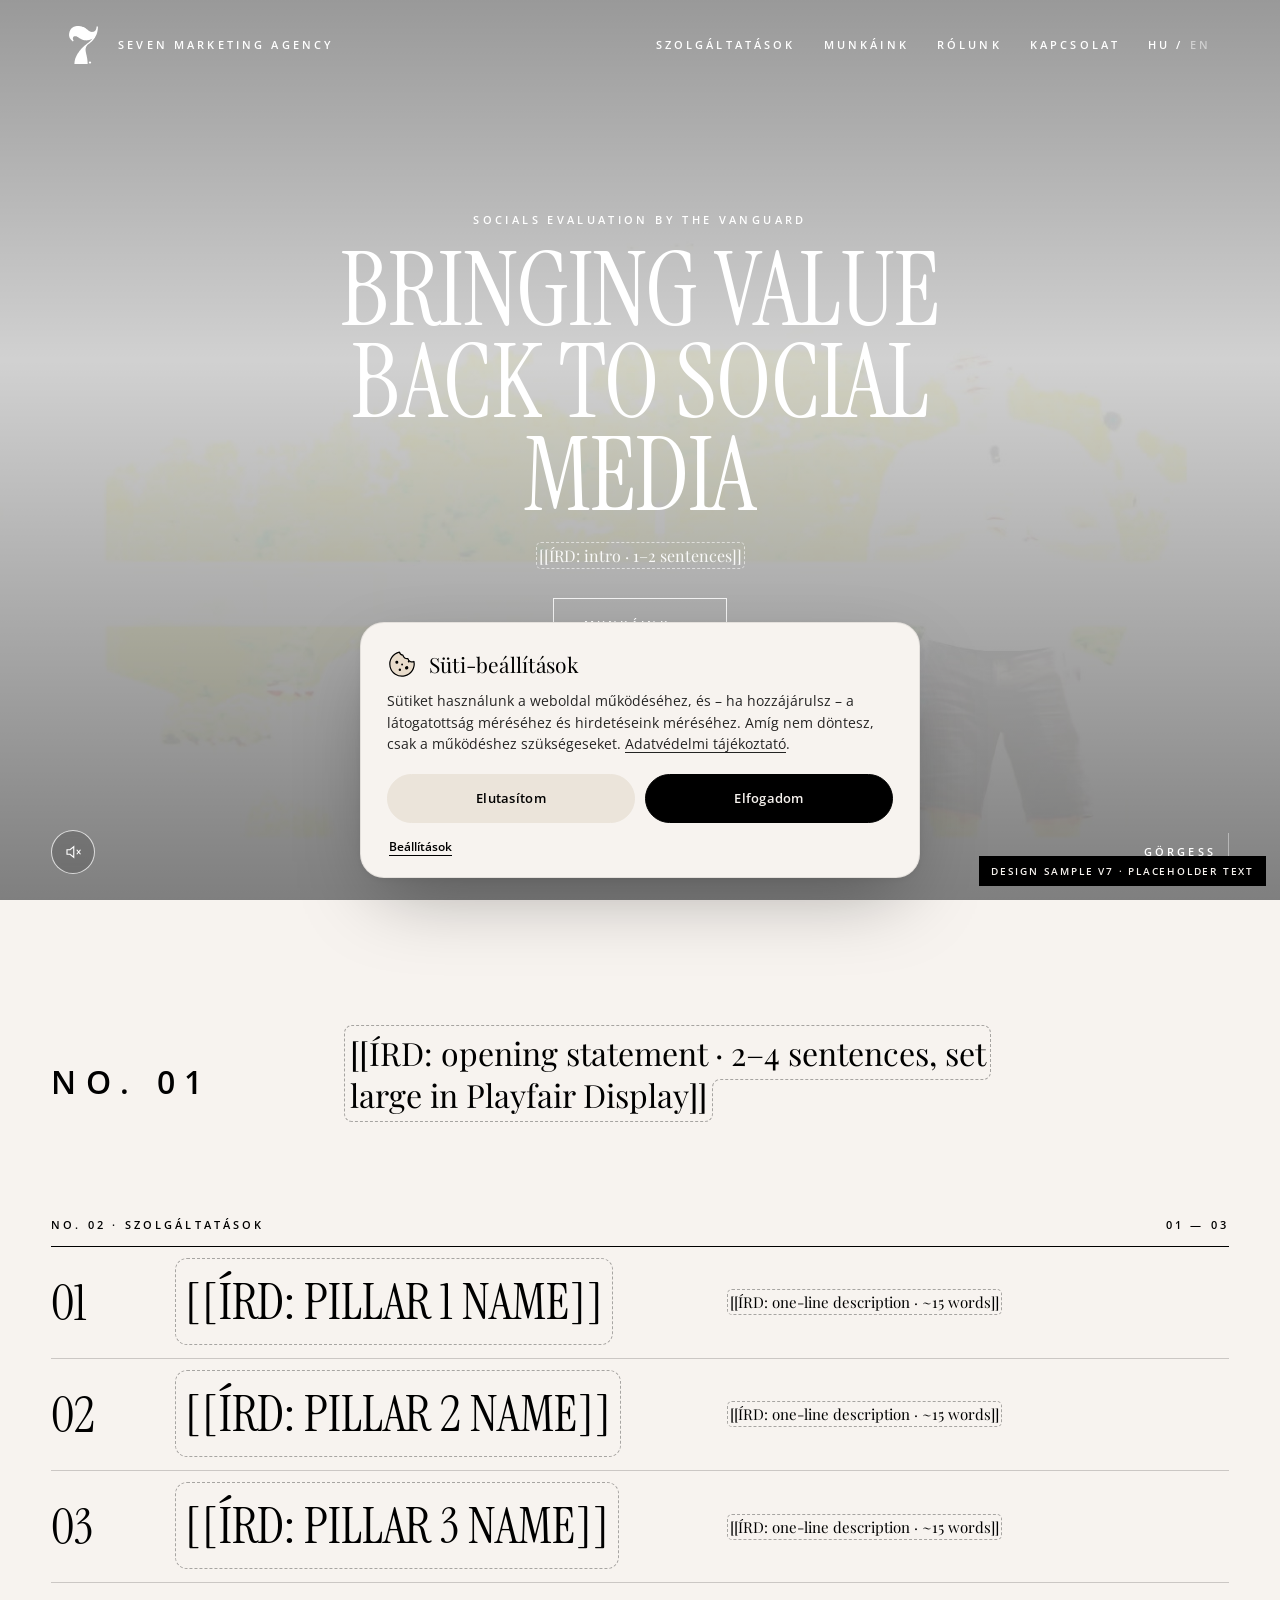
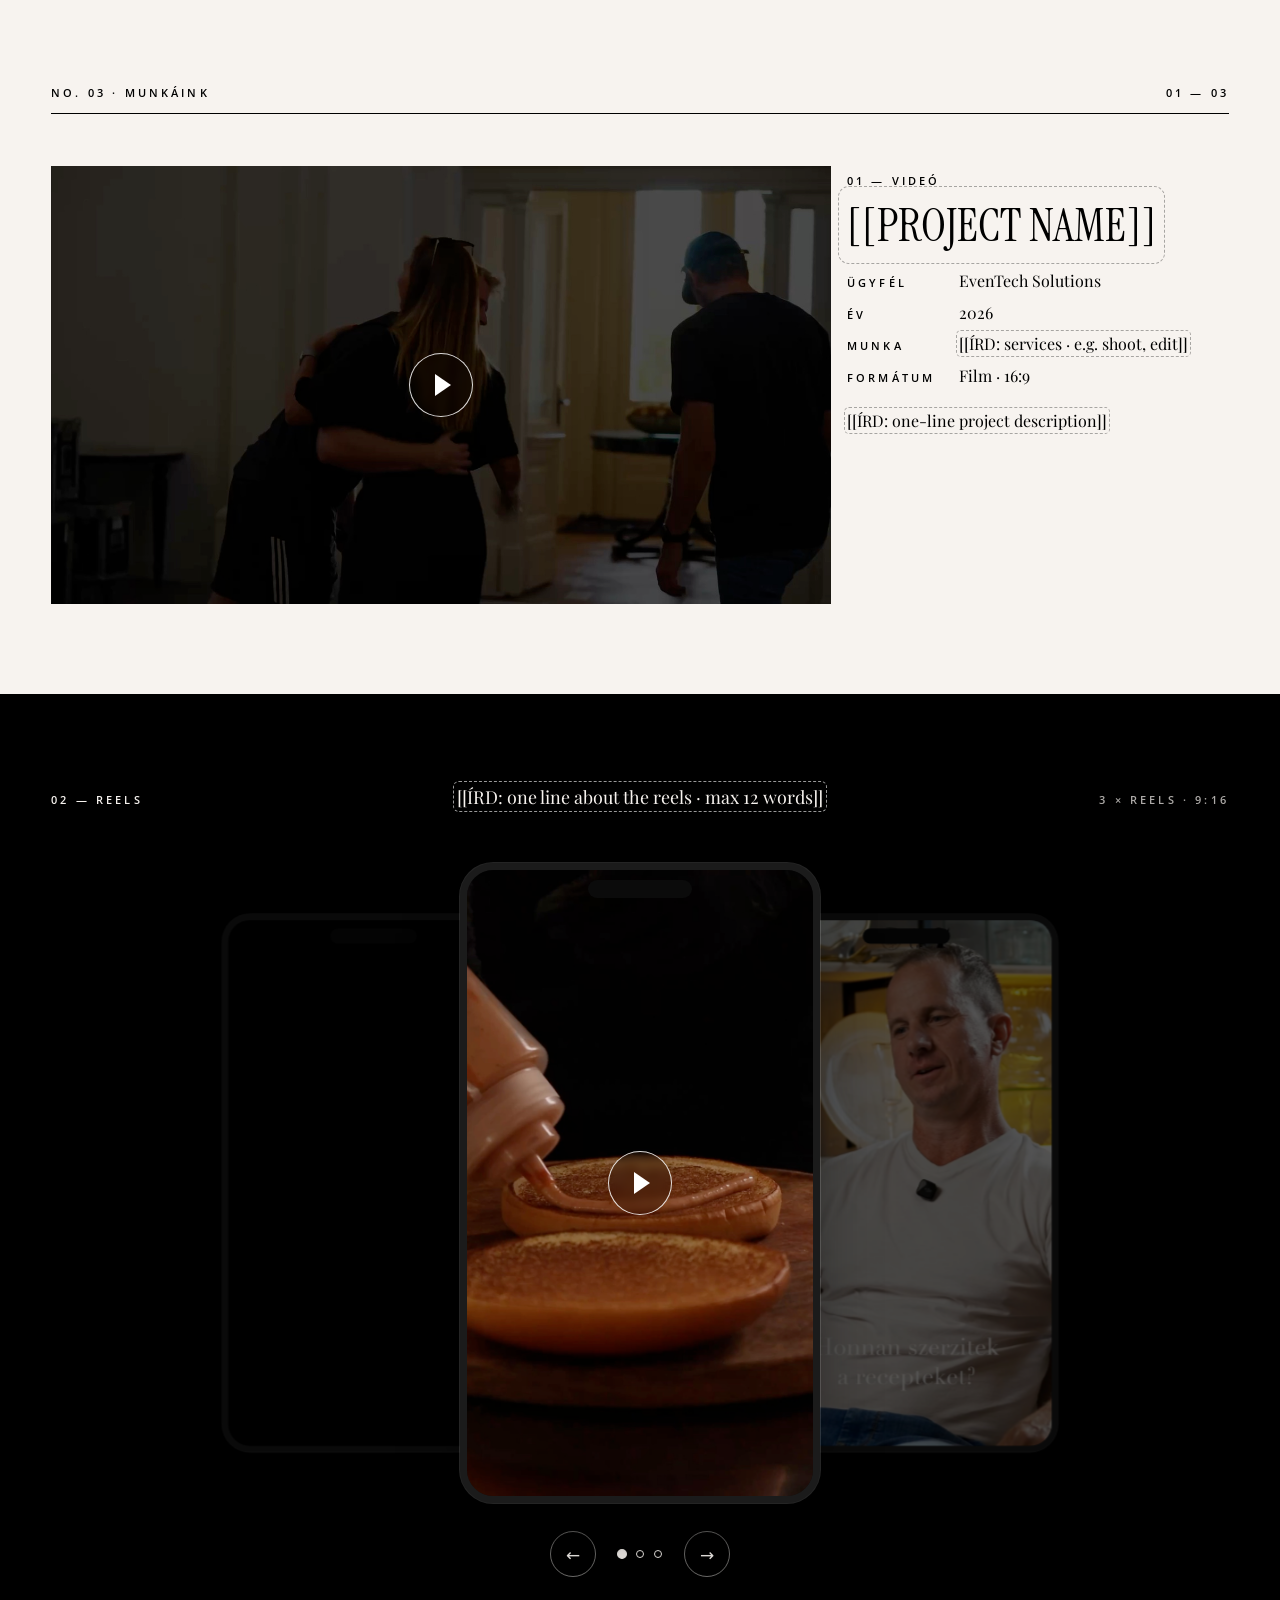
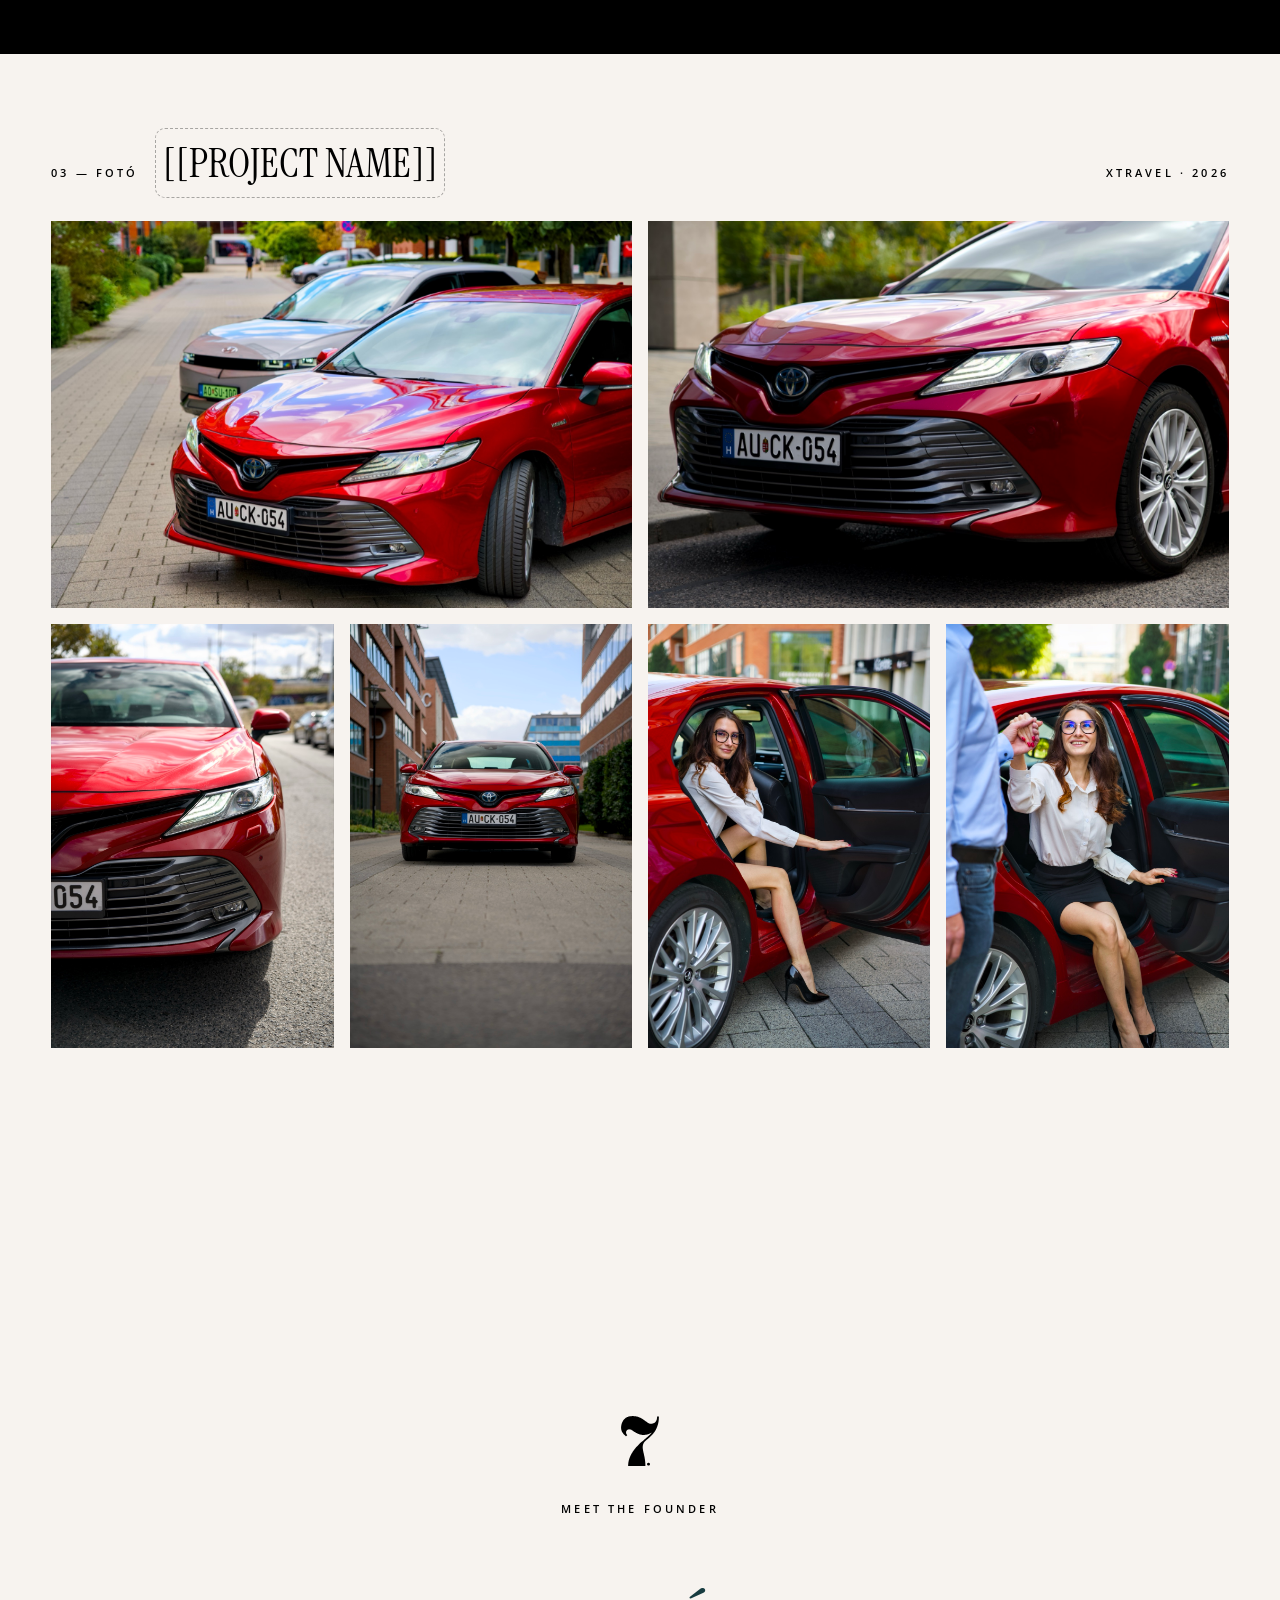
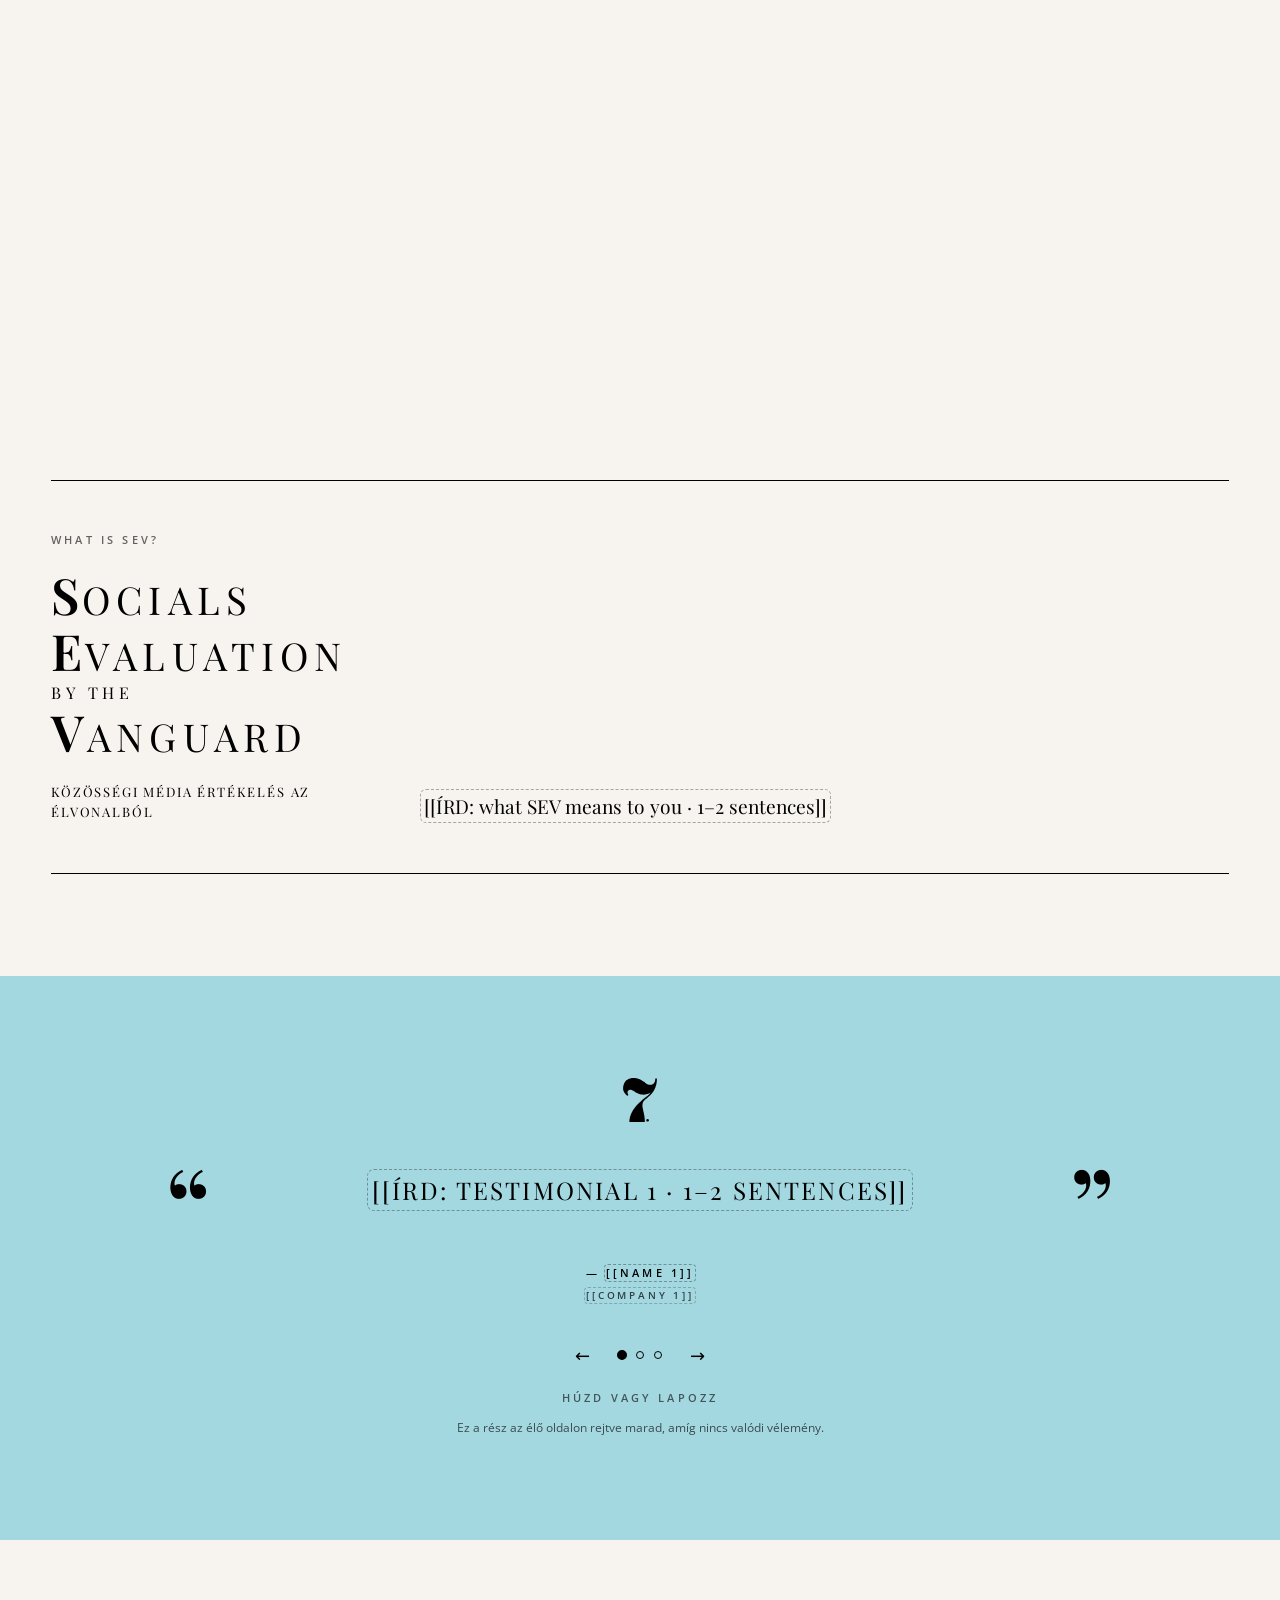
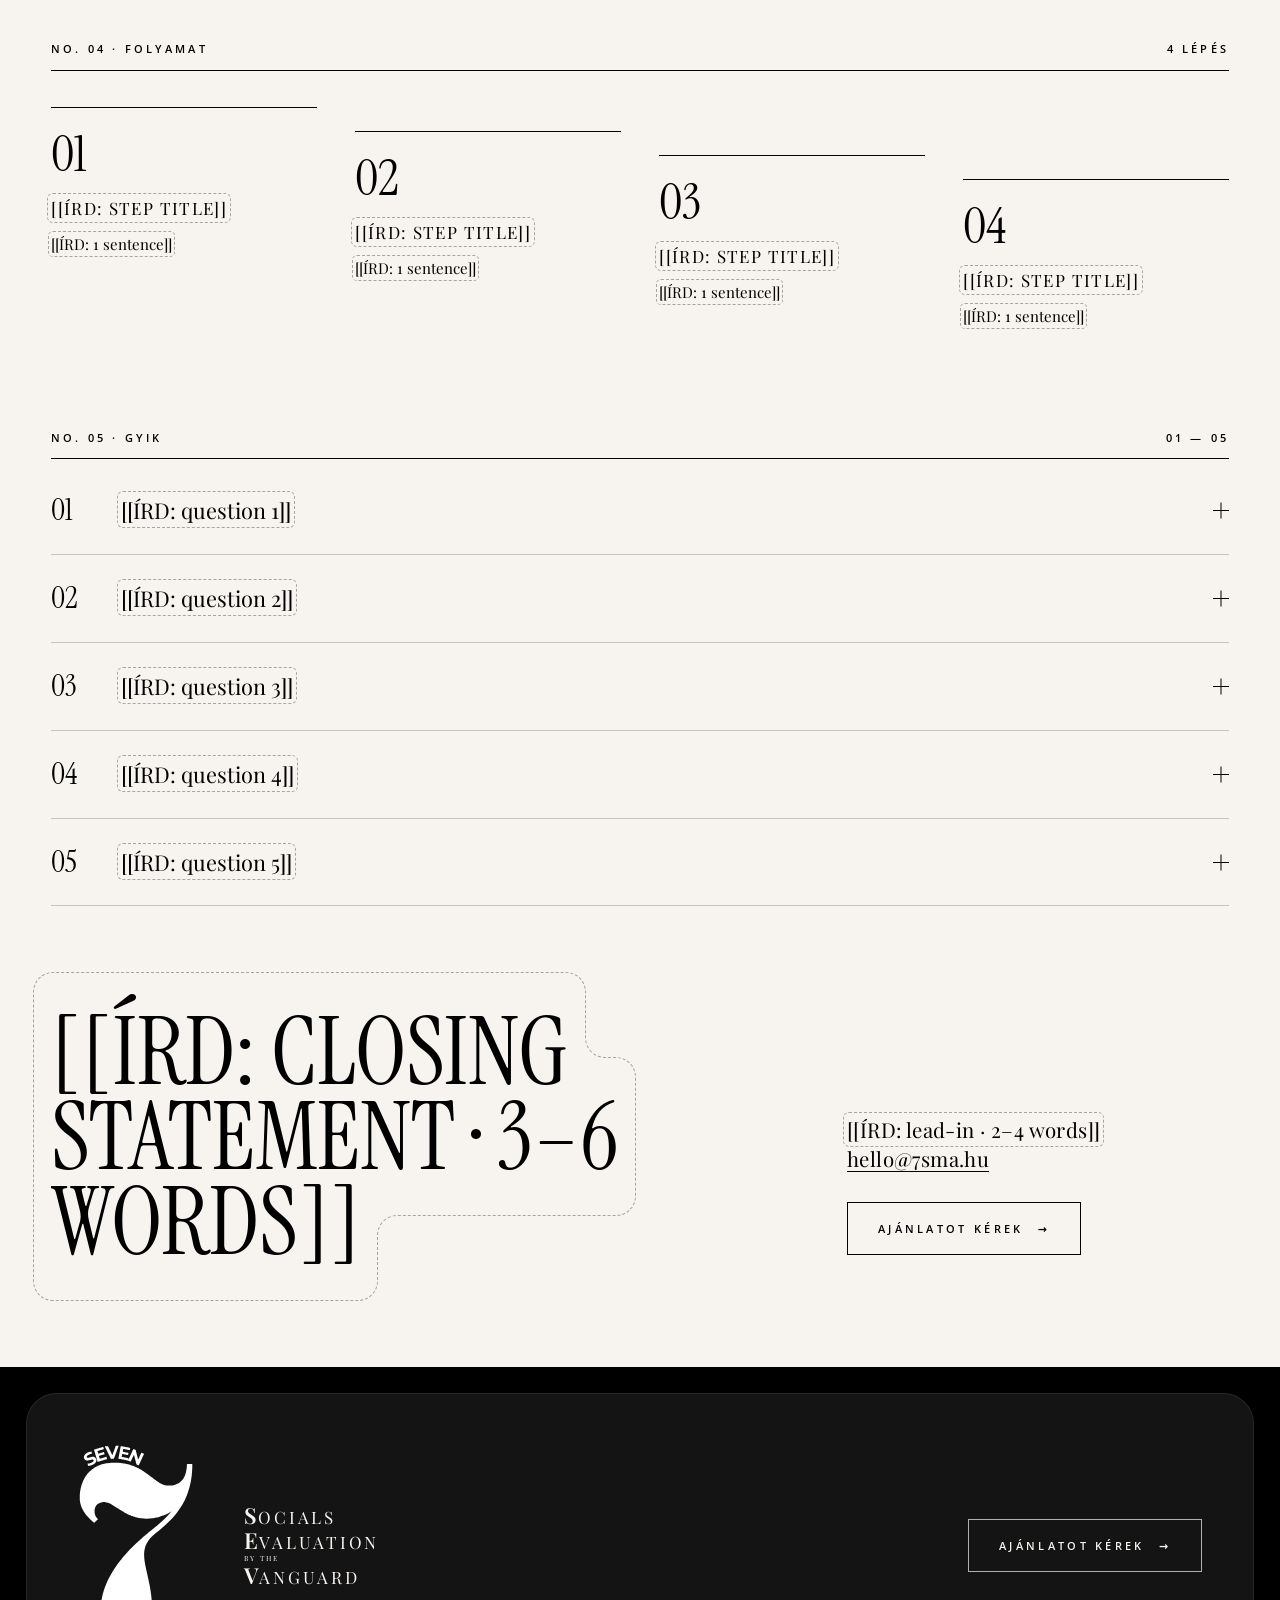
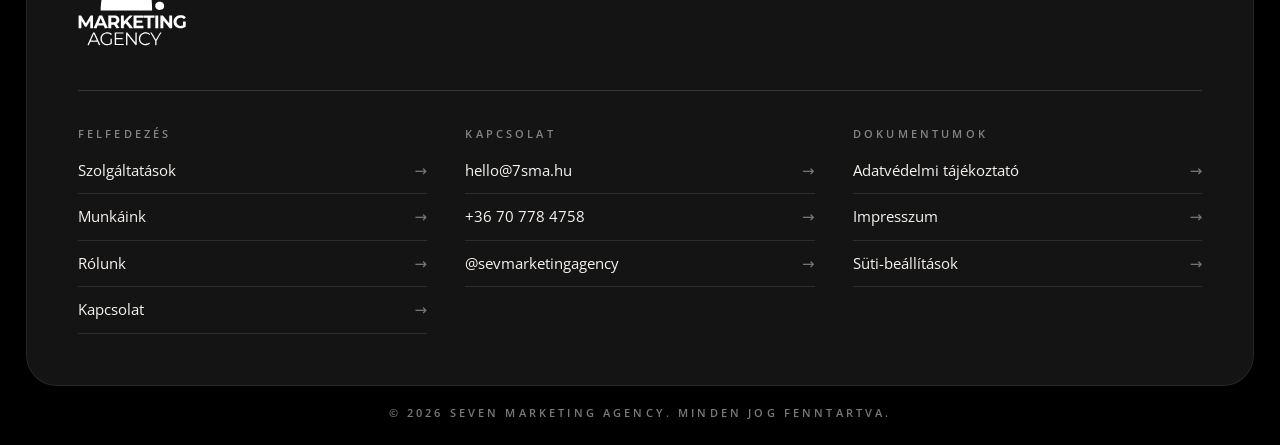
==== index.html @ ccbf9ece "Design sample v7: mobile rework New hero film and supplied headline copy, edge-to-edge hero, reels c" ====
<!doctype html>
<html lang="hu">
<head>
<meta charset="utf-8">
<meta name="viewport" content="width=device-width, initial-scale=1">
<title>Seven Marketing Agency</title>
<meta name="robots" content="noindex">
<link rel="icon" href="logo/seven-monogram.svg">
<!-- Sample only: Google Fonts CDN. Production self-hosts the fonts. -->
<link rel="preconnect" href="https://fonts.googleapis.com">
<link rel="preconnect" href="https://fonts.gstatic.com" crossorigin>
<link href="https://fonts.googleapis.com/css2?family=Instrument+Serif:ital@0;1&family=Open+Sans:wght@400;600&family=Playfair+Display:ital,wght@0,400;0,600;1,400&display=swap" rel="stylesheet">
<link rel="stylesheet" href="assets/site.css?v=7e">
<link rel="alternate" hreflang="hu" href="index.html"><link rel="alternate" hreflang="en" href="en/index.html">
</head>
<body>
<div class="sample-badge" id="badge">Design sample v7 · placeholder text</div>
<div class="cursor" id="cursor" aria-hidden="true"><svg class="play-i" viewBox="0 0 24 24" fill="currentColor"><path d="M7 4.5v15l13-7.5z"/></svg><svg class="pause" viewBox="0 0 24 24" fill="currentColor"><rect x="6" y="4.5" width="4" height="15"/><rect x="14" y="4.5" width="4" height="15"/></svg></div>

<header class="frame" id="frame">
  <a class="brand" href="index.html" aria-label="Seven Marketing Agency – kezdőlap"><img src="logo/seven-monogram.svg" alt=""><span class="label">Seven Marketing Agency</span></a>
  <nav class="label" aria-label="Menü">
    <a class="links" href="#szolg">Szolgáltatások</a>
    <a class="links" href="#munkaink">Munkáink</a>
    <a class="links" href="#rolunk">Rólunk</a>
    <a class="links" href="kapcsolat/index.html">Kapcsolat</a>
    <span class="lang"><b>HU</b><span>/</span><a href="en/index.html" hreflang="en" lang="en">EN</a></span>
    <button class="menu" id="menuBtn" type="button" aria-expanded="false" aria-controls="mnav">Menü<i aria-hidden="true"></i></button>
  </nav>
</header>
<div class="mnav" id="mnav" role="dialog" aria-modal="true" aria-label="Menü">
  <div class="mtop">
    <a class="brand" href="index.html" aria-label="Seven Marketing Agency – kezdőlap"><img src="logo/seven-monogram.svg" alt=""></a>
    <button class="close label" id="menuClose" type="button">Bezárás <i aria-hidden="true"></i></button>
  </div>
  <p class="label mhead">Oldalak</p>
  <nav class="mlist"><a href="#szolg" style="--k:0"><span class="n">01</span><span class="t">Szolgáltatások</span><span class="ar" aria-hidden="true">→</span></a><a href="#munkaink" style="--k:1"><span class="n">02</span><span class="t">Munkáink</span><span class="ar" aria-hidden="true">→</span></a><a href="#rolunk" style="--k:2"><span class="n">03</span><span class="t">Rólunk</span><span class="ar" aria-hidden="true">→</span></a><a href="kapcsolat/index.html" style="--k:3"><span class="n">04</span><span class="t">Kapcsolat</span><span class="ar" aria-hidden="true">→</span></a></nav>
  <div class="mfoot">
    <p class="acro acro-sm" aria-label="Socials Evaluation by the Vanguard"><span><b>S</b>ocials</span><span><b>E</b>valuation</span><span class="by">by the</span><span><b>V</b>anguard</span></p>
    <div class="mcols label">
      <div><span>Elérhetőség</span><a href="mailto:hello@7sma.hu">hello@7sma.hu</a><a href="tel:+36707784758">+36 70 778 4758</a></div>
      <div><span>Követés</span><a href="https://www.instagram.com/sevmarketingagency/" target="_blank" rel="noopener">Instagram</a></div>
      <div><span>Nyelv</span><span class="lang"><b>HU</b><span>/</span><a href="en/index.html" hreflang="en" lang="en">EN</a></span></div>
    </div>
  </div>
</div>

<main>
<section class="hero" id="hero">
  <div class="media"><video src="video/hero.mp4" poster="img/hero-poster.jpg" autoplay muted loop playsinline></video></div>
  <div class="content">
    <p class="label kicker rv">Socials Evaluation by the Vanguard</p>
    <h1 class="display" data-split>Bringing Value Back to Social Media</h1>
    <p class="intro rv"><span class="ph ph-light">[[ÍRD: intro · 1–2 sentences]]</span></p>
    <a class="btn rv" href="#munkaink">Munkáink <span>→</span></a>
  </div>
  <div class="foot label">
    <button type="button" class="icon-btn" id="heroSound" aria-pressed="false" aria-label="Hang bekapcsolása"><svg class="off" viewBox="0 0 24 24" fill="none" stroke="currentColor" stroke-width="1.5"><path d="M4 9h4l5-4v14l-5-4H4z"/><path d="M17 9l5 6M22 9l-5 6"/></svg><svg class="on" viewBox="0 0 24 24" fill="none" stroke="currentColor" stroke-width="1.5"><path d="M4 9h4l5-4v14l-5-4H4z"/><path d="M16.5 8.5a5 5 0 010 7M19 6a8.5 8.5 0 010 12"/></svg></button>
    <span class="cue">Görgess <i></i></span>
  </div>
</section>

<section class="statement">
  <p class="label rv">No. 01</p>
  <p class="rv"><span class="ph">[[ÍRD: opening statement · 2–4 sentences, set large in Playfair Display]]</span></p>
</section>

<section class="services" id="szolg">
  <div class="sec-head rv"><span class="label">No. 02 · Szolgáltatások</span><span class="label">01 — 03</span></div>
  <div class="svc rv"><span class="num">01</span><h3><span class="ph">[[ÍRD: pillar 1 name]]</span></h3><p><span class="ph">[[ÍRD: one-line description · ~15 words]]</span></p>
    <div class="polaroid"><img src="img/ets-still.jpg" alt=""></div></div>
  <div class="svc rv"><span class="num">02</span><h3><span class="ph">[[ÍRD: pillar 2 name]]</span></h3><p><span class="ph">[[ÍRD: one-line description · ~15 words]]</span></p>
    <div class="polaroid"><img src="img/food-1-poster.jpg" alt=""></div></div>
  <div class="svc rv"><span class="num">03</span><h3><span class="ph">[[ÍRD: pillar 3 name]]</span></h3><p><span class="ph">[[ÍRD: one-line description · ~15 words]]</span></p>
    <div class="polaroid"><img src="img/camry-detail.jpg" alt=""></div></div>
</section>

<section class="work" id="munkaink">
  <div class="sec-head rv"><span class="label">No. 03 · Munkáink</span><span class="label">01 — 03</span></div>

  <article class="project p-a">
    <div class="vid reveal" data-cursor tabindex="0"><video src="video/ets.mp4" poster="img/ets-poster.jpg" playsinline preload="metadata" data-work></video><span class="play" aria-hidden="true"></span></div>
    <div class="meta rv">
      <span class="label idx">01 — Videó</span>
      <h3 class="pn"><span class="ph">[[PROJECT NAME]]</span></h3>
      <span class="label">Ügyfél</span><span>EvenTech Solutions</span><span class="label">Év</span><span>2026</span><span class="label">Munka</span><span><span class="ph">[[ÍRD: services · e.g. shoot, edit]]</span></span><span class="label">Formátum</span><span>Film · 16:9</span>
      <p class="desc"><span class="ph">[[ÍRD: one-line project description]]</span></p>
    </div>
  </article>
</section>

<section class="reels-band" aria-label="Reels">
  <div class="rb-head rv">
    <span class="label">02 — Reels</span>
    <p><span class="ph ph-light">[[ÍRD: one line about the reels · max 12 words]]</span></p>
    <span class="label">3 × Reels · 9:16</span>
  </div>
  <div class="rc" id="reels" tabindex="0" aria-roledescription="carousel">
    <div class="rc-stage"><div class="rc-card" data-k="0"><div class="vid" data-cursor tabindex="0" aria-label="Reel 1"><video src="video/food-1.mp4" poster="img/food-1-poster.jpg" playsinline preload="metadata" data-work></video><span class="play" aria-hidden="true"></span></div></div><div class="rc-card" data-k="1"><div class="vid" data-cursor tabindex="0" aria-label="Reel 2"><video src="video/food-2.mp4" poster="img/food-2-poster.jpg" playsinline preload="metadata" data-work></video><span class="play" aria-hidden="true"></span></div></div><div class="rc-card" data-k="2"><div class="vid" data-cursor tabindex="0" aria-label="Reel 3"><video src="video/food-3.mp4" poster="img/food-3-poster.jpg" playsinline preload="metadata" data-work></video><span class="play" aria-hidden="true"></span></div></div></div>
    <div class="rc-ctrl">
      <button class="arr" type="button" data-r="-1" aria-label="Előző">←</button>
      <div class="dots" id="rDots"><button class="on" aria-label="1"></button><button aria-label="2"></button><button aria-label="3"></button></div>
      <button class="arr" type="button" data-r="1" aria-label="Következő">→</button>
    </div>
  </div>
</section>

<section class="photos">
  <div class="ph-head rv">
    <span class="label idx">03 — Fotó</span>
    <h3 class="pn"><span class="ph">[[PROJECT NAME]]</span></h3>
    <p class="label">Xtravel · 2026</p>
  </div>
  <div class="gal" id="gal"><figure class="g1"><img src="img/photo-1.jpg" alt="" loading="lazy" draggable="false"></figure><figure class="g2"><img src="img/photo-2.jpg" alt="" loading="lazy" draggable="false"></figure><figure class="g3"><img src="img/photo-3.jpg" alt="" loading="lazy" draggable="false"></figure><figure class="g4"><img src="img/photo-4.jpg" alt="" loading="lazy" draggable="false"></figure><figure class="g5"><img src="img/photo-5.jpg" alt="" loading="lazy" draggable="false"></figure><figure class="g6"><img src="img/photo-6.jpg" alt="" loading="lazy" draggable="false"></figure></div>
  <p class="label gal-hint">Húzd oldalra →</p>
</section>

<section class="spread" id="rolunk">
  <div class="side reveal"><img class="bw" src="img/founder-portrait.jpg" alt=""></div>
  <div class="center">
    <img class="m7" src="logo/seven-monogram.svg" alt="">
    <p class="label">Meet the founder</p>
    <p class="name" data-split>Horváth Áron</p>
    <blockquote class="fq rv"><span class="qm o" aria-hidden="true">&ldquo;</span>Nagy feladat egy kis cégnek, de kis céllal nem éri meg elindulni.<span class="qm c" aria-hidden="true">&rdquo;</span></blockquote>
    <div class="polaroid drop"><img class="bw" src="img/bts-camry.jpg" alt=""></div>
  </div>
  <div class="side reveal"><img class="bw" src="img/founder-studio.jpg" alt=""></div>
</section>

<section class="sev">
  <div class="rv">
    <p class="label">What is SEV?</p>
    <p class="acro" aria-label="Socials Evaluation by the Vanguard"><span><b>S</b>ocials</span><span><b>E</b>valuation</span><span class="by">by the</span><span><b>V</b>anguard</span></p>
    <p class="local">Közösségi média értékelés az élvonalból</p>
  </div>
  <p class="txt rv"><span class="ph">[[ÍRD: what SEV means to you · 1–2 sentences]]</span></p>
</section>

<section class="testi" id="testi" tabindex="0" aria-roledescription="carousel" aria-label="Vélemények">
  <img class="m7 rv" src="logo/seven-monogram.svg" alt="" draggable="false">
  <div class="track" id="tTrack">
      <div class="slide on" aria-roledescription="slide" aria-label="1 / 3">
        <div class="q"><span class="mk" aria-hidden="true">&ldquo;</span><blockquote><span class="ph">[[ÍRD: testimonial 1 · 1–2 sentences]]</span></blockquote><span class="mk" aria-hidden="true">&rdquo;</span></div>
        <p class="who"><span class="label">— <span class="ph">[[NAME 1]]</span></span><span class="company"><span class="ph">[[COMPANY 1]]</span></span></p>
      </div>
      <div class="slide" aria-roledescription="slide" aria-label="2 / 3">
        <div class="q"><span class="mk" aria-hidden="true">&ldquo;</span><blockquote><span class="ph">[[ÍRD: testimonial 2 · 1–2 sentences]]</span></blockquote><span class="mk" aria-hidden="true">&rdquo;</span></div>
        <p class="who"><span class="label">— <span class="ph">[[NAME 2]]</span></span><span class="company"><span class="ph">[[COMPANY 2]]</span></span></p>
      </div>
      <div class="slide" aria-roledescription="slide" aria-label="3 / 3">
        <div class="q"><span class="mk" aria-hidden="true">&ldquo;</span><blockquote><span class="ph">[[ÍRD: testimonial 3 · 1–2 sentences]]</span></blockquote><span class="mk" aria-hidden="true">&rdquo;</span></div>
        <p class="who"><span class="label">— <span class="ph">[[NAME 3]]</span></span><span class="company"><span class="ph">[[COMPANY 3]]</span></span></p>
      </div>
  </div>
  <div class="ctrl">
    <button class="arr" style="--dx:-5px" data-t="-1" aria-label="Előző">←</button>
    <div class="dots" id="tDots"><button class="on" aria-label="1"></button><button aria-label="2"></button><button aria-label="3"></button></div>
    <button class="arr" style="--dx:5px" data-t="1" aria-label="Következő">→</button>
  </div>
  <p class="label hint">Húzd vagy lapozz</p>
  <p class="note">Ez a rész az élő oldalon rejtve marad, amíg nincs valódi vélemény.</p>
</section>

<section class="process">
  <div class="sec-head rv"><span class="label">No. 04 · Folyamat</span><span class="label">4 lépés</span></div>
  <div class="steps"><div class="step rv"><span class="num">01</span><h3><span class="ph">[[ÍRD: step title]]</span></h3><p><span class="ph">[[ÍRD: 1 sentence]]</span></p></div><div class="step rv"><span class="num">02</span><h3><span class="ph">[[ÍRD: step title]]</span></h3><p><span class="ph">[[ÍRD: 1 sentence]]</span></p></div><div class="step rv"><span class="num">03</span><h3><span class="ph">[[ÍRD: step title]]</span></h3><p><span class="ph">[[ÍRD: 1 sentence]]</span></p></div><div class="step rv"><span class="num">04</span><h3><span class="ph">[[ÍRD: step title]]</span></h3><p><span class="ph">[[ÍRD: 1 sentence]]</span></p></div></div>
</section>

<section class="faq" id="gyik">
  <div class="sec-head rv"><span class="label">No. 05 · GYIK</span><span class="label">01 — 05</span></div>
    <details><summary><span class="num">01</span><span><span class="ph">[[ÍRD: question 1]]</span></span><i></i></summary><div class="ans"><span class="ph">[[ÍRD: answer 1 · 2–4 sentences]]</span></div></details>
    <details><summary><span class="num">02</span><span><span class="ph">[[ÍRD: question 2]]</span></span><i></i></summary><div class="ans"><span class="ph">[[ÍRD: answer 2 · 2–4 sentences]]</span></div></details>
    <details><summary><span class="num">03</span><span><span class="ph">[[ÍRD: question 3]]</span></span><i></i></summary><div class="ans"><span class="ph">[[ÍRD: answer 3 · 2–4 sentences]]</span></div></details>
    <details><summary><span class="num">04</span><span><span class="ph">[[ÍRD: question 4]]</span></span><i></i></summary><div class="ans"><span class="ph">[[ÍRD: answer 4 · 2–4 sentences]]</span></div></details>
    <details><summary><span class="num">05</span><span><span class="ph">[[ÍRD: question 5]]</span></span><i></i></summary><div class="ans"><span class="ph">[[ÍRD: answer 5 · 2–4 sentences]]</span></div></details>
</section>

<section class="cta">
  <h2 data-split><span class="ph">[[ÍRD: closing statement · 3–6 words]]</span></h2>
  <div class="side rv">
    <p class="mail"><span class="ph">[[ÍRD: lead-in · 2–4 words]]</span><br><a href="mailto:hello@7sma.hu">hello@7sma.hu</a></p>
    <a class="btn" href="kapcsolat/index.html#ajanlat">Ajánlatot kérek <span>→</span></a>
  </div>
</section>
</main>

<footer id="footer">
  <div class="fcard">
    <div class="ftop">
      <a class="flogo" href="index.html"><img src="logo/seven-logo-lockup.svg" alt="Seven Marketing Agency"></a>
      <p class="acro acro-sm" aria-label="Socials Evaluation by the Vanguard"><span><b>S</b>ocials</span><span><b>E</b>valuation</span><span class="by">by the</span><span><b>V</b>anguard</span></p>
      <a class="btn btn-light" href="kapcsolat/index.html#ajanlat">Ajánlatot kérek <span>→</span></a>
    </div>
    <div class="fcols">
      <div><h3 class="label">Felfedezés</h3><a href="#szolg">Szolgáltatások</a><a href="#munkaink">Munkáink</a><a href="#rolunk">Rólunk</a><a href="kapcsolat/index.html">Kapcsolat</a></div>
      <div><h3 class="label">Kapcsolat</h3><a href="mailto:hello@7sma.hu">hello@7sma.hu</a><a href="tel:+36707784758">+36 70 778 4758</a><a href="https://www.instagram.com/sevmarketingagency/" target="_blank" rel="noopener">@sevmarketingagency</a></div>
      <div><h3 class="label">Dokumentumok</h3><a href="adatvedelem/index.html">Adatvédelmi tájékoztató</a><a href="impresszum/index.html">Impresszum</a><button type="button" id="cookieOpen">Süti-beállítások</button></div>
    </div>
  </div>
  <p class="fbottom label">© 2026 Seven Marketing Agency. Minden jog fenntartva.</p>
</footer>

<div class="cookie" id="cookie" role="dialog" aria-modal="false" aria-labelledby="ckTitle">
  <div class="ck-head">
    <svg class="ck-icon" viewBox="0 0 32 32" aria-hidden="true"><path d="M16 3a13 13 0 1013 13 4.5 4.5 0 01-5.6-4.4A4.5 4.5 0 0118.9 7 4.3 4.3 0 0116 3z" fill="#e9dccb" stroke="currentColor" stroke-width="1.3" stroke-linejoin="round"/><circle cx="11" cy="13" r="1.6"/><circle cx="20" cy="21" r="1.8"/><circle cx="12.5" cy="21.5" r="1.3"/><circle cx="16" cy="16.5" r="1"/><circle cx="23.5" cy="15" r="1"/></svg>
    <h2 id="ckTitle">Süti-beállítások</h2>
  </div>
  <p>Sütiket használunk a weboldal működéséhez, és – ha hozzájárulsz – a látogatottság méréséhez és hirdetéseink méréséhez. Amíg nem döntesz, csak a működéshez szükségeseket. <a href="adatvedelem/index.html">Adatvédelmi tájékoztató</a>.</p>
  <div class="prefs" id="ckPrefs"><div>
    <label><span>Szükséges</span><input type="checkbox" checked disabled><i></i></label>
    <label><span>Statisztika (Google Analytics)</span><input type="checkbox" id="ckStat"><i></i></label>
    <label><span>Marketing (Meta Pixel)</span><input type="checkbox" id="ckMkt"><i></i></label>
  </div></div>
  <div class="row">
    <button type="button" class="ghost" data-c="reject">Elutasítom</button>
    <button type="button" data-c="accept">Elfogadom</button>
  </div>
  <div class="ck-foot">
    <button type="button" class="more" id="cookieMore" aria-expanded="false" aria-controls="ckPrefs">Beállítások</button>
    <button type="button" class="more save" data-c="save">Kiválasztottak mentése</button>
  </div>
</div>

<script src="assets/site.js?v=7e"></script>
</body>
</html>
---- assets/site.css ----
:root{
  --ivory:#f7f3ef; --paper:#fff; --ink:#000; --sky:#a4d8e1;
  --teal:#183c40; /* approximation sampled from the founder post – replace with official hex */
  --display:"Instrument Serif",serif; /* free stand-in for New Icon */
  --serif:"Playfair Display",Georgia,serif;
  --sans:"Open Sans",system-ui,sans-serif;
  --pad:clamp(20px,4vw,64px);
  --gap:clamp(64px,8vw,128px);
  --ease:cubic-bezier(.16,.84,.24,1);
}
*{box-sizing:border-box;margin:0}
html{background:var(--ink);color:var(--ink);-webkit-font-smoothing:antialiased}
body{background:var(--ivory)}
body{font-family:var(--serif);font-size:clamp(16px,1.1vw,18px);line-height:1.6;overflow-x:hidden}
img,video{display:block;max-width:100%}
a{color:inherit}
button{font:inherit;color:inherit}

/* ---------- placeholders ---------- */
.ph{overflow-wrap:anywhere;outline:1px dashed rgba(0,0,0,.32);outline-offset:.18em;border-radius:2px}
.ph-light{outline-color:rgba(255,255,255,.55)}
.sample-badge{position:fixed;right:14px;bottom:14px;z-index:60;font:600 10px/1 var(--sans);letter-spacing:.18em;text-transform:uppercase;background:var(--ink);color:var(--ivory);padding:10px 12px;transition:opacity .4s,transform .4s}
.sample-badge.hide{opacity:0;transform:translateY(10px);pointer-events:none}

/* ---------- shared type ---------- */
.label{font:600 10.5px/1.4 var(--sans);letter-spacing:.3em;text-transform:uppercase}
.display{font-family:var(--display);font-weight:400;text-transform:uppercase;line-height:.9;letter-spacing:-.005em}
.num{font-family:var(--display);font-size:clamp(36px,4vw,60px);line-height:1}
.sec-head{display:flex;justify-content:space-between;align-items:baseline;padding-bottom:14px;position:relative}
.sec-head::after{content:"";position:absolute;left:0;right:0;bottom:0;height:1px;background:var(--ink);transform:scaleX(0);transform-origin:left;transition:transform 1.4s var(--ease)}
.sec-head.in::after{transform:none}

/* ---------- header: slides away on scroll down, returns on scroll up ---------- */
.frame{--fr:clamp(10px,1.4vw,20px);position:fixed;inset:0 0 auto 0;z-index:40;display:flex;justify-content:space-between;align-items:center;
  padding:calc(8px + var(--fr)) calc(var(--pad) + var(--fr)) calc(8px + var(--fr));
  transform:translate3d(0,0,0);will-change:transform;
  transition:transform .65s cubic-bezier(.22,1,.36,1),background-color .45s ease,box-shadow .45s ease,color .45s ease}
.frame.solid{background:rgba(247,243,239,.94);backdrop-filter:saturate(1.2) blur(12px);-webkit-backdrop-filter:saturate(1.2) blur(12px);box-shadow:0 1px 0 rgba(0,0,0,.07)}
.frame.away{transform:translate3d(0,-100%,0);box-shadow:none}
.frame.on-hero{color:#fff}.frame.on-hero .brand img{filter:invert(1)}
.frame .brand img{transition:filter .45s ease}
.frame .brand{display:flex;align-items:center;gap:20px;text-decoration:none}
.frame .brand img{height:38px}
.frame nav{display:flex;gap:28px;align-items:center}
.frame nav a{text-decoration:none;position:relative}
.frame nav a.links::after{content:"";position:absolute;left:0;right:0;bottom:-4px;height:1px;background:currentColor;transform:scaleX(0);transform-origin:right;transition:transform .5s var(--ease)}
.frame nav a.links:hover::after,.frame nav a.links.cur::after{transform:scaleX(1);transform-origin:left}
.lang{display:inline-flex;gap:6px;align-items:center}
.lang a,.lang b{text-decoration:none}.lang b{font-weight:600}.lang a{opacity:.5;transition:opacity .3s}.lang a:hover{opacity:1}
.frame .menu{display:none;align-items:center;gap:10px;background:none;border:0;padding:6px 0;cursor:pointer;font:inherit;letter-spacing:inherit;text-transform:inherit;color:inherit}
.frame .menu i{position:relative;width:20px;height:9px;display:block}
.frame .menu i::before,.frame .menu i::after{content:"";position:absolute;left:0;right:0;height:1px;background:currentColor;transition:transform .4s var(--ease)}
.frame .menu i::before{top:0}.frame .menu i::after{bottom:0;left:6px}
.frame .menu:hover i::after{transform:translateX(-6px)}
@media (max-width:1100px){.frame .brand .label{display:none}}
@media (max-width:820px){.frame .links{display:none}.frame .menu{display:inline-flex}.frame nav{gap:22px}.frame .brand img{height:32px}}

/* ---------- mobile menu: logo, numbered rows, SEV motto, contact ---------- */
.mnav{position:fixed;inset:0;z-index:55;background:var(--ivory);display:flex;flex-direction:column;padding:0 var(--pad) max(28px,env(safe-area-inset-bottom));overflow-y:auto;
  clip-path:inset(0 0 100% 0);visibility:hidden;transition:clip-path .7s cubic-bezier(.65,0,.35,1),visibility 0s linear .7s}
.mnav.open{clip-path:inset(0);visibility:visible;transition:clip-path .7s cubic-bezier(.65,0,.35,1),visibility 0s}
.mnav .mtop{display:flex;justify-content:space-between;align-items:center;padding:calc(8px + clamp(10px,1.4vw,20px)) clamp(10px,1.4vw,20px);margin:0 calc(clamp(10px,1.4vw,20px) * -1)}
.mnav .mtop img{height:32px}
.mnav .close{display:inline-flex;align-items:center;gap:10px;background:none;border:0;padding:6px 0;cursor:pointer}
.mnav .close i{position:relative;width:14px;height:14px}
.mnav .close i::before,.mnav .close i::after{content:"";position:absolute;left:-2px;right:-2px;top:50%;height:1px;background:currentColor;transform:rotate(45deg)}
.mnav .close i::after{transform:rotate(-45deg)}
.mnav .mhead{margin:clamp(18px,5vh,48px) 0 10px;opacity:.55}
.mlist{border-top:1px solid var(--ink)}
.mlist a{display:grid;grid-template-columns:44px 1fr auto;align-items:center;gap:8px;padding:16px 0 14px;border-bottom:1px solid rgba(0,0,0,.16);text-decoration:none;
  opacity:0;transform:translateY(14px);transition:opacity .5s ease,transform .7s var(--ease),background-color .3s}
.mnav.open .mlist a{opacity:1;transform:none;transition-delay:calc(.18s + var(--k) * .06s)}
.mlist .n{font:600 10.5px/1 var(--sans);letter-spacing:.2em;opacity:.55}
.mlist .t{font-family:var(--display);text-transform:uppercase;font-size:clamp(34px,9.5vw,64px);line-height:1}
.mlist .ar{font:20px/1 var(--sans);transition:transform .4s var(--ease)}
.mlist a:active .ar,.mlist a:hover .ar{transform:translateX(6px)}
.mnav .mfoot{margin-top:auto;padding-top:32px;display:grid;gap:26px;opacity:0;transition:opacity .6s ease}
.mnav.open .mfoot{opacity:1;transition-delay:.45s}
.mcols{display:grid;grid-template-columns:1fr 1fr;gap:18px 20px}
.mcols>div{display:grid;gap:8px;align-content:start}
.mcols>div>span:first-child{opacity:.5}
.mcols a{text-decoration:none}
.mcols>div:first-child{grid-column:1/-1}
body.menu-open{overflow:hidden}

/* ---------- SEV motto, set as in the Instagram post ---------- */
.acro{font-family:var(--serif);text-transform:uppercase;letter-spacing:.16em;line-height:1.12;display:grid;justify-items:start;font-size:clamp(26px,3vw,46px)}
.acro b{font-weight:600;font-size:1.3em;letter-spacing:.06em}
.acro .by{font-size:.42em;letter-spacing:.28em;margin:.3em 0 .15em}
.acro-sm{font-size:17px}

/* ---------- motion primitives ---------- */
.rv{opacity:0;transform:translate3d(0,22px,0);transition:opacity .9s cubic-bezier(.22,1,.36,1),transform 1s cubic-bezier(.22,1,.36,1)}
.rv.in{opacity:1;transform:none}
/* word-by-word mask rise (headlines) */
.w{display:inline-block;overflow:hidden;vertical-align:top;padding:.16em 0 .08em;margin:-.16em 0 -.08em}
.w>span{display:inline-block;transform:translate3d(0,108%,0);transition:transform 1s cubic-bezier(.22,1,.36,1);transition-delay:calc(var(--i)*60ms)}
.in .w>span{transform:none}
/* image curtain reveal */
.reveal{overflow:hidden}
.reveal>img,.reveal>video{clip-path:inset(100% 0 0 0);transform:scale(1.12);transition:clip-path 1.3s cubic-bezier(.22,1,.36,1),transform 1.6s cubic-bezier(.22,1,.36,1)}
.reveal.in>img,.reveal.in>video{clip-path:inset(0 0 0 0);transform:scale(1)}
/* polaroid drop */
.drop{opacity:0;transform:translateY(-24px) rotate(calc(var(--r,0deg) - 6deg));transition:opacity .8s ease .3s,transform 1.2s cubic-bezier(.22,1,.36,1) .3s}
.drop.in{opacity:1;transform:rotate(var(--r,0deg))}
@media (prefers-reduced-motion:reduce){
  .rv,.drop,.w>span,.reveal,.reveal>img,.reveal>video,.mlist a,.mnav .mfoot{opacity:1!important;transform:none!important;clip-path:none!important;transition:none!important}
  .frame,.mnav{transition:none!important}
}

/* ---------- polaroid ---------- */
.polaroid{background:var(--paper);padding:10px 10px 34px;box-shadow:0 18px 40px -18px rgba(0,0,0,.4),0 2px 6px rgba(0,0,0,.06);width:clamp(140px,15vw,230px)}
.polaroid img{aspect-ratio:4/5;object-fit:cover;width:100%}
.bw{filter:grayscale(1) contrast(1.06)}

/* ---------- custom cursor over videos ---------- */
.cursor{position:fixed;left:0;top:0;z-index:70;width:92px;height:92px;margin:-46px 0 0 -46px;border-radius:50%;background:var(--ivory);color:var(--ink);display:flex;align-items:center;justify-content:center;text-align:center;pointer-events:none;transform:scale(0);transition:transform .35s var(--ease)}
.cursor.on{transform:scale(1)}
.cursor svg{width:22px;height:22px}.cursor .pause{display:none}.cursor.playing .pause{display:block}.cursor.playing .play-i{display:none}
@media (hover:none){.cursor{display:none}}

/* ---------- 1 hero: full-bleed film, edge to edge ---------- */
.hero{position:relative;height:100vh;height:100lvh;min-height:560px;background:#111}
.hero .media{position:absolute;inset:0;overflow:hidden;background:#111}
.hero .media video{width:100%;height:100%;object-fit:cover;transform:scale(calc(1 + var(--hp,0)*.08));transform-origin:50% 40%}
.hero .media::after{content:"";position:absolute;inset:0;background:linear-gradient(180deg,rgba(0,0,0,.4) 0%,rgba(0,0,0,.18) 40%,rgba(0,0,0,.5) 100%)}
.hero .content{position:absolute;inset:0 0 14vh;display:flex;flex-direction:column;align-items:center;justify-content:center;text-align:center;color:#fff;padding:90px calc(var(--pad) + 4px) 0;z-index:2;opacity:calc(1 - var(--hp,0)*1.6);transform:translateY(calc(var(--hp,0)*-60px))}
.hero .kicker{letter-spacing:.32em}
.hero h1{font-size:clamp(46px,8vw,148px);max-width:13ch;margin:18px 0 22px}
.hero .intro{max-width:52ch;font-size:clamp(16px,1.25vw,19px);line-height:1.55;opacity:.92}
.hero .btn{margin-top:30px;color:#fff;border-color:rgba(255,255,255,.85)}
.hero .btn::before{background:var(--ivory)}.hero .btn:hover{color:var(--ink)}
.hero .foot{position:absolute;left:var(--pad);right:var(--pad);bottom:max(26px,env(safe-area-inset-bottom));display:flex;justify-content:space-between;align-items:center;color:#fff;z-index:3}
.icon-btn{width:44px;height:44px;border-radius:50%;border:1px solid rgba(255,255,255,.75);background:rgba(0,0,0,.15);backdrop-filter:blur(4px);-webkit-backdrop-filter:blur(4px);display:inline-flex;align-items:center;justify-content:center;cursor:pointer;color:#fff;padding:0;transition:background .3s,transform .4s var(--ease)}
.icon-btn:hover{background:rgba(255,255,255,.2);transform:scale(1.06)}
.icon-btn svg{width:18px;height:18px}
.icon-btn .on{display:none}.icon-btn[aria-pressed=true] .on{display:block}.icon-btn[aria-pressed=true] .off{display:none}
.hero .cue{display:flex;align-items:center;gap:12px}
.hero .cue i{display:block;width:1px;height:38px;background:rgba(255,255,255,.4);position:relative;overflow:hidden}
.hero .cue i::after{content:"";position:absolute;left:0;top:-40%;width:1px;height:40%;background:#fff;animation:cue 2s var(--ease) infinite}
@keyframes cue{to{top:100%}}
.ph-light{outline-color:rgba(255,255,255,.6)}
@media (max-width:820px){.hero .content{inset:0 0 10vh}.hero .kicker{font-size:9px;letter-spacing:.2em;white-space:nowrap}}

/* ---------- 2 statement ---------- */
.statement{padding:calc(var(--gap) + 30px) var(--pad) var(--gap);display:grid;grid-template-columns:repeat(12,1fr);column-gap:16px}
.statement p{grid-column:4/11;font-size:clamp(24px,2.5vw,40px);line-height:1.3}
.statement .label{grid-column:1/4;padding-top:.9em}
@media (max-width:820px){.statement .label,.statement p{grid-column:1/-1}.statement .label{margin-bottom:20px}}

/* ---------- 3 services index ---------- */
.services{padding:0 var(--pad)}
.svc{display:grid;grid-template-columns:110px 1.2fr 1fr 40px;align-items:center;gap:24px;padding:30px 0;border-bottom:1px solid rgba(0,0,0,.18);position:relative;text-decoration:none;cursor:default}
.svc h3{font-family:var(--display);font-weight:400;text-transform:uppercase;font-size:clamp(32px,4vw,64px);line-height:.95;transition:transform .6s var(--ease)}
.svc p{max-width:40ch;font-size:15px}
.svc .arrow{font-family:var(--sans);font-size:20px;transition:transform .5s var(--ease)}
.svc .polaroid{position:absolute;right:20%;top:50%;width:170px;opacity:0;transform:translateY(-50%) rotate(6deg) scale(.9);transition:.55s var(--ease);pointer-events:none;z-index:3}
.svc:hover h3{transform:translateX(14px)}
.svc:hover .polaroid{opacity:1;transform:translateY(-55%) rotate(2deg) scale(1)}
.svc:hover .arrow{transform:translateX(8px)}
@media (max-width:820px){.svc{grid-template-columns:48px 1fr;gap:8px 14px}.svc p{grid-column:2}.svc .arrow,.svc .polaroid{display:none}}

/* ---------- 4 selected work ---------- */
.work{padding:var(--gap) var(--pad) clamp(56px,7vw,110px)}
.work .sec-head{margin-bottom:clamp(36px,4vw,64px)}
.project{display:grid;grid-template-columns:repeat(12,1fr);column-gap:16px;row-gap:20px;margin-bottom:clamp(64px,8vw,120px)}
.meta{display:grid;grid-template-columns:auto minmax(0,1fr);gap:6px 24px;align-items:baseline;align-content:start}
.meta .pn{grid-column:1/-1;font-family:var(--display);font-weight:400;text-transform:uppercase;font-size:clamp(34px,3.6vw,58px);line-height:.95;margin-bottom:14px}
.meta .idx{grid-column:1/-1;margin-bottom:10px}
.meta .desc{grid-column:1/-1;margin-top:14px;max-width:38ch}
.vid{position:relative;cursor:none;background:#111}
.vid video{width:100%;height:100%;object-fit:cover}
.vid .play{position:absolute;left:50%;top:50%;width:64px;height:64px;margin:-32px 0 0 -32px;border-radius:50%;border:1px solid rgba(255,255,255,.85);background:rgba(0,0,0,.18);backdrop-filter:blur(4px);transition:opacity .4s,transform .5s var(--ease);pointer-events:none;z-index:2}
.vid .play::after{content:"";position:absolute;left:25px;top:20px;border-left:16px solid #fff;border-top:11px solid transparent;border-bottom:11px solid transparent}
.vid.playing .play{opacity:0;transform:scale(.7)}
.vid::after{content:"";position:absolute;inset:0;background:rgba(0,0,0,.12);transition:opacity .4s;pointer-events:none}.vid.playing::after{opacity:0}
@media (hover:hover){.vid:hover .play{opacity:0}}
.p-a .vid{grid-column:1/9;aspect-ratio:16/9}
.p-a .meta{grid-column:9/13;padding-top:8px}
/* reels: carousel on a black band (after esdcontent.com) — active reel in a phone frame, neighbours peek */
.reels-band{background:var(--ink);color:var(--ivory);padding:clamp(56px,7vw,100px) 0 clamp(48px,6vw,80px);overflow:hidden}
.rb-head{display:grid;grid-template-columns:1fr auto 1fr;gap:20px;align-items:baseline;padding:0 var(--pad) clamp(30px,4vw,56px)}
.rb-head p{text-align:center;font-size:clamp(17px,1.4vw,21px)}
.rb-head .label:last-child{justify-self:end;opacity:.7}
.rc{outline:none;touch-action:pan-y;user-select:none;-webkit-user-select:none}
.rc-stage{position:relative;height:min(74vh,640px);max-height:calc((100vw - 2*var(--pad)) * 1.6)}
.rc-card{position:absolute;top:0;left:50%;height:100%;aspect-ratio:9/16;transform:translateX(calc(-50% + var(--d) * 74%)) scale(var(--s));opacity:var(--o);z-index:var(--z);
  transition:transform .75s cubic-bezier(.22,1,.36,1),opacity .6s ease;cursor:pointer}
.rc.dragging .rc-card{transition:none}
.rc-card .vid{height:100%;border-radius:clamp(22px,2.6vw,34px);overflow:hidden;border:clamp(5px,.6vw,8px) solid #1b1b1b;box-shadow:0 0 0 1px rgba(255,255,255,.14),0 40px 80px -30px rgba(0,0,0,.8);cursor:none}
.rc-card .vid::before{content:"";position:absolute;top:10px;left:50%;width:30%;height:18px;margin-left:-15%;border-radius:20px;background:#0b0b0b;z-index:3;opacity:var(--notch,1)}
.rc-card:not(.on) .vid{pointer-events:none}
.rc-card:not(.on) .play{opacity:0}
.rc-ctrl{display:flex;justify-content:center;align-items:center;gap:22px;margin-top:28px}
.rc-ctrl .arr{width:46px;height:46px;border-radius:50%;border:1px solid rgba(247,243,239,.45);background:none;color:var(--ivory);cursor:pointer;font:17px var(--sans);transition:background .3s,color .3s}
.rc-ctrl .arr:hover{background:var(--ivory);color:var(--ink)}
.rc-ctrl .dots{display:flex;gap:10px}
.rc-ctrl .dots button{width:8px;height:8px;border-radius:50%;border:1px solid var(--ivory);background:none;padding:0;cursor:pointer;transition:background .3s,transform .3s}
.rc-ctrl .dots button.on{background:var(--ivory);transform:scale(1.25)}
@media (max-width:820px){.rb-head{grid-template-columns:1fr auto}.rb-head p{grid-column:1/-1;grid-row:2;text-align:left}
  .rc-stage{height:auto;aspect-ratio:auto;height:calc((100vw - 120px) * 16 / 9);max-height:none}
  .rc-card{transform:translateX(calc(-50% + var(--d) * 84%)) scale(var(--s))}}

/* photos: all frames — grid on desktop, swipe strip on mobile */
.photos{padding:clamp(56px,7vw,110px) var(--pad) 0}
.ph-head{display:grid;grid-template-columns:auto 1fr auto;gap:12px 24px;align-items:baseline;margin-bottom:clamp(24px,3vw,40px)}
.ph-head .pn{font-family:var(--display);font-weight:400;text-transform:uppercase;font-size:clamp(30px,3.2vw,52px);line-height:.95}
.gal{display:grid;grid-template-columns:repeat(4,1fr);gap:16px}
.gal figure{overflow:hidden;background:#ddd}
.gal img{width:100%;height:100%;object-fit:cover;transition:transform 1.2s cubic-bezier(.22,1,.36,1)}
.gal figure:hover img{transform:scale(1.04)}
.gal .g1,.gal .g2{grid-column:span 2;aspect-ratio:3/2}
.gal .g3,.gal .g4,.gal .g5,.gal .g6{aspect-ratio:2/3}
.gal-hint{display:none}
@media (max-width:820px){
  .ph-head{grid-template-columns:1fr auto}.ph-head .pn{grid-column:1/-1;grid-row:2}
  .gal{display:flex;gap:10px;overflow-x:auto;scroll-snap-type:x mandatory;margin:0 calc(var(--pad) * -1);padding:0 var(--pad);scroll-padding:0 var(--pad);scrollbar-width:none;-webkit-overflow-scrolling:touch}
  .gal::-webkit-scrollbar{display:none}
  .gal figure,.gal .g1,.gal .g2,.gal .g3,.gal .g4,.gal .g5,.gal .g6{flex:0 0 78vw;aspect-ratio:4/5;scroll-snap-align:start}
  .gal-hint{display:block;margin-top:14px;opacity:.55}
}
.all-work{display:flex;justify-content:center;margin-top:-20px}
.btn{display:inline-flex;gap:14px;align-items:center;font:600 11px/1 var(--sans);letter-spacing:.3em;text-transform:uppercase;text-decoration:none;padding:20px 30px;border:1px solid var(--ink);position:relative;overflow:hidden;isolation:isolate;transition:color .5s var(--ease)}
.btn::before{content:"";position:absolute;inset:0;background:var(--ink);transform:translateY(101%);transition:transform .5s var(--ease);z-index:-1}
.btn:hover{color:var(--ivory)}.btn:hover::before{transform:none}
@media (max-width:980px){.project>*{grid-column:1/-1!important}}
.work .project:last-child{margin-bottom:0}

/* ---------- 5 founder split spread ---------- */
.spread{display:grid;grid-template-columns:1fr 1.15fr 1fr;min-height:92svh;margin-top:var(--gap)}
.spread .side{overflow:hidden}
.spread .side img{width:100%;height:100%;object-fit:cover}
.spread .center{background:var(--ivory);display:flex;flex-direction:column;justify-content:center;align-items:center;text-align:center;padding:64px clamp(24px,4vw,72px);position:relative}
.spread .m7{height:50px;margin-bottom:36px}
.spread .center>.label{margin-bottom:18px}
.spread .name{font-family:var(--display);color:var(--teal);font-size:clamp(48px,5.2vw,92px);line-height:.9}
/* founder quote with heavy quotation marks, as in the post */
.fq{position:relative;font-family:var(--serif);text-transform:uppercase;letter-spacing:.12em;font-size:clamp(15px,1.25vw,19px);line-height:1.6;margin:40px 0 0;padding:0 clamp(28px,3vw,48px);max-width:34em}
.fq .qm{position:absolute;font:600 clamp(64px,6vw,96px)/1 var(--serif);letter-spacing:0;color:var(--ink)}
.fq .o{left:-.08em;top:-.32em}.fq .c{right:-.08em;bottom:-.72em}
.spread .center .polaroid{position:absolute;right:-56px;bottom:8%;--r:5deg;width:clamp(130px,12vw,180px);z-index:2}
@media (max-width:820px){
  .spread{grid-template-columns:1fr;min-height:0}
  .spread .side{display:none}
  .spread .center{padding:20px var(--pad) 0}
  .fq{margin-top:34px;padding:0 30px}
  .spread .center .polaroid{position:relative;right:auto;bottom:auto;margin:56px auto 0;--r:-3deg;width:200px}
}

/* ---------- 6 SEV, stacked as in the post ---------- */
.sev{margin:var(--gap) var(--pad) 0;padding:clamp(36px,4vw,56px) 0;border-top:1px solid var(--ink);border-bottom:1px solid var(--ink);display:grid;grid-template-columns:auto 1fr;gap:clamp(28px,6vw,110px);align-items:end}
.sev .label{margin-bottom:20px;opacity:.6}
.sev .local{margin-top:22px;font-family:var(--serif);text-transform:uppercase;letter-spacing:.14em;font-size:clamp(13px,1vw,15px);line-height:1.5;max-width:22em}
.sev p.txt{max-width:52ch;font-size:clamp(18px,1.5vw,22px)}
@media (max-width:820px){.sev{grid-template-columns:1fr;margin-top:64px}.sev .acro{font-size:clamp(30px,9vw,44px)}}

/* ---------- 7 testimonials: swipeable (trackpad, touch, drag, arrow keys, dots) ---------- */
.testi{background:var(--sky);margin-top:var(--gap);padding:clamp(64px,8vw,110px) 0;text-align:center;overflow:hidden;overscroll-behavior-x:contain;touch-action:pan-y;user-select:none;cursor:grab}
.testi.dragging{cursor:grabbing}
.testi .m7{height:44px;margin:0 auto 40px}
.testi .track{display:flex;transition:transform .8s var(--ease)}
.testi.dragging .track{transition:none}
.testi .slide{flex:0 0 100%;padding:0 var(--pad);opacity:.25;transition:opacity .8s var(--ease)}
.testi .slide.on{opacity:1}
.testi .q{display:grid;grid-template-columns:auto minmax(0,780px) auto;justify-content:center;align-items:center;gap:clamp(12px,3vw,44px)}
.testi .mk{font-family:var(--serif);font-size:clamp(80px,9vw,140px);line-height:1;height:.5em;transform:translateY(-.12em)}
.testi blockquote{font-family:var(--serif);text-transform:uppercase;letter-spacing:.09em;font-size:clamp(18px,1.9vw,28px);line-height:1.45}
.testi .who{margin-top:38px}
.testi .who .company{display:block;margin-top:6px;font:600 9.5px/1.4 var(--sans);letter-spacing:.3em;text-transform:uppercase;opacity:.7}
.testi .ctrl{display:flex;gap:22px;justify-content:center;align-items:center;margin-top:34px}
.testi .dots{display:flex;gap:10px}
.testi .dots button{width:8px;height:8px;border-radius:50%;border:1px solid var(--ink);background:none;padding:0;cursor:pointer;transition:background .3s,transform .3s}
.testi .dots button.on{background:var(--ink);transform:scale(1.25)}
.testi .arr{background:none;border:0;cursor:pointer;font:18px var(--sans);padding:6px;transition:transform .3s var(--ease)}
.testi .arr:hover{transform:translateX(var(--dx))}
.testi .hint{margin-top:18px;opacity:.6}
.testi .note{margin-top:14px;font:12px/1.5 var(--sans);opacity:.65}
@media (max-width:820px){.testi .q{grid-template-columns:1fr}.testi .mk{display:none}}

/* ---------- 8 process ---------- */
.process{padding:var(--gap) var(--pad) 0}
.steps{display:grid;grid-template-columns:repeat(4,1fr);gap:clamp(20px,3vw,44px);margin-top:36px}
.step{border-top:1px solid var(--ink);padding-top:20px}
.step:nth-child(2){margin-top:24px}.step:nth-child(3){margin-top:48px}.step:nth-child(4){margin-top:72px}
.step h3{font-family:var(--serif);font-weight:400;text-transform:uppercase;letter-spacing:.08em;font-size:17px;margin:16px 0 10px}
.step p{font-size:15px}
@media (max-width:820px){.steps{grid-template-columns:1fr 1fr}.step{margin-top:0!important}}

/* ---------- 9 CTA ---------- */
.cta{padding:var(--gap) var(--pad);display:grid;grid-template-columns:repeat(12,1fr);column-gap:16px;align-items:end}
.cta h2{grid-column:1/9;font-family:var(--display);font-weight:400;text-transform:uppercase;font-size:clamp(52px,7.4vw,132px);line-height:.9}
.cta .side{grid-column:9/13;padding-bottom:.6em}
.cta .mail{font-size:clamp(19px,1.6vw,24px);letter-spacing:.02em;line-height:1.45;margin-bottom:28px}
.cta .mail a{text-decoration:none;background:linear-gradient(currentColor,currentColor) 0 100%/100% 1px no-repeat;transition:background-size .5s var(--ease)}
.cta .mail a:hover{background-size:0 1px;background-position:100% 100%}
@media (max-width:820px){.cta h2,.cta .side{grid-column:1/-1}.cta .side{margin-top:36px}}

/* ---------- footer: one card on black with grouped, clearly clickable lists (after capmarketing.hu) ---------- */
footer{background:var(--ink);color:var(--ivory);padding:clamp(14px,2vw,28px) clamp(14px,2vw,28px) max(18px,env(safe-area-inset-bottom))}
.fcard{background:#141414;border:1px solid rgba(255,255,255,.08);border-radius:clamp(20px,2.4vw,32px);padding:clamp(28px,4vw,56px)}
.ftop{display:grid;grid-template-columns:auto 1fr auto;gap:28px clamp(24px,4vw,64px);align-items:center;padding-bottom:clamp(28px,3.5vw,44px);border-bottom:1px solid rgba(255,255,255,.14)}
.flogo img{width:clamp(96px,9vw,130px);filter:invert(1)}
.ftop .acro{color:var(--ivory)}
.btn-light{color:var(--ivory);border-color:rgba(247,243,239,.7)}
.btn-light::before{background:var(--ivory)}.btn-light:hover{color:var(--ink)}
.fcols{display:grid;grid-template-columns:repeat(3,1fr);gap:28px clamp(20px,3vw,48px);padding-top:clamp(24px,3vw,36px)}
.fcols h3{font-weight:600;opacity:.5;margin-bottom:6px}
.fcols a,.fcols button{display:flex;justify-content:space-between;align-items:center;width:100%;padding:13px 0;border:0;border-bottom:1px solid rgba(255,255,255,.1);background:none;color:inherit;font:15px/1.3 var(--sans);text-align:left;text-decoration:none;cursor:pointer;transition:padding .4s var(--ease),opacity .3s}
.fcols a::after,.fcols button::after{content:"→";opacity:.45;transition:transform .4s var(--ease),opacity .3s}
.fcols a:hover,.fcols button:hover{padding-left:6px}
.fcols a:hover::after,.fcols button:hover::after{opacity:1;transform:translateX(4px)}
.fbottom{text-align:center;opacity:.5;padding:18px 0 4px;line-height:1.8}
@media (max-width:820px){
  .ftop{grid-template-columns:auto 1fr;align-items:center;gap:24px 28px}
  .flogo img{width:84px}
  .ftop .btn{grid-column:1/-1;justify-content:center}
  .fcols{grid-template-columns:1fr}
}

/* ---------- cookie banner: rounded card with cookie icon (after esdcontent.com), ivory palette ---------- */
.cookie{position:fixed;left:50%;bottom:22px;z-index:65;width:min(560px,calc(100vw - 28px));background:var(--ivory);color:var(--ink);border:1px solid rgba(0,0,0,.08);border-radius:24px;padding:26px 26px 18px;
  box-shadow:0 30px 80px -20px rgba(0,0,0,.35),0 2px 8px rgba(0,0,0,.06);transform:translate(-50%,calc(100% + 40px));opacity:0;transition:transform .9s var(--ease),opacity .6s var(--ease);font-family:var(--sans)}
.cookie.show{transform:translate(-50%,0);opacity:1}
.cookie .ck-head{display:flex;align-items:center;gap:12px}
.cookie .ck-icon{width:30px;height:30px;flex:none;transform:rotate(-12deg)}
.cookie h2{font:400 21px/1.2 var(--serif);letter-spacing:.01em}
.cookie p{font-size:13.5px;line-height:1.6;margin:12px 0 18px;opacity:.85}
.cookie p a{color:inherit;text-underline-offset:3px}
.cookie .row{display:grid;grid-template-columns:1fr 1fr;gap:10px}
.cookie .row button{font:600 13px/1 var(--sans);letter-spacing:.02em;padding:17px 14px;border-radius:999px;border:1px solid var(--ink);background:var(--ink);color:var(--ivory);cursor:pointer;transition:transform .3s var(--ease),background .3s,color .3s}
.cookie .row button:hover{transform:translateY(-1px)}
.cookie .row button.ghost{background:#ebe4da;border-color:#ebe4da;color:var(--ink)}
.cookie .row button.ghost:hover{background:#e2d9cc;border-color:#e2d9cc}
.cookie .prefs{display:grid;grid-template-rows:0fr;transition:grid-template-rows .5s var(--ease)}
.cookie .prefs>div{overflow:hidden;min-height:0}
.cookie.open .prefs{grid-template-rows:1fr;margin-bottom:16px}
.cookie .prefs label{display:flex;justify-content:space-between;align-items:center;padding:11px 2px;font-size:13.5px;border-bottom:1px solid rgba(0,0,0,.08);cursor:pointer;position:relative}
.cookie .prefs input{position:absolute;opacity:0;pointer-events:none}
.cookie .prefs i{flex:none;width:38px;height:22px;border-radius:22px;background:#ddd3c6;position:relative;transition:background .3s}
.cookie .prefs i::after{content:"";position:absolute;left:3px;top:3px;width:16px;height:16px;border-radius:50%;background:#fff;box-shadow:0 1px 3px rgba(0,0,0,.2);transition:transform .35s var(--ease)}
.cookie .prefs input:checked+i{background:var(--ink)}
.cookie .prefs input:checked+i::after{transform:translateX(16px)}
.cookie .prefs input:disabled+i{opacity:.45}
.cookie .prefs input:focus-visible+i{outline:2px solid var(--ink);outline-offset:2px}
.cookie .ck-foot{display:flex;justify-content:space-between;margin-top:12px}
.cookie .more{background:none;border:0;padding:6px 2px;cursor:pointer;font:600 12px/1 var(--sans);text-decoration:underline;text-underline-offset:4px;color:var(--ink)}
.cookie .save{display:none}.cookie.open .save{display:block}
@media (max-width:520px){.cookie{bottom:12px;padding:22px 18px 14px;border-radius:20px}.cookie .row button{padding:15px 10px}}

/* ---------- inner pages ---------- */
.page{padding:calc(var(--gap) + 60px) var(--pad) var(--gap)}
.page-head{display:grid;grid-template-columns:repeat(12,1fr);column-gap:16px;margin-bottom:clamp(40px,5vw,72px)}
.page-head .label{grid-column:1/-1;margin-bottom:18px}
.page-head h1{grid-column:1/10;font-size:clamp(52px,7vw,120px)}
@media (max-width:820px){.page-head h1{grid-column:1/-1}}

/* contact */
.contact{display:grid;grid-template-columns:repeat(12,1fr);column-gap:16px;row-gap:48px}
.contact .info{grid-column:1/5;display:grid;gap:26px;align-content:start}
.contact .info a{text-decoration:none;font-size:clamp(19px,1.6vw,24px);background:linear-gradient(currentColor,currentColor) 0 100%/100% 1px no-repeat}
.contact .info .label{display:block;margin-bottom:6px}
.contact form{grid-column:6/13;display:grid;grid-template-columns:1fr 1fr;gap:26px 22px;scroll-margin-top:120px}
.contact form .full{grid-column:1/-1}
.field label{display:block;font:600 10px/1.4 var(--sans);letter-spacing:.26em;text-transform:uppercase;margin-bottom:8px}
.field input,.field select,.field textarea{display:block;box-sizing:border-box;width:100%;font:16px/1.5 var(--serif);color:var(--ink);background:transparent;border:0;border-bottom:1px solid var(--ink);padding:8px 0 10px;border-radius:0;outline:none;transition:border-color .3s}
.field textarea{display:block;min-height:0;height:auto;resize:none;overflow:hidden;line-height:1.5}
.field select{appearance:none;background:url("data:image/svg+xml,%3Csvg xmlns='http://www.w3.org/2000/svg' width='12' height='8'%3E%3Cpath d='M1 1l5 5 5-5' fill='none' stroke='%23000'/%3E%3C/svg%3E") right 4px center no-repeat}
.field input:focus,.field select:focus,.field textarea:focus{box-shadow:0 1px 0 0 var(--ink)}
.consent{display:flex;gap:12px;align-items:flex-start;font-size:14px}
.consent input{margin-top:4px;accent-color:#000;width:16px;height:16px}
.hp{position:absolute;left:-9999px}
.form-msg{grid-column:1/-1;font-size:15px;min-height:1.5em}
.contact form button.btn{background:none;cursor:pointer;justify-self:start}
.contact form.sent>*:not(.form-msg){display:none}
.contact form.sent .form-msg{font-size:clamp(22px,2.2vw,32px)}
@media (max-width:900px){.contact .info,.contact form{grid-column:1/-1}.contact form{grid-template-columns:1fr}}

/* faq */
.faq{padding:var(--gap) var(--pad) 0;scroll-margin-top:70px}
.faq .sec-head{margin-bottom:8px}
.faq details{border-bottom:1px solid rgba(0,0,0,.2)}
.faq summary{list-style:none;cursor:pointer;display:grid;grid-template-columns:70px 1fr 30px;align-items:center;padding:26px 0;font-size:clamp(19px,1.7vw,26px)}
.faq summary::-webkit-details-marker{display:none}
.faq summary .num{font-size:clamp(26px,2.4vw,38px)}
.faq summary i{width:16px;height:16px;position:relative;justify-self:end}
.faq summary i::before,.faq summary i::after{content:"";position:absolute;left:0;top:7.5px;width:16px;height:1px;background:var(--ink);transition:transform .45s var(--ease)}
.faq summary i::after{transform:rotate(90deg)}
.faq details[open] summary i::after{transform:rotate(0)}
.faq .ans{padding:0 30px 28px 70px;max-width:75ch}
@media (max-width:820px){.faq summary{grid-template-columns:44px 1fr 24px}.faq .ans{padding-left:44px}}

/* legal */
.legal-doc{max-width:760px}
.legal-doc h2{font-family:var(--serif);font-weight:400;text-transform:uppercase;letter-spacing:.08em;font-size:17px;margin:44px 0 12px}
.legal-doc p,.legal-doc li{font-size:16px;line-height:1.7}
.legal-doc ul{padding-left:1.2em;margin:8px 0}
.legal-doc .meta-line{font:13px/1.5 var(--sans);opacity:.65}
.legal-doc a{text-underline-offset:3px}
.kv{display:grid;grid-template-columns:minmax(160px,auto) 1fr;gap:14px 32px;border-top:1px solid var(--ink);padding-top:28px}
.kv dt{font:600 10px/1.8 var(--sans);letter-spacing:.26em;text-transform:uppercase}
.kv dd{margin:0}
@media (max-width:640px){.kv{grid-template-columns:1fr;gap:4px}.kv dd{margin-bottom:14px}}
.review{background:#fff6c9;border-left:3px solid #c9a400;padding:10px 14px;font:13px/1.5 var(--sans);margin:10px 0}

/* smooth in-page jumps, stopping below the header */
html{scroll-behavior:smooth}
@media (prefers-reduced-motion:reduce){html{scroll-behavior:auto}}
section[id]{scroll-margin-top:70px}

/* privacy: plain-language summary + readable tables */
.legal-doc .tldr{background:#fff;border:1px solid rgba(0,0,0,.1);border-radius:14px;padding:18px 20px;margin:18px 0 8px}
.legal-doc .kv{margin:12px 0}
.ptable{width:100%;border-collapse:collapse;font:13.5px/1.5 var(--sans);margin:14px 0 8px}
.ptable th{font:600 9.5px/1.4 var(--sans);letter-spacing:.2em;text-transform:uppercase;text-align:left;padding:10px 10px 10px 0;border-bottom:1px solid var(--ink);vertical-align:bottom}
.ptable td{padding:12px 10px 12px 0;border-bottom:1px solid rgba(0,0,0,.12);vertical-align:top}
.legal-doc{max-width:980px}
.legal-doc>p,.legal-doc>ul,.legal-doc>h2{max-width:760px}
@media (max-width:820px){.ptable thead{display:none}.ptable tr{display:block;border-bottom:1px solid var(--ink);padding:10px 0}.ptable td{display:block;border:0;padding:3px 0}.ptable td:first-child{font-weight:600}}
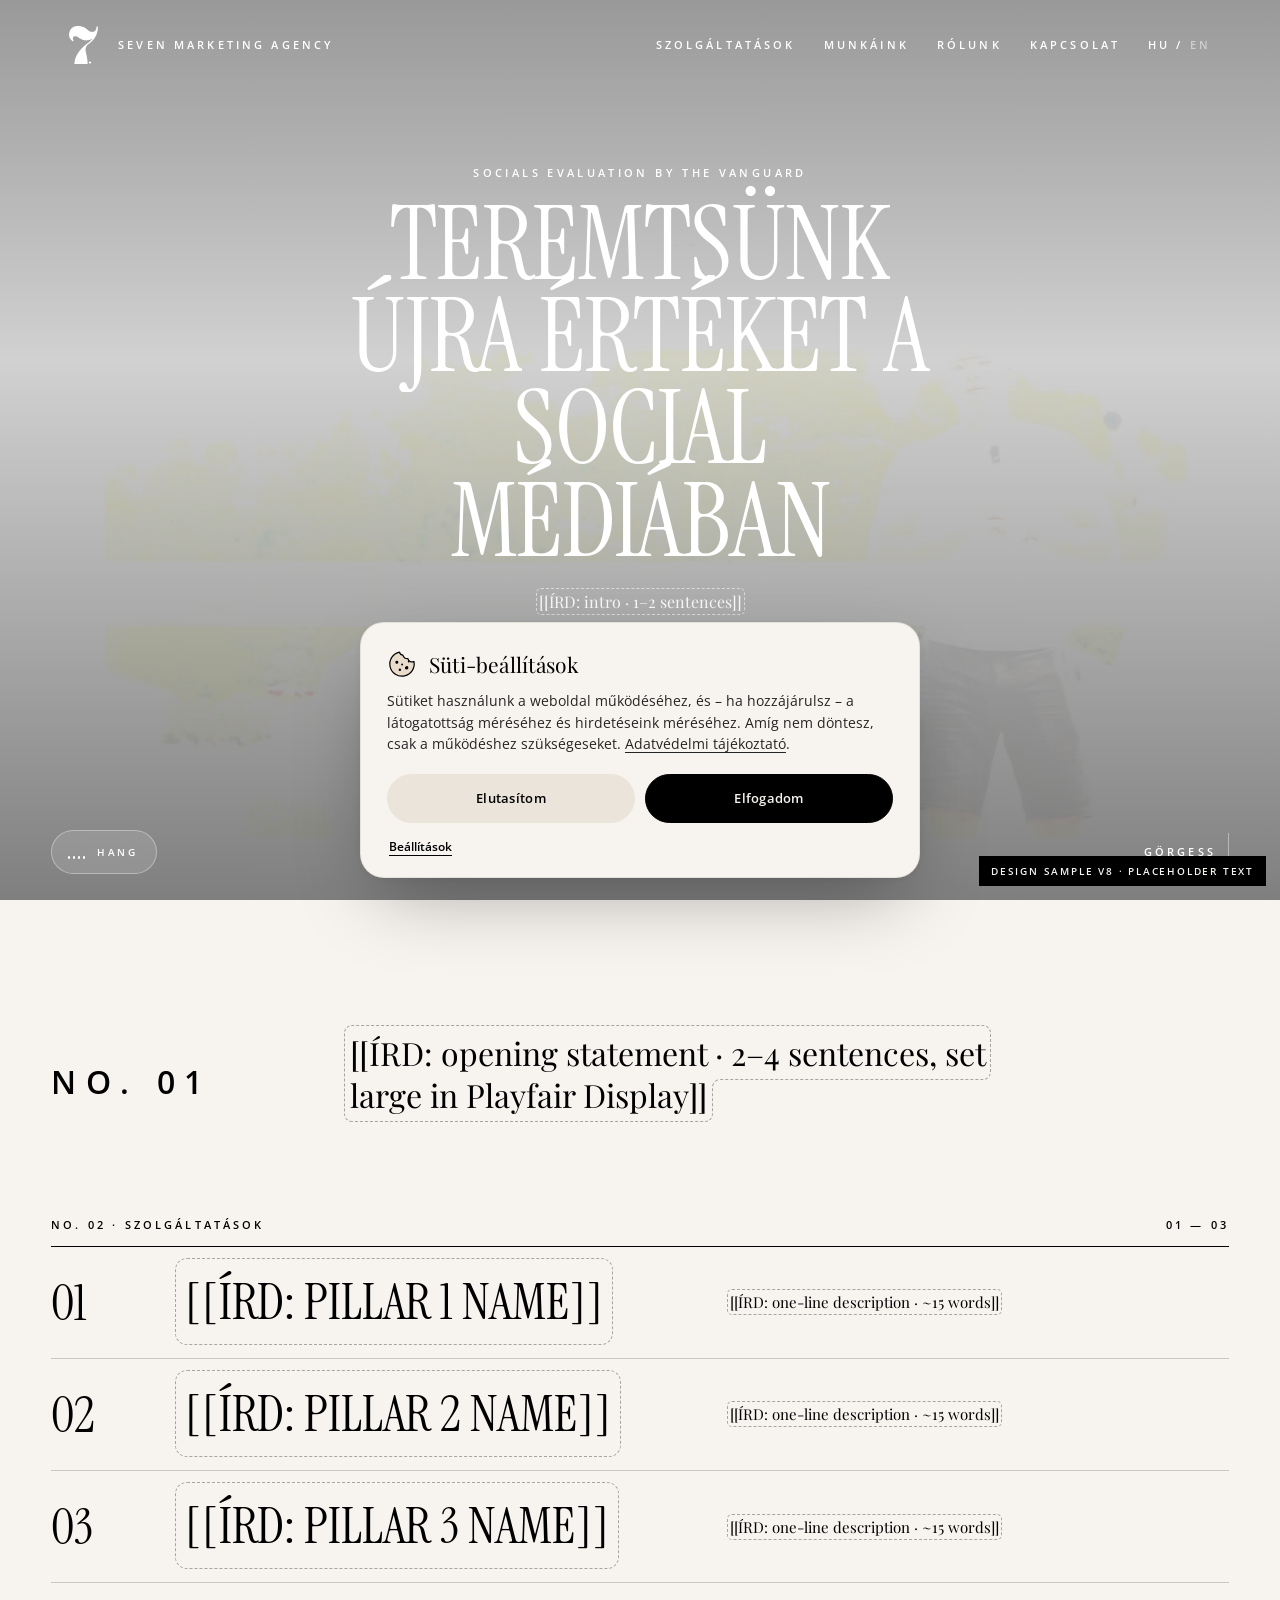
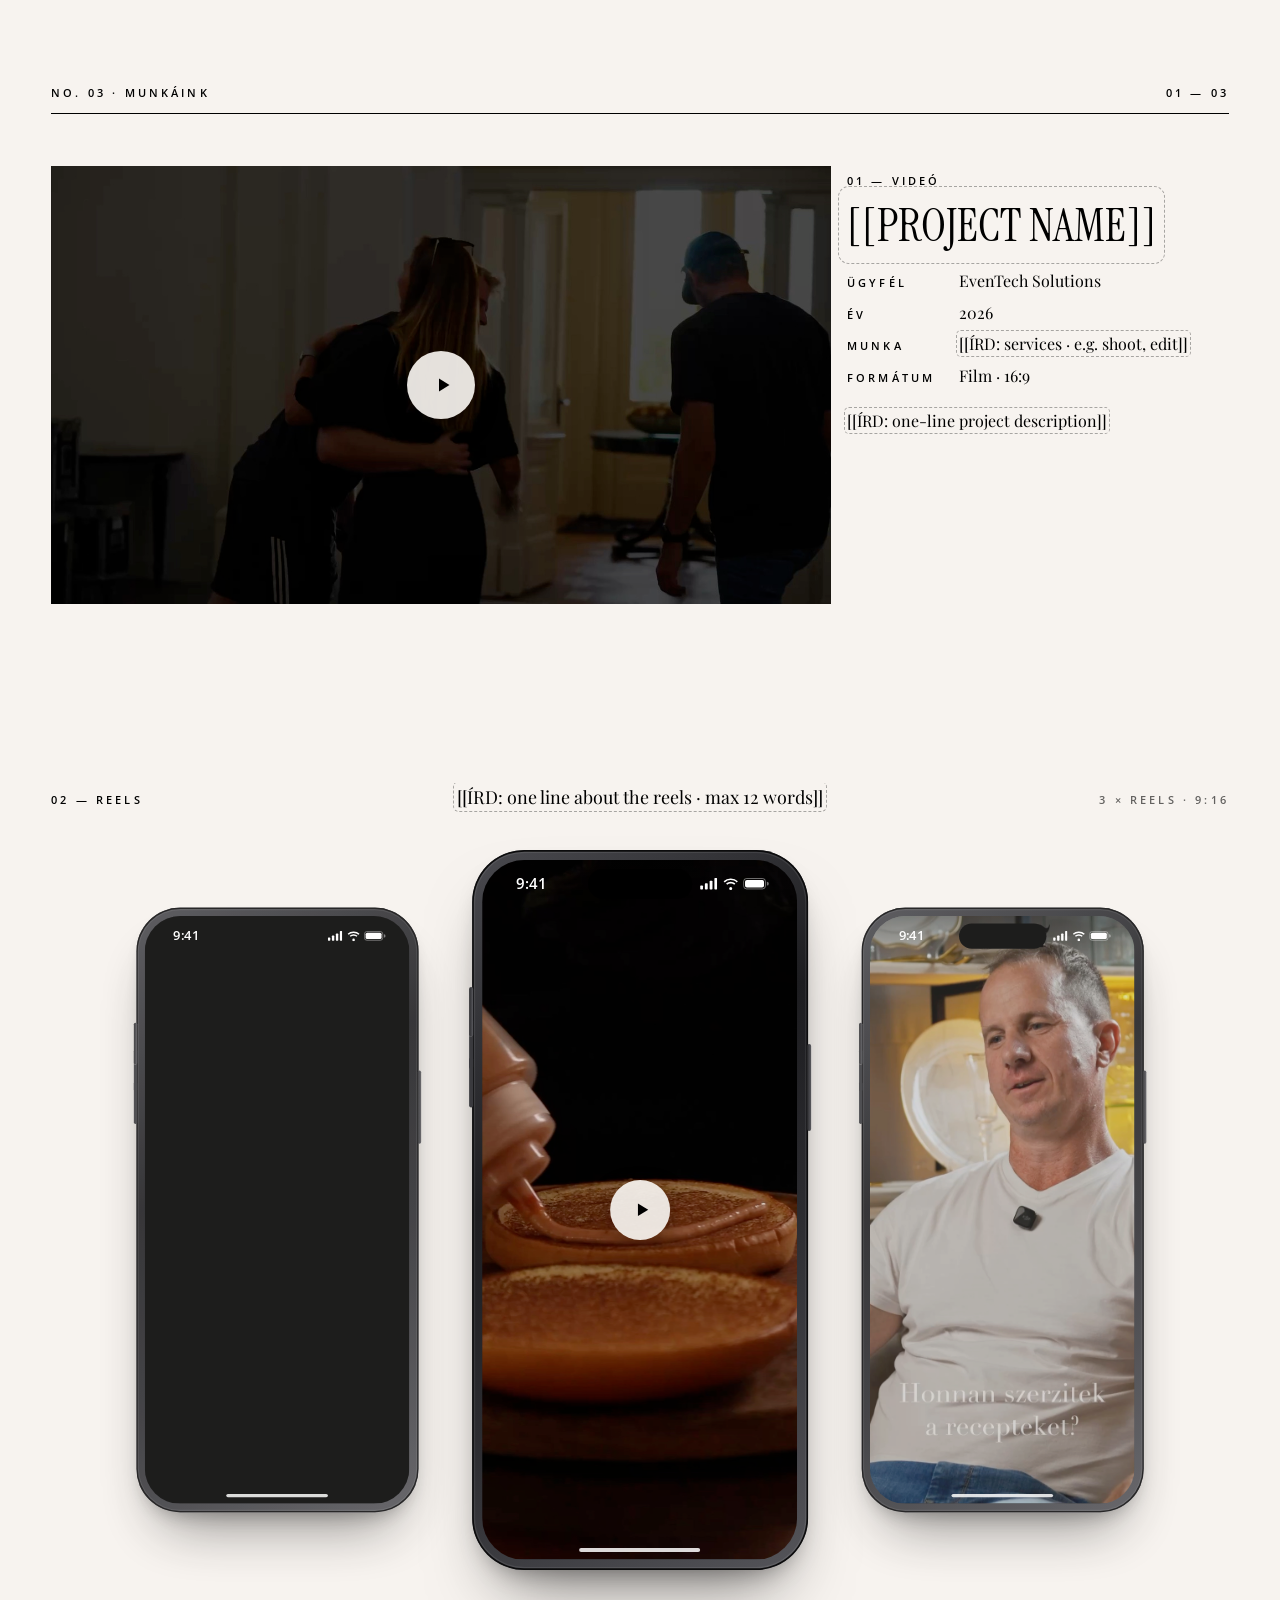
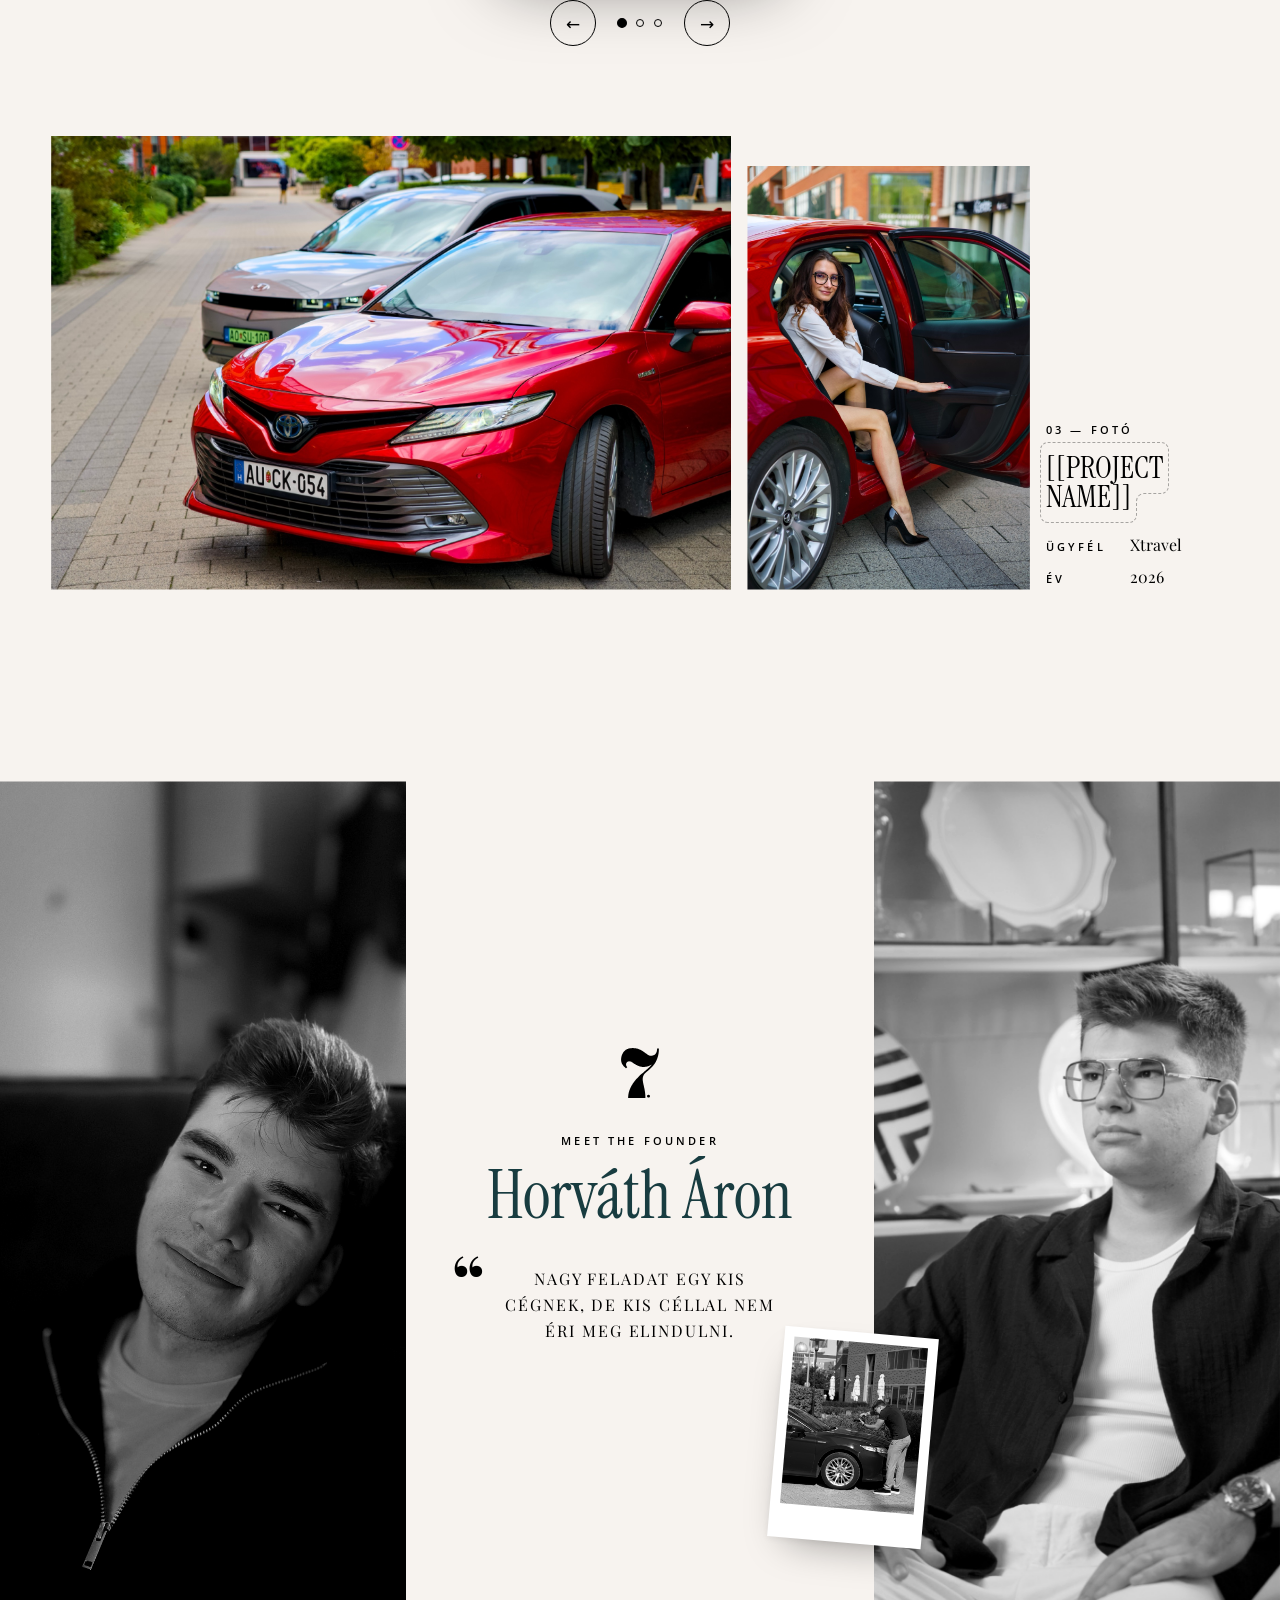
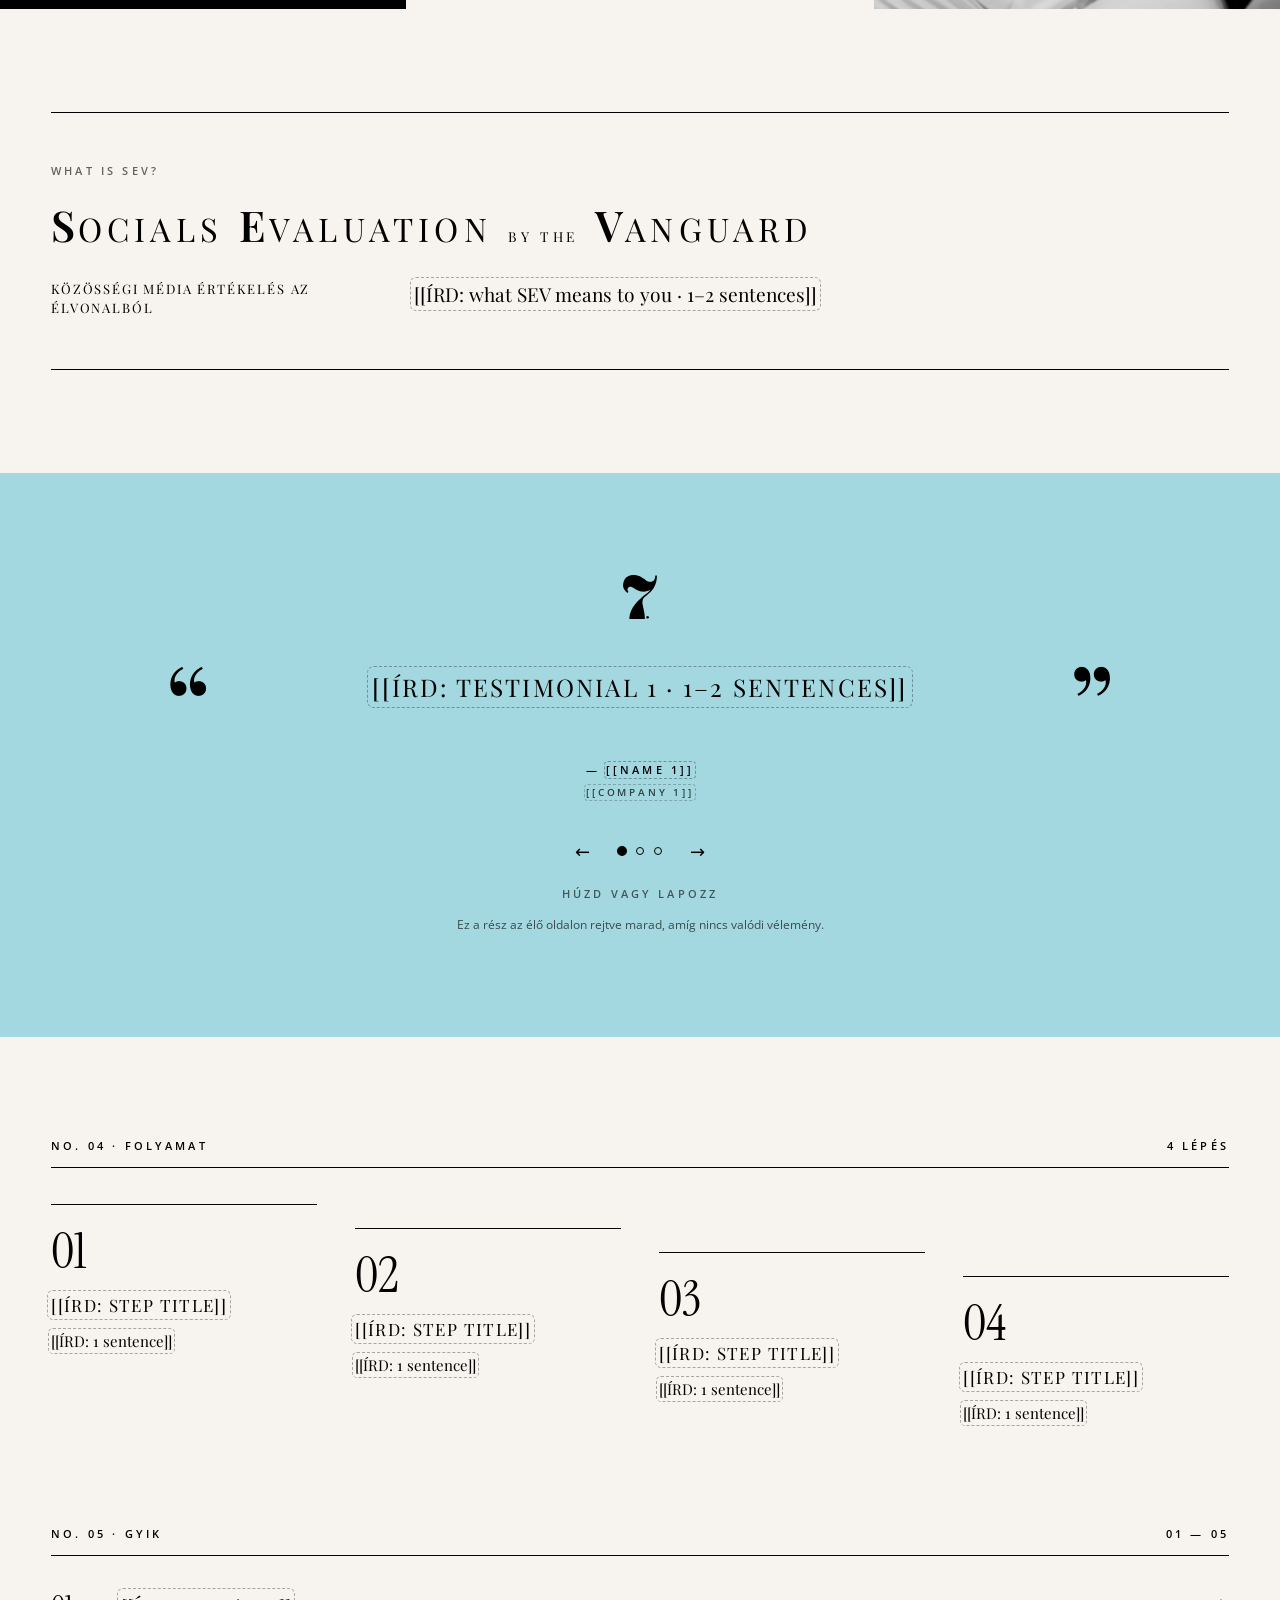
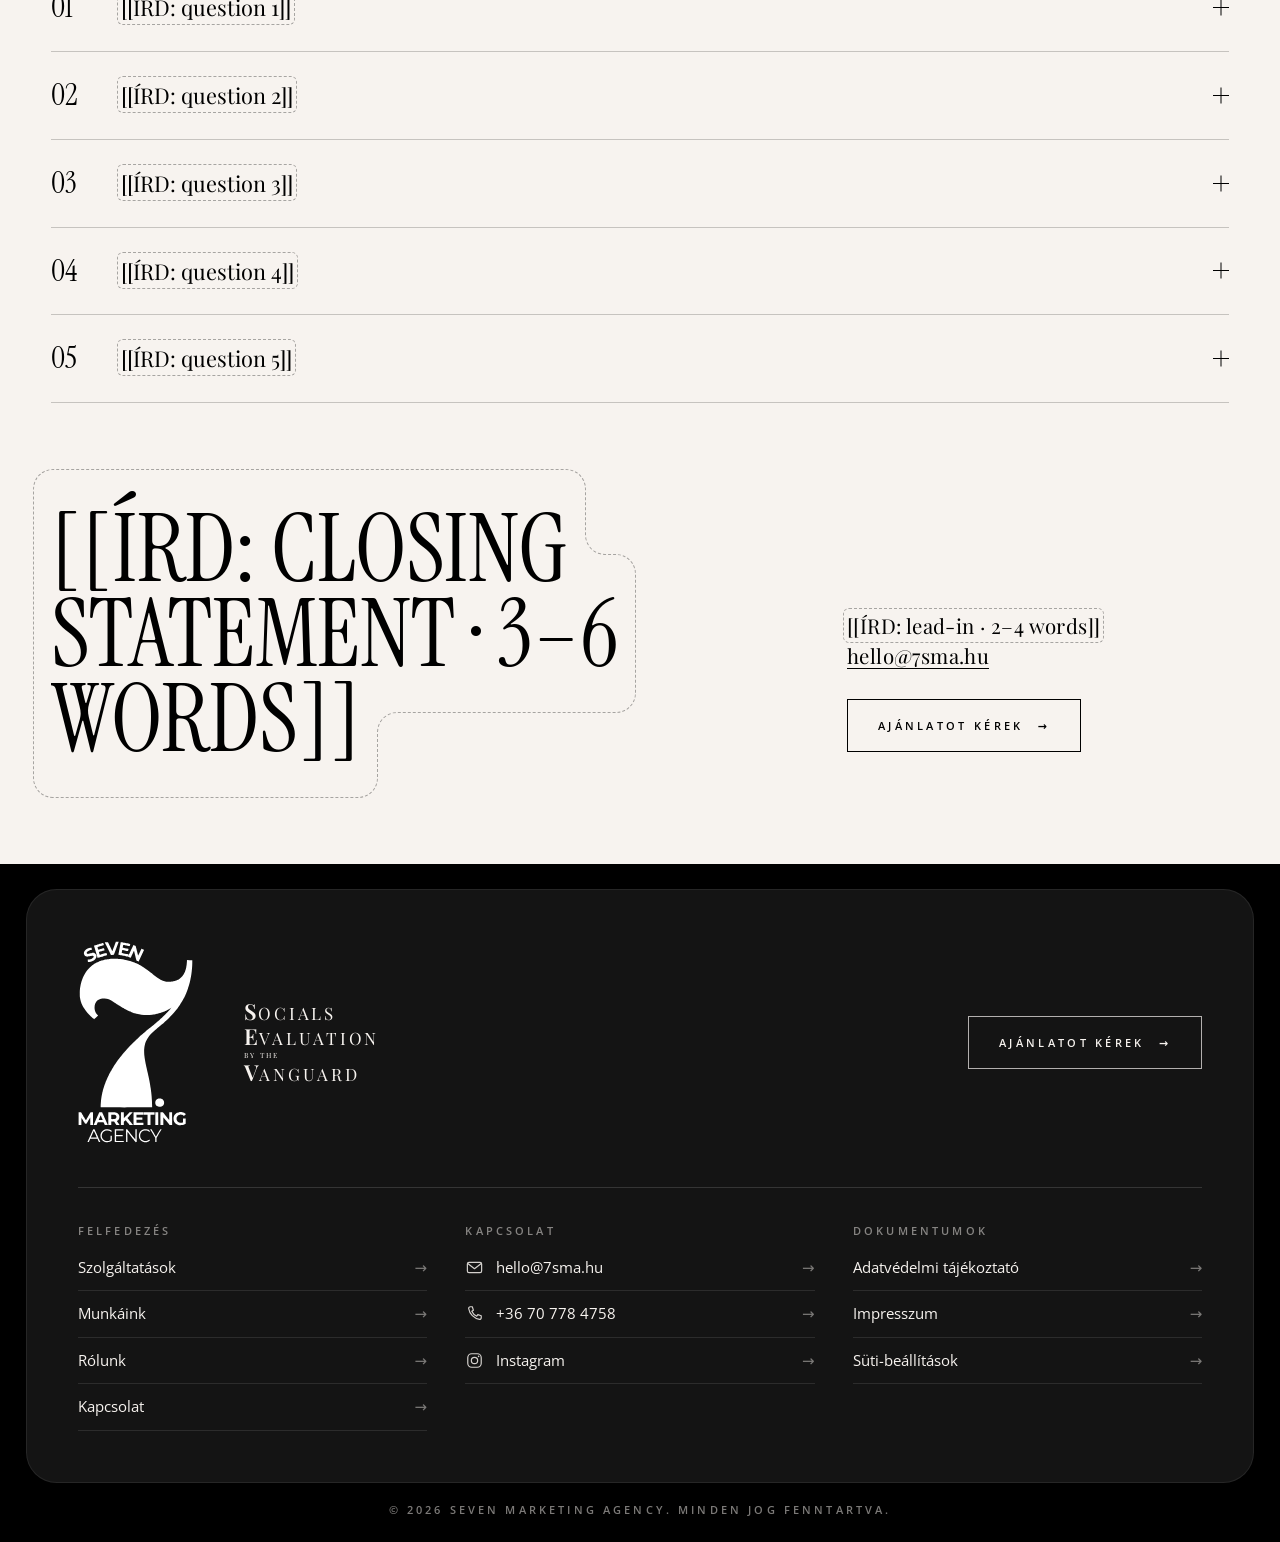
==== commit c4ee4f2a: "Design sample v8: video player, phone mockups, mobile fixes HU hero headline, equaliser sound button" ====
--- a/index.html
+++ b/index.html
@@ -10,12 +10,11 @@
 <link rel="preconnect" href="https://fonts.googleapis.com">
 <link rel="preconnect" href="https://fonts.gstatic.com" crossorigin>
 <link href="https://fonts.googleapis.com/css2?family=Instrument+Serif:ital@0;1&family=Open+Sans:wght@400;600&family=Playfair+Display:ital,wght@0,400;0,600;1,400&display=swap" rel="stylesheet">
-<link rel="stylesheet" href="assets/site.css?v=7e">
+<link rel="stylesheet" href="assets/site.css?v=8d">
 <link rel="alternate" hreflang="hu" href="index.html"><link rel="alternate" hreflang="en" href="en/index.html">
 </head>
 <body>
-<div class="sample-badge" id="badge">Design sample v7 · placeholder text</div>
-<div class="cursor" id="cursor" aria-hidden="true"><svg class="play-i" viewBox="0 0 24 24" fill="currentColor"><path d="M7 4.5v15l13-7.5z"/></svg><svg class="pause" viewBox="0 0 24 24" fill="currentColor"><rect x="6" y="4.5" width="4" height="15"/><rect x="14" y="4.5" width="4" height="15"/></svg></div>
+<div class="sample-badge" id="badge">Design sample v8 · placeholder text</div>
 
 <header class="frame" id="frame">
   <a class="brand" href="index.html" aria-label="Seven Marketing Agency – kezdőlap"><img src="logo/seven-monogram.svg" alt=""><span class="label">Seven Marketing Agency</span></a>
@@ -36,7 +35,7 @@
   <p class="label mhead">Oldalak</p>
   <nav class="mlist"><a href="#szolg" style="--k:0"><span class="n">01</span><span class="t">Szolgáltatások</span><span class="ar" aria-hidden="true">→</span></a><a href="#munkaink" style="--k:1"><span class="n">02</span><span class="t">Munkáink</span><span class="ar" aria-hidden="true">→</span></a><a href="#rolunk" style="--k:2"><span class="n">03</span><span class="t">Rólunk</span><span class="ar" aria-hidden="true">→</span></a><a href="kapcsolat/index.html" style="--k:3"><span class="n">04</span><span class="t">Kapcsolat</span><span class="ar" aria-hidden="true">→</span></a></nav>
   <div class="mfoot">
-    <p class="acro acro-sm" aria-label="Socials Evaluation by the Vanguard"><span><b>S</b>ocials</span><span><b>E</b>valuation</span><span class="by">by the</span><span><b>V</b>anguard</span></p>
+    <p class="acro acro-sm acro-line" aria-label="Socials Evaluation by the Vanguard"><span><b>S</b>ocials</span><span><b>E</b>valuation</span><span class="by">by the</span><span><b>V</b>anguard</span></p>
     <div class="mcols label">
       <div><span>Elérhetőség</span><a href="mailto:hello@7sma.hu">hello@7sma.hu</a><a href="tel:+36707784758">+36 70 778 4758</a></div>
       <div><span>Követés</span><a href="https://www.instagram.com/sevmarketingagency/" target="_blank" rel="noopener">Instagram</a></div>
@@ -50,12 +49,12 @@
   <div class="media"><video src="video/hero.mp4" poster="img/hero-poster.jpg" autoplay muted loop playsinline></video></div>
   <div class="content">
     <p class="label kicker rv">Socials Evaluation by the Vanguard</p>
-    <h1 class="display" data-split>Bringing Value Back to Social Media</h1>
+    <h1 class="display" data-split>Teremtsünk újra értéket a social médiában</h1>
     <p class="intro rv"><span class="ph ph-light">[[ÍRD: intro · 1–2 sentences]]</span></p>
     <a class="btn rv" href="#munkaink">Munkáink <span>→</span></a>
   </div>
   <div class="foot label">
-    <button type="button" class="icon-btn" id="heroSound" aria-pressed="false" aria-label="Hang bekapcsolása"><svg class="off" viewBox="0 0 24 24" fill="none" stroke="currentColor" stroke-width="1.5"><path d="M4 9h4l5-4v14l-5-4H4z"/><path d="M17 9l5 6M22 9l-5 6"/></svg><svg class="on" viewBox="0 0 24 24" fill="none" stroke="currentColor" stroke-width="1.5"><path d="M4 9h4l5-4v14l-5-4H4z"/><path d="M16.5 8.5a5 5 0 010 7M19 6a8.5 8.5 0 010 12"/></svg></button>
+    <button type="button" class="snd" id="heroSound" aria-pressed="false" aria-label="Hang bekapcsolása"><span class="eq" aria-hidden="true"><i></i><i></i><i></i><i></i></span><span class="snd-t">Hang</span></button>
     <span class="cue">Görgess <i></i></span>
   </div>
 </section>
@@ -79,7 +78,7 @@
   <div class="sec-head rv"><span class="label">No. 03 · Munkáink</span><span class="label">01 — 03</span></div>
 
   <article class="project p-a">
-    <div class="vid reveal" data-cursor tabindex="0"><video src="video/ets.mp4" poster="img/ets-poster.jpg" playsinline preload="metadata" data-work></video><span class="play" aria-hidden="true"></span></div>
+    <div class="vid player reveal"><video src="video/ets.mp4" poster="img/ets-poster.jpg" playsinline preload="metadata" data-work></video><button type="button" class="play" aria-label="Lejátszás / szünet"><svg class="i-play" viewBox="0 0 24 24" fill="currentColor"><path d="M8 5.5v13l10.5-6.5z"/></svg></button><div class="ctl"><button type="button" class="c-play" aria-label="Lejátszás / szünet"><svg class="i-play" viewBox="0 0 24 24" fill="currentColor"><path d="M8 5.5v13l10.5-6.5z"/></svg><svg class="i-pause" viewBox="0 0 24 24" fill="currentColor"><rect x="7" y="5.5" width="3.4" height="13" rx="1"/><rect x="13.6" y="5.5" width="3.4" height="13" rx="1"/></svg></button><span class="c-time">0:00</span><input class="c-seek" type="range" min="0" max="1000" step="1" value="0" aria-label="Videó pozíció"><button type="button" class="c-mute" aria-label="Hang be/ki"><svg class="i-vol" viewBox="0 0 24 24" fill="none" stroke="currentColor" stroke-width="1.7" stroke-linecap="round" stroke-linejoin="round"><path d="M4 9.5h3.5L12 6v12l-4.5-3.5H4z"/><path d="M15.5 9a4 4 0 010 6M18 6.5a7.5 7.5 0 010 11"/></svg><svg class="i-muted" viewBox="0 0 24 24" fill="none" stroke="currentColor" stroke-width="1.7" stroke-linecap="round" stroke-linejoin="round"><path d="M4 9.5h3.5L12 6v12l-4.5-3.5H4z"/><path d="M16 10l4 4M20 10l-4 4"/></svg></button><button type="button" class="c-fs" aria-label="Teljes képernyő"><svg viewBox="0 0 24 24" fill="none" stroke="currentColor" stroke-width="1.7" stroke-linecap="round" stroke-linejoin="round"><path d="M4 9V4h5M20 9V4h-5M4 15v5h5M20 15v5h-5"/></svg></button></div></div>
     <div class="meta rv">
       <span class="label idx">01 — Videó</span>
       <h3 class="pn"><span class="ph">[[PROJECT NAME]]</span></h3>
@@ -92,11 +91,11 @@
 <section class="reels-band" aria-label="Reels">
   <div class="rb-head rv">
     <span class="label">02 — Reels</span>
-    <p><span class="ph ph-light">[[ÍRD: one line about the reels · max 12 words]]</span></p>
+    <p><span class="ph">[[ÍRD: one line about the reels · max 12 words]]</span></p>
     <span class="label">3 × Reels · 9:16</span>
   </div>
   <div class="rc" id="reels" tabindex="0" aria-roledescription="carousel">
-    <div class="rc-stage"><div class="rc-card" data-k="0"><div class="vid" data-cursor tabindex="0" aria-label="Reel 1"><video src="video/food-1.mp4" poster="img/food-1-poster.jpg" playsinline preload="metadata" data-work></video><span class="play" aria-hidden="true"></span></div></div><div class="rc-card" data-k="1"><div class="vid" data-cursor tabindex="0" aria-label="Reel 2"><video src="video/food-2.mp4" poster="img/food-2-poster.jpg" playsinline preload="metadata" data-work></video><span class="play" aria-hidden="true"></span></div></div><div class="rc-card" data-k="2"><div class="vid" data-cursor tabindex="0" aria-label="Reel 3"><video src="video/food-3.mp4" poster="img/food-3-poster.jpg" playsinline preload="metadata" data-work></video><span class="play" aria-hidden="true"></span></div></div></div>
+    <div class="rc-stage"><div class="rc-card" data-k="0"><div class="phone"><div class="screen vid player"><video src="video/food-1.mp4" poster="img/food-1-poster.jpg" playsinline preload="metadata" data-work></video><div class="sbar" aria-hidden="true"><span>9:41</span><span class="si"><svg viewBox="0 0 18 12" fill="currentColor"><rect x="0" y="8" width="3" height="4" rx=".8"/><rect x="5" y="5.5" width="3" height="6.5" rx=".8"/><rect x="10" y="3" width="3" height="9" rx=".8"/><rect x="15" y="0" width="3" height="12" rx=".8"/></svg><svg viewBox="0 0 16 12" fill="currentColor"><path d="M8 2.2c2.4 0 4.6.9 6.3 2.5l1.2-1.3A10.6 10.6 0 008 .4 10.6 10.6 0 00.5 3.4l1.2 1.3A8.8 8.8 0 018 2.2zm0 3.6c1.4 0 2.7.5 3.7 1.4l1.2-1.3A7.2 7.2 0 008 4a7.2 7.2 0 00-4.9 1.9l1.2 1.3c1-.9 2.3-1.4 3.7-1.4zM8 9.4a1.6 1.6 0 100 3.2 1.6 1.6 0 000-3.2z"/></svg><svg viewBox="0 0 27 12"><rect x=".5" y=".5" width="23" height="11" rx="3.2" fill="none" stroke="currentColor" opacity=".45"/><rect x="2" y="2" width="20" height="8" rx="2" fill="currentColor"/><path d="M25 4v4a2 2 0 000-4z" fill="currentColor" opacity=".45"/></svg></span></div><i class="island" aria-hidden="true"></i><button type="button" class="play" aria-label="Lejátszás / szünet"><svg class="i-play" viewBox="0 0 24 24" fill="currentColor"><path d="M8 5.5v13l10.5-6.5z"/></svg></button><div class="ctl"><button type="button" class="c-play" aria-label="Lejátszás / szünet"><svg class="i-play" viewBox="0 0 24 24" fill="currentColor"><path d="M8 5.5v13l10.5-6.5z"/></svg><svg class="i-pause" viewBox="0 0 24 24" fill="currentColor"><rect x="7" y="5.5" width="3.4" height="13" rx="1"/><rect x="13.6" y="5.5" width="3.4" height="13" rx="1"/></svg></button><span class="c-time">0:00</span><input class="c-seek" type="range" min="0" max="1000" step="1" value="0" aria-label="Videó pozíció"><button type="button" class="c-mute" aria-label="Hang be/ki"><svg class="i-vol" viewBox="0 0 24 24" fill="none" stroke="currentColor" stroke-width="1.7" stroke-linecap="round" stroke-linejoin="round"><path d="M4 9.5h3.5L12 6v12l-4.5-3.5H4z"/><path d="M15.5 9a4 4 0 010 6M18 6.5a7.5 7.5 0 010 11"/></svg><svg class="i-muted" viewBox="0 0 24 24" fill="none" stroke="currentColor" stroke-width="1.7" stroke-linecap="round" stroke-linejoin="round"><path d="M4 9.5h3.5L12 6v12l-4.5-3.5H4z"/><path d="M16 10l4 4M20 10l-4 4"/></svg></button><button type="button" class="c-fs" aria-label="Teljes képernyő"><svg viewBox="0 0 24 24" fill="none" stroke="currentColor" stroke-width="1.7" stroke-linecap="round" stroke-linejoin="round"><path d="M4 9V4h5M20 9V4h-5M4 15v5h5M20 15v5h-5"/></svg></button></div><i class="homebar" aria-hidden="true"></i></div></div></div><div class="rc-card" data-k="1"><div class="phone"><div class="screen vid player"><video src="video/food-2.mp4" poster="img/food-2-poster.jpg" playsinline preload="metadata" data-work></video><div class="sbar" aria-hidden="true"><span>9:41</span><span class="si"><svg viewBox="0 0 18 12" fill="currentColor"><rect x="0" y="8" width="3" height="4" rx=".8"/><rect x="5" y="5.5" width="3" height="6.5" rx=".8"/><rect x="10" y="3" width="3" height="9" rx=".8"/><rect x="15" y="0" width="3" height="12" rx=".8"/></svg><svg viewBox="0 0 16 12" fill="currentColor"><path d="M8 2.2c2.4 0 4.6.9 6.3 2.5l1.2-1.3A10.6 10.6 0 008 .4 10.6 10.6 0 00.5 3.4l1.2 1.3A8.8 8.8 0 018 2.2zm0 3.6c1.4 0 2.7.5 3.7 1.4l1.2-1.3A7.2 7.2 0 008 4a7.2 7.2 0 00-4.9 1.9l1.2 1.3c1-.9 2.3-1.4 3.7-1.4zM8 9.4a1.6 1.6 0 100 3.2 1.6 1.6 0 000-3.2z"/></svg><svg viewBox="0 0 27 12"><rect x=".5" y=".5" width="23" height="11" rx="3.2" fill="none" stroke="currentColor" opacity=".45"/><rect x="2" y="2" width="20" height="8" rx="2" fill="currentColor"/><path d="M25 4v4a2 2 0 000-4z" fill="currentColor" opacity=".45"/></svg></span></div><i class="island" aria-hidden="true"></i><button type="button" class="play" aria-label="Lejátszás / szünet"><svg class="i-play" viewBox="0 0 24 24" fill="currentColor"><path d="M8 5.5v13l10.5-6.5z"/></svg></button><div class="ctl"><button type="button" class="c-play" aria-label="Lejátszás / szünet"><svg class="i-play" viewBox="0 0 24 24" fill="currentColor"><path d="M8 5.5v13l10.5-6.5z"/></svg><svg class="i-pause" viewBox="0 0 24 24" fill="currentColor"><rect x="7" y="5.5" width="3.4" height="13" rx="1"/><rect x="13.6" y="5.5" width="3.4" height="13" rx="1"/></svg></button><span class="c-time">0:00</span><input class="c-seek" type="range" min="0" max="1000" step="1" value="0" aria-label="Videó pozíció"><button type="button" class="c-mute" aria-label="Hang be/ki"><svg class="i-vol" viewBox="0 0 24 24" fill="none" stroke="currentColor" stroke-width="1.7" stroke-linecap="round" stroke-linejoin="round"><path d="M4 9.5h3.5L12 6v12l-4.5-3.5H4z"/><path d="M15.5 9a4 4 0 010 6M18 6.5a7.5 7.5 0 010 11"/></svg><svg class="i-muted" viewBox="0 0 24 24" fill="none" stroke="currentColor" stroke-width="1.7" stroke-linecap="round" stroke-linejoin="round"><path d="M4 9.5h3.5L12 6v12l-4.5-3.5H4z"/><path d="M16 10l4 4M20 10l-4 4"/></svg></button><button type="button" class="c-fs" aria-label="Teljes képernyő"><svg viewBox="0 0 24 24" fill="none" stroke="currentColor" stroke-width="1.7" stroke-linecap="round" stroke-linejoin="round"><path d="M4 9V4h5M20 9V4h-5M4 15v5h5M20 15v5h-5"/></svg></button></div><i class="homebar" aria-hidden="true"></i></div></div></div><div class="rc-card" data-k="2"><div class="phone"><div class="screen vid player"><video src="video/food-3.mp4" poster="img/food-3-poster.jpg" playsinline preload="metadata" data-work></video><div class="sbar" aria-hidden="true"><span>9:41</span><span class="si"><svg viewBox="0 0 18 12" fill="currentColor"><rect x="0" y="8" width="3" height="4" rx=".8"/><rect x="5" y="5.5" width="3" height="6.5" rx=".8"/><rect x="10" y="3" width="3" height="9" rx=".8"/><rect x="15" y="0" width="3" height="12" rx=".8"/></svg><svg viewBox="0 0 16 12" fill="currentColor"><path d="M8 2.2c2.4 0 4.6.9 6.3 2.5l1.2-1.3A10.6 10.6 0 008 .4 10.6 10.6 0 00.5 3.4l1.2 1.3A8.8 8.8 0 018 2.2zm0 3.6c1.4 0 2.7.5 3.7 1.4l1.2-1.3A7.2 7.2 0 008 4a7.2 7.2 0 00-4.9 1.9l1.2 1.3c1-.9 2.3-1.4 3.7-1.4zM8 9.4a1.6 1.6 0 100 3.2 1.6 1.6 0 000-3.2z"/></svg><svg viewBox="0 0 27 12"><rect x=".5" y=".5" width="23" height="11" rx="3.2" fill="none" stroke="currentColor" opacity=".45"/><rect x="2" y="2" width="20" height="8" rx="2" fill="currentColor"/><path d="M25 4v4a2 2 0 000-4z" fill="currentColor" opacity=".45"/></svg></span></div><i class="island" aria-hidden="true"></i><button type="button" class="play" aria-label="Lejátszás / szünet"><svg class="i-play" viewBox="0 0 24 24" fill="currentColor"><path d="M8 5.5v13l10.5-6.5z"/></svg></button><div class="ctl"><button type="button" class="c-play" aria-label="Lejátszás / szünet"><svg class="i-play" viewBox="0 0 24 24" fill="currentColor"><path d="M8 5.5v13l10.5-6.5z"/></svg><svg class="i-pause" viewBox="0 0 24 24" fill="currentColor"><rect x="7" y="5.5" width="3.4" height="13" rx="1"/><rect x="13.6" y="5.5" width="3.4" height="13" rx="1"/></svg></button><span class="c-time">0:00</span><input class="c-seek" type="range" min="0" max="1000" step="1" value="0" aria-label="Videó pozíció"><button type="button" class="c-mute" aria-label="Hang be/ki"><svg class="i-vol" viewBox="0 0 24 24" fill="none" stroke="currentColor" stroke-width="1.7" stroke-linecap="round" stroke-linejoin="round"><path d="M4 9.5h3.5L12 6v12l-4.5-3.5H4z"/><path d="M15.5 9a4 4 0 010 6M18 6.5a7.5 7.5 0 010 11"/></svg><svg class="i-muted" viewBox="0 0 24 24" fill="none" stroke="currentColor" stroke-width="1.7" stroke-linecap="round" stroke-linejoin="round"><path d="M4 9.5h3.5L12 6v12l-4.5-3.5H4z"/><path d="M16 10l4 4M20 10l-4 4"/></svg></button><button type="button" class="c-fs" aria-label="Teljes képernyő"><svg viewBox="0 0 24 24" fill="none" stroke="currentColor" stroke-width="1.7" stroke-linecap="round" stroke-linejoin="round"><path d="M4 9V4h5M20 9V4h-5M4 15v5h5M20 15v5h-5"/></svg></button></div><i class="homebar" aria-hidden="true"></i></div></div></div></div>
     <div class="rc-ctrl">
       <button class="arr" type="button" data-r="-1" aria-label="Előző">←</button>
       <div class="dots" id="rDots"><button class="on" aria-label="1"></button><button aria-label="2"></button><button aria-label="3"></button></div>
@@ -106,13 +105,13 @@
 </section>
 
 <section class="photos">
-  <div class="ph-head rv">
+  <figure class="big reveal"><img src="img/camry-wide.jpg" alt=""></figure>
+  <figure class="tall reveal"><img src="img/camry-door.jpg" alt=""></figure>
+  <div class="meta rv">
     <span class="label idx">03 — Fotó</span>
     <h3 class="pn"><span class="ph">[[PROJECT NAME]]</span></h3>
-    <p class="label">Xtravel · 2026</p>
-  </div>
-  <div class="gal" id="gal"><figure class="g1"><img src="img/photo-1.jpg" alt="" loading="lazy" draggable="false"></figure><figure class="g2"><img src="img/photo-2.jpg" alt="" loading="lazy" draggable="false"></figure><figure class="g3"><img src="img/photo-3.jpg" alt="" loading="lazy" draggable="false"></figure><figure class="g4"><img src="img/photo-4.jpg" alt="" loading="lazy" draggable="false"></figure><figure class="g5"><img src="img/photo-5.jpg" alt="" loading="lazy" draggable="false"></figure><figure class="g6"><img src="img/photo-6.jpg" alt="" loading="lazy" draggable="false"></figure></div>
-  <p class="label gal-hint">Húzd oldalra →</p>
+    <span class="label">Ügyfél</span><span>Xtravel</span><span class="label">Év</span><span>2026</span>
+  </div>
 </section>
 
 <section class="spread" id="rolunk">
@@ -128,12 +127,9 @@
 </section>
 
 <section class="sev">
-  <div class="rv">
-    <p class="label">What is SEV?</p>
-    <p class="acro" aria-label="Socials Evaluation by the Vanguard"><span><b>S</b>ocials</span><span><b>E</b>valuation</span><span class="by">by the</span><span><b>V</b>anguard</span></p>
-    <p class="local">Közösségi média értékelés az élvonalból</p>
-  </div>
-  <p class="txt rv"><span class="ph">[[ÍRD: what SEV means to you · 1–2 sentences]]</span></p>
+  <p class="label rv">What is SEV?</p>
+  <div class="rv"><p class="acro acro-flex" aria-label="Socials Evaluation by the Vanguard"><span><b>S</b>ocials</span><span><b>E</b>valuation</span><span class="by">by the</span><span><b>V</b>anguard</span></p></div>
+  <div class="sev-bottom rv"><p class="local">Közösségi média értékelés az élvonalból</p><p class="txt"><span class="ph">[[ÍRD: what SEV means to you · 1–2 sentences]]</span></p></div>
 </section>
 
 <section class="testi" id="testi" tabindex="0" aria-roledescription="carousel" aria-label="Vélemények">
@@ -193,7 +189,7 @@
     </div>
     <div class="fcols">
       <div><h3 class="label">Felfedezés</h3><a href="#szolg">Szolgáltatások</a><a href="#munkaink">Munkáink</a><a href="#rolunk">Rólunk</a><a href="kapcsolat/index.html">Kapcsolat</a></div>
-      <div><h3 class="label">Kapcsolat</h3><a href="mailto:hello@7sma.hu">hello@7sma.hu</a><a href="tel:+36707784758">+36 70 778 4758</a><a href="https://www.instagram.com/sevmarketingagency/" target="_blank" rel="noopener">@sevmarketingagency</a></div>
+      <div><h3 class="label">Kapcsolat</h3><a class="icl" href="mailto:hello@7sma.hu"><svg class="ic" viewBox="0 0 24 24" fill="none" stroke="currentColor" stroke-width="1.5" stroke-linejoin="round"><rect x="3" y="5.5" width="18" height="13" rx="2"/><path d="M3.5 7l8.5 6.5L20.5 7"/></svg><span>hello@7sma.hu</span></a><a class="icl" href="tel:+36707784758"><svg class="ic" viewBox="0 0 24 24" fill="none" stroke="currentColor" stroke-width="1.5" stroke-linejoin="round"><path d="M6.6 3.5h2.6l1.4 4.3-2 1.4a12 12 0 006.2 6.2l1.4-2 4.3 1.4v2.6a2 2 0 01-2.2 2A16.5 16.5 0 014.6 5.7a2 2 0 012-2.2z"/></svg><span>+36 70 778 4758</span></a><a class="icl" href="https://www.instagram.com/sevmarketingagency/" target="_blank" rel="noopener"><svg class="ic" viewBox="0 0 24 24" fill="none" stroke="currentColor" stroke-width="1.5"><rect x="3.5" y="3.5" width="17" height="17" rx="5"/><circle cx="12" cy="12" r="4"/><circle cx="17.2" cy="6.8" r="1" fill="currentColor" stroke="none"/></svg><span>Instagram</span></a></div>
       <div><h3 class="label">Dokumentumok</h3><a href="adatvedelem/index.html">Adatvédelmi tájékoztató</a><a href="impresszum/index.html">Impresszum</a><button type="button" id="cookieOpen">Süti-beállítások</button></div>
     </div>
   </div>
@@ -221,6 +217,6 @@
   </div>
 </div>
 
-<script src="assets/site.js?v=7e"></script>
+<script src="assets/site.js?v=8d"></script>
 </body>
 </html>
--- a/assets/site.css
+++ b/assets/site.css
@@ -11,6 +11,7 @@
 *{box-sizing:border-box;margin:0}
 html{background:var(--ink);color:var(--ink);-webkit-font-smoothing:antialiased}
 body{background:var(--ivory)}
+html,body{overflow-x:hidden}@supports (overflow:clip){html,body{overflow-x:clip}}
 body{font-family:var(--serif);font-size:clamp(16px,1.1vw,18px);line-height:1.6;overflow-x:hidden}
 img,video{display:block;max-width:100%}
 a{color:inherit}
@@ -88,6 +89,15 @@
 .acro b{font-weight:600;font-size:1.3em;letter-spacing:.06em}
 .acro .by{font-size:.42em;letter-spacing:.28em;margin:.3em 0 .15em}
 .acro-sm{font-size:17px}
+/* one line (menu), and vertical-on-mobile / one-line-on-desktop (SEV section) */
+.acro-line{display:block;line-height:1.5;font-size:15px;letter-spacing:.1em}
+.acro-line .by{white-space:nowrap}
+.acro-line>span{display:inline;margin-right:.35em}
+.acro-line .by{font-size:.55em;margin:0 .45em 0 0}
+@media (min-width:821px){
+  .acro-flex{display:flex;flex-wrap:wrap;align-items:baseline;column-gap:.5em}
+  .acro-flex .by{margin:0}
+}
 
 /* ---------- motion primitives ---------- */
 .rv{opacity:0;transform:translate3d(0,22px,0);transition:opacity .9s cubic-bezier(.22,1,.36,1),transform 1s cubic-bezier(.22,1,.36,1)}
@@ -131,6 +141,14 @@
 .hero .btn{margin-top:30px;color:#fff;border-color:rgba(255,255,255,.85)}
 .hero .btn::before{background:var(--ivory)}.hero .btn:hover{color:var(--ink)}
 .hero .foot{position:absolute;left:var(--pad);right:var(--pad);bottom:max(26px,env(safe-area-inset-bottom));display:flex;justify-content:space-between;align-items:center;color:#fff;z-index:3}
+.snd{display:inline-flex;align-items:center;gap:12px;height:44px;padding:0 18px 0 16px;border-radius:999px;border:1px solid rgba(255,255,255,.35);background:rgba(255,255,255,.12);backdrop-filter:blur(14px) saturate(1.3);-webkit-backdrop-filter:blur(14px) saturate(1.3);color:#fff;cursor:pointer;font:600 10px/1 var(--sans);letter-spacing:.26em;text-transform:uppercase;transition:background .3s,border-color .3s}
+.snd:hover{background:rgba(255,255,255,.22);border-color:rgba(255,255,255,.6)}
+.eq{display:flex;align-items:flex-end;gap:3px;height:14px}
+.eq i{width:2px;height:3px;border-radius:2px;background:currentColor;transition:height .3s ease}
+.snd[aria-pressed=true] .eq i{animation:eq 1s ease-in-out infinite alternate}
+.snd[aria-pressed=true] .eq i:nth-child(2){animation-delay:-.4s;animation-duration:.8s}.snd[aria-pressed=true] .eq i:nth-child(3){animation-delay:-.7s;animation-duration:1.1s}.snd[aria-pressed=true] .eq i:nth-child(4){animation-delay:-.2s;animation-duration:.9s}
+@keyframes eq{0%{height:3px}100%{height:14px}}
+@media (prefers-reduced-motion:reduce){.snd[aria-pressed=true] .eq i{animation:none;height:10px}}
 .icon-btn{width:44px;height:44px;border-radius:50%;border:1px solid rgba(255,255,255,.75);background:rgba(0,0,0,.15);backdrop-filter:blur(4px);-webkit-backdrop-filter:blur(4px);display:inline-flex;align-items:center;justify-content:center;cursor:pointer;color:#fff;padding:0;transition:background .3s,transform .4s var(--ease)}
 .icon-btn:hover{background:rgba(255,255,255,.2);transform:scale(1.06)}
 .icon-btn svg{width:18px;height:18px}
@@ -161,70 +179,93 @@
 @media (max-width:820px){.svc{grid-template-columns:48px 1fr;gap:8px 14px}.svc p{grid-column:2}.svc .arrow,.svc .polaroid{display:none}}
 
 /* ---------- 4 selected work ---------- */
-.work{padding:var(--gap) var(--pad) clamp(56px,7vw,110px)}
+.work{padding:var(--gap) var(--pad) clamp(48px,6vw,96px)}
 .work .sec-head{margin-bottom:clamp(36px,4vw,64px)}
 .project{display:grid;grid-template-columns:repeat(12,1fr);column-gap:16px;row-gap:20px;margin-bottom:clamp(64px,8vw,120px)}
 .meta{display:grid;grid-template-columns:auto minmax(0,1fr);gap:6px 24px;align-items:baseline;align-content:start}
 .meta .pn{grid-column:1/-1;font-family:var(--display);font-weight:400;text-transform:uppercase;font-size:clamp(34px,3.6vw,58px);line-height:.95;margin-bottom:14px}
 .meta .idx{grid-column:1/-1;margin-bottom:10px}
 .meta .desc{grid-column:1/-1;margin-top:14px;max-width:38ch}
-.vid{position:relative;cursor:none;background:#111}
+.vid{position:relative;background:#111;overflow:hidden}
 .vid video{width:100%;height:100%;object-fit:cover}
-.vid .play{position:absolute;left:50%;top:50%;width:64px;height:64px;margin:-32px 0 0 -32px;border-radius:50%;border:1px solid rgba(255,255,255,.85);background:rgba(0,0,0,.18);backdrop-filter:blur(4px);transition:opacity .4s,transform .5s var(--ease);pointer-events:none;z-index:2}
-.vid .play::after{content:"";position:absolute;left:25px;top:20px;border-left:16px solid #fff;border-top:11px solid transparent;border-bottom:11px solid transparent}
-.vid.playing .play{opacity:0;transform:scale(.7)}
-.vid::after{content:"";position:absolute;inset:0;background:rgba(0,0,0,.12);transition:opacity .4s;pointer-events:none}.vid.playing::after{opacity:0}
-@media (hover:hover){.vid:hover .play{opacity:0}}
+.vid::after{content:"";position:absolute;inset:0;background:rgba(0,0,0,.14);transition:opacity .4s;pointer-events:none}
+.vid.playing::after{opacity:0}
+.vid .play{position:absolute;left:50%;top:50%;width:68px;height:68px;margin:-34px 0 0 -34px;border-radius:50%;border:0;background:rgba(247,243,239,.92);color:var(--ink);display:flex;align-items:center;justify-content:center;cursor:pointer;z-index:4;
+  box-shadow:0 10px 30px -10px rgba(0,0,0,.5);transition:opacity .35s ease,transform .5s var(--ease)}
+.vid .play svg{width:24px;height:24px;margin-left:3px}
+.vid .play:hover{transform:scale(1.07)}
+.vid.started .play{opacity:0;transform:scale(.8);pointer-events:none}
+/* control bar: play/pause · time · scrub · sound · full screen */
+.ctl{position:absolute;left:0;right:0;bottom:0;z-index:5;display:flex;align-items:center;gap:10px;padding:28px 14px 12px;color:#fff;
+  background:linear-gradient(180deg,transparent,rgba(0,0,0,.55));opacity:0;transform:translateY(6px);transition:opacity .35s ease,transform .45s var(--ease);pointer-events:none}
+.vid.started .ctl{opacity:1;transform:none;pointer-events:auto}
+@media (hover:hover){.vid.started.playing:not(:hover) .ctl{opacity:0;transform:translateY(6px)}}
+.ctl button{flex:none;width:32px;height:32px;border:0;border-radius:50%;background:none;color:inherit;display:flex;align-items:center;justify-content:center;cursor:pointer;padding:0;transition:background .25s}
+.ctl button:hover{background:rgba(255,255,255,.16)}
+.ctl svg{width:19px;height:19px}
+.ctl .i-pause,.vid.playing .ctl .i-play{display:none}.vid.playing .ctl .i-pause{display:block}
+.ctl .i-muted,.vid.muted .ctl .i-vol{display:none}.vid.muted .ctl .i-muted{display:block}
+.c-time{font:600 11px/1 var(--sans);letter-spacing:.06em;min-width:32px;font-variant-numeric:tabular-nums}
+.c-seek{flex:1;min-width:40px;height:20px;margin:0;background:none;-webkit-appearance:none;appearance:none;cursor:pointer;--p:0%}
+.c-seek::-webkit-slider-runnable-track{height:3px;border-radius:3px;background:linear-gradient(#fff,#fff) 0/var(--p) 100% no-repeat,rgba(255,255,255,.3)}
+.c-seek::-moz-range-track{height:3px;border-radius:3px;background:rgba(255,255,255,.3)}
+.c-seek::-moz-range-progress{height:3px;border-radius:3px;background:#fff}
+.c-seek::-webkit-slider-thumb{-webkit-appearance:none;width:13px;height:13px;border-radius:50%;background:#fff;margin-top:-5px;box-shadow:0 1px 4px rgba(0,0,0,.4)}
+.c-seek::-moz-range-thumb{width:13px;height:13px;border:0;border-radius:50%;background:#fff}
 .p-a .vid{grid-column:1/9;aspect-ratio:16/9}
 .p-a .meta{grid-column:9/13;padding-top:8px}
-/* reels: carousel on a black band (after esdcontent.com) — active reel in a phone frame, neighbours peek */
-.reels-band{background:var(--ink);color:var(--ivory);padding:clamp(56px,7vw,100px) 0 clamp(48px,6vw,80px);overflow:hidden}
-.rb-head{display:grid;grid-template-columns:1fr auto 1fr;gap:20px;align-items:baseline;padding:0 var(--pad) clamp(30px,4vw,56px)}
+/* reels: carousel (after esdcontent.com) — reels in realistic phones, neighbours peek */
+.reels-band{padding:0 0 clamp(56px,7vw,110px);overflow:hidden}
+.rb-head{display:grid;grid-template-columns:1fr auto 1fr;gap:20px;align-items:baseline;padding:0 var(--pad) clamp(28px,3vw,44px)}
 .rb-head p{text-align:center;font-size:clamp(17px,1.4vw,21px)}
-.rb-head .label:last-child{justify-self:end;opacity:.7}
+.rb-head .label:last-child{justify-self:end;opacity:.6}
 .rc{outline:none;touch-action:pan-y;user-select:none;-webkit-user-select:none}
-.rc-stage{position:relative;height:min(74vh,640px);max-height:calc((100vw - 2*var(--pad)) * 1.6)}
-.rc-card{position:absolute;top:0;left:50%;height:100%;aspect-ratio:9/16;transform:translateX(calc(-50% + var(--d) * 74%)) scale(var(--s));opacity:var(--o);z-index:var(--z);
-  transition:transform .75s cubic-bezier(.22,1,.36,1),opacity .6s ease;cursor:pointer}
+.rc-stage{position:relative;height:min(80vh,740px)}
+.rc-card{position:absolute;top:0;left:50%;height:100%;aspect-ratio:9/19.3;container-type:inline-size;
+  transform:translateX(calc(-50% + var(--d) * 108%)) scale(var(--s));opacity:var(--o);z-index:var(--z);transition:transform .75s cubic-bezier(.22,1,.36,1),opacity .6s ease;cursor:pointer}
 .rc.dragging .rc-card{transition:none}
-.rc-card .vid{height:100%;border-radius:clamp(22px,2.6vw,34px);overflow:hidden;border:clamp(5px,.6vw,8px) solid #1b1b1b;box-shadow:0 0 0 1px rgba(255,255,255,.14),0 40px 80px -30px rgba(0,0,0,.8);cursor:none}
-.rc-card .vid::before{content:"";position:absolute;top:10px;left:50%;width:30%;height:18px;margin-left:-15%;border-radius:20px;background:#0b0b0b;z-index:3;opacity:var(--notch,1)}
-.rc-card:not(.on) .vid{pointer-events:none}
+/* phone: titanium frame, side buttons, dynamic island, status bar, home indicator */
+.phone{position:relative;height:100%;border-radius:15.5cqw;padding:3.1cqw;background:linear-gradient(145deg,#4a4a4f,#1d1d20 38%,#2c2c30 62%,#55555a);
+  box-shadow:inset 0 0 0 .5cqw #0c0c0d,inset 0 0 0 .9cqw rgba(255,255,255,.08),0 40px 70px -30px rgba(0,0,0,.55),0 12px 24px -12px rgba(0,0,0,.35)}
+.phone::before,.phone::after{content:"";position:absolute;width:1.2cqw;border-radius:1cqw;background:linear-gradient(90deg,#2a2a2d,#5a5a5f)}
+.phone::before{left:-1cqw;top:19%;height:7%;box-shadow:0 9.5cqw 0 #3a3a3e,0 21cqw 0 #3a3a3e}
+.phone::after{right:-1cqw;top:27%;height:12%}
+.phone .screen{position:absolute;inset:3.1cqw;border-radius:12.6cqw;overflow:hidden;background:#000;isolation:isolate}
+.phone .island{position:absolute;top:2.6cqw;left:50%;width:31cqw;height:9cqw;margin-left:-15.5cqw;border-radius:9cqw;background:#000;z-index:6}
+.phone .sbar{position:absolute;top:0;left:0;right:0;height:14cqw;display:flex;justify-content:space-between;align-items:center;padding:0 8.5cqw 0 10cqw;color:#fff;font:600 4.6cqw/1 var(--sans);letter-spacing:0;z-index:5;
+  background:linear-gradient(180deg,rgba(0,0,0,.35),transparent);pointer-events:none}
+.phone .si{display:flex;gap:1.6cqw;align-items:center}
+.phone .si svg{height:3.4cqw;width:auto}
+.phone .homebar{position:absolute;bottom:2.2cqw;left:50%;width:36cqw;height:1.4cqw;margin-left:-18cqw;border-radius:2cqw;background:rgba(255,255,255,.85);z-index:6;pointer-events:none}
+.phone .play{width:18cqw;height:18cqw;margin:-9cqw 0 0 -9cqw}.phone .play svg{width:7cqw;height:7cqw}
+.phone .ctl{padding:10cqw 3.5cqw 7.5cqw;gap:1.5cqw}
+.phone .ctl button{width:9.5cqw;height:9.5cqw}.phone .ctl svg{width:5.6cqw;height:5.6cqw}
+.phone .c-time{font-size:3.6cqw;min-width:0}
+.rc-card:not(.on) .screen{pointer-events:none}
 .rc-card:not(.on) .play{opacity:0}
-.rc-ctrl{display:flex;justify-content:center;align-items:center;gap:22px;margin-top:28px}
-.rc-ctrl .arr{width:46px;height:46px;border-radius:50%;border:1px solid rgba(247,243,239,.45);background:none;color:var(--ivory);cursor:pointer;font:17px var(--sans);transition:background .3s,color .3s}
-.rc-ctrl .arr:hover{background:var(--ivory);color:var(--ink)}
+.rc-ctrl{display:flex;justify-content:center;align-items:center;gap:22px;margin-top:30px}
+.rc-ctrl .arr{width:46px;height:46px;border-radius:50%;border:1px solid var(--ink);background:none;color:var(--ink);cursor:pointer;font:17px var(--sans);transition:background .3s,color .3s}
+.rc-ctrl .arr:hover{background:var(--ink);color:var(--ivory)}
 .rc-ctrl .dots{display:flex;gap:10px}
-.rc-ctrl .dots button{width:8px;height:8px;border-radius:50%;border:1px solid var(--ivory);background:none;padding:0;cursor:pointer;transition:background .3s,transform .3s}
-.rc-ctrl .dots button.on{background:var(--ivory);transform:scale(1.25)}
+.rc-ctrl .dots button{width:8px;height:8px;border-radius:50%;border:1px solid var(--ink);background:none;padding:0;cursor:pointer;transition:background .3s,transform .3s}
+.rc-ctrl .dots button.on{background:var(--ink);transform:scale(1.25)}
 @media (max-width:820px){.rb-head{grid-template-columns:1fr auto}.rb-head p{grid-column:1/-1;grid-row:2;text-align:left}
-  .rc-stage{height:auto;aspect-ratio:auto;height:calc((100vw - 120px) * 16 / 9);max-height:none}
-  .rc-card{transform:translateX(calc(-50% + var(--d) * 84%)) scale(var(--s))}}
-
-/* photos: all frames — grid on desktop, swipe strip on mobile */
-.photos{padding:clamp(56px,7vw,110px) var(--pad) 0}
-.ph-head{display:grid;grid-template-columns:auto 1fr auto;gap:12px 24px;align-items:baseline;margin-bottom:clamp(24px,3vw,40px)}
-.ph-head .pn{font-family:var(--display);font-weight:400;text-transform:uppercase;font-size:clamp(30px,3.2vw,52px);line-height:.95}
-.gal{display:grid;grid-template-columns:repeat(4,1fr);gap:16px}
-.gal figure{overflow:hidden;background:#ddd}
-.gal img{width:100%;height:100%;object-fit:cover;transition:transform 1.2s cubic-bezier(.22,1,.36,1)}
-.gal figure:hover img{transform:scale(1.04)}
-.gal .g1,.gal .g2{grid-column:span 2;aspect-ratio:3/2}
-.gal .g3,.gal .g4,.gal .g5,.gal .g6{aspect-ratio:2/3}
-.gal-hint{display:none}
+  .rc-stage{height:calc(66vw * 19.3 / 9);max-height:none}
+  .rc-card{transform:translateX(calc(-50% + var(--d) * 92%)) scale(var(--s))}}
+
+/* photos: two frames — both visible on mobile too */
+.photos{padding:0 var(--pad) clamp(56px,7vw,110px);display:grid;grid-template-columns:repeat(12,1fr);column-gap:16px;row-gap:16px}
+.photos .big{grid-column:1/8}
+.photos .big img{width:100%;aspect-ratio:3/2;object-fit:cover}
+.photos .tall{grid-column:8/11;align-self:end}
+.photos .tall img{width:100%;aspect-ratio:2/3;object-fit:cover}
+.photos .meta{grid-column:11/13;align-self:end}
+.photos .pn{font-size:clamp(26px,2.4vw,38px)}
 @media (max-width:820px){
-  .ph-head{grid-template-columns:1fr auto}.ph-head .pn{grid-column:1/-1;grid-row:2}
-  .gal{display:flex;gap:10px;overflow-x:auto;scroll-snap-type:x mandatory;margin:0 calc(var(--pad) * -1);padding:0 var(--pad);scroll-padding:0 var(--pad);scrollbar-width:none;-webkit-overflow-scrolling:touch}
-  .gal::-webkit-scrollbar{display:none}
-  .gal figure,.gal .g1,.gal .g2,.gal .g3,.gal .g4,.gal .g5,.gal .g6{flex:0 0 78vw;aspect-ratio:4/5;scroll-snap-align:start}
-  .gal-hint{display:block;margin-top:14px;opacity:.55}
-}
-.all-work{display:flex;justify-content:center;margin-top:-20px}
-.btn{display:inline-flex;gap:14px;align-items:center;font:600 11px/1 var(--sans);letter-spacing:.3em;text-transform:uppercase;text-decoration:none;padding:20px 30px;border:1px solid var(--ink);position:relative;overflow:hidden;isolation:isolate;transition:color .5s var(--ease)}
-.btn::before{content:"";position:absolute;inset:0;background:var(--ink);transform:translateY(101%);transition:transform .5s var(--ease);z-index:-1}
-.btn:hover{color:var(--ivory)}.btn:hover::before{transform:none}
-@media (max-width:980px){.project>*{grid-column:1/-1!important}}
-.work .project:last-child{margin-bottom:0}
+  .photos .big{grid-column:1/-1}
+  .photos .tall{grid-column:1/7;align-self:start}
+  .photos .meta{grid-column:7/-1;align-self:end;padding-left:4px}
+}
 
 /* ---------- 5 founder split spread ---------- */
 .spread{display:grid;grid-template-columns:1fr 1.15fr 1fr;min-height:92svh;margin-top:var(--gap)}
@@ -240,19 +281,25 @@
 .fq .o{left:-.08em;top:-.32em}.fq .c{right:-.08em;bottom:-.72em}
 .spread .center .polaroid{position:absolute;right:-56px;bottom:8%;--r:5deg;width:clamp(130px,12vw,180px);z-index:2}
 @media (max-width:820px){
-  .spread{grid-template-columns:1fr;min-height:0}
-  .spread .side{display:none}
-  .spread .center{padding:20px var(--pad) 0}
-  .fq{margin-top:34px;padding:0 30px}
-  .spread .center .polaroid{position:relative;right:auto;bottom:auto;margin:56px auto 0;--r:-3deg;width:200px}
-}
-
-/* ---------- 6 SEV, stacked as in the post ---------- */
-.sev{margin:var(--gap) var(--pad) 0;padding:clamp(36px,4vw,56px) 0;border-top:1px solid var(--ink);border-bottom:1px solid var(--ink);display:grid;grid-template-columns:auto 1fr;gap:clamp(28px,6vw,110px);align-items:end}
-.sev .label{margin-bottom:20px;opacity:.6}
-.sev .local{margin-top:22px;font-family:var(--serif);text-transform:uppercase;letter-spacing:.14em;font-size:clamp(13px,1vw,15px);line-height:1.5;max-width:22em}
+  .spread{grid-template-columns:1fr;min-height:100svh;position:relative;isolation:isolate}
+  .spread .side:first-child{position:absolute;inset:0;z-index:-1}
+  .spread .side:first-child::after{content:"";position:absolute;inset:0;background:linear-gradient(180deg,rgba(0,0,0,.25) 0%,rgba(0,0,0,.55) 45%,rgba(0,0,0,.82) 100%)}
+  .spread .side:last-child,.spread .center .polaroid{display:none}
+  .spread .center{background:none;color:#fff;justify-content:flex-end;padding:120px var(--pad) 64px}
+  .spread .m7{filter:invert(1);height:42px;margin-bottom:26px}
+  .spread .name{color:#fff}
+  .fq{margin-top:30px;padding:0 30px}
+  .fq .qm{color:#fff}
+}
+
+/* ---------- 6 SEV: vertical on mobile, one line on desktop ---------- */
+.sev{margin:var(--gap) var(--pad) 0;padding:clamp(36px,4vw,56px) 0;border-top:1px solid var(--ink);border-bottom:1px solid var(--ink)}
+.sev>.label{margin-bottom:22px;opacity:.6}
+.sev .acro{font-size:clamp(24px,2.55vw,42px)}
+.sev-bottom{display:grid;grid-template-columns:auto 1fr;gap:clamp(24px,6vw,110px);align-items:start;margin-top:clamp(22px,2.4vw,34px)}
+.sev .local{font-family:var(--serif);text-transform:uppercase;letter-spacing:.14em;font-size:clamp(13px,1vw,15px);line-height:1.5;max-width:22em}
 .sev p.txt{max-width:52ch;font-size:clamp(18px,1.5vw,22px)}
-@media (max-width:820px){.sev{grid-template-columns:1fr;margin-top:64px}.sev .acro{font-size:clamp(30px,9vw,44px)}}
+@media (max-width:820px){.sev{margin-top:64px}.sev .acro{font-size:clamp(30px,9vw,44px)}.sev-bottom{grid-template-columns:1fr}}
 
 /* ---------- 7 testimonials: swipeable (trackpad, touch, drag, arrow keys, dots) ---------- */
 .testi{background:var(--sky);margin-top:var(--gap);padding:clamp(64px,8vw,110px) 0;text-align:center;overflow:hidden;overscroll-behavior-x:contain;touch-action:pan-y;user-select:none;cursor:grab}
@@ -309,6 +356,9 @@
 .fcols a::after,.fcols button::after{content:"→";opacity:.45;transition:transform .4s var(--ease),opacity .3s}
 .fcols a:hover,.fcols button:hover{padding-left:6px}
 .fcols a:hover::after,.fcols button:hover::after{opacity:1;transform:translateX(4px)}
+.fcols a.icl{justify-content:flex-start;gap:12px}
+.fcols a.icl::after{margin-left:auto}
+.fcols .ic{width:19px;height:19px;flex:none;opacity:.85}
 .fbottom{text-align:center;opacity:.5;padding:18px 0 4px;line-height:1.8}
 @media (max-width:820px){
   .ftop{grid-template-columns:auto 1fr;align-items:center;gap:24px 28px}
@@ -416,3 +466,19 @@
 .legal-doc{max-width:980px}
 .legal-doc>p,.legal-doc>ul,.legal-doc>h2{max-width:760px}
 @media (max-width:820px){.ptable thead{display:none}.ptable tr{display:block;border-bottom:1px solid var(--ink);padding:10px 0}.ptable td{display:block;border:0;padding:3px 0}.ptable td:first-child{font-weight:600}}
+
+/* full screen players */
+.vid:fullscreen{background:#000}.vid:fullscreen video{object-fit:contain}
+.vid:-webkit-full-screen{background:#000}.vid:-webkit-full-screen video{object-fit:contain}
+.phone .screen:fullscreen{border-radius:0}
+.phone .screen:fullscreen .sbar,.phone .screen:fullscreen .island,.phone .screen:fullscreen .homebar{display:none}
+.phone .screen:fullscreen .ctl{padding:40px 24px 24px;gap:12px}
+.phone .screen:fullscreen .ctl button{width:40px;height:40px}.phone .screen:fullscreen .ctl svg{width:22px;height:22px}
+.phone .screen:fullscreen .c-time{font-size:12px}
+
+/* ---------- buttons ---------- */
+.btn{display:inline-flex;gap:14px;align-items:center;font:600 11px/1 var(--sans);letter-spacing:.3em;text-transform:uppercase;text-decoration:none;padding:20px 30px;border:1px solid var(--ink);position:relative;overflow:hidden;isolation:isolate;transition:color .5s var(--ease)}
+.btn::before{content:"";position:absolute;inset:0;background:var(--ink);transform:translateY(101%);transition:transform .5s var(--ease);z-index:-1}
+.btn:hover{color:var(--ivory)}.btn:hover::before{transform:none}
+.hero .btn{color:#fff;border-color:rgba(255,255,255,.85)}.hero .btn::before{background:var(--ivory)}.hero .btn:hover{color:var(--ink)}
+.btn-light{color:var(--ivory);border-color:rgba(247,243,239,.7)}.btn-light::before{background:var(--ivory)}.btn-light:hover{color:var(--ink)}
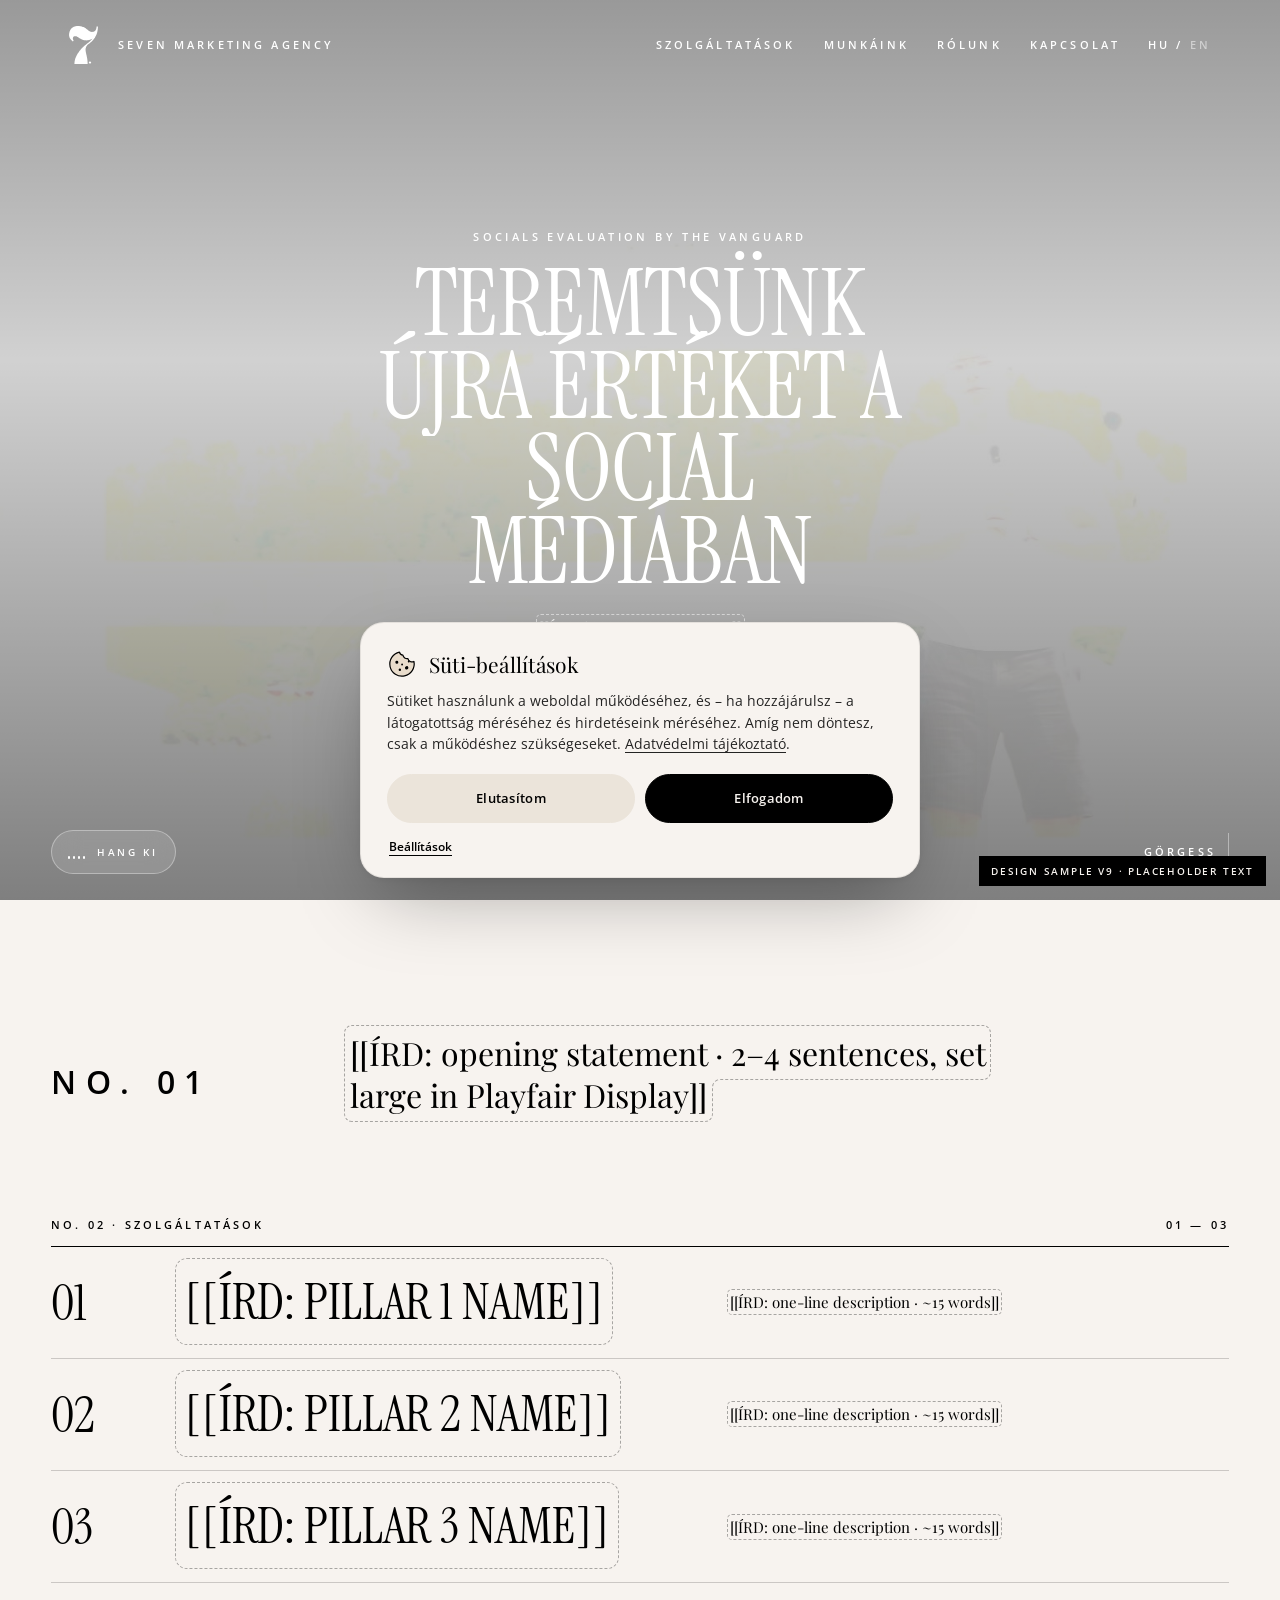
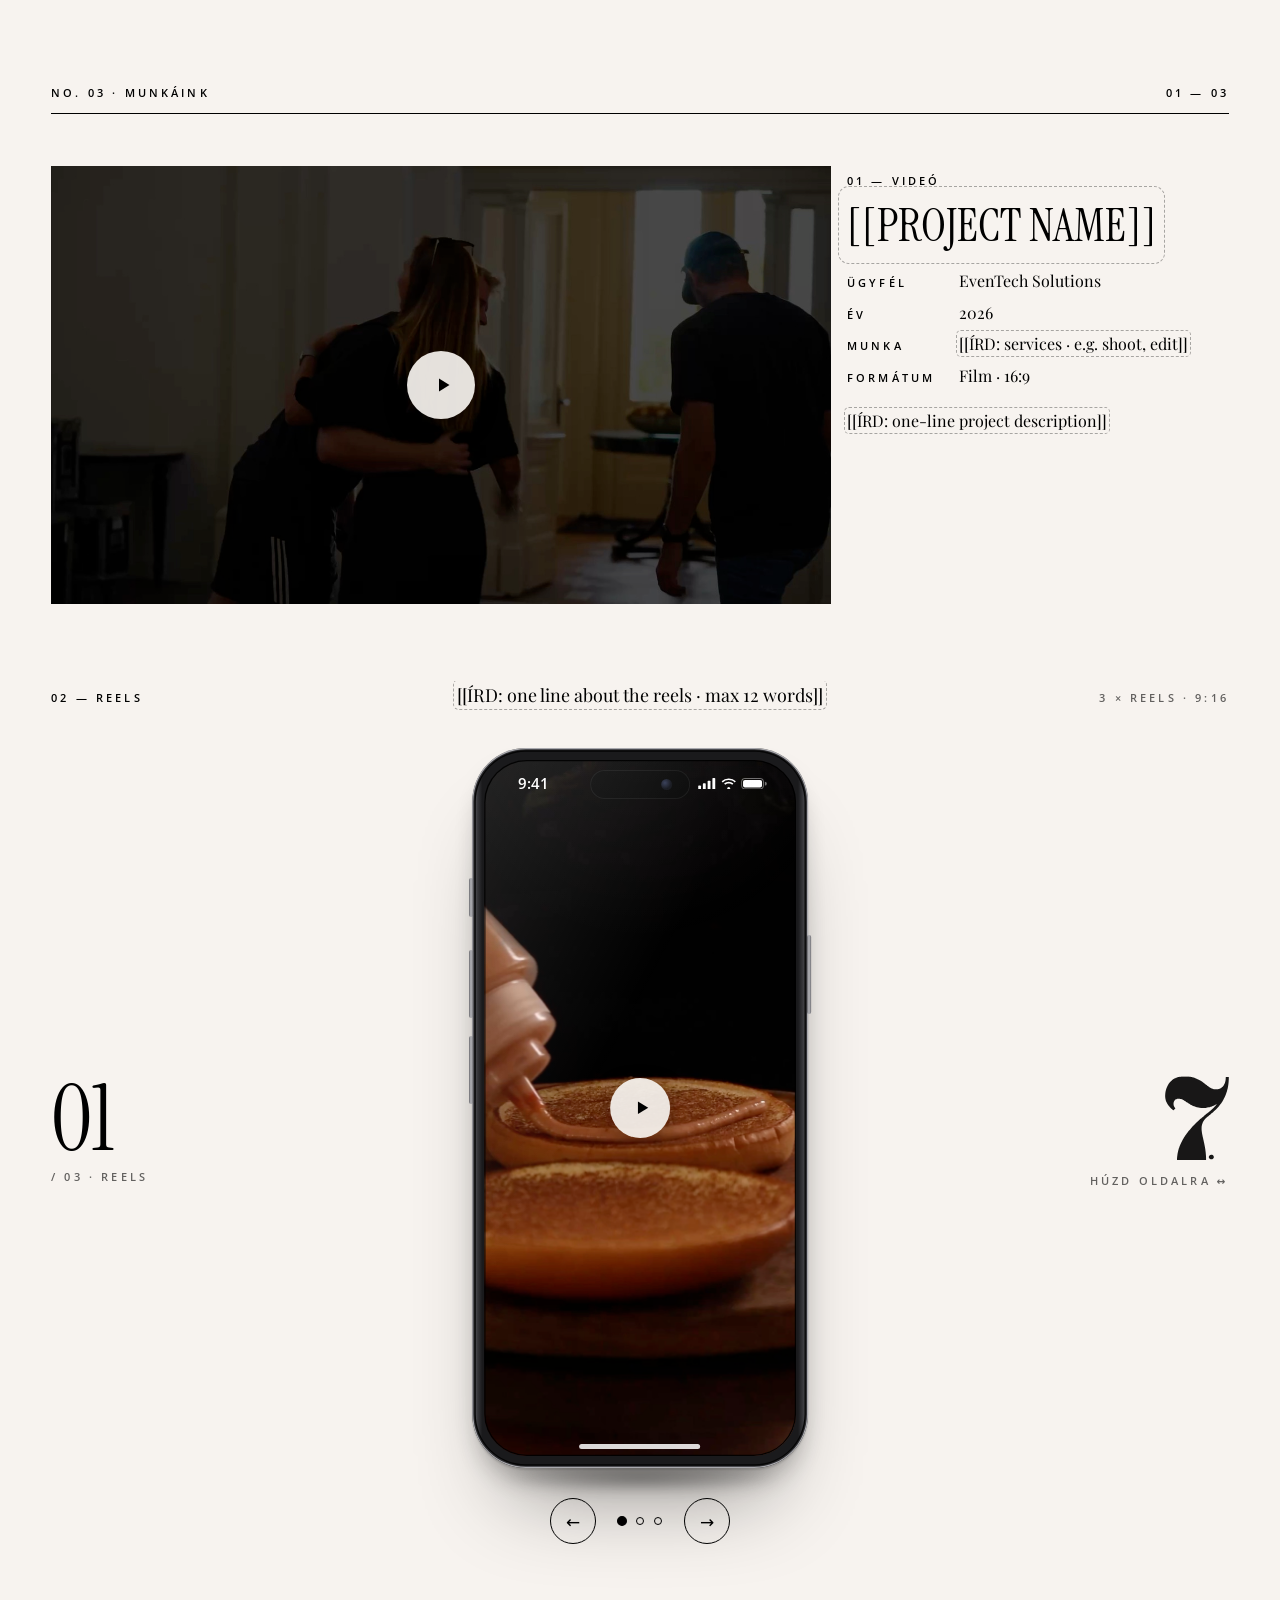
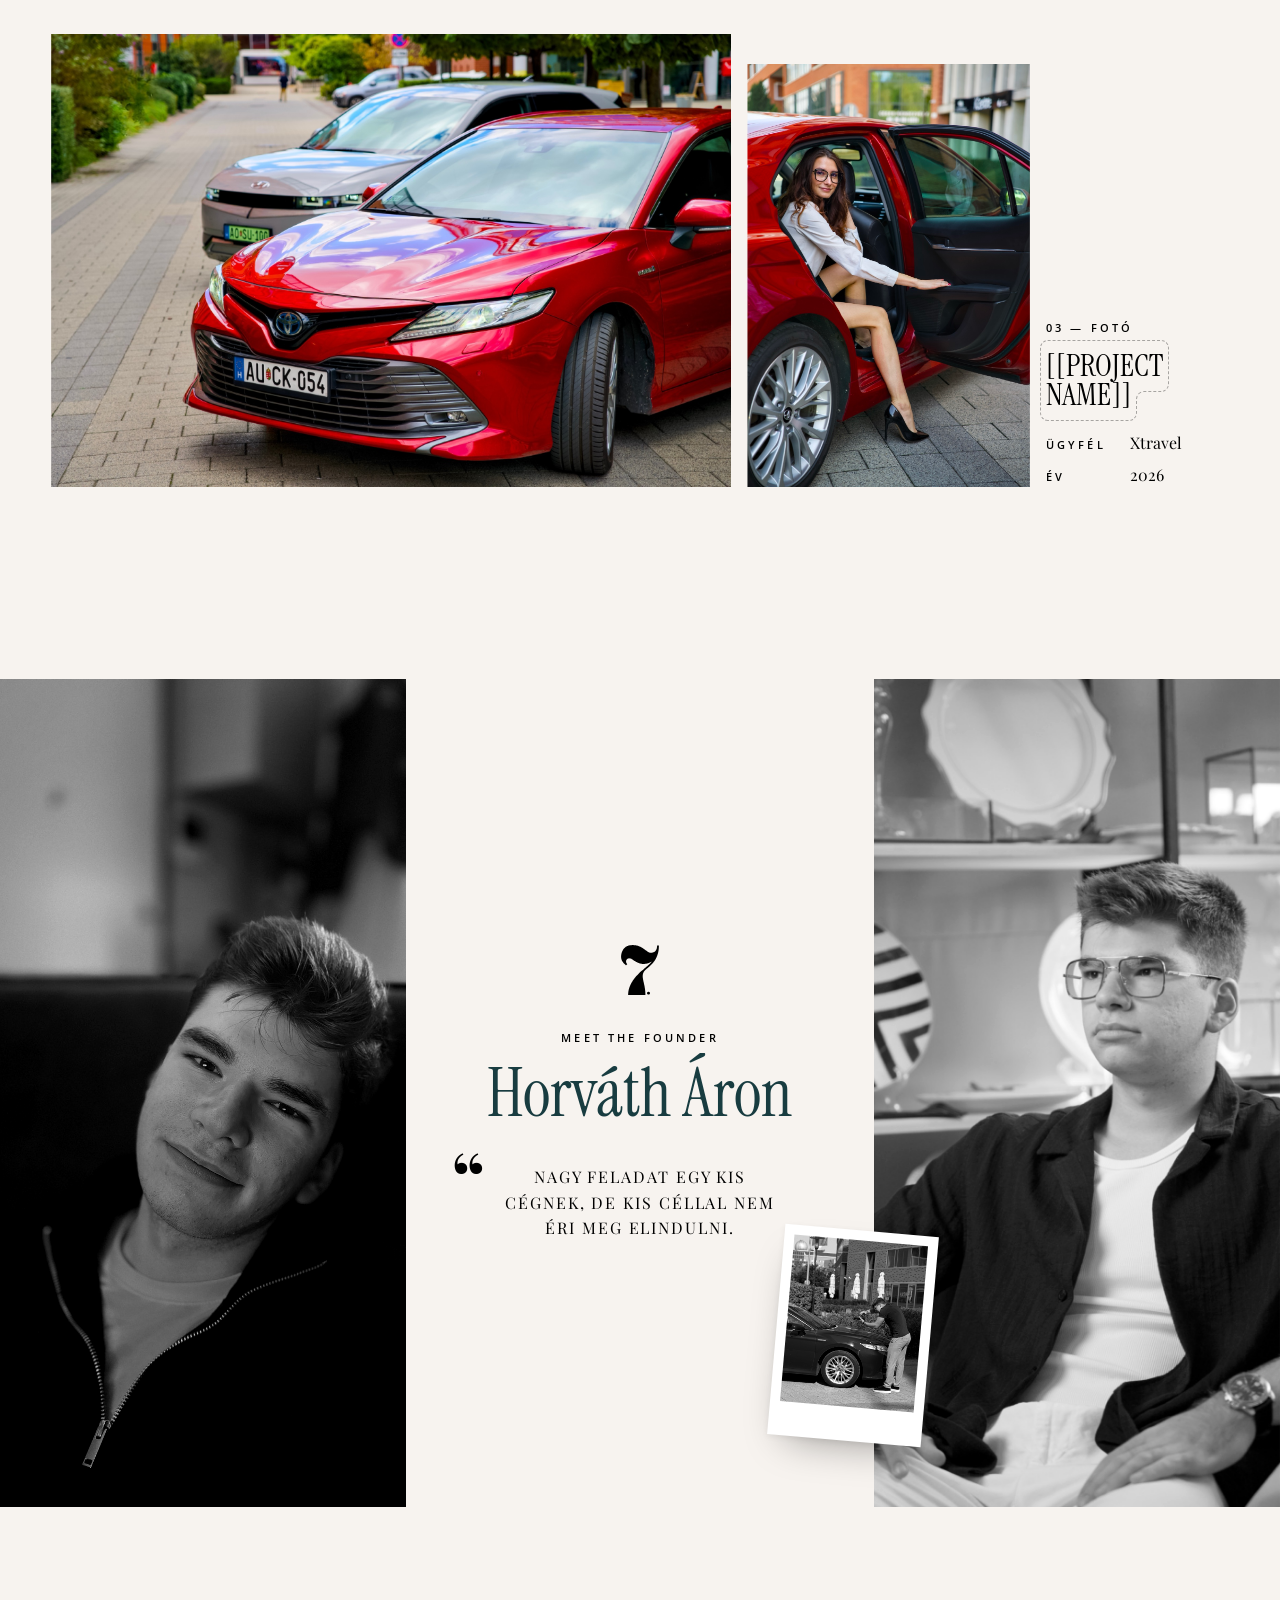
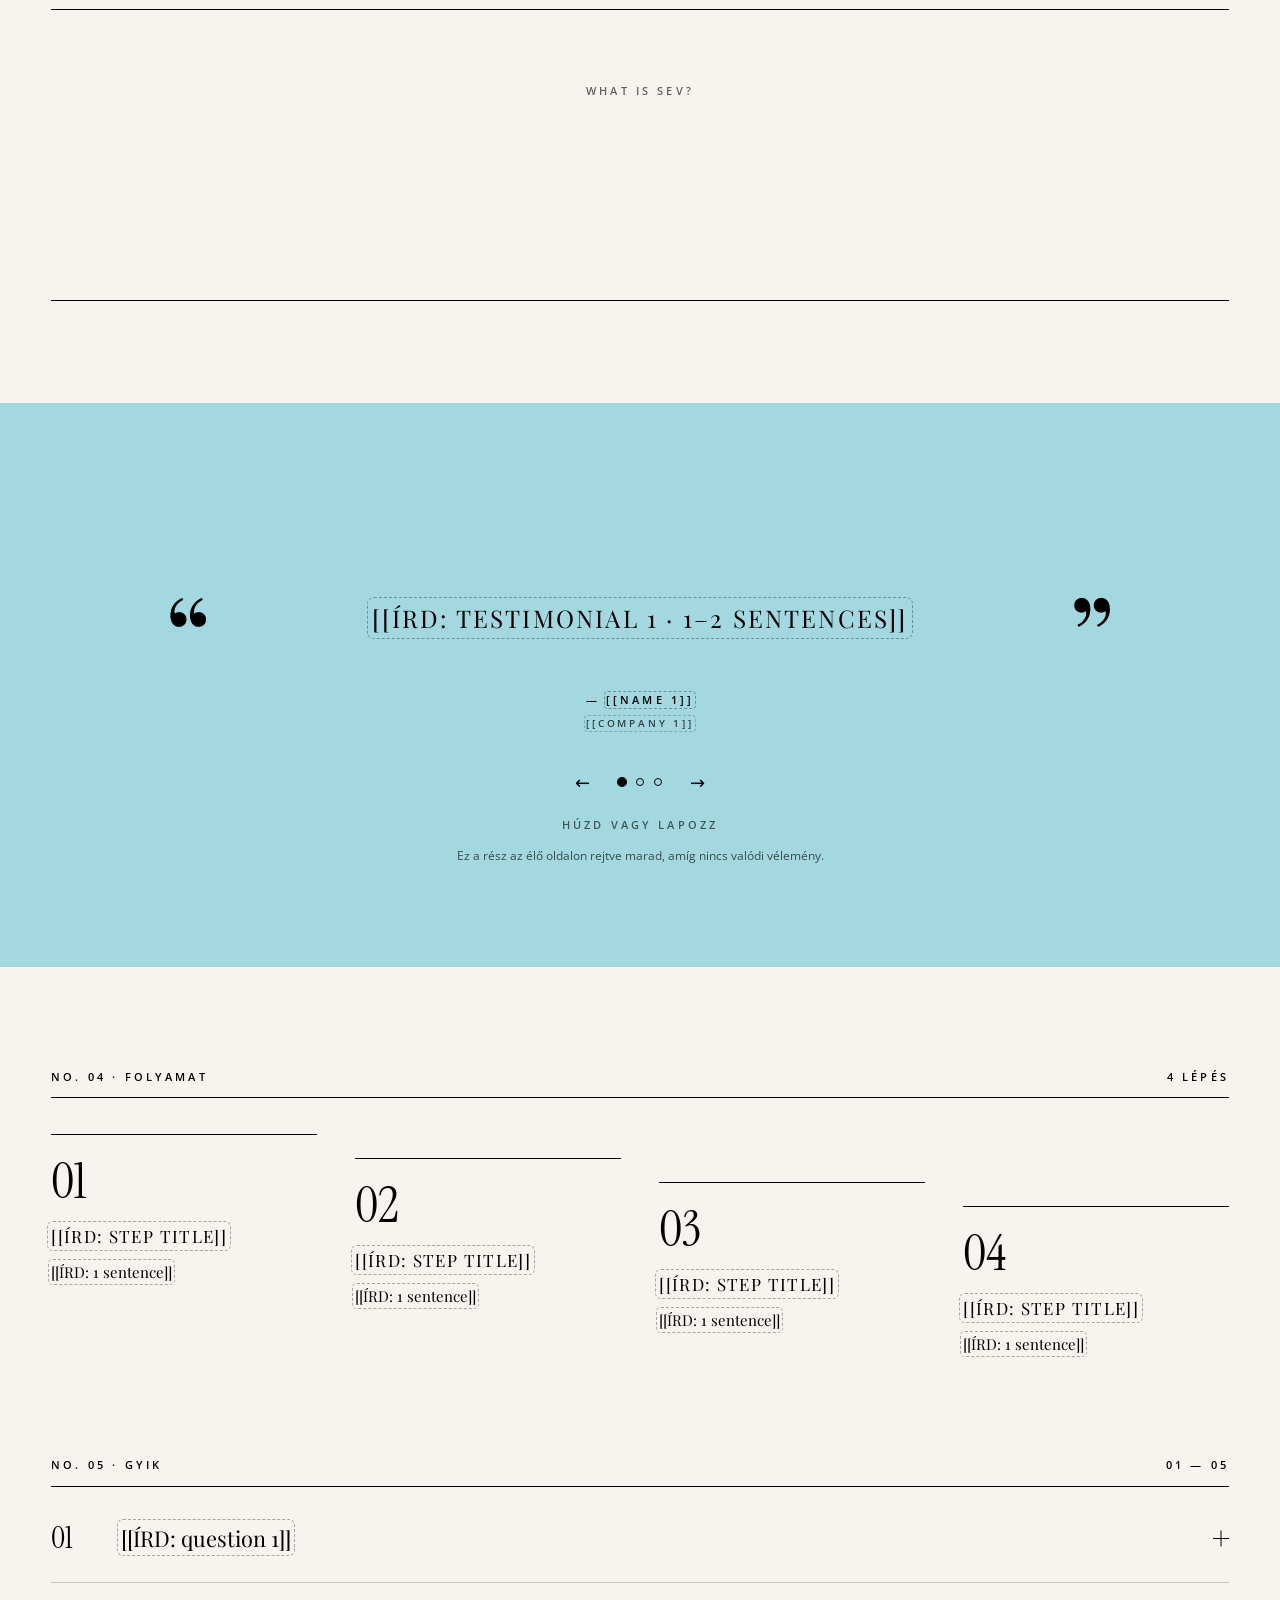
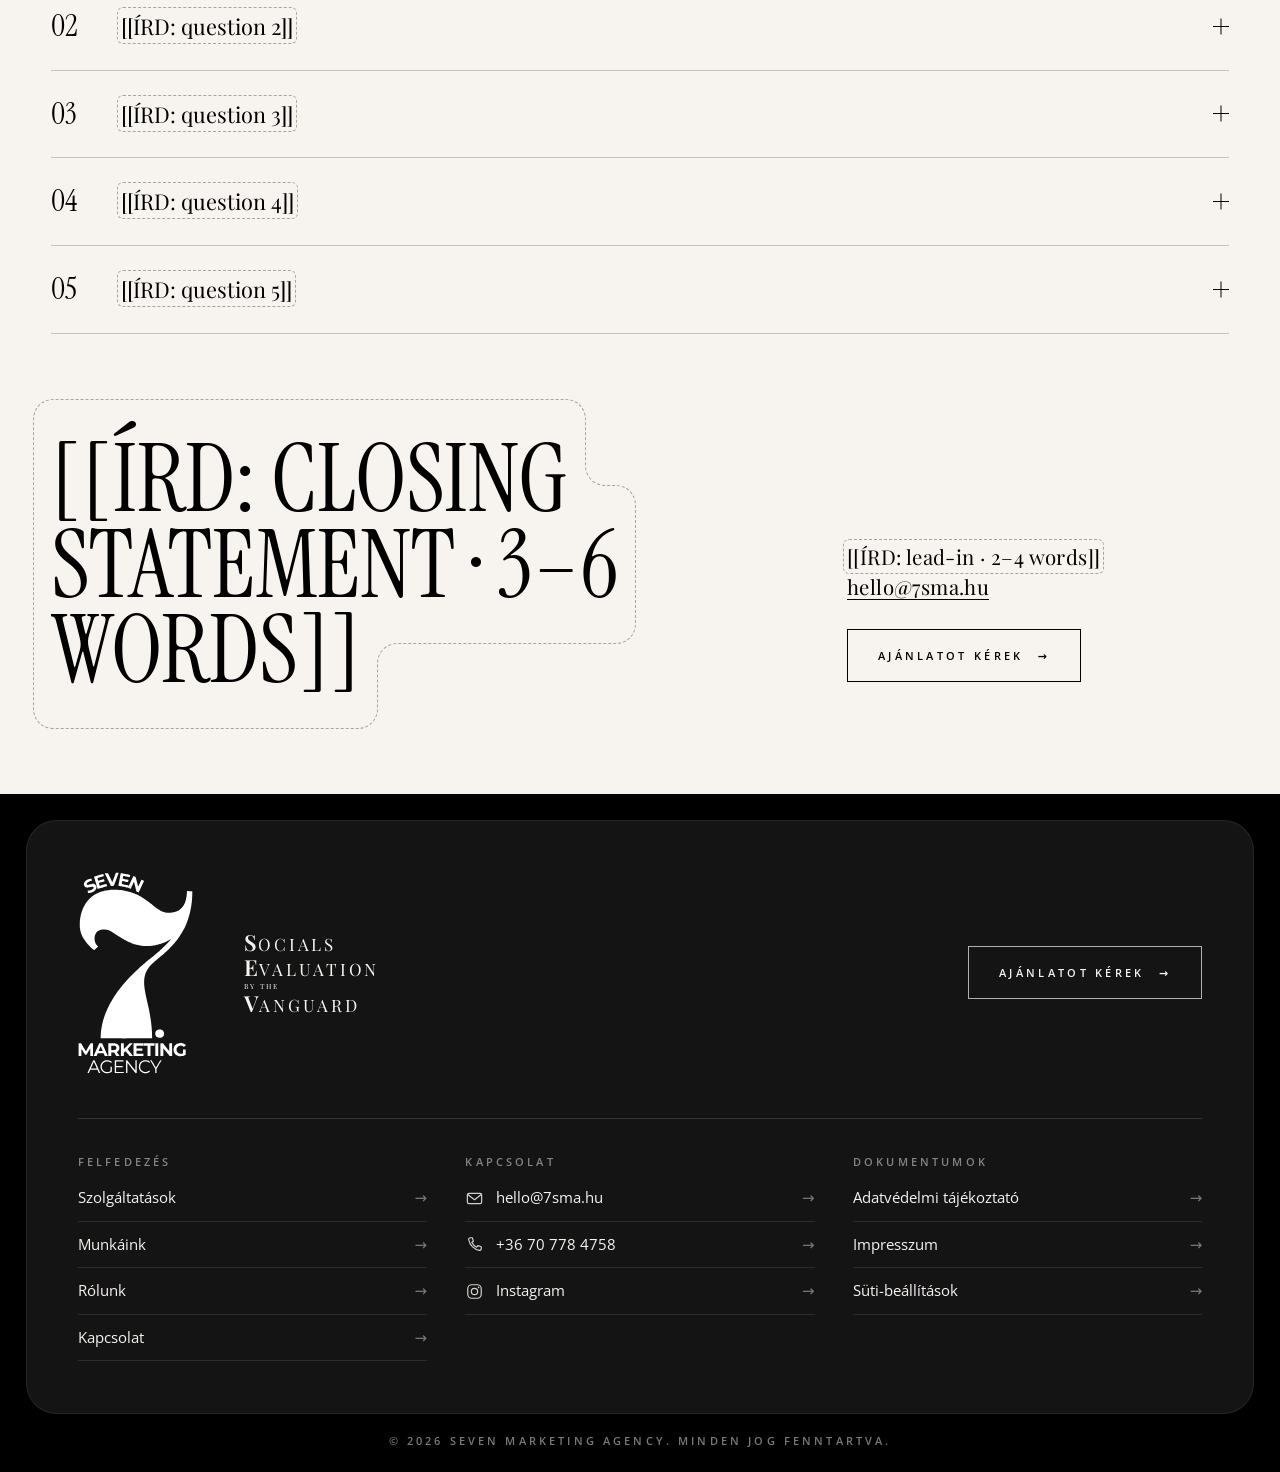
==== commit 5a4e57b9: "Design sample v9: mobile work layout, realistic phones, desktop spacing Fix stacked project details " ====
--- a/index.html
+++ b/index.html
@@ -10,11 +10,11 @@
 <link rel="preconnect" href="https://fonts.googleapis.com">
 <link rel="preconnect" href="https://fonts.gstatic.com" crossorigin>
 <link href="https://fonts.googleapis.com/css2?family=Instrument+Serif:ital@0;1&family=Open+Sans:wght@400;600&family=Playfair+Display:ital,wght@0,400;0,600;1,400&display=swap" rel="stylesheet">
-<link rel="stylesheet" href="assets/site.css?v=8d">
+<link rel="stylesheet" href="assets/site.css?v=9">
 <link rel="alternate" hreflang="hu" href="index.html"><link rel="alternate" hreflang="en" href="en/index.html">
 </head>
 <body>
-<div class="sample-badge" id="badge">Design sample v8 · placeholder text</div>
+<div class="sample-badge" id="badge">Design sample v9 · placeholder text</div>
 
 <header class="frame" id="frame">
   <a class="brand" href="index.html" aria-label="Seven Marketing Agency – kezdőlap"><img src="logo/seven-monogram.svg" alt=""><span class="label">Seven Marketing Agency</span></a>
@@ -54,7 +54,7 @@
     <a class="btn rv" href="#munkaink">Munkáink <span>→</span></a>
   </div>
   <div class="foot label">
-    <button type="button" class="snd" id="heroSound" aria-pressed="false" aria-label="Hang bekapcsolása"><span class="eq" aria-hidden="true"><i></i><i></i><i></i><i></i></span><span class="snd-t">Hang</span></button>
+    <button type="button" class="snd" id="heroSound" aria-pressed="false" aria-label="Hang bekapcsolása"><span class="eq" aria-hidden="true"><i></i><i></i><i></i><i></i></span><span class="snd-t">Hang <b class="st-off">ki</b><b class="st-on">be</b></span></button>
     <span class="cue">Görgess <i></i></span>
   </div>
 </section>
@@ -95,7 +95,9 @@
     <span class="label">3 × Reels · 9:16</span>
   </div>
   <div class="rc" id="reels" tabindex="0" aria-roledescription="carousel">
-    <div class="rc-stage"><div class="rc-card" data-k="0"><div class="phone"><div class="screen vid player"><video src="video/food-1.mp4" poster="img/food-1-poster.jpg" playsinline preload="metadata" data-work></video><div class="sbar" aria-hidden="true"><span>9:41</span><span class="si"><svg viewBox="0 0 18 12" fill="currentColor"><rect x="0" y="8" width="3" height="4" rx=".8"/><rect x="5" y="5.5" width="3" height="6.5" rx=".8"/><rect x="10" y="3" width="3" height="9" rx=".8"/><rect x="15" y="0" width="3" height="12" rx=".8"/></svg><svg viewBox="0 0 16 12" fill="currentColor"><path d="M8 2.2c2.4 0 4.6.9 6.3 2.5l1.2-1.3A10.6 10.6 0 008 .4 10.6 10.6 0 00.5 3.4l1.2 1.3A8.8 8.8 0 018 2.2zm0 3.6c1.4 0 2.7.5 3.7 1.4l1.2-1.3A7.2 7.2 0 008 4a7.2 7.2 0 00-4.9 1.9l1.2 1.3c1-.9 2.3-1.4 3.7-1.4zM8 9.4a1.6 1.6 0 100 3.2 1.6 1.6 0 000-3.2z"/></svg><svg viewBox="0 0 27 12"><rect x=".5" y=".5" width="23" height="11" rx="3.2" fill="none" stroke="currentColor" opacity=".45"/><rect x="2" y="2" width="20" height="8" rx="2" fill="currentColor"/><path d="M25 4v4a2 2 0 000-4z" fill="currentColor" opacity=".45"/></svg></span></div><i class="island" aria-hidden="true"></i><button type="button" class="play" aria-label="Lejátszás / szünet"><svg class="i-play" viewBox="0 0 24 24" fill="currentColor"><path d="M8 5.5v13l10.5-6.5z"/></svg></button><div class="ctl"><button type="button" class="c-play" aria-label="Lejátszás / szünet"><svg class="i-play" viewBox="0 0 24 24" fill="currentColor"><path d="M8 5.5v13l10.5-6.5z"/></svg><svg class="i-pause" viewBox="0 0 24 24" fill="currentColor"><rect x="7" y="5.5" width="3.4" height="13" rx="1"/><rect x="13.6" y="5.5" width="3.4" height="13" rx="1"/></svg></button><span class="c-time">0:00</span><input class="c-seek" type="range" min="0" max="1000" step="1" value="0" aria-label="Videó pozíció"><button type="button" class="c-mute" aria-label="Hang be/ki"><svg class="i-vol" viewBox="0 0 24 24" fill="none" stroke="currentColor" stroke-width="1.7" stroke-linecap="round" stroke-linejoin="round"><path d="M4 9.5h3.5L12 6v12l-4.5-3.5H4z"/><path d="M15.5 9a4 4 0 010 6M18 6.5a7.5 7.5 0 010 11"/></svg><svg class="i-muted" viewBox="0 0 24 24" fill="none" stroke="currentColor" stroke-width="1.7" stroke-linecap="round" stroke-linejoin="round"><path d="M4 9.5h3.5L12 6v12l-4.5-3.5H4z"/><path d="M16 10l4 4M20 10l-4 4"/></svg></button><button type="button" class="c-fs" aria-label="Teljes képernyő"><svg viewBox="0 0 24 24" fill="none" stroke="currentColor" stroke-width="1.7" stroke-linecap="round" stroke-linejoin="round"><path d="M4 9V4h5M20 9V4h-5M4 15v5h5M20 15v5h-5"/></svg></button></div><i class="homebar" aria-hidden="true"></i></div></div></div><div class="rc-card" data-k="1"><div class="phone"><div class="screen vid player"><video src="video/food-2.mp4" poster="img/food-2-poster.jpg" playsinline preload="metadata" data-work></video><div class="sbar" aria-hidden="true"><span>9:41</span><span class="si"><svg viewBox="0 0 18 12" fill="currentColor"><rect x="0" y="8" width="3" height="4" rx=".8"/><rect x="5" y="5.5" width="3" height="6.5" rx=".8"/><rect x="10" y="3" width="3" height="9" rx=".8"/><rect x="15" y="0" width="3" height="12" rx=".8"/></svg><svg viewBox="0 0 16 12" fill="currentColor"><path d="M8 2.2c2.4 0 4.6.9 6.3 2.5l1.2-1.3A10.6 10.6 0 008 .4 10.6 10.6 0 00.5 3.4l1.2 1.3A8.8 8.8 0 018 2.2zm0 3.6c1.4 0 2.7.5 3.7 1.4l1.2-1.3A7.2 7.2 0 008 4a7.2 7.2 0 00-4.9 1.9l1.2 1.3c1-.9 2.3-1.4 3.7-1.4zM8 9.4a1.6 1.6 0 100 3.2 1.6 1.6 0 000-3.2z"/></svg><svg viewBox="0 0 27 12"><rect x=".5" y=".5" width="23" height="11" rx="3.2" fill="none" stroke="currentColor" opacity=".45"/><rect x="2" y="2" width="20" height="8" rx="2" fill="currentColor"/><path d="M25 4v4a2 2 0 000-4z" fill="currentColor" opacity=".45"/></svg></span></div><i class="island" aria-hidden="true"></i><button type="button" class="play" aria-label="Lejátszás / szünet"><svg class="i-play" viewBox="0 0 24 24" fill="currentColor"><path d="M8 5.5v13l10.5-6.5z"/></svg></button><div class="ctl"><button type="button" class="c-play" aria-label="Lejátszás / szünet"><svg class="i-play" viewBox="0 0 24 24" fill="currentColor"><path d="M8 5.5v13l10.5-6.5z"/></svg><svg class="i-pause" viewBox="0 0 24 24" fill="currentColor"><rect x="7" y="5.5" width="3.4" height="13" rx="1"/><rect x="13.6" y="5.5" width="3.4" height="13" rx="1"/></svg></button><span class="c-time">0:00</span><input class="c-seek" type="range" min="0" max="1000" step="1" value="0" aria-label="Videó pozíció"><button type="button" class="c-mute" aria-label="Hang be/ki"><svg class="i-vol" viewBox="0 0 24 24" fill="none" stroke="currentColor" stroke-width="1.7" stroke-linecap="round" stroke-linejoin="round"><path d="M4 9.5h3.5L12 6v12l-4.5-3.5H4z"/><path d="M15.5 9a4 4 0 010 6M18 6.5a7.5 7.5 0 010 11"/></svg><svg class="i-muted" viewBox="0 0 24 24" fill="none" stroke="currentColor" stroke-width="1.7" stroke-linecap="round" stroke-linejoin="round"><path d="M4 9.5h3.5L12 6v12l-4.5-3.5H4z"/><path d="M16 10l4 4M20 10l-4 4"/></svg></button><button type="button" class="c-fs" aria-label="Teljes képernyő"><svg viewBox="0 0 24 24" fill="none" stroke="currentColor" stroke-width="1.7" stroke-linecap="round" stroke-linejoin="round"><path d="M4 9V4h5M20 9V4h-5M4 15v5h5M20 15v5h-5"/></svg></button></div><i class="homebar" aria-hidden="true"></i></div></div></div><div class="rc-card" data-k="2"><div class="phone"><div class="screen vid player"><video src="video/food-3.mp4" poster="img/food-3-poster.jpg" playsinline preload="metadata" data-work></video><div class="sbar" aria-hidden="true"><span>9:41</span><span class="si"><svg viewBox="0 0 18 12" fill="currentColor"><rect x="0" y="8" width="3" height="4" rx=".8"/><rect x="5" y="5.5" width="3" height="6.5" rx=".8"/><rect x="10" y="3" width="3" height="9" rx=".8"/><rect x="15" y="0" width="3" height="12" rx=".8"/></svg><svg viewBox="0 0 16 12" fill="currentColor"><path d="M8 2.2c2.4 0 4.6.9 6.3 2.5l1.2-1.3A10.6 10.6 0 008 .4 10.6 10.6 0 00.5 3.4l1.2 1.3A8.8 8.8 0 018 2.2zm0 3.6c1.4 0 2.7.5 3.7 1.4l1.2-1.3A7.2 7.2 0 008 4a7.2 7.2 0 00-4.9 1.9l1.2 1.3c1-.9 2.3-1.4 3.7-1.4zM8 9.4a1.6 1.6 0 100 3.2 1.6 1.6 0 000-3.2z"/></svg><svg viewBox="0 0 27 12"><rect x=".5" y=".5" width="23" height="11" rx="3.2" fill="none" stroke="currentColor" opacity=".45"/><rect x="2" y="2" width="20" height="8" rx="2" fill="currentColor"/><path d="M25 4v4a2 2 0 000-4z" fill="currentColor" opacity=".45"/></svg></span></div><i class="island" aria-hidden="true"></i><button type="button" class="play" aria-label="Lejátszás / szünet"><svg class="i-play" viewBox="0 0 24 24" fill="currentColor"><path d="M8 5.5v13l10.5-6.5z"/></svg></button><div class="ctl"><button type="button" class="c-play" aria-label="Lejátszás / szünet"><svg class="i-play" viewBox="0 0 24 24" fill="currentColor"><path d="M8 5.5v13l10.5-6.5z"/></svg><svg class="i-pause" viewBox="0 0 24 24" fill="currentColor"><rect x="7" y="5.5" width="3.4" height="13" rx="1"/><rect x="13.6" y="5.5" width="3.4" height="13" rx="1"/></svg></button><span class="c-time">0:00</span><input class="c-seek" type="range" min="0" max="1000" step="1" value="0" aria-label="Videó pozíció"><button type="button" class="c-mute" aria-label="Hang be/ki"><svg class="i-vol" viewBox="0 0 24 24" fill="none" stroke="currentColor" stroke-width="1.7" stroke-linecap="round" stroke-linejoin="round"><path d="M4 9.5h3.5L12 6v12l-4.5-3.5H4z"/><path d="M15.5 9a4 4 0 010 6M18 6.5a7.5 7.5 0 010 11"/></svg><svg class="i-muted" viewBox="0 0 24 24" fill="none" stroke="currentColor" stroke-width="1.7" stroke-linecap="round" stroke-linejoin="round"><path d="M4 9.5h3.5L12 6v12l-4.5-3.5H4z"/><path d="M16 10l4 4M20 10l-4 4"/></svg></button><button type="button" class="c-fs" aria-label="Teljes képernyő"><svg viewBox="0 0 24 24" fill="none" stroke="currentColor" stroke-width="1.7" stroke-linecap="round" stroke-linejoin="round"><path d="M4 9V4h5M20 9V4h-5M4 15v5h5M20 15v5h-5"/></svg></button></div><i class="homebar" aria-hidden="true"></i></div></div></div></div>
+    <div class="rc-side rc-l" aria-hidden="true"><span class="rc-n" id="rNum">01</span><span class="label">/ 03 · Reels</span></div>
+    <div class="rc-side rc-r" aria-hidden="true"><img src="logo/seven-monogram.svg" alt=""><span class="label">Húzd oldalra ↔</span></div>
+    <div class="rc-stage"><div class="rc-card" data-k="0"><div class="phone"><i class="vol" style="top:28%"></i><i class="vol" style="top:40%"></i><div class="screen vid player"><video src="video/food-1.mp4" poster="img/food-1-poster.jpg" playsinline preload="metadata" data-work></video><div class="sbar" aria-hidden="true"><span>9:41</span><span class="si"><svg viewBox="0 0 18 12" fill="currentColor"><rect x="0" y="8" width="3" height="4" rx=".8"/><rect x="5" y="5.5" width="3" height="6.5" rx=".8"/><rect x="10" y="3" width="3" height="9" rx=".8"/><rect x="15" y="0" width="3" height="12" rx=".8"/></svg><svg viewBox="0 0 16 12" fill="currentColor"><path d="M8 2.2c2.4 0 4.6.9 6.3 2.5l1.2-1.3A10.6 10.6 0 008 .4 10.6 10.6 0 00.5 3.4l1.2 1.3A8.8 8.8 0 018 2.2zm0 3.6c1.4 0 2.7.5 3.7 1.4l1.2-1.3A7.2 7.2 0 008 4a7.2 7.2 0 00-4.9 1.9l1.2 1.3c1-.9 2.3-1.4 3.7-1.4zM8 9.4a1.6 1.6 0 100 3.2 1.6 1.6 0 000-3.2z"/></svg><svg viewBox="0 0 27 12"><rect x=".5" y=".5" width="23" height="11" rx="3.2" fill="none" stroke="currentColor" opacity=".45"/><rect x="2" y="2" width="20" height="8" rx="2" fill="currentColor"/><path d="M25 4v4a2 2 0 000-4z" fill="currentColor" opacity=".45"/></svg></span></div><i class="island" aria-hidden="true"></i><button type="button" class="play" aria-label="Lejátszás / szünet"><svg class="i-play" viewBox="0 0 24 24" fill="currentColor"><path d="M8 5.5v13l10.5-6.5z"/></svg></button><div class="ctl"><button type="button" class="c-play" aria-label="Lejátszás / szünet"><svg class="i-play" viewBox="0 0 24 24" fill="currentColor"><path d="M8 5.5v13l10.5-6.5z"/></svg><svg class="i-pause" viewBox="0 0 24 24" fill="currentColor"><rect x="7" y="5.5" width="3.4" height="13" rx="1"/><rect x="13.6" y="5.5" width="3.4" height="13" rx="1"/></svg></button><span class="c-time">0:00</span><input class="c-seek" type="range" min="0" max="1000" step="1" value="0" aria-label="Videó pozíció"><button type="button" class="c-mute" aria-label="Hang be/ki"><svg class="i-vol" viewBox="0 0 24 24" fill="none" stroke="currentColor" stroke-width="1.7" stroke-linecap="round" stroke-linejoin="round"><path d="M4 9.5h3.5L12 6v12l-4.5-3.5H4z"/><path d="M15.5 9a4 4 0 010 6M18 6.5a7.5 7.5 0 010 11"/></svg><svg class="i-muted" viewBox="0 0 24 24" fill="none" stroke="currentColor" stroke-width="1.7" stroke-linecap="round" stroke-linejoin="round"><path d="M4 9.5h3.5L12 6v12l-4.5-3.5H4z"/><path d="M16 10l4 4M20 10l-4 4"/></svg></button><button type="button" class="c-fs" aria-label="Teljes képernyő"><svg viewBox="0 0 24 24" fill="none" stroke="currentColor" stroke-width="1.7" stroke-linecap="round" stroke-linejoin="round"><path d="M4 9V4h5M20 9V4h-5M4 15v5h5M20 15v5h-5"/></svg></button></div><i class="homebar" aria-hidden="true"></i></div></div></div><div class="rc-card" data-k="1"><div class="phone"><i class="vol" style="top:28%"></i><i class="vol" style="top:40%"></i><div class="screen vid player"><video src="video/food-2.mp4" poster="img/food-2-poster.jpg" playsinline preload="metadata" data-work></video><div class="sbar" aria-hidden="true"><span>9:41</span><span class="si"><svg viewBox="0 0 18 12" fill="currentColor"><rect x="0" y="8" width="3" height="4" rx=".8"/><rect x="5" y="5.5" width="3" height="6.5" rx=".8"/><rect x="10" y="3" width="3" height="9" rx=".8"/><rect x="15" y="0" width="3" height="12" rx=".8"/></svg><svg viewBox="0 0 16 12" fill="currentColor"><path d="M8 2.2c2.4 0 4.6.9 6.3 2.5l1.2-1.3A10.6 10.6 0 008 .4 10.6 10.6 0 00.5 3.4l1.2 1.3A8.8 8.8 0 018 2.2zm0 3.6c1.4 0 2.7.5 3.7 1.4l1.2-1.3A7.2 7.2 0 008 4a7.2 7.2 0 00-4.9 1.9l1.2 1.3c1-.9 2.3-1.4 3.7-1.4zM8 9.4a1.6 1.6 0 100 3.2 1.6 1.6 0 000-3.2z"/></svg><svg viewBox="0 0 27 12"><rect x=".5" y=".5" width="23" height="11" rx="3.2" fill="none" stroke="currentColor" opacity=".45"/><rect x="2" y="2" width="20" height="8" rx="2" fill="currentColor"/><path d="M25 4v4a2 2 0 000-4z" fill="currentColor" opacity=".45"/></svg></span></div><i class="island" aria-hidden="true"></i><button type="button" class="play" aria-label="Lejátszás / szünet"><svg class="i-play" viewBox="0 0 24 24" fill="currentColor"><path d="M8 5.5v13l10.5-6.5z"/></svg></button><div class="ctl"><button type="button" class="c-play" aria-label="Lejátszás / szünet"><svg class="i-play" viewBox="0 0 24 24" fill="currentColor"><path d="M8 5.5v13l10.5-6.5z"/></svg><svg class="i-pause" viewBox="0 0 24 24" fill="currentColor"><rect x="7" y="5.5" width="3.4" height="13" rx="1"/><rect x="13.6" y="5.5" width="3.4" height="13" rx="1"/></svg></button><span class="c-time">0:00</span><input class="c-seek" type="range" min="0" max="1000" step="1" value="0" aria-label="Videó pozíció"><button type="button" class="c-mute" aria-label="Hang be/ki"><svg class="i-vol" viewBox="0 0 24 24" fill="none" stroke="currentColor" stroke-width="1.7" stroke-linecap="round" stroke-linejoin="round"><path d="M4 9.5h3.5L12 6v12l-4.5-3.5H4z"/><path d="M15.5 9a4 4 0 010 6M18 6.5a7.5 7.5 0 010 11"/></svg><svg class="i-muted" viewBox="0 0 24 24" fill="none" stroke="currentColor" stroke-width="1.7" stroke-linecap="round" stroke-linejoin="round"><path d="M4 9.5h3.5L12 6v12l-4.5-3.5H4z"/><path d="M16 10l4 4M20 10l-4 4"/></svg></button><button type="button" class="c-fs" aria-label="Teljes képernyő"><svg viewBox="0 0 24 24" fill="none" stroke="currentColor" stroke-width="1.7" stroke-linecap="round" stroke-linejoin="round"><path d="M4 9V4h5M20 9V4h-5M4 15v5h5M20 15v5h-5"/></svg></button></div><i class="homebar" aria-hidden="true"></i></div></div></div><div class="rc-card" data-k="2"><div class="phone"><i class="vol" style="top:28%"></i><i class="vol" style="top:40%"></i><div class="screen vid player"><video src="video/food-3.mp4" poster="img/food-3-poster.jpg" playsinline preload="metadata" data-work></video><div class="sbar" aria-hidden="true"><span>9:41</span><span class="si"><svg viewBox="0 0 18 12" fill="currentColor"><rect x="0" y="8" width="3" height="4" rx=".8"/><rect x="5" y="5.5" width="3" height="6.5" rx=".8"/><rect x="10" y="3" width="3" height="9" rx=".8"/><rect x="15" y="0" width="3" height="12" rx=".8"/></svg><svg viewBox="0 0 16 12" fill="currentColor"><path d="M8 2.2c2.4 0 4.6.9 6.3 2.5l1.2-1.3A10.6 10.6 0 008 .4 10.6 10.6 0 00.5 3.4l1.2 1.3A8.8 8.8 0 018 2.2zm0 3.6c1.4 0 2.7.5 3.7 1.4l1.2-1.3A7.2 7.2 0 008 4a7.2 7.2 0 00-4.9 1.9l1.2 1.3c1-.9 2.3-1.4 3.7-1.4zM8 9.4a1.6 1.6 0 100 3.2 1.6 1.6 0 000-3.2z"/></svg><svg viewBox="0 0 27 12"><rect x=".5" y=".5" width="23" height="11" rx="3.2" fill="none" stroke="currentColor" opacity=".45"/><rect x="2" y="2" width="20" height="8" rx="2" fill="currentColor"/><path d="M25 4v4a2 2 0 000-4z" fill="currentColor" opacity=".45"/></svg></span></div><i class="island" aria-hidden="true"></i><button type="button" class="play" aria-label="Lejátszás / szünet"><svg class="i-play" viewBox="0 0 24 24" fill="currentColor"><path d="M8 5.5v13l10.5-6.5z"/></svg></button><div class="ctl"><button type="button" class="c-play" aria-label="Lejátszás / szünet"><svg class="i-play" viewBox="0 0 24 24" fill="currentColor"><path d="M8 5.5v13l10.5-6.5z"/></svg><svg class="i-pause" viewBox="0 0 24 24" fill="currentColor"><rect x="7" y="5.5" width="3.4" height="13" rx="1"/><rect x="13.6" y="5.5" width="3.4" height="13" rx="1"/></svg></button><span class="c-time">0:00</span><input class="c-seek" type="range" min="0" max="1000" step="1" value="0" aria-label="Videó pozíció"><button type="button" class="c-mute" aria-label="Hang be/ki"><svg class="i-vol" viewBox="0 0 24 24" fill="none" stroke="currentColor" stroke-width="1.7" stroke-linecap="round" stroke-linejoin="round"><path d="M4 9.5h3.5L12 6v12l-4.5-3.5H4z"/><path d="M15.5 9a4 4 0 010 6M18 6.5a7.5 7.5 0 010 11"/></svg><svg class="i-muted" viewBox="0 0 24 24" fill="none" stroke="currentColor" stroke-width="1.7" stroke-linecap="round" stroke-linejoin="round"><path d="M4 9.5h3.5L12 6v12l-4.5-3.5H4z"/><path d="M16 10l4 4M20 10l-4 4"/></svg></button><button type="button" class="c-fs" aria-label="Teljes képernyő"><svg viewBox="0 0 24 24" fill="none" stroke="currentColor" stroke-width="1.7" stroke-linecap="round" stroke-linejoin="round"><path d="M4 9V4h5M20 9V4h-5M4 15v5h5M20 15v5h-5"/></svg></button></div><i class="homebar" aria-hidden="true"></i></div></div></div></div>
     <div class="rc-ctrl">
       <button class="arr" type="button" data-r="-1" aria-label="Előző">←</button>
       <div class="dots" id="rDots"><button class="on" aria-label="1"></button><button aria-label="2"></button><button aria-label="3"></button></div>
@@ -117,8 +119,7 @@
 <section class="spread" id="rolunk">
   <div class="side reveal"><img class="bw" src="img/founder-portrait.jpg" alt=""></div>
   <div class="center">
-    <img class="m7" src="logo/seven-monogram.svg" alt="">
-    <p class="label">Meet the founder</p>
+    <div class="f-top"><img class="m7" src="logo/seven-monogram.svg" alt=""><p class="label">Meet the founder</p></div>
     <p class="name" data-split>Horváth Áron</p>
     <blockquote class="fq rv"><span class="qm o" aria-hidden="true">&ldquo;</span>Nagy feladat egy kis cégnek, de kis céllal nem éri meg elindulni.<span class="qm c" aria-hidden="true">&rdquo;</span></blockquote>
     <div class="polaroid drop"><img class="bw" src="img/bts-camry.jpg" alt=""></div>
@@ -217,6 +218,6 @@
   </div>
 </div>
 
-<script src="assets/site.js?v=8d"></script>
+<script src="assets/site.js?v=9"></script>
 </body>
 </html>
--- a/assets/site.css
+++ b/assets/site.css
@@ -482,3 +482,75 @@
 .btn:hover{color:var(--ivory)}.btn:hover::before{transform:none}
 .hero .btn{color:#fff;border-color:rgba(255,255,255,.85)}.hero .btn::before{background:var(--ivory)}.hero .btn:hover{color:var(--ink)}
 .btn-light{color:var(--ivory);border-color:rgba(247,243,239,.7)}.btn-light::before{background:var(--ivory)}.btn-light:hover{color:var(--ink)}
+
+
+/* ===== v9 ===== */
+/* project rows stack on small screens (film + details) */
+@media (max-width:980px){.project>*{grid-column:1/-1!important}.p-a .meta{padding-top:18px}}
+.work .project:last-child{margin-bottom:0}
+
+/* hero: more air between the header and the kicker on desktop */
+@media (min-width:821px){
+  .hero .content{inset:0 0 96px;padding-top:150px}
+  .hero h1{font-size:clamp(46px,7.2vw,128px)}
+}
+
+/* sound toggle shows its state: "Hang ki" / "Hang be" */
+.snd b{font-weight:600}
+.snd .st-on,.snd[aria-pressed=true] .st-off{display:none}
+.snd[aria-pressed=true] .st-on{display:inline}
+.snd[aria-pressed=true]{background:rgba(247,243,239,.92);color:var(--ink);border-color:transparent}
+
+/* phones: more realistic — thin polished rim, black bezel, glass glare, soft contact shadow */
+.phone{border-radius:16cqw;padding:3.6cqw;
+  background:linear-gradient(90deg,#8d8d92 0%,#3b3b3f 1.4%,#1a1a1c 3%,#1a1a1c 97%,#3b3b3f 98.6%,#8d8d92 100%),#1a1a1c;
+  box-shadow:inset 0 0 0 .35cqw #a9a9ae,inset 0 0 0 .7cqw #2b2b2e,inset 0 0 0 1.1cqw #050505,
+    0 2px 2px rgba(0,0,0,.12),0 18px 30px -12px rgba(0,0,0,.35),0 60px 90px -40px rgba(0,0,0,.45)}
+.phone .screen{inset:3.6cqw;border-radius:12.6cqw}
+.phone .screen::after{content:"";position:absolute;inset:0;z-index:7;pointer-events:none;border-radius:inherit;
+  background:linear-gradient(118deg,rgba(255,255,255,.13) 0%,rgba(255,255,255,.04) 28%,transparent 42%),
+             radial-gradient(120% 60% at 50% -10%,rgba(255,255,255,.06),transparent 60%);
+  box-shadow:inset 0 0 0 .4cqw rgba(0,0,0,.9)}
+.phone::before,.phone::after{width:1.1cqw;background:linear-gradient(90deg,#5d5d62,#b9b9be 45%,#6d6d72);box-shadow:none}
+.phone::before{left:-.9cqw;top:18%;height:5.5%}
+.phone::after{right:-.9cqw;top:26%;height:11%}
+.phone .vol{position:absolute;left:-.9cqw;width:1.1cqw;height:9.5%;border-radius:1cqw;background:linear-gradient(90deg,#5d5d62,#b9b9be 45%,#6d6d72)}
+.phone .island{top:3cqw;width:30cqw;height:8.6cqw;margin-left:-15cqw;box-shadow:inset 0 0 0 .3cqw #111}
+.phone .island::after{content:"";position:absolute;right:5.5cqw;top:50%;width:3.2cqw;height:3.2cqw;margin-top:-1.6cqw;border-radius:50%;
+  background:radial-gradient(circle at 35% 35%,#2d3550,#0b0d14 60%)}
+.rc-card .phone{transform:translateZ(0)}
+/* floor shadow under the active phone */
+.rc-card::after{content:"";position:absolute;left:8%;right:8%;bottom:-3.5%;height:4%;border-radius:50%;background:radial-gradient(closest-side,rgba(0,0,0,.28),transparent);filter:blur(4px);z-index:-1}
+
+/* reels: side elements on wide screens */
+.rc{position:relative}
+.rc-side{display:none}
+@media (min-width:1280px){
+  .rc-side{display:flex;flex-direction:column;gap:14px;position:absolute;top:50%;transform:translateY(-62%);width:calc(50vw - 560px);max-width:240px;z-index:0}
+  .rc-l{left:var(--pad)}
+  .rc-r{right:var(--pad);align-items:flex-end;text-align:right}
+  .rc-n{font-family:var(--display);font-size:clamp(90px,8vw,150px);line-height:.8}
+  .rc-side .label{opacity:.6}
+  .rc-r img{width:clamp(60px,5vw,90px);opacity:.9}
+}
+@media (min-width:1280px) and (max-width:1500px){.rc-side{width:150px}.rc-n{font-size:90px}}
+
+/* founder on mobile: monogram + label at the top of the photo, name + quote at the bottom */
+.f-top{display:flex;flex-direction:column;align-items:center}
+.f-top .label{margin-bottom:18px}
+@media (max-width:820px){
+  .spread .center{justify-content:space-between;padding-top:92px}
+  .spread .f-top .m7{margin-bottom:14px}
+  .spread .f-top .label{margin-bottom:0}
+  .spread .side:first-child::after{background:linear-gradient(180deg,rgba(0,0,0,.55) 0%,rgba(0,0,0,.15) 26%,rgba(0,0,0,.35) 55%,rgba(0,0,0,.85) 100%)}
+  .spread .name{margin-top:auto}
+}
+
+/* What is SEV: centred on desktop */
+@media (min-width:821px){
+  .sev{text-align:center}
+  .sev .acro-flex{justify-content:center}
+  .sev-bottom{grid-template-columns:1fr;justify-items:center;gap:22px}
+  .sev .local{max-width:none}
+  .sev p.txt{margin:0 auto}
+}
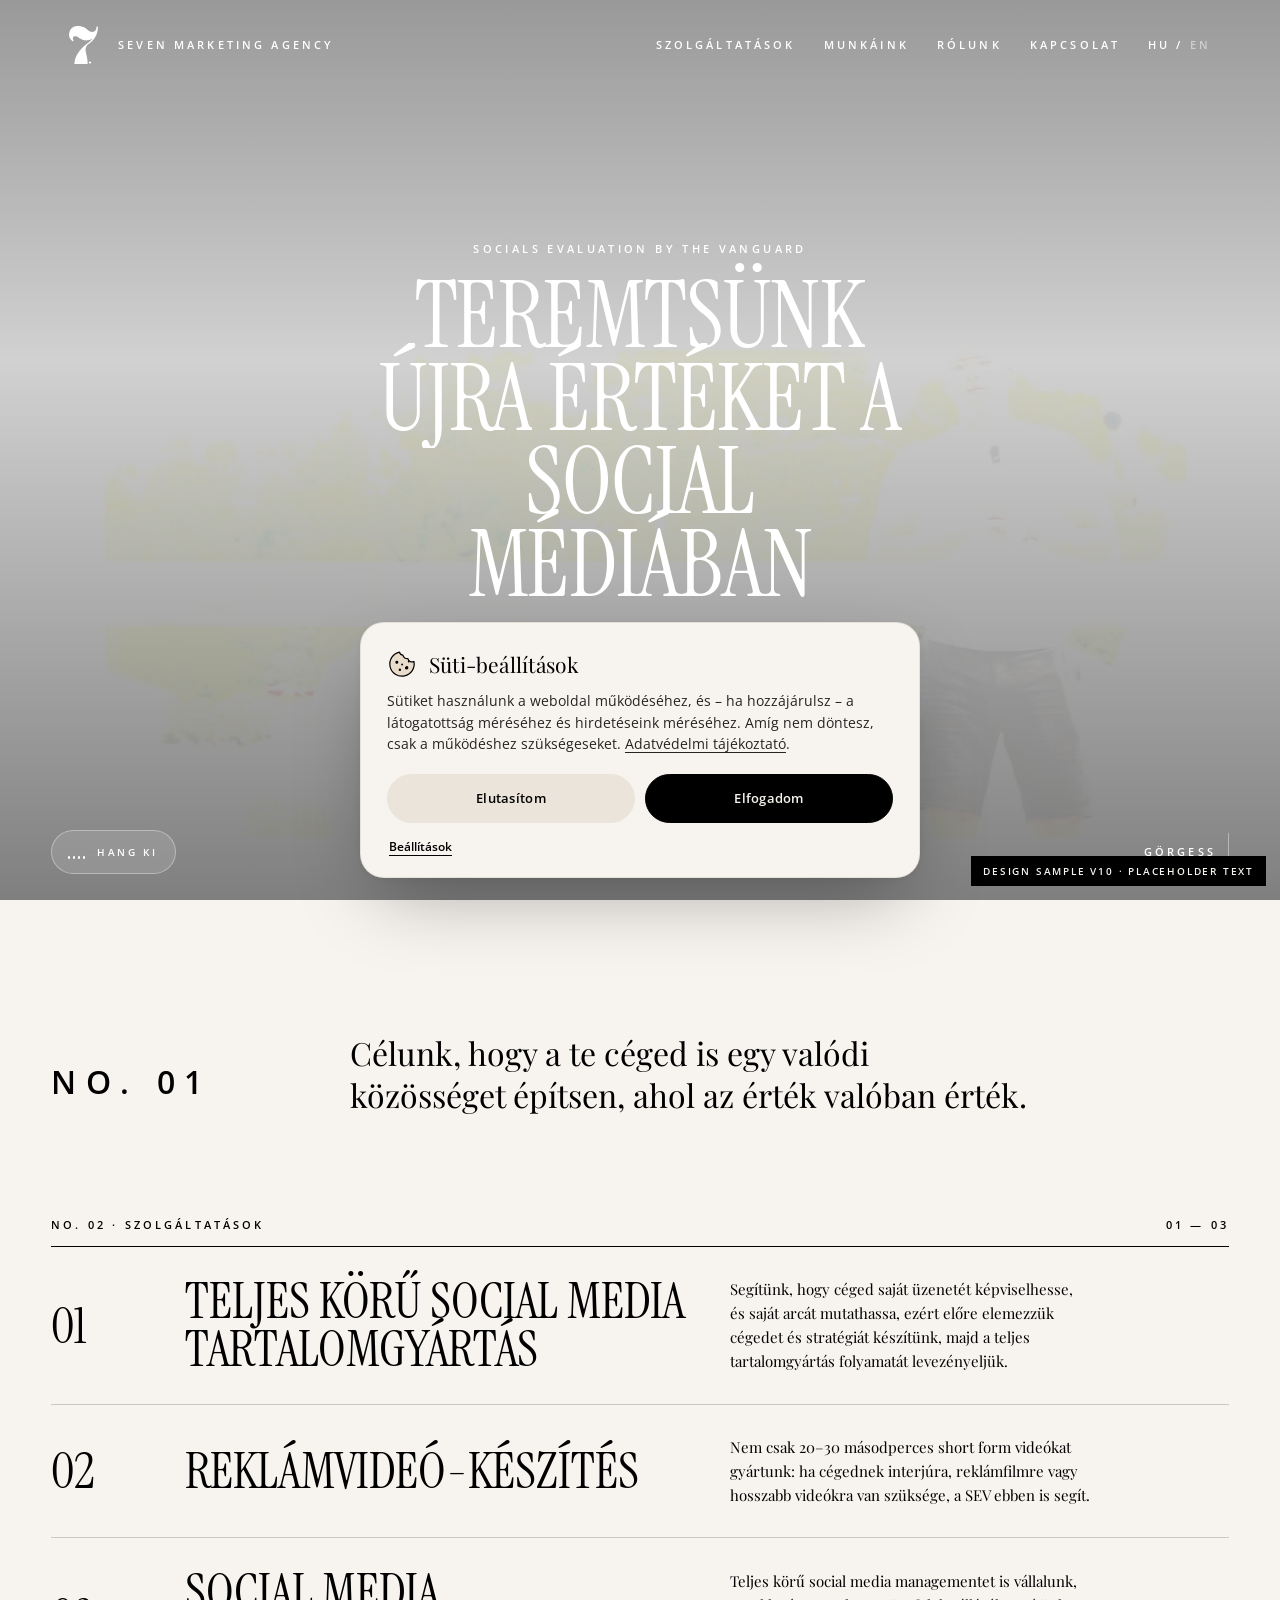
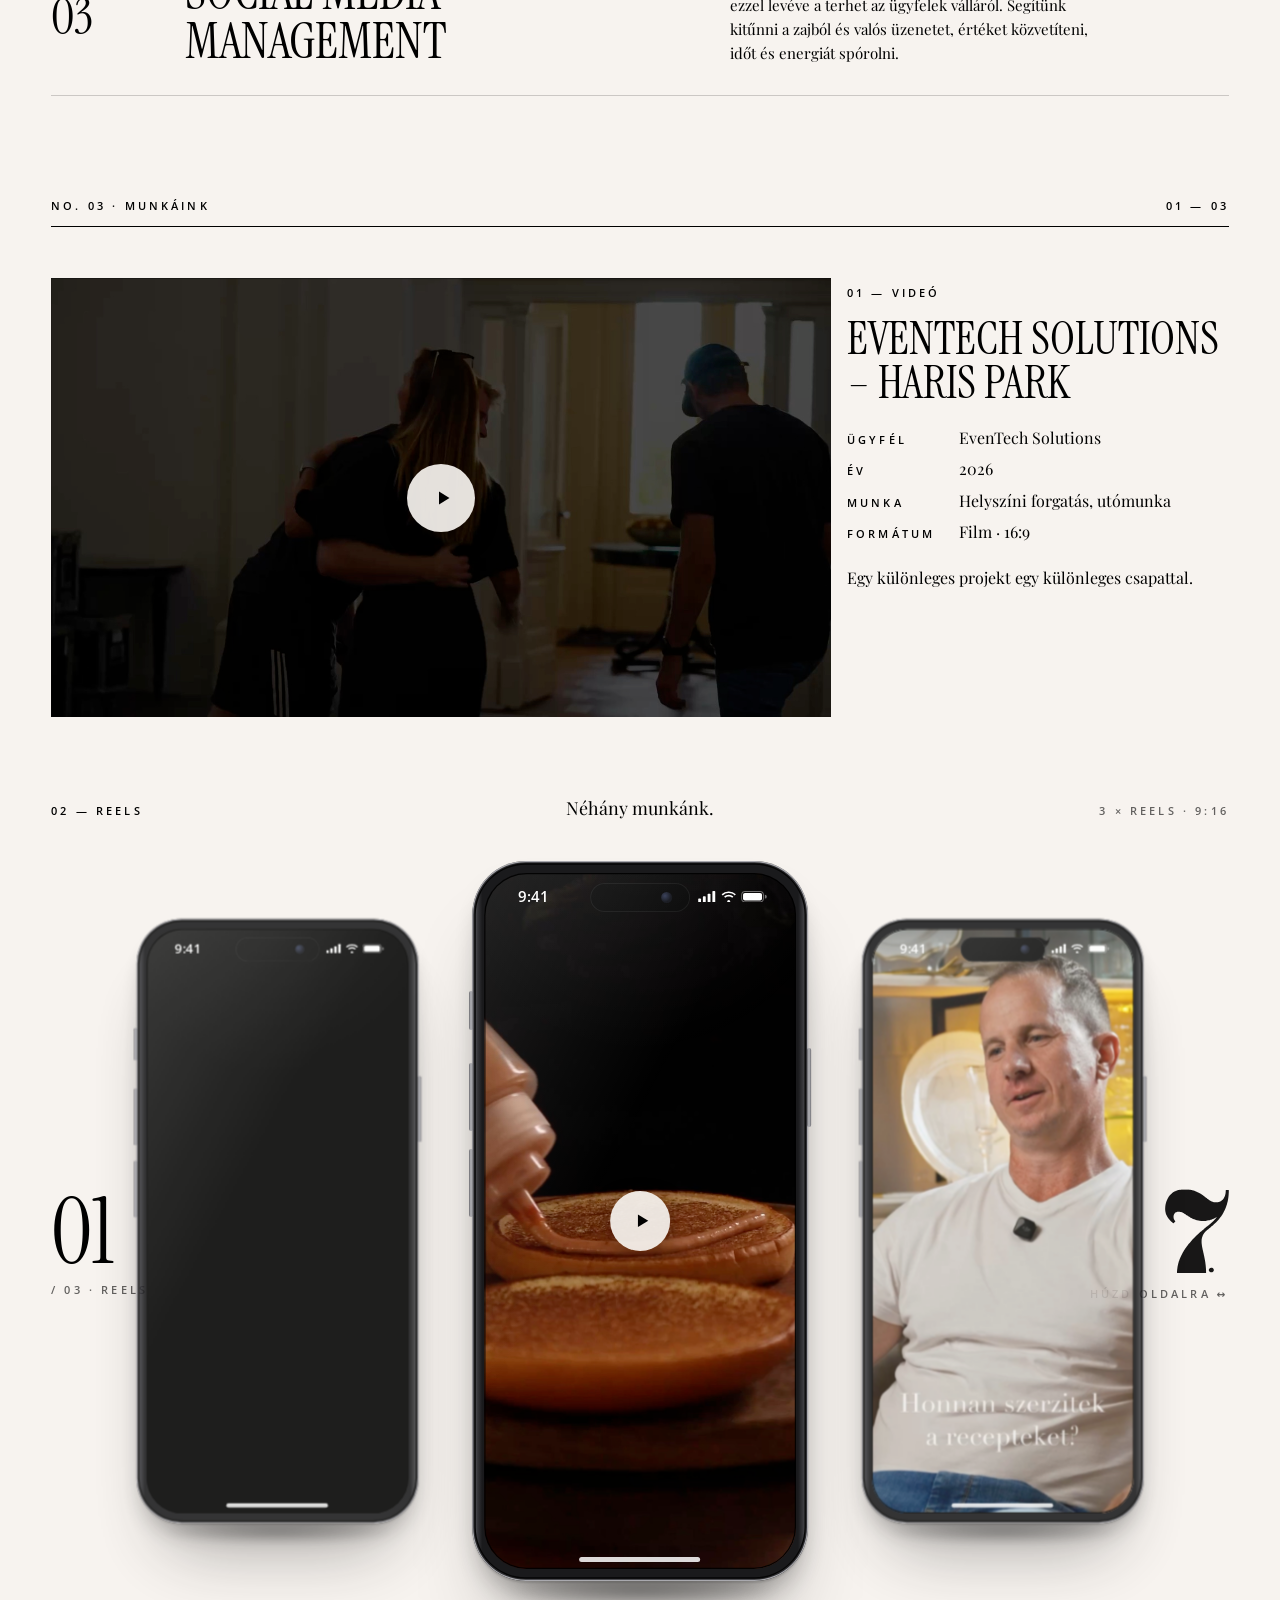
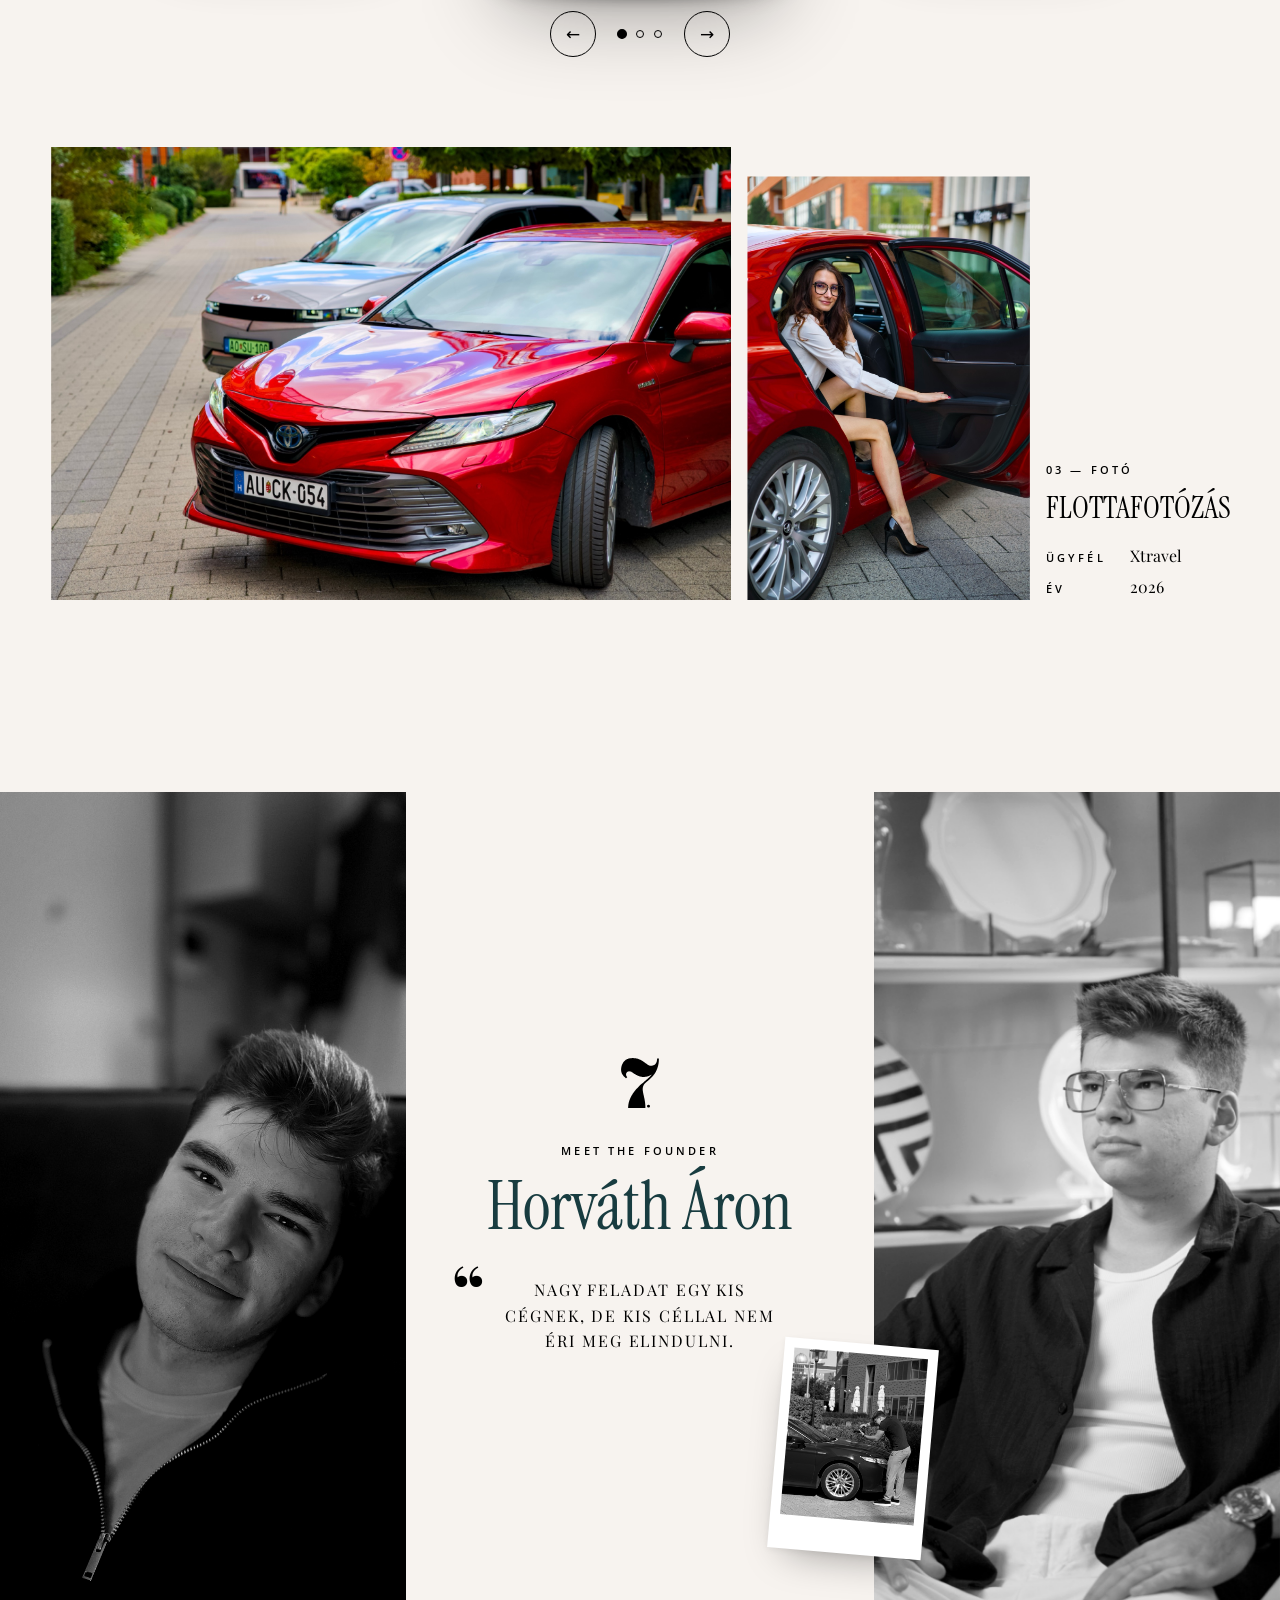
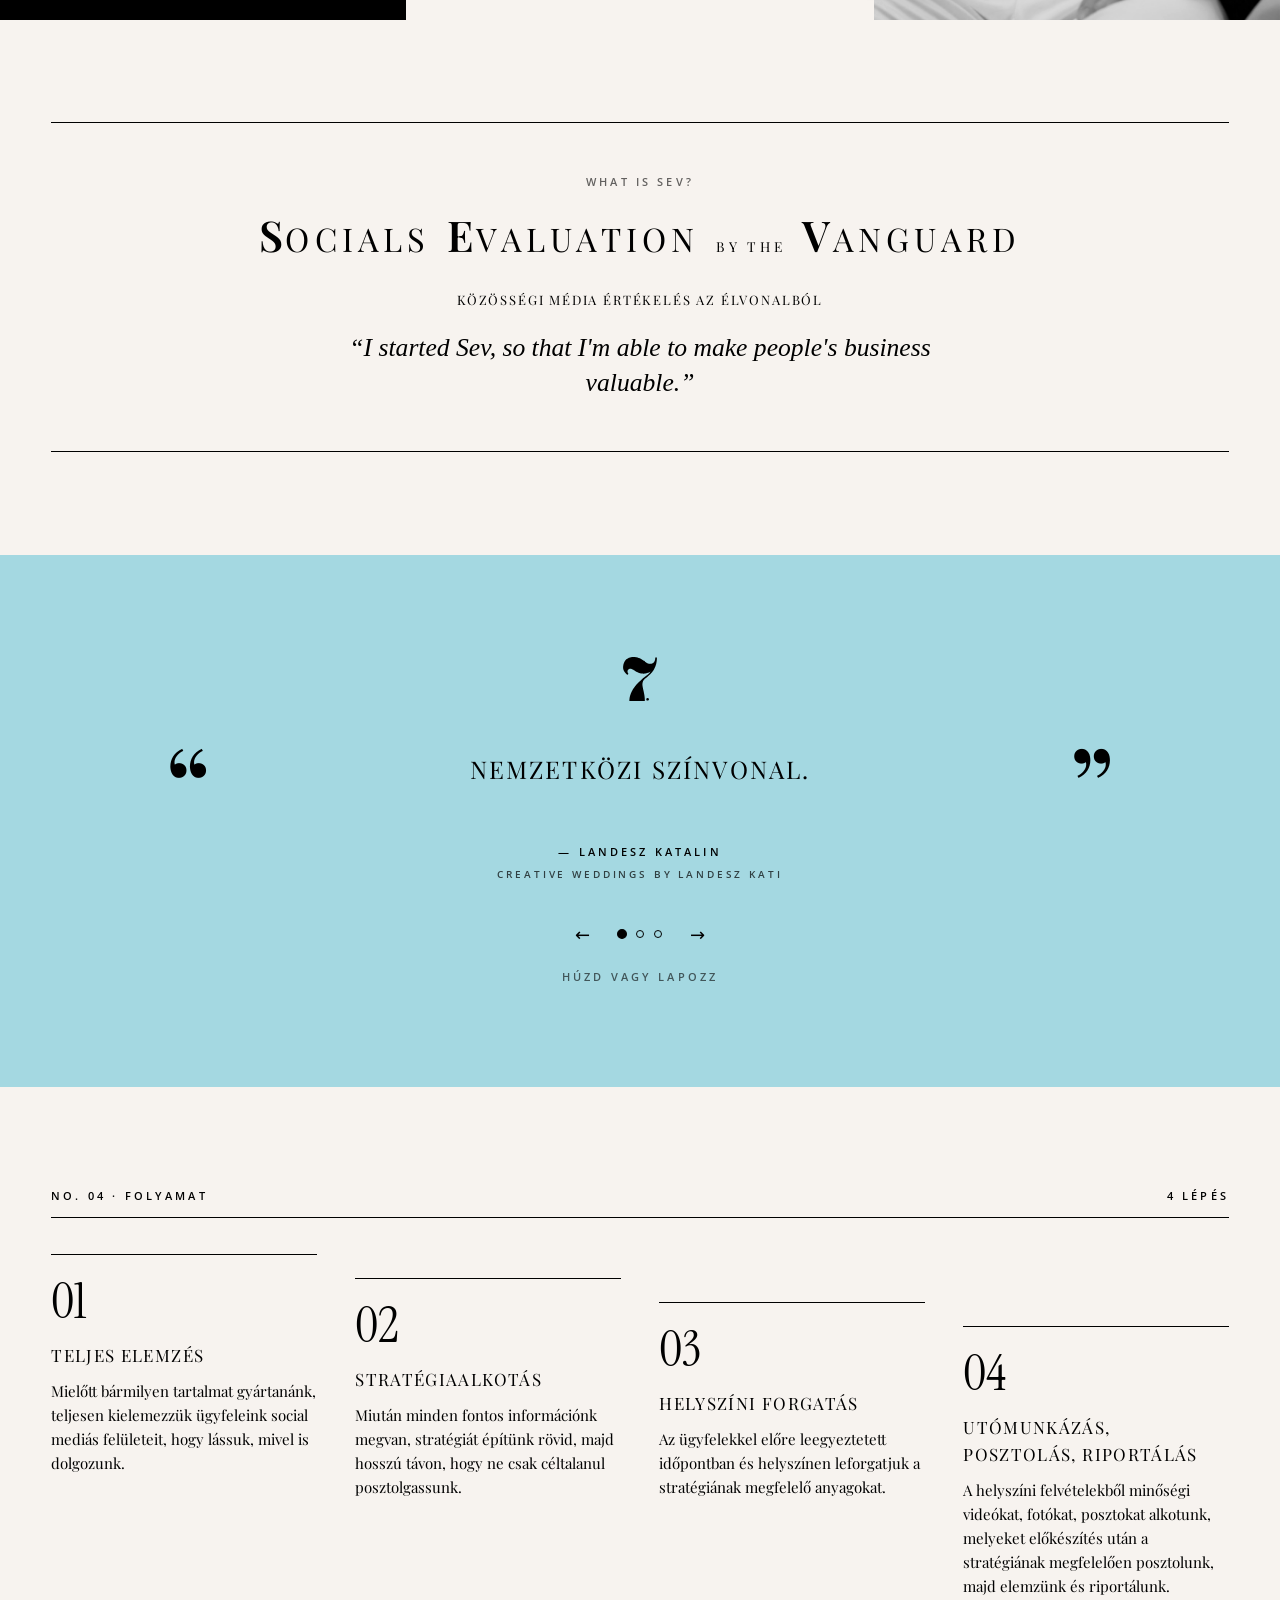
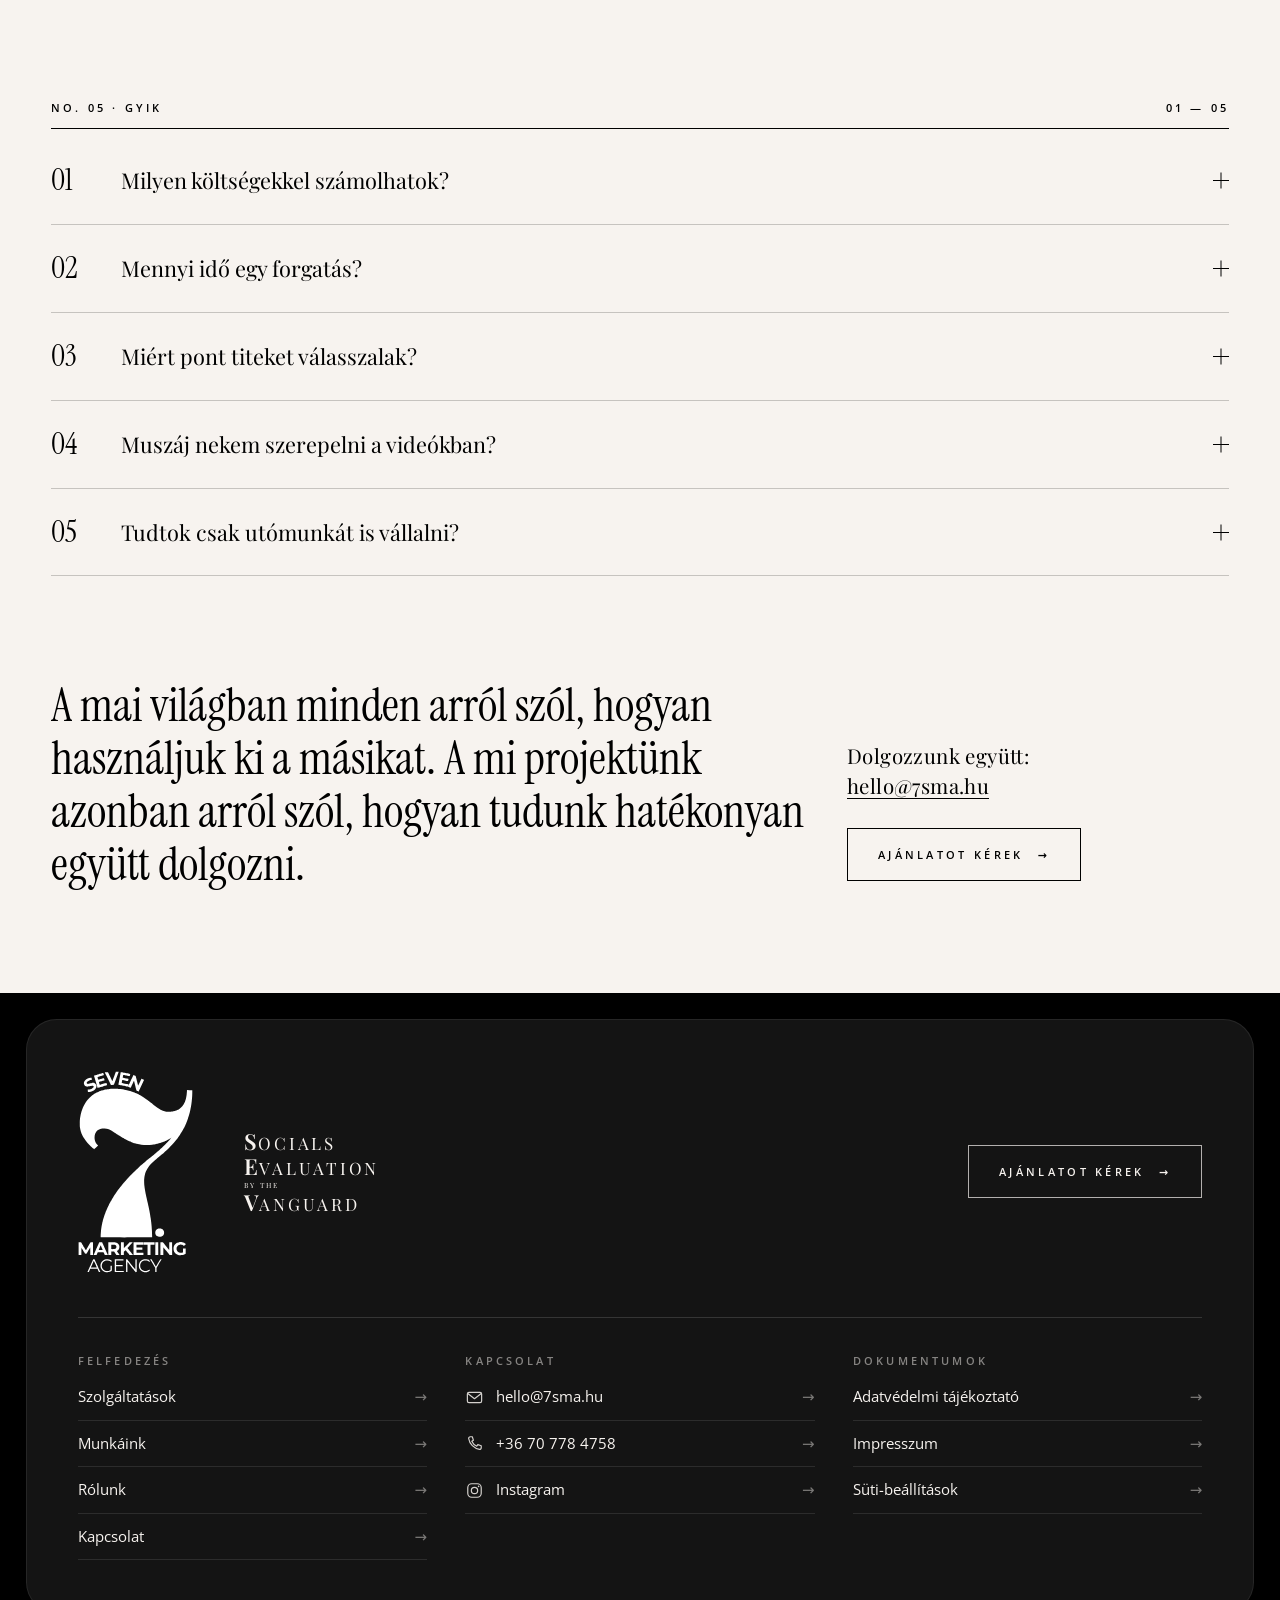
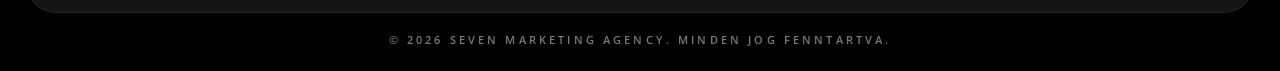
==== commit 08136c0c: "Design sample v10: owner's Hungarian copy, founder label higher on mobile Co-Authored-By: Claude Opu" ====
--- a/index.html
+++ b/index.html
@@ -10,11 +10,11 @@
 <link rel="preconnect" href="https://fonts.googleapis.com">
 <link rel="preconnect" href="https://fonts.gstatic.com" crossorigin>
 <link href="https://fonts.googleapis.com/css2?family=Instrument+Serif:ital@0;1&family=Open+Sans:wght@400;600&family=Playfair+Display:ital,wght@0,400;0,600;1,400&display=swap" rel="stylesheet">
-<link rel="stylesheet" href="assets/site.css?v=9">
+<link rel="stylesheet" href="assets/site.css?v=10">
 <link rel="alternate" hreflang="hu" href="index.html"><link rel="alternate" hreflang="en" href="en/index.html">
 </head>
 <body>
-<div class="sample-badge" id="badge">Design sample v9 · placeholder text</div>
+<div class="sample-badge" id="badge">Design sample v10 · placeholder text</div>
 
 <header class="frame" id="frame">
   <a class="brand" href="index.html" aria-label="Seven Marketing Agency – kezdőlap"><img src="logo/seven-monogram.svg" alt=""><span class="label">Seven Marketing Agency</span></a>
@@ -50,7 +50,6 @@
   <div class="content">
     <p class="label kicker rv">Socials Evaluation by the Vanguard</p>
     <h1 class="display" data-split>Teremtsünk újra értéket a social médiában</h1>
-    <p class="intro rv"><span class="ph ph-light">[[ÍRD: intro · 1–2 sentences]]</span></p>
     <a class="btn rv" href="#munkaink">Munkáink <span>→</span></a>
   </div>
   <div class="foot label">
@@ -61,16 +60,16 @@
 
 <section class="statement">
   <p class="label rv">No. 01</p>
-  <p class="rv"><span class="ph">[[ÍRD: opening statement · 2–4 sentences, set large in Playfair Display]]</span></p>
+  <p class="rv">Célunk, hogy a te céged is egy valódi közösséget építsen, ahol az érték valóban érték.</p>
 </section>
 
 <section class="services" id="szolg">
   <div class="sec-head rv"><span class="label">No. 02 · Szolgáltatások</span><span class="label">01 — 03</span></div>
-  <div class="svc rv"><span class="num">01</span><h3><span class="ph">[[ÍRD: pillar 1 name]]</span></h3><p><span class="ph">[[ÍRD: one-line description · ~15 words]]</span></p>
+  <div class="svc rv"><span class="num">01</span><h3>Teljes körű social media tartalomgyártás</h3><p>Segítünk, hogy céged saját üzenetét képviselhesse, és saját arcát mutathassa, ezért előre elemezzük cégedet és stratégiát készítünk, majd a teljes tartalomgyártás folyamatát levezényeljük.</p>
     <div class="polaroid"><img src="img/ets-still.jpg" alt=""></div></div>
-  <div class="svc rv"><span class="num">02</span><h3><span class="ph">[[ÍRD: pillar 2 name]]</span></h3><p><span class="ph">[[ÍRD: one-line description · ~15 words]]</span></p>
+  <div class="svc rv"><span class="num">02</span><h3>Reklámvideó-készítés</h3><p>Nem csak 20–30 másodperces short form videókat gyártunk: ha cégednek interjúra, reklámfilmre vagy hosszabb videókra van szüksége, a SEV ebben is segít.</p>
     <div class="polaroid"><img src="img/food-1-poster.jpg" alt=""></div></div>
-  <div class="svc rv"><span class="num">03</span><h3><span class="ph">[[ÍRD: pillar 3 name]]</span></h3><p><span class="ph">[[ÍRD: one-line description · ~15 words]]</span></p>
+  <div class="svc rv"><span class="num">03</span><h3>Social media management</h3><p>Teljes körű social media managementet is vállalunk, ezzel levéve a terhet az ügyfelek válláról. Segítünk kitűnni a zajból és valós üzenetet, értéket közvetíteni, időt és energiát spórolni.</p>
     <div class="polaroid"><img src="img/camry-detail.jpg" alt=""></div></div>
 </section>
 
@@ -81,9 +80,9 @@
     <div class="vid player reveal"><video src="video/ets.mp4" poster="img/ets-poster.jpg" playsinline preload="metadata" data-work></video><button type="button" class="play" aria-label="Lejátszás / szünet"><svg class="i-play" viewBox="0 0 24 24" fill="currentColor"><path d="M8 5.5v13l10.5-6.5z"/></svg></button><div class="ctl"><button type="button" class="c-play" aria-label="Lejátszás / szünet"><svg class="i-play" viewBox="0 0 24 24" fill="currentColor"><path d="M8 5.5v13l10.5-6.5z"/></svg><svg class="i-pause" viewBox="0 0 24 24" fill="currentColor"><rect x="7" y="5.5" width="3.4" height="13" rx="1"/><rect x="13.6" y="5.5" width="3.4" height="13" rx="1"/></svg></button><span class="c-time">0:00</span><input class="c-seek" type="range" min="0" max="1000" step="1" value="0" aria-label="Videó pozíció"><button type="button" class="c-mute" aria-label="Hang be/ki"><svg class="i-vol" viewBox="0 0 24 24" fill="none" stroke="currentColor" stroke-width="1.7" stroke-linecap="round" stroke-linejoin="round"><path d="M4 9.5h3.5L12 6v12l-4.5-3.5H4z"/><path d="M15.5 9a4 4 0 010 6M18 6.5a7.5 7.5 0 010 11"/></svg><svg class="i-muted" viewBox="0 0 24 24" fill="none" stroke="currentColor" stroke-width="1.7" stroke-linecap="round" stroke-linejoin="round"><path d="M4 9.5h3.5L12 6v12l-4.5-3.5H4z"/><path d="M16 10l4 4M20 10l-4 4"/></svg></button><button type="button" class="c-fs" aria-label="Teljes képernyő"><svg viewBox="0 0 24 24" fill="none" stroke="currentColor" stroke-width="1.7" stroke-linecap="round" stroke-linejoin="round"><path d="M4 9V4h5M20 9V4h-5M4 15v5h5M20 15v5h-5"/></svg></button></div></div>
     <div class="meta rv">
       <span class="label idx">01 — Videó</span>
-      <h3 class="pn"><span class="ph">[[PROJECT NAME]]</span></h3>
-      <span class="label">Ügyfél</span><span>EvenTech Solutions</span><span class="label">Év</span><span>2026</span><span class="label">Munka</span><span><span class="ph">[[ÍRD: services · e.g. shoot, edit]]</span></span><span class="label">Formátum</span><span>Film · 16:9</span>
-      <p class="desc"><span class="ph">[[ÍRD: one-line project description]]</span></p>
+      <h3 class="pn">EvenTech Solutions – Haris Park</h3>
+      <span class="label">Ügyfél</span><span>EvenTech Solutions</span><span class="label">Év</span><span>2026</span><span class="label">Munka</span><span>Helyszíni forgatás, utómunka</span><span class="label">Formátum</span><span>Film · 16:9</span>
+      <p class="desc">Egy különleges projekt egy különleges csapattal.</p>
     </div>
   </article>
 </section>
@@ -91,7 +90,7 @@
 <section class="reels-band" aria-label="Reels">
   <div class="rb-head rv">
     <span class="label">02 — Reels</span>
-    <p><span class="ph">[[ÍRD: one line about the reels · max 12 words]]</span></p>
+    <p>Néhány munkánk.</p>
     <span class="label">3 × Reels · 9:16</span>
   </div>
   <div class="rc" id="reels" tabindex="0" aria-roledescription="carousel">
@@ -111,7 +110,7 @@
   <figure class="tall reveal"><img src="img/camry-door.jpg" alt=""></figure>
   <div class="meta rv">
     <span class="label idx">03 — Fotó</span>
-    <h3 class="pn"><span class="ph">[[PROJECT NAME]]</span></h3>
+    <h3 class="pn">Flottafotózás</h3>
     <span class="label">Ügyfél</span><span>Xtravel</span><span class="label">Év</span><span>2026</span>
   </div>
 </section>
@@ -130,23 +129,23 @@
 <section class="sev">
   <p class="label rv">What is SEV?</p>
   <div class="rv"><p class="acro acro-flex" aria-label="Socials Evaluation by the Vanguard"><span><b>S</b>ocials</span><span><b>E</b>valuation</span><span class="by">by the</span><span><b>V</b>anguard</span></p></div>
-  <div class="sev-bottom rv"><p class="local">Közösségi média értékelés az élvonalból</p><p class="txt"><span class="ph">[[ÍRD: what SEV means to you · 1–2 sentences]]</span></p></div>
+  <div class="sev-bottom rv"><p class="local">Közösségi média értékelés az élvonalból</p><p class="txt"><q>I started Sev, so that I'm able to make people's business valuable.</q></p></div>
 </section>
 
 <section class="testi" id="testi" tabindex="0" aria-roledescription="carousel" aria-label="Vélemények">
   <img class="m7 rv" src="logo/seven-monogram.svg" alt="" draggable="false">
   <div class="track" id="tTrack">
       <div class="slide on" aria-roledescription="slide" aria-label="1 / 3">
-        <div class="q"><span class="mk" aria-hidden="true">&ldquo;</span><blockquote><span class="ph">[[ÍRD: testimonial 1 · 1–2 sentences]]</span></blockquote><span class="mk" aria-hidden="true">&rdquo;</span></div>
-        <p class="who"><span class="label">— <span class="ph">[[NAME 1]]</span></span><span class="company"><span class="ph">[[COMPANY 1]]</span></span></p>
+        <div class="q"><span class="mk" aria-hidden="true">&ldquo;</span><blockquote>Nemzetközi színvonal.</blockquote><span class="mk" aria-hidden="true">&rdquo;</span></div>
+        <p class="who"><span class="label">— Landesz Katalin</span><span class="company">Creative Weddings by Landesz Kati</span></p>
       </div>
       <div class="slide" aria-roledescription="slide" aria-label="2 / 3">
-        <div class="q"><span class="mk" aria-hidden="true">&ldquo;</span><blockquote><span class="ph">[[ÍRD: testimonial 2 · 1–2 sentences]]</span></blockquote><span class="mk" aria-hidden="true">&rdquo;</span></div>
-        <p class="who"><span class="label">— <span class="ph">[[NAME 2]]</span></span><span class="company"><span class="ph">[[COMPANY 2]]</span></span></p>
+        <div class="q"><span class="mk" aria-hidden="true">&ldquo;</span><blockquote>Szuper, szép munka.</blockquote><span class="mk" aria-hidden="true">&rdquo;</span></div>
+        <p class="who"><span class="label">— Sebestyén Zoltán</span><span class="company">Xtravel</span></p>
       </div>
       <div class="slide" aria-roledescription="slide" aria-label="3 / 3">
-        <div class="q"><span class="mk" aria-hidden="true">&ldquo;</span><blockquote><span class="ph">[[ÍRD: testimonial 3 · 1–2 sentences]]</span></blockquote><span class="mk" aria-hidden="true">&rdquo;</span></div>
-        <p class="who"><span class="label">— <span class="ph">[[NAME 3]]</span></span><span class="company"><span class="ph">[[COMPANY 3]]</span></span></p>
+        <div class="q"><span class="mk" aria-hidden="true">&ldquo;</span><blockquote>Nagyon jók lettek a videók.</blockquote><span class="mk" aria-hidden="true">&rdquo;</span></div>
+        <p class="who"><span class="label">— Németh Norbert</span><span class="company">RepEat Burger</span></p>
       </div>
   </div>
   <div class="ctrl">
@@ -155,27 +154,27 @@
     <button class="arr" style="--dx:5px" data-t="1" aria-label="Következő">→</button>
   </div>
   <p class="label hint">Húzd vagy lapozz</p>
-  <p class="note">Ez a rész az élő oldalon rejtve marad, amíg nincs valódi vélemény.</p>
+  
 </section>
 
 <section class="process">
   <div class="sec-head rv"><span class="label">No. 04 · Folyamat</span><span class="label">4 lépés</span></div>
-  <div class="steps"><div class="step rv"><span class="num">01</span><h3><span class="ph">[[ÍRD: step title]]</span></h3><p><span class="ph">[[ÍRD: 1 sentence]]</span></p></div><div class="step rv"><span class="num">02</span><h3><span class="ph">[[ÍRD: step title]]</span></h3><p><span class="ph">[[ÍRD: 1 sentence]]</span></p></div><div class="step rv"><span class="num">03</span><h3><span class="ph">[[ÍRD: step title]]</span></h3><p><span class="ph">[[ÍRD: 1 sentence]]</span></p></div><div class="step rv"><span class="num">04</span><h3><span class="ph">[[ÍRD: step title]]</span></h3><p><span class="ph">[[ÍRD: 1 sentence]]</span></p></div></div>
+  <div class="steps"><div class="step rv"><span class="num">01</span><h3>Teljes elemzés</h3><p>Mielőtt bármilyen tartalmat gyártanánk, teljesen kielemezzük ügyfeleink social mediás felületeit, hogy lássuk, mivel is dolgozunk.</p></div><div class="step rv"><span class="num">02</span><h3>Stratégiaalkotás</h3><p>Miután minden fontos információnk megvan, stratégiát építünk rövid, majd hosszú távon, hogy ne csak céltalanul posztolgassunk.</p></div><div class="step rv"><span class="num">03</span><h3>Helyszíni forgatás</h3><p>Az ügyfelekkel előre leegyeztetett időpontban és helyszínen leforgatjuk a stratégiának megfelelő anyagokat.</p></div><div class="step rv"><span class="num">04</span><h3>Utómunkázás, posztolás, riportálás</h3><p>A helyszíni felvételekből minőségi videókat, fotókat, posztokat alkotunk, melyeket előkészítés után a stratégiának megfelelően posztolunk, majd elemzünk és riportálunk.</p></div></div>
 </section>
 
 <section class="faq" id="gyik">
   <div class="sec-head rv"><span class="label">No. 05 · GYIK</span><span class="label">01 — 05</span></div>
-    <details><summary><span class="num">01</span><span><span class="ph">[[ÍRD: question 1]]</span></span><i></i></summary><div class="ans"><span class="ph">[[ÍRD: answer 1 · 2–4 sentences]]</span></div></details>
-    <details><summary><span class="num">02</span><span><span class="ph">[[ÍRD: question 2]]</span></span><i></i></summary><div class="ans"><span class="ph">[[ÍRD: answer 2 · 2–4 sentences]]</span></div></details>
-    <details><summary><span class="num">03</span><span><span class="ph">[[ÍRD: question 3]]</span></span><i></i></summary><div class="ans"><span class="ph">[[ÍRD: answer 3 · 2–4 sentences]]</span></div></details>
-    <details><summary><span class="num">04</span><span><span class="ph">[[ÍRD: question 4]]</span></span><i></i></summary><div class="ans"><span class="ph">[[ÍRD: answer 4 · 2–4 sentences]]</span></div></details>
-    <details><summary><span class="num">05</span><span><span class="ph">[[ÍRD: question 5]]</span></span><i></i></summary><div class="ans"><span class="ph">[[ÍRD: answer 5 · 2–4 sentences]]</span></div></details>
+    <details><summary><span class="num">01</span><span>Milyen költségekkel számolhatok?</span><i></i></summary><div class="ans">Teljesen személyre szabott árajánlatot készítünk minden potenciális ügyfél számára.</div></details>
+    <details><summary><span class="num">02</span><span>Mennyi idő egy forgatás?</span><i></i></summary><div class="ans">Projektenként változhat, sok összetevőtől függ, de átlagosan 3–4 óra.</div></details>
+    <details><summary><span class="num">03</span><span>Miért pont titeket válasszalak?</span><i></i></summary><div class="ans">Nem célunk egy lenni a sok közül. Tudjuk, hogy van valami különleges bennünk, amit más cégek nem tudnak nyújtani: egy olyan egyedi érték, amit mások nem fognak tudni lemásolni. Mi vagyunk az az ügynökség, aki nem videókat, posztokat fog készíteni a cégek részére, hanem érzelmeket és hangulatokat fog előhozni.</div></details>
+    <details><summary><span class="num">04</span><span>Muszáj nekem szerepelni a videókban?</span><i></i></summary><div class="ans">Nem! Egy belsős személy cégen belül is tökéletesen el tudja látni a feladatot, azonban tudjuk, hogy az emberek szeretnek egy személyhez kötődni, így általában a cég tulajdonosai szerepelnek a videókban.</div></details>
+    <details><summary><span class="num">05</span><span>Tudtok csak utómunkát is vállalni?</span><i></i></summary><div class="ans">Persze! Sőt, az ilyen projektek általában gyorsabbak, és kedvezőbb áron is vállaljuk.</div></details>
 </section>
 
 <section class="cta">
-  <h2 data-split><span class="ph">[[ÍRD: closing statement · 3–6 words]]</span></h2>
+  <h2 data-split>A mai világban minden arról szól, hogyan használjuk ki a másikat. A mi projektünk azonban arról szól, hogyan tudunk hatékonyan együtt dolgozni.</h2>
   <div class="side rv">
-    <p class="mail"><span class="ph">[[ÍRD: lead-in · 2–4 words]]</span><br><a href="mailto:hello@7sma.hu">hello@7sma.hu</a></p>
+    <p class="mail">Dolgozzunk együtt:<br><a href="mailto:hello@7sma.hu">hello@7sma.hu</a></p>
     <a class="btn" href="kapcsolat/index.html#ajanlat">Ajánlatot kérek <span>→</span></a>
   </div>
 </section>
@@ -218,6 +217,6 @@
   </div>
 </div>
 
-<script src="assets/site.js?v=9"></script>
+<script src="assets/site.js?v=10"></script>
 </body>
 </html>
--- a/assets/site.css
+++ b/assets/site.css
@@ -554,3 +554,13 @@
   .sev .local{max-width:none}
   .sev p.txt{margin:0 auto}
 }
+
+
+/* ===== v10 ===== */
+/* founder on mobile: 7 + label sit a little higher */
+@media (max-width:820px){.spread .center{padding-top:58px}}
+/* real copy: long service names and closing statement */
+.svc h3{overflow-wrap:break-word;hyphens:auto}
+.cta h2{text-transform:none;font-size:clamp(30px,3.7vw,62px);line-height:1.12}
+.sev p.txt q{font-family:var(--display);font-style:italic;font-size:clamp(20px,2vw,30px);line-height:1.35;quotes:"\201C" "\201D"}
+.faq .ans{line-height:1.6}
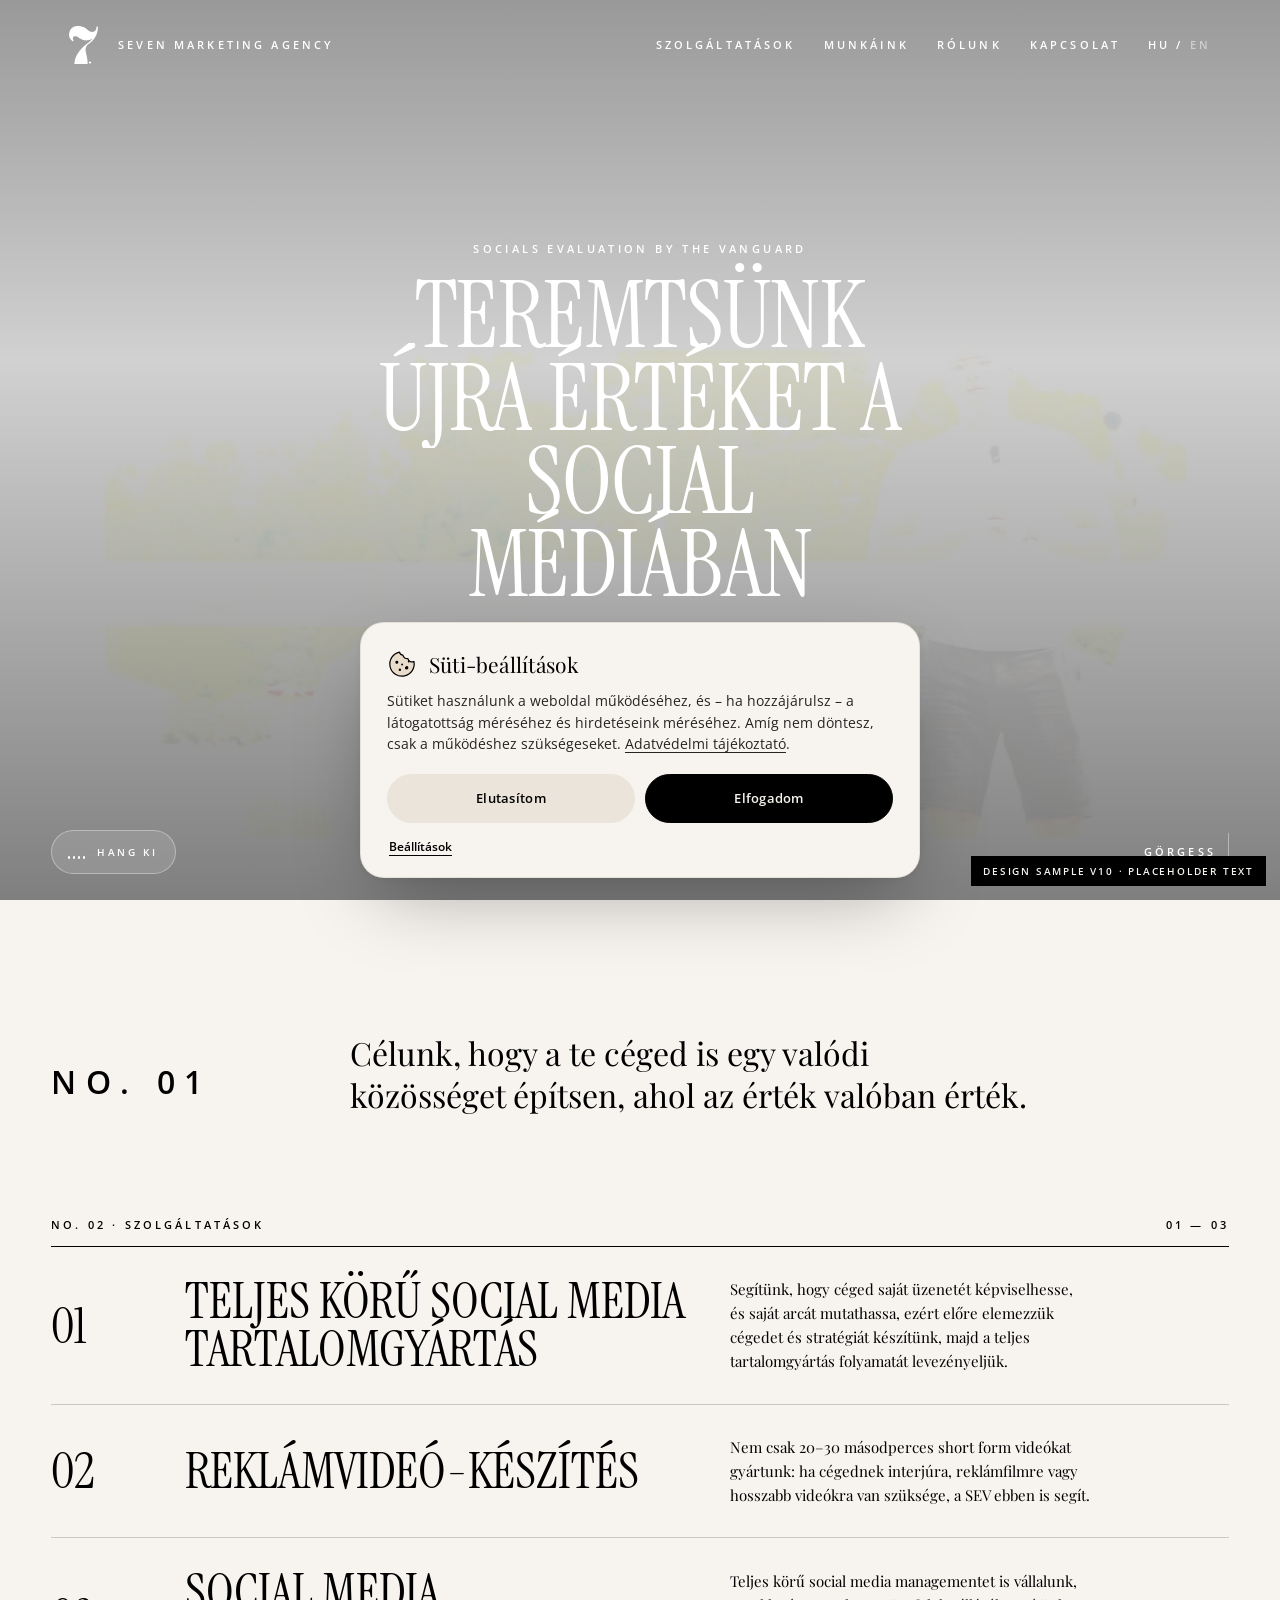
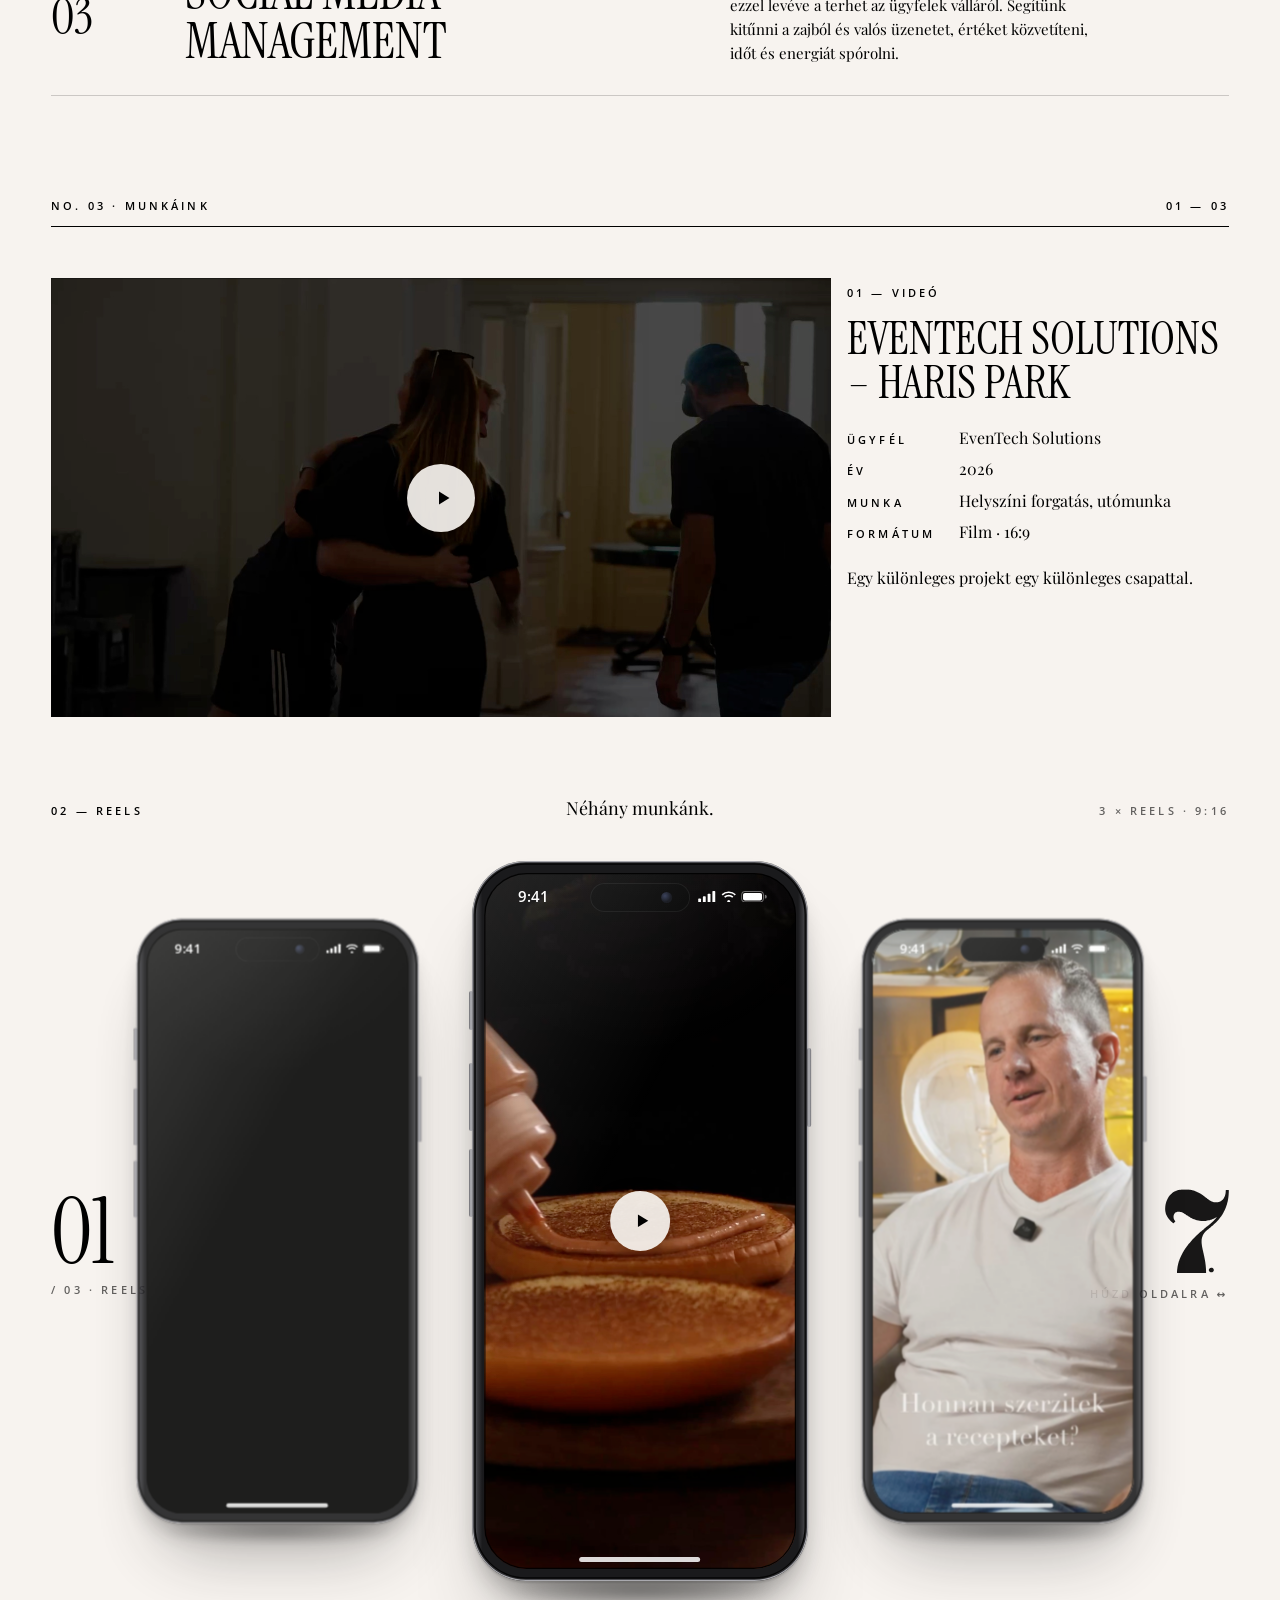
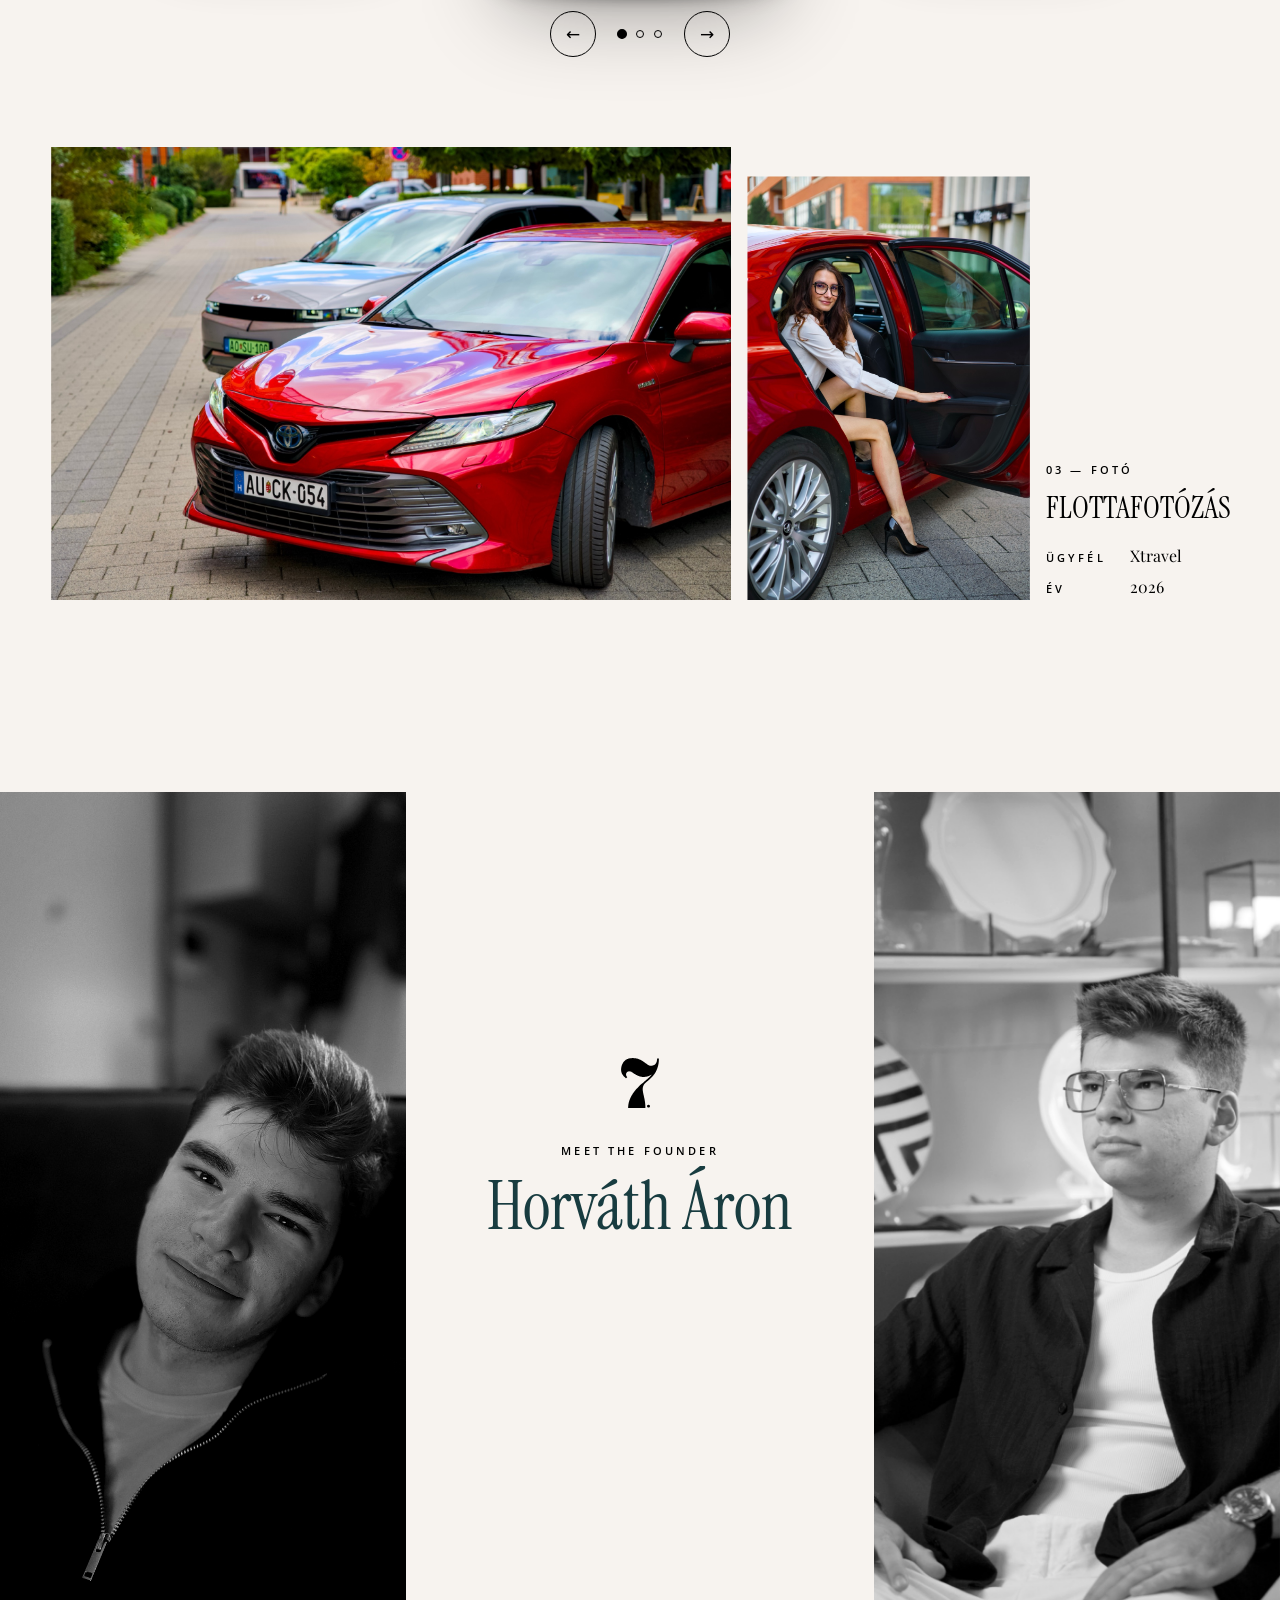
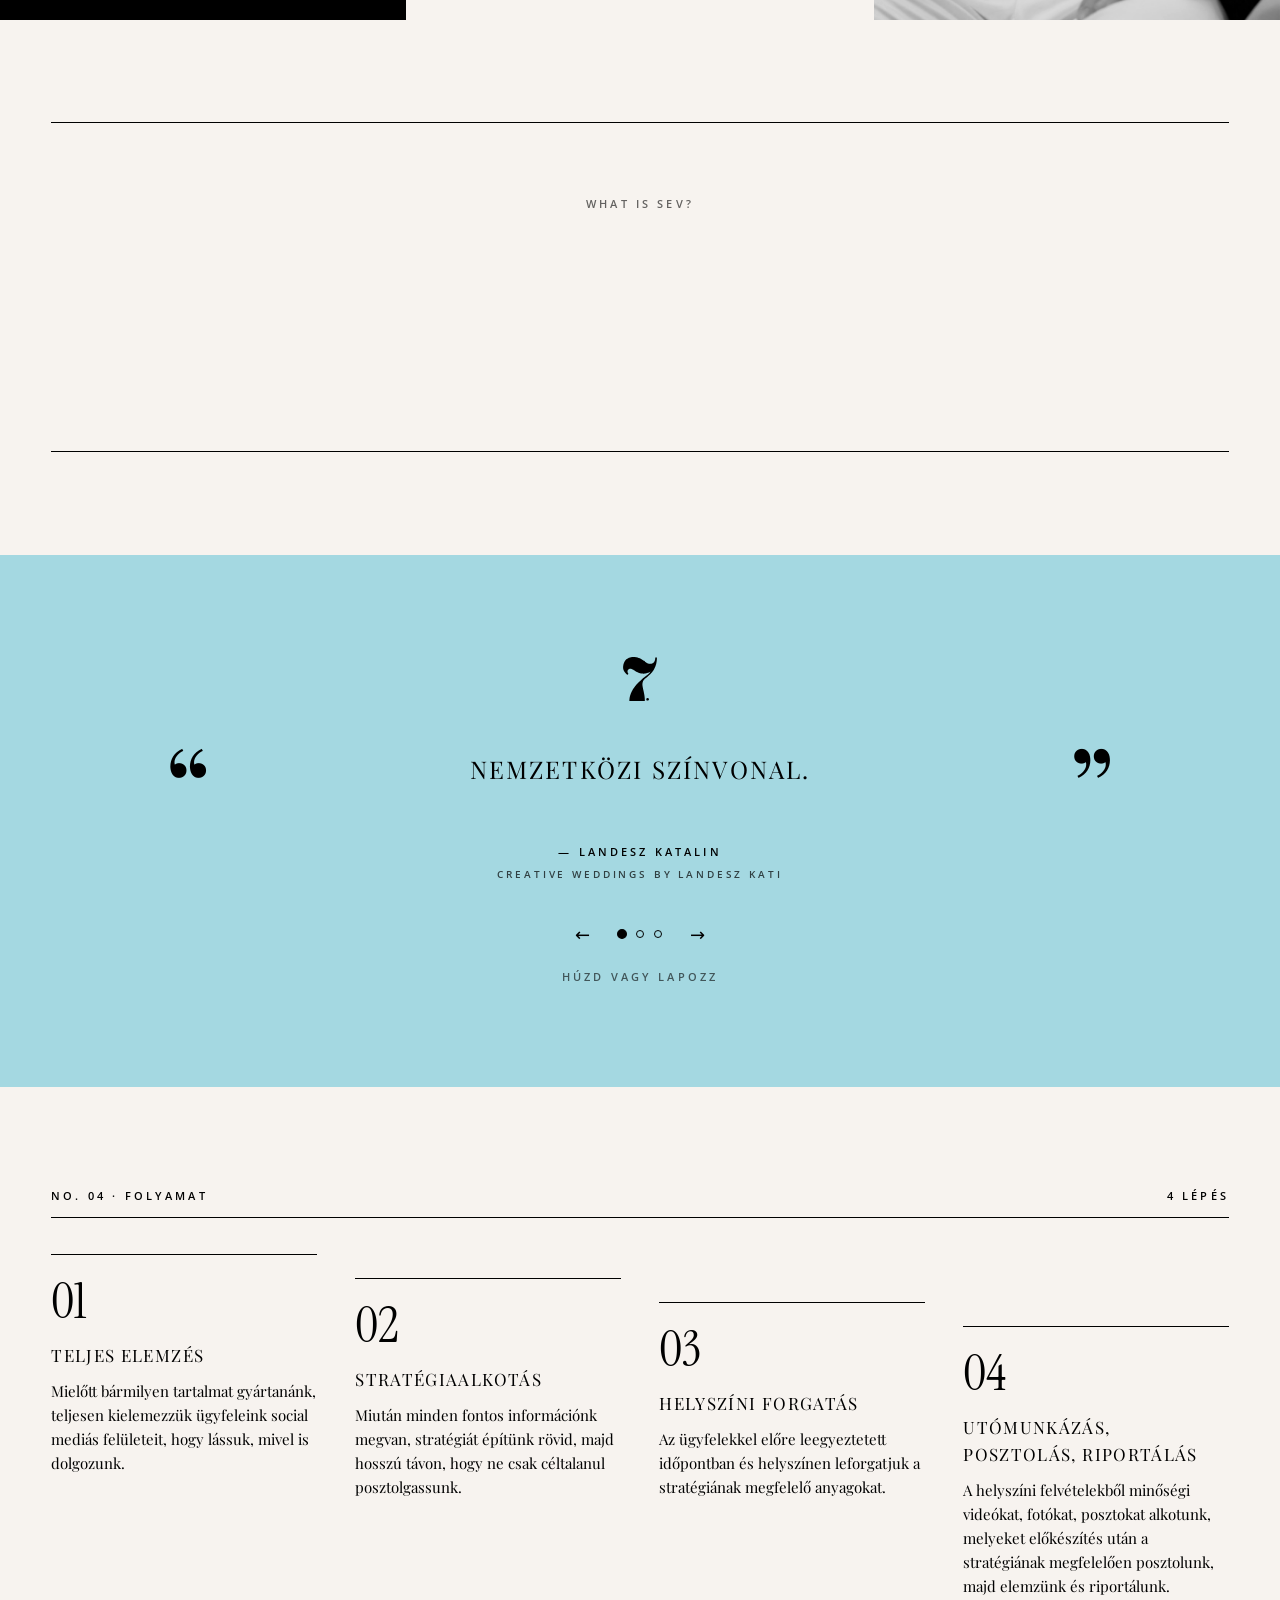
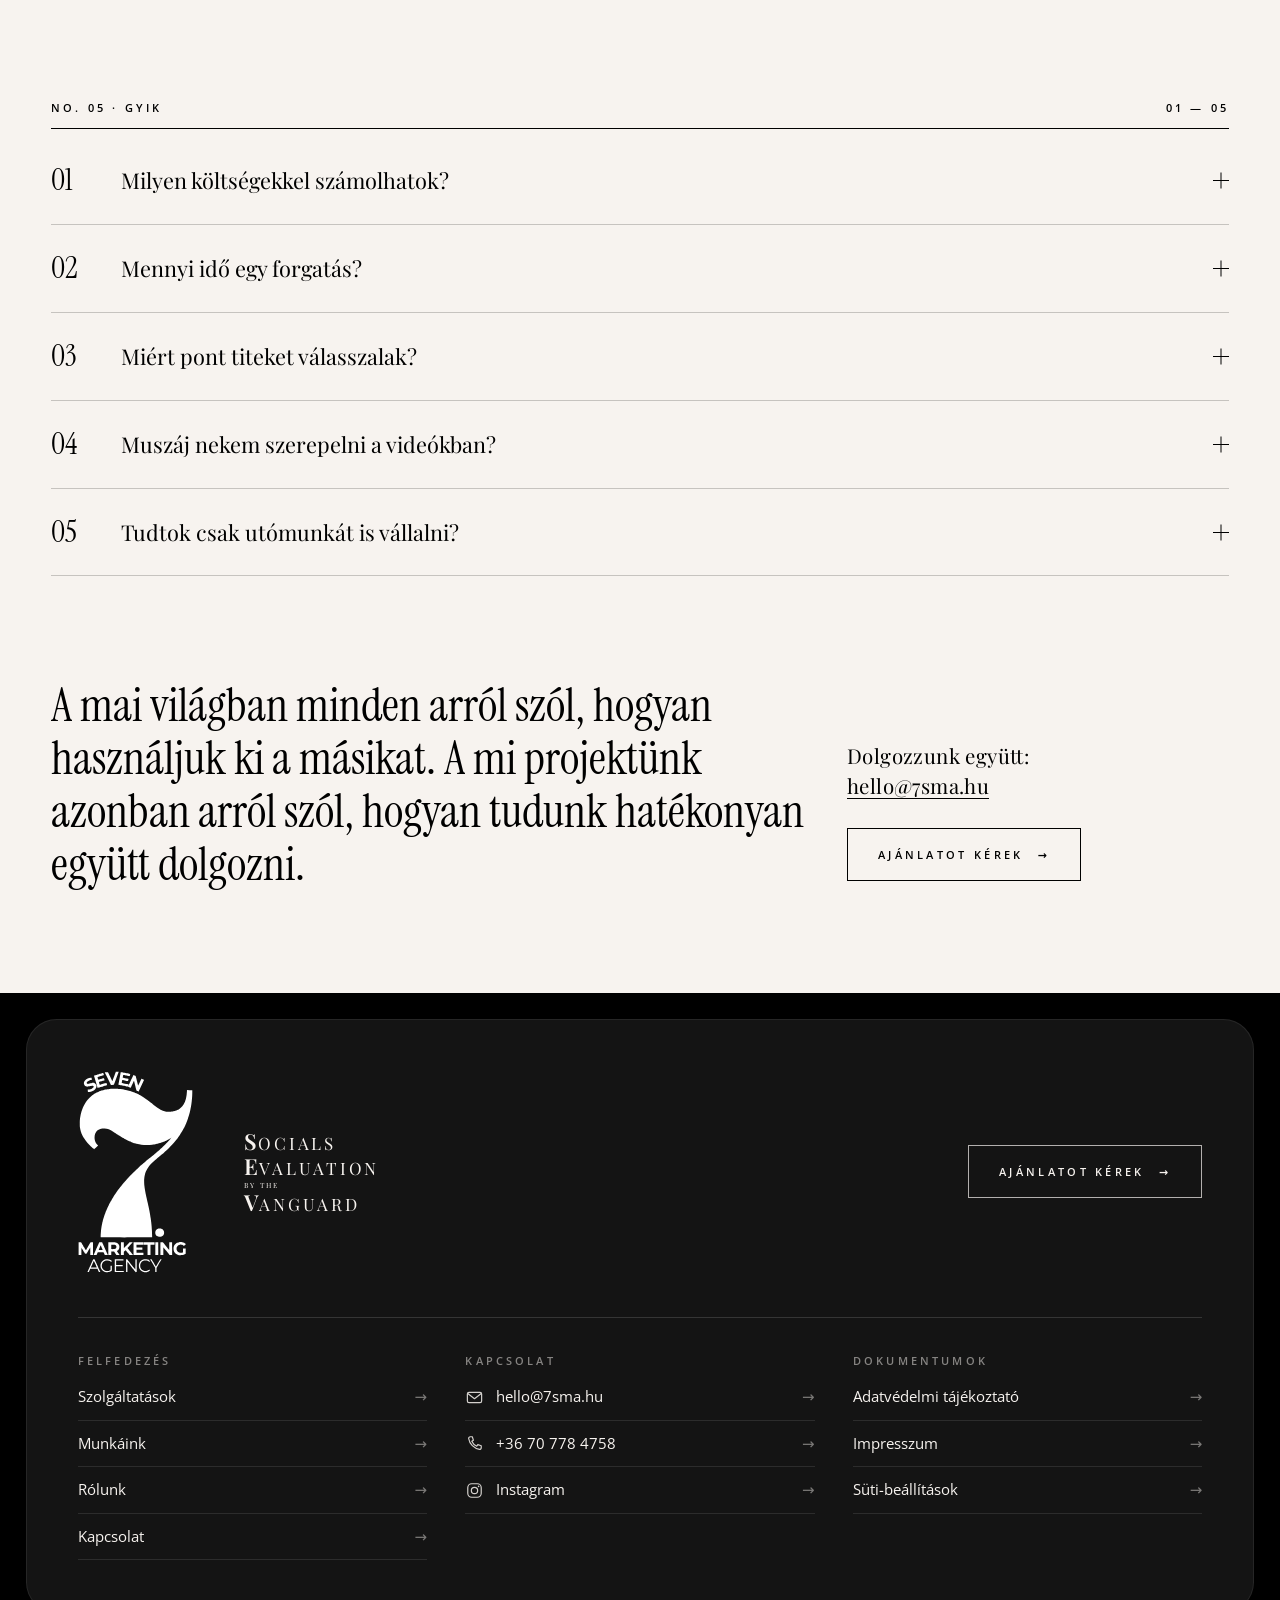
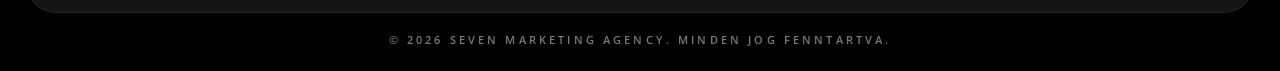
==== commit 2ad5e41f: "Design sample v10: English drafts of the home page copy Co-Authored-By: Claude Opus 5.5 <noreply@ant" ====
--- a/index.html
+++ b/index.html
@@ -10,7 +10,7 @@
 <link rel="preconnect" href="https://fonts.googleapis.com">
 <link rel="preconnect" href="https://fonts.gstatic.com" crossorigin>
 <link href="https://fonts.googleapis.com/css2?family=Instrument+Serif:ital@0;1&family=Open+Sans:wght@400;600&family=Playfair+Display:ital,wght@0,400;0,600;1,400&display=swap" rel="stylesheet">
-<link rel="stylesheet" href="assets/site.css?v=10">
+<link rel="stylesheet" href="assets/site.css?v=10b">
 <link rel="alternate" hreflang="hu" href="index.html"><link rel="alternate" hreflang="en" href="en/index.html">
 </head>
 <body>
@@ -217,6 +217,6 @@
   </div>
 </div>
 
-<script src="assets/site.js?v=10"></script>
+<script src="assets/site.js?v=10b"></script>
 </body>
 </html>
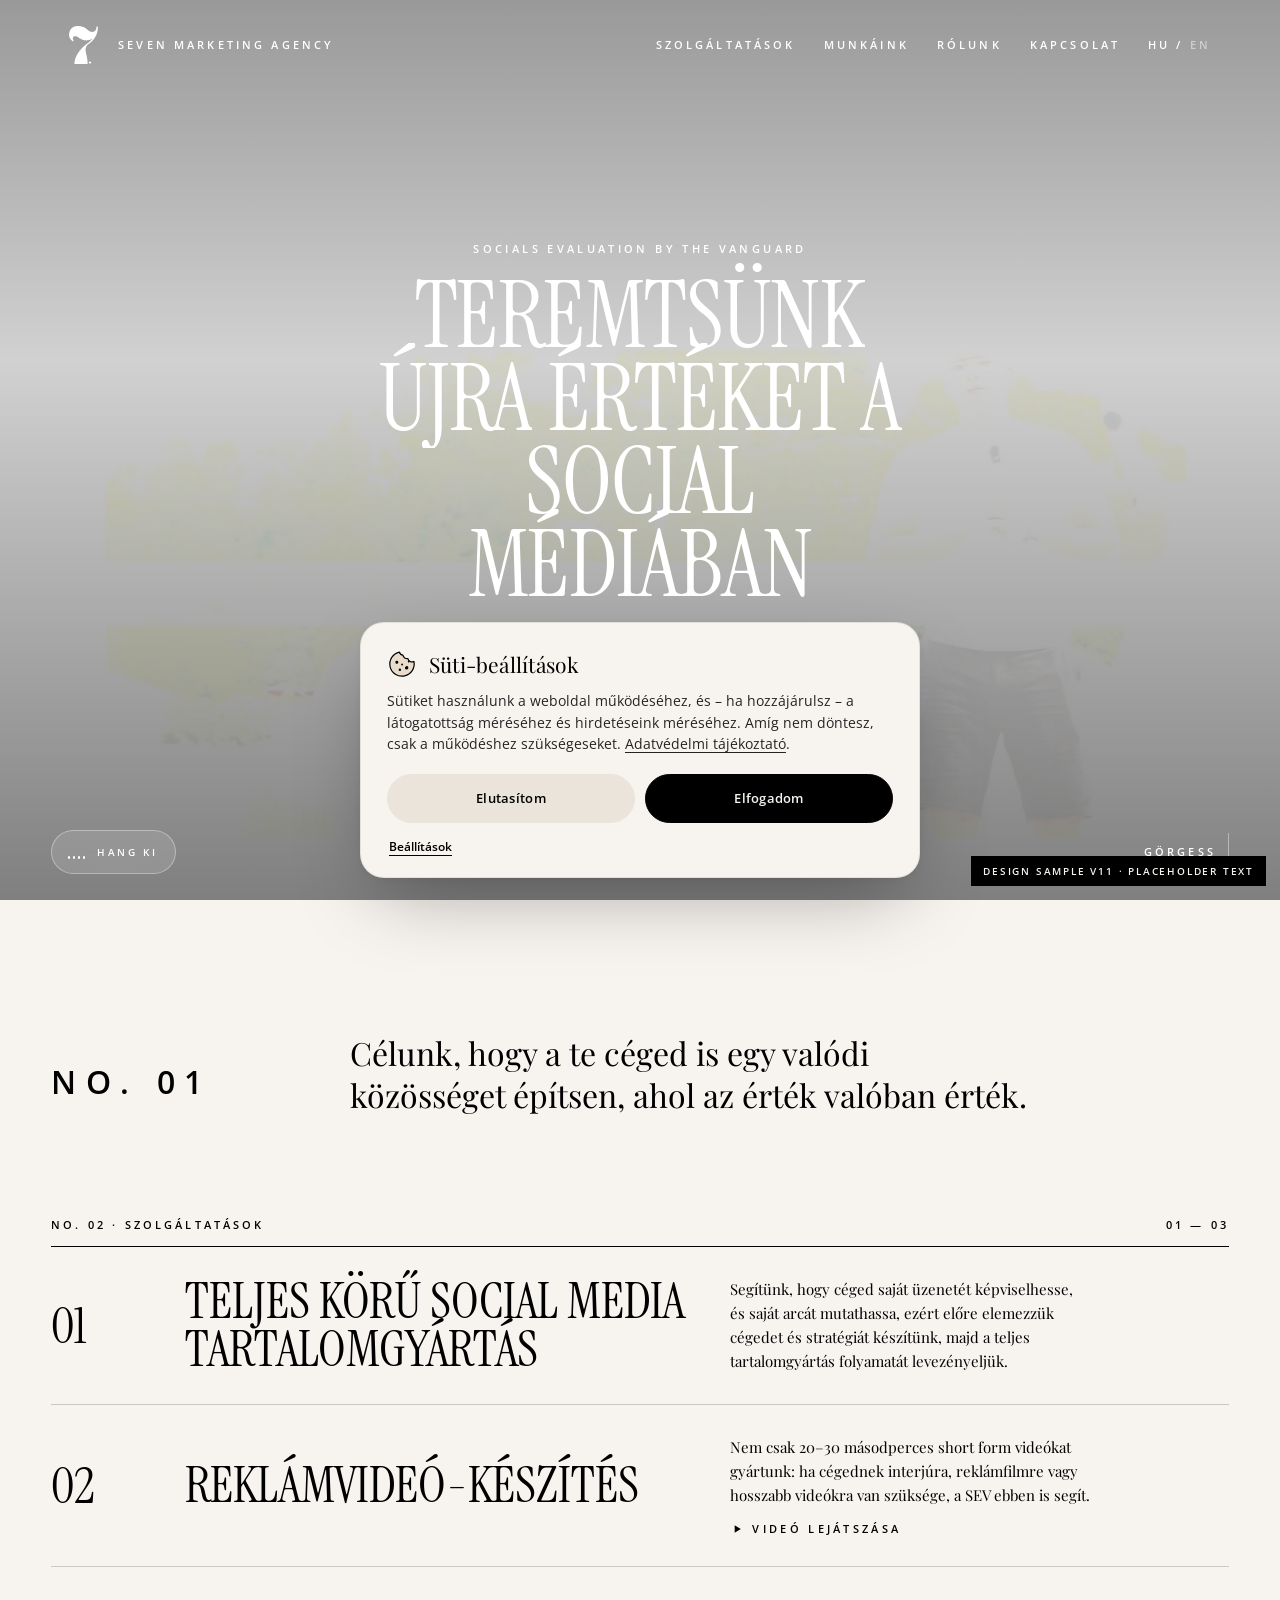
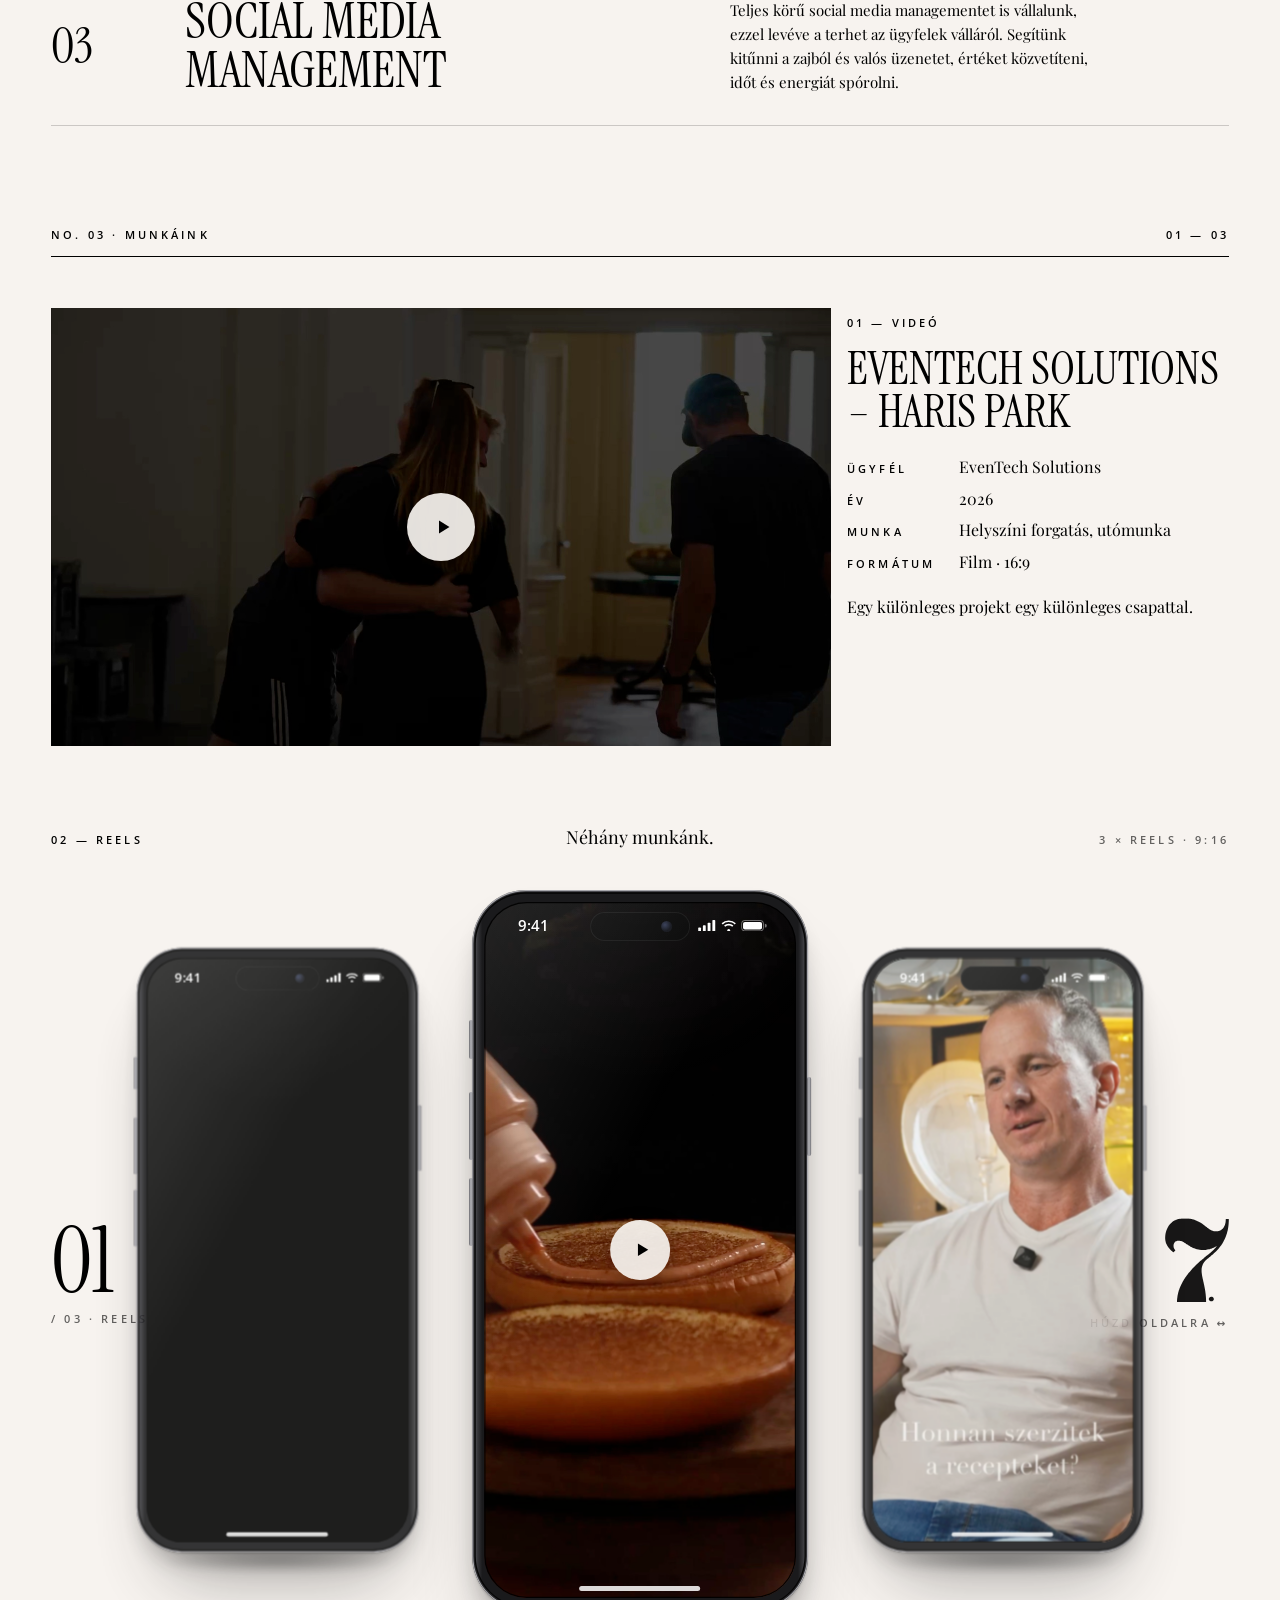
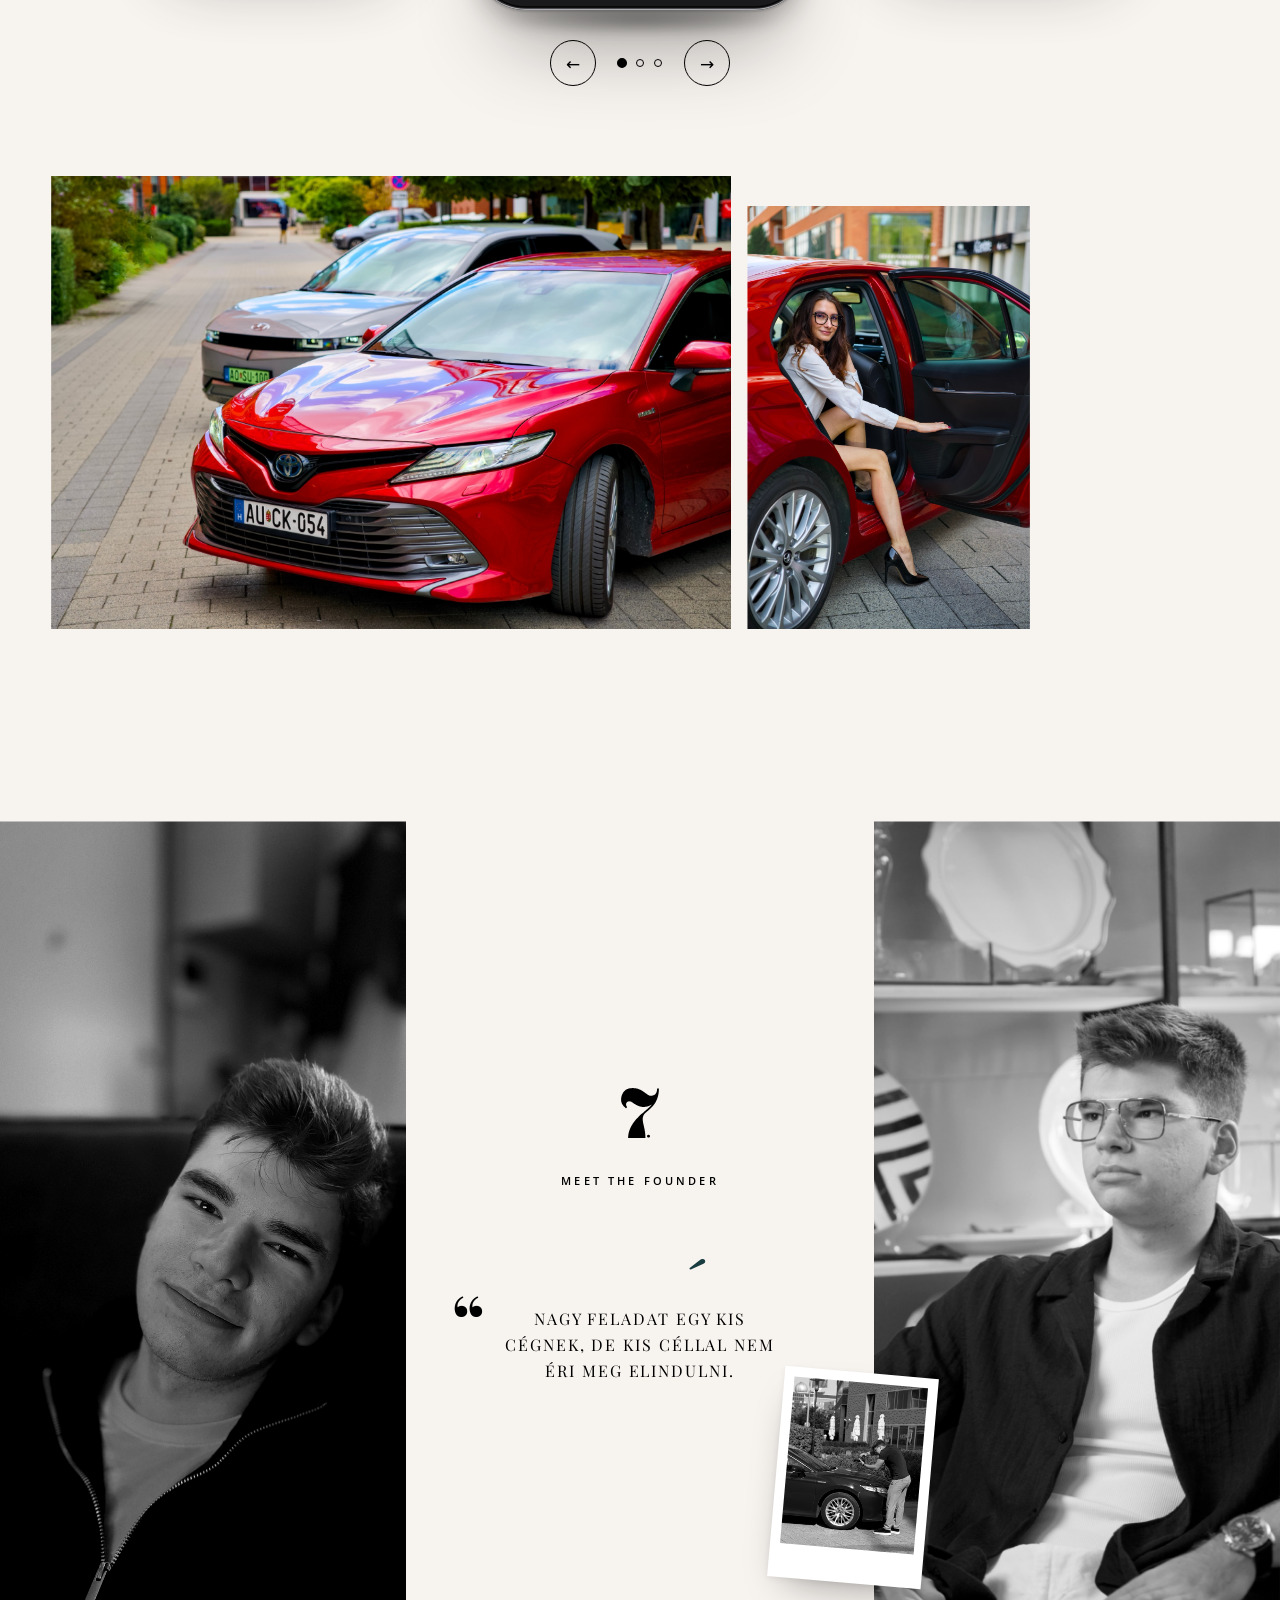
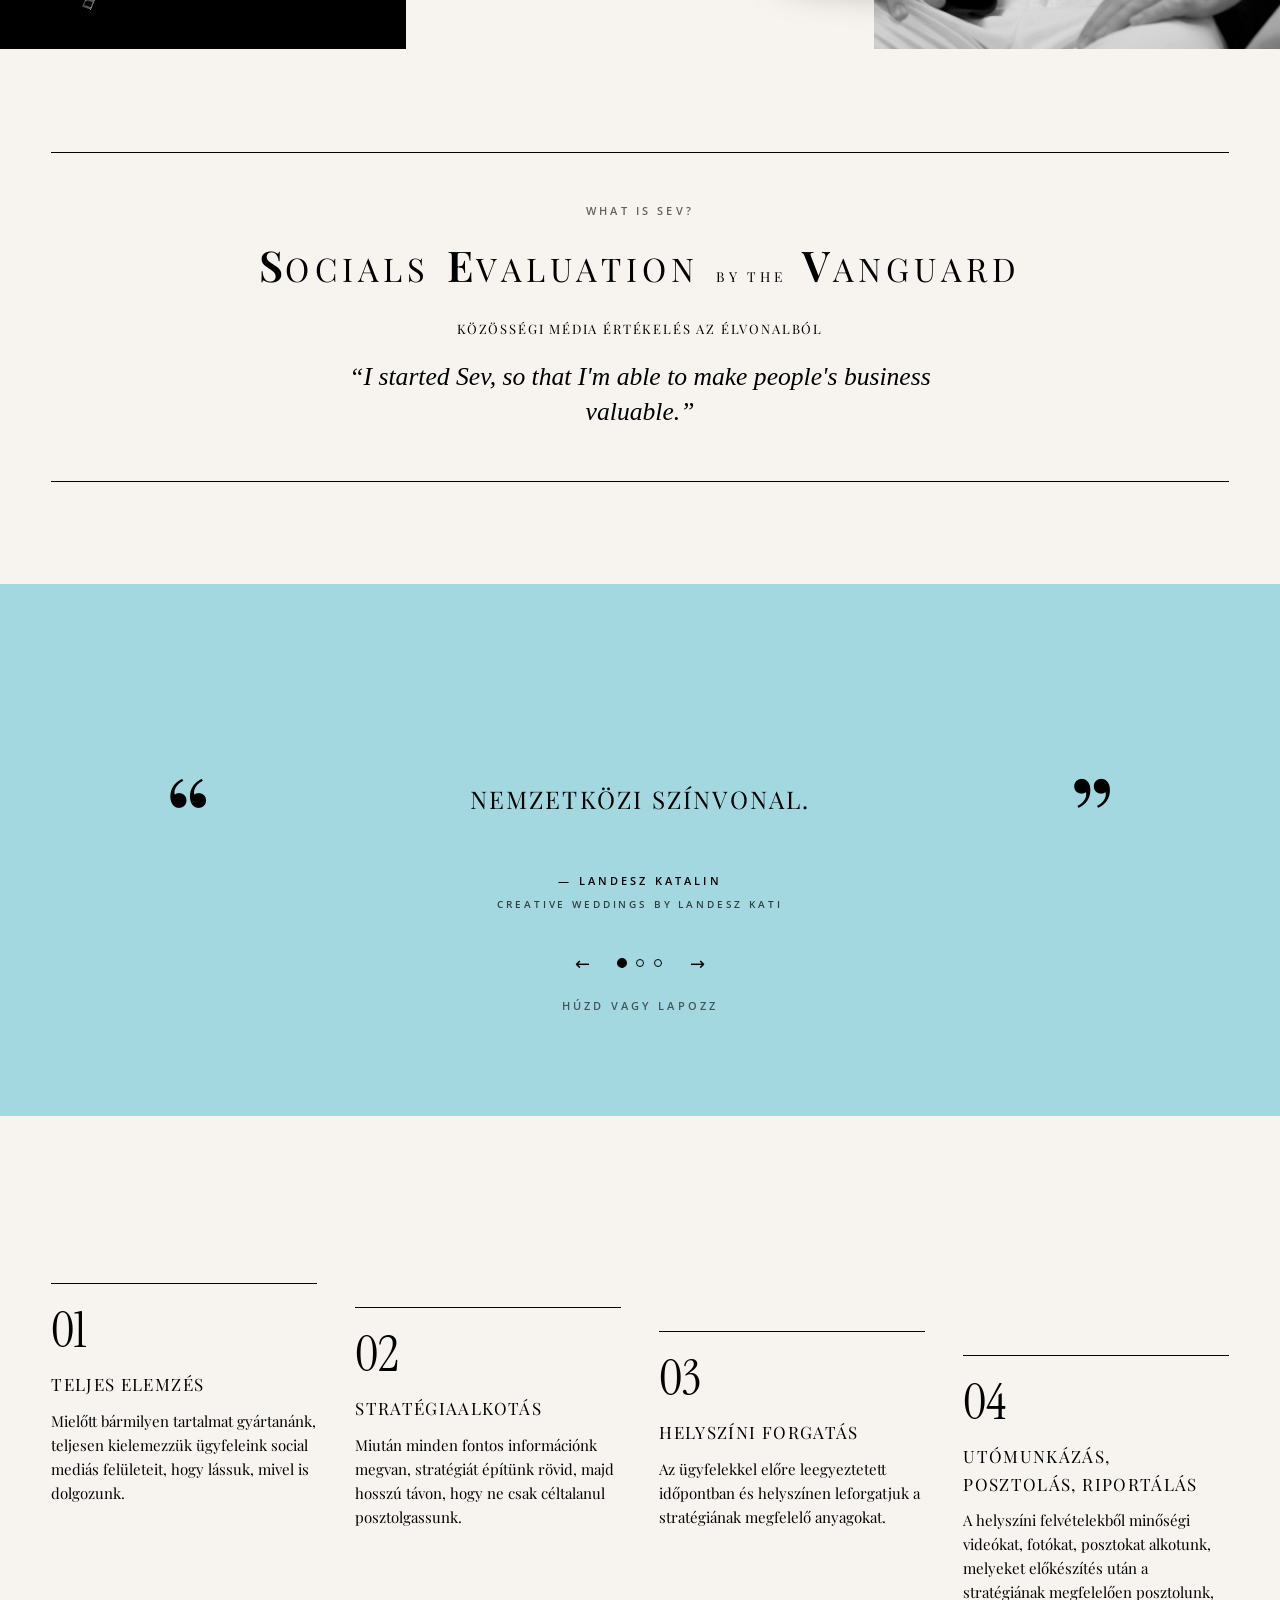
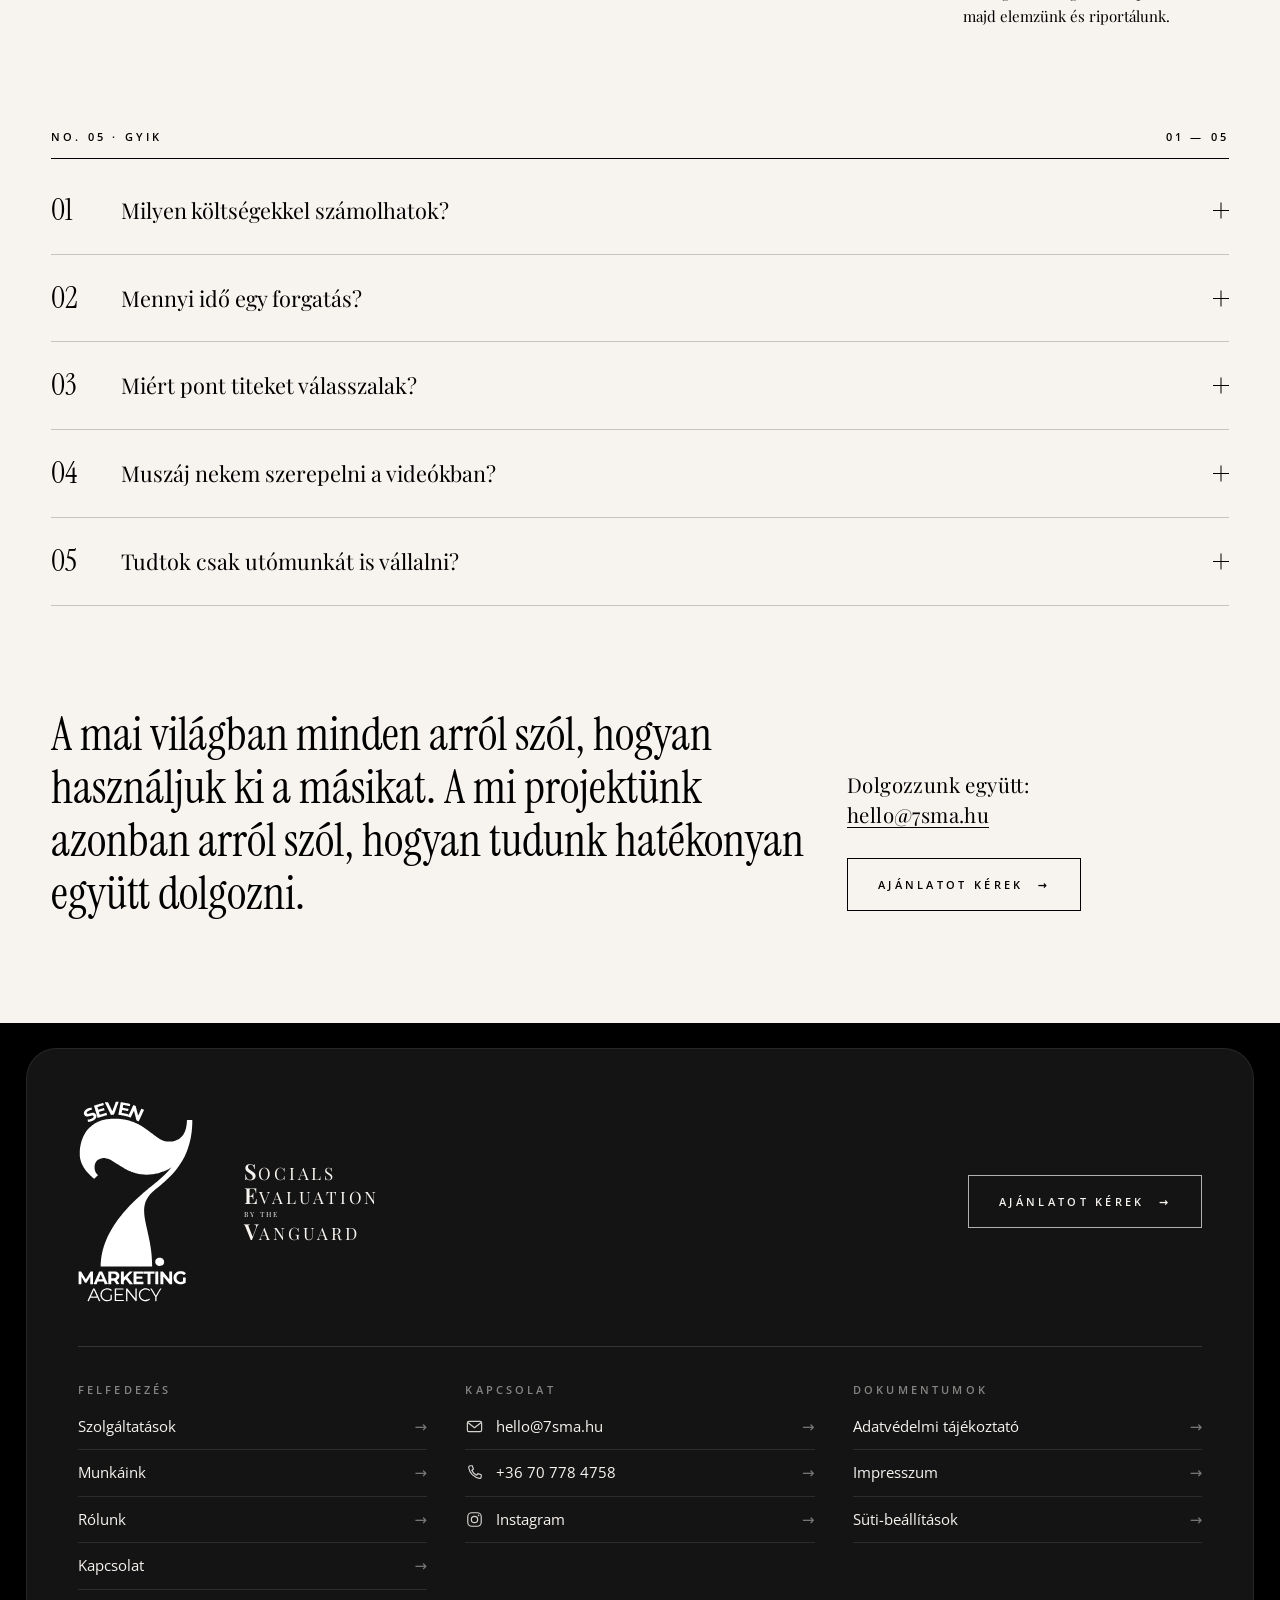
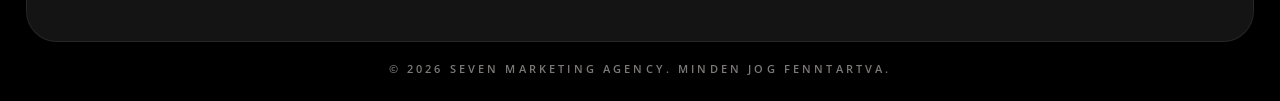
==== commit 0d1d9f22: "Design sample v11: new service photos, reel lightbox, contact copy Co-Authored-By: Claude Opus 5.5 <" ====
--- a/index.html
+++ b/index.html
@@ -10,11 +10,11 @@
 <link rel="preconnect" href="https://fonts.googleapis.com">
 <link rel="preconnect" href="https://fonts.gstatic.com" crossorigin>
 <link href="https://fonts.googleapis.com/css2?family=Instrument+Serif:ital@0;1&family=Open+Sans:wght@400;600&family=Playfair+Display:ital,wght@0,400;0,600;1,400&display=swap" rel="stylesheet">
-<link rel="stylesheet" href="assets/site.css?v=10b">
+<link rel="stylesheet" href="assets/site.css?v=11">
 <link rel="alternate" hreflang="hu" href="index.html"><link rel="alternate" hreflang="en" href="en/index.html">
 </head>
 <body>
-<div class="sample-badge" id="badge">Design sample v10 · placeholder text</div>
+<div class="sample-badge" id="badge">Design sample v11 · placeholder text</div>
 
 <header class="frame" id="frame">
   <a class="brand" href="index.html" aria-label="Seven Marketing Agency – kezdőlap"><img src="logo/seven-monogram.svg" alt=""><span class="label">Seven Marketing Agency</span></a>
@@ -66,11 +66,11 @@
 <section class="services" id="szolg">
   <div class="sec-head rv"><span class="label">No. 02 · Szolgáltatások</span><span class="label">01 — 03</span></div>
   <div class="svc rv"><span class="num">01</span><h3>Teljes körű social media tartalomgyártás</h3><p>Segítünk, hogy céged saját üzenetét képviselhesse, és saját arcát mutathassa, ezért előre elemezzük cégedet és stratégiát készítünk, majd a teljes tartalomgyártás folyamatát levezényeljük.</p>
-    <div class="polaroid"><img src="img/ets-still.jpg" alt=""></div></div>
-  <div class="svc rv"><span class="num">02</span><h3>Reklámvideó-készítés</h3><p>Nem csak 20–30 másodperces short form videókat gyártunk: ha cégednek interjúra, reklámfilmre vagy hosszabb videókra van szüksége, a SEV ebben is segít.</p>
-    <div class="polaroid"><img src="img/food-1-poster.jpg" alt=""></div></div>
+    <div class="polaroid"><img src="img/svc-content.jpg" alt=""></div></div>
+  <div class="svc rv" data-vbox="vbox" role="button" tabindex="0" aria-label="Videó lejátszása"><span class="num">02</span><h3>Reklámvideó-készítés</h3><p>Nem csak 20–30 másodperces short form videókat gyártunk: ha cégednek interjúra, reklámfilmre vagy hosszabb videókra van szüksége, a SEV ebben is segít.<span class="svc-play label"><svg class="i-play" viewBox="0 0 24 24" fill="currentColor"><path d="M8 5.5v13l10.5-6.5z"/></svg>Videó lejátszása</span></p>
+    <div class="polaroid"><img src="img/food-1-poster.jpg" alt=""><span class="pol-play" aria-hidden="true"><svg class="i-play" viewBox="0 0 24 24" fill="currentColor"><path d="M8 5.5v13l10.5-6.5z"/></svg></span></div></div>
   <div class="svc rv"><span class="num">03</span><h3>Social media management</h3><p>Teljes körű social media managementet is vállalunk, ezzel levéve a terhet az ügyfelek válláról. Segítünk kitűnni a zajból és valós üzenetet, értéket közvetíteni, időt és energiát spórolni.</p>
-    <div class="polaroid"><img src="img/camry-detail.jpg" alt=""></div></div>
+    <div class="polaroid"><img src="img/svc-management.jpg" alt=""></div></div>
 </section>
 
 <section class="work" id="munkaink">
@@ -179,6 +179,10 @@
   </div>
 </section>
 </main>
+<div class="vbox" id="vbox" hidden>
+  <button type="button" class="vbox-x label" data-vclose>Bezárás <i aria-hidden="true"></i></button>
+  <div class="vbox-in vid player"><video src="video/food-1.mp4" poster="img/food-1-poster.jpg" playsinline preload="none" data-work></video><button type="button" class="play" aria-label="Lejátszás / szünet"><svg class="i-play" viewBox="0 0 24 24" fill="currentColor"><path d="M8 5.5v13l10.5-6.5z"/></svg></button><div class="ctl"><button type="button" class="c-play" aria-label="Lejátszás / szünet"><svg class="i-play" viewBox="0 0 24 24" fill="currentColor"><path d="M8 5.5v13l10.5-6.5z"/></svg><svg class="i-pause" viewBox="0 0 24 24" fill="currentColor"><rect x="7" y="5.5" width="3.4" height="13" rx="1"/><rect x="13.6" y="5.5" width="3.4" height="13" rx="1"/></svg></button><span class="c-time">0:00</span><input class="c-seek" type="range" min="0" max="1000" step="1" value="0" aria-label="Videó pozíció"><button type="button" class="c-mute" aria-label="Hang be/ki"><svg class="i-vol" viewBox="0 0 24 24" fill="none" stroke="currentColor" stroke-width="1.7" stroke-linecap="round" stroke-linejoin="round"><path d="M4 9.5h3.5L12 6v12l-4.5-3.5H4z"/><path d="M15.5 9a4 4 0 010 6M18 6.5a7.5 7.5 0 010 11"/></svg><svg class="i-muted" viewBox="0 0 24 24" fill="none" stroke="currentColor" stroke-width="1.7" stroke-linecap="round" stroke-linejoin="round"><path d="M4 9.5h3.5L12 6v12l-4.5-3.5H4z"/><path d="M16 10l4 4M20 10l-4 4"/></svg></button><button type="button" class="c-fs" aria-label="Teljes képernyő"><svg viewBox="0 0 24 24" fill="none" stroke="currentColor" stroke-width="1.7" stroke-linecap="round" stroke-linejoin="round"><path d="M4 9V4h5M20 9V4h-5M4 15v5h5M20 15v5h-5"/></svg></button></div></div>
+</div>
 
 <footer id="footer">
   <div class="fcard">
@@ -217,6 +221,6 @@
   </div>
 </div>
 
-<script src="assets/site.js?v=10b"></script>
+<script src="assets/site.js?v=11"></script>
 </body>
 </html>
--- a/assets/site.css
+++ b/assets/site.css
@@ -564,3 +564,23 @@
 .cta h2{text-transform:none;font-size:clamp(30px,3.7vw,62px);line-height:1.12}
 .sev p.txt q{font-family:var(--display);font-style:italic;font-size:clamp(20px,2vw,30px);line-height:1.35;quotes:"\201C" "\201D"}
 .faq .ans{line-height:1.6}
+
+
+/* ===== v11 ===== */
+/* service 2: the row opens the reel */
+.svc[data-vbox]{cursor:pointer}
+.svc[data-vbox]:focus-visible{outline:1px solid currentColor;outline-offset:6px}
+.svc-play{display:inline-flex;align-items:center;gap:8px;margin-top:14px;font-size:11px}
+.svc-play svg{width:14px;height:14px}
+.svc p .svc-play{display:flex}
+.polaroid{position:relative}
+.pol-play{position:absolute;left:50%;top:calc(50% - 12px);width:46px;height:46px;margin:-23px 0 0 -23px;border-radius:50%;background:rgba(247,243,239,.9);color:var(--ink);display:grid;place-items:center}
+.pol-play svg{width:18px;height:18px;margin-left:2px}
+/* lightbox */
+.vbox{position:fixed;inset:0;z-index:200;background:rgba(10,10,10,.92);display:grid;place-items:center;padding:64px 16px 24px;opacity:0;transition:opacity .35s var(--ease)}
+.vbox[hidden]{display:none}
+.vbox.open{opacity:1}
+.vbox-in{position:relative;height:min(82vh,calc((100vw - 32px) * 16 / 9));aspect-ratio:9/16;border-radius:14px;overflow:hidden;background:#000}
+.vbox-in video{width:100%;height:100%;object-fit:cover}
+.vbox-x{position:absolute;top:20px;right:var(--pad);color:var(--paper);background:none;border:0;cursor:pointer;display:flex;align-items:center;gap:10px}
+body.vbox-open{overflow:hidden}
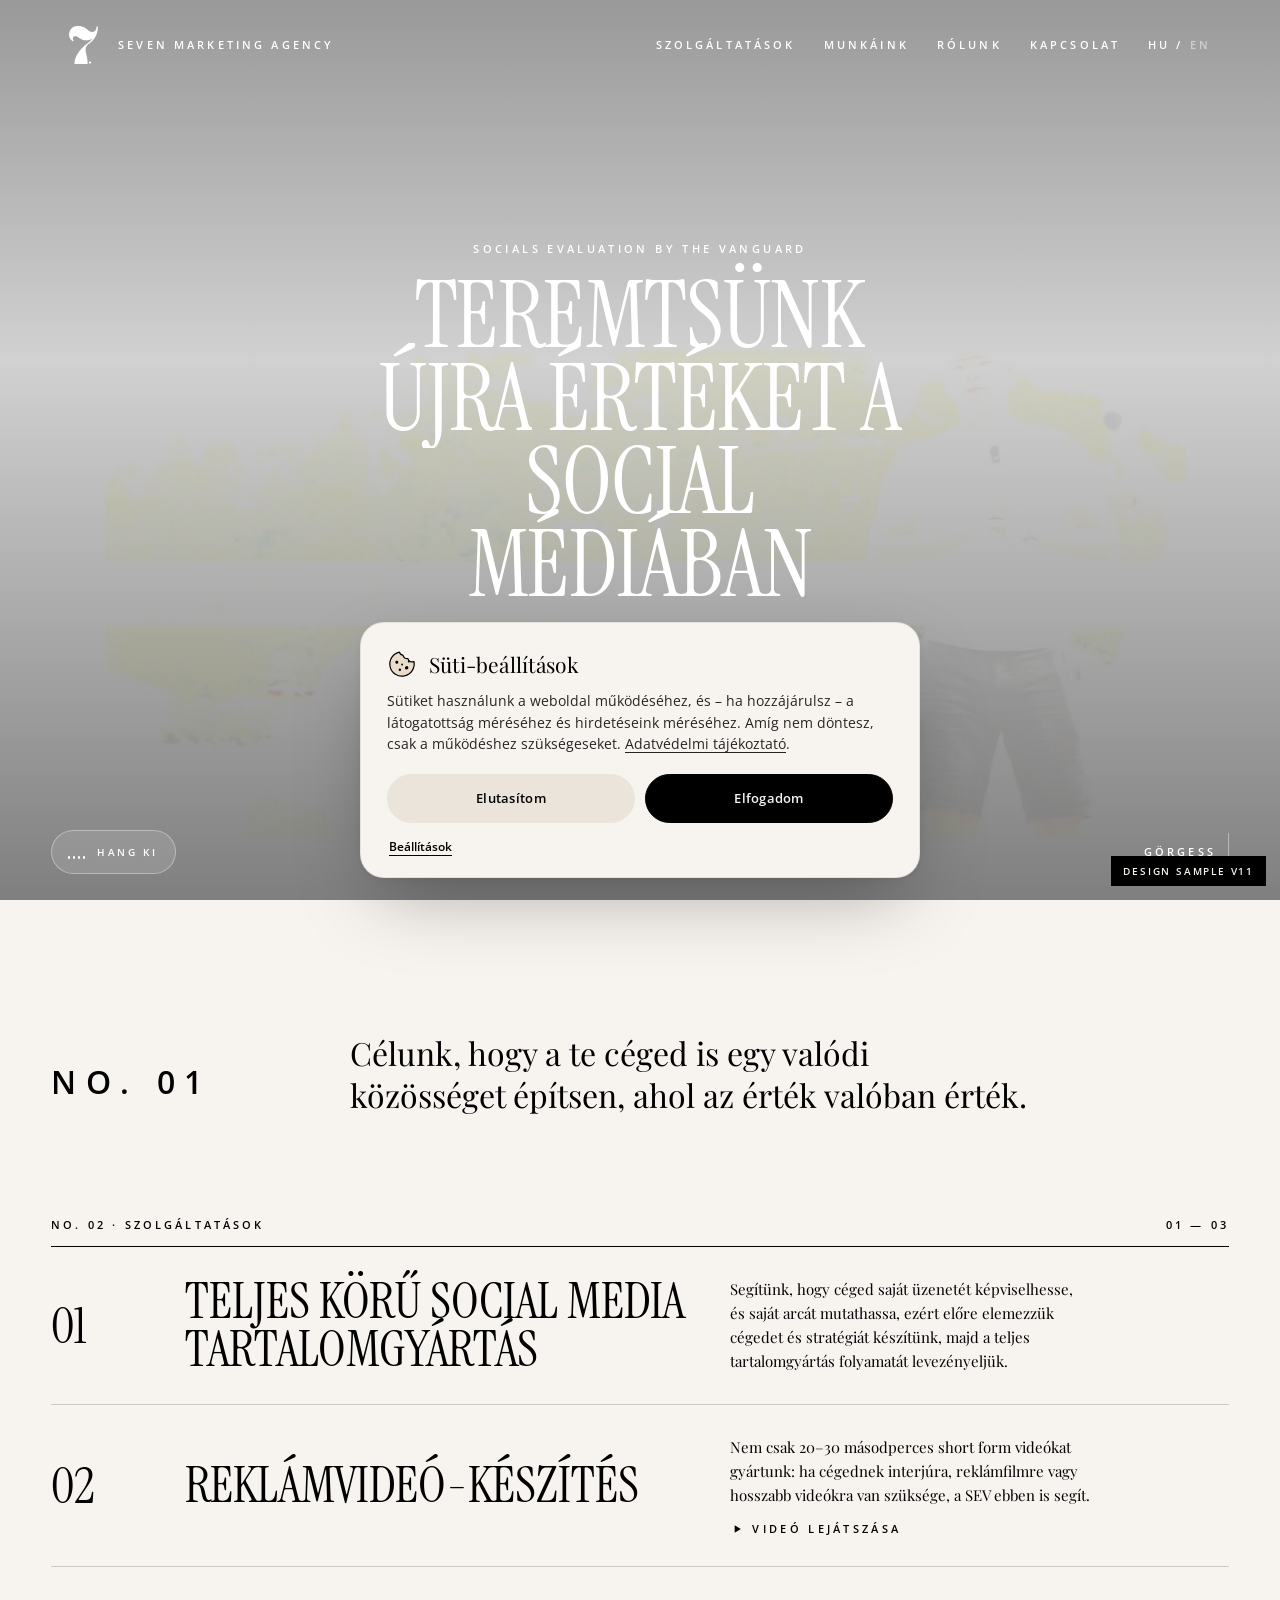
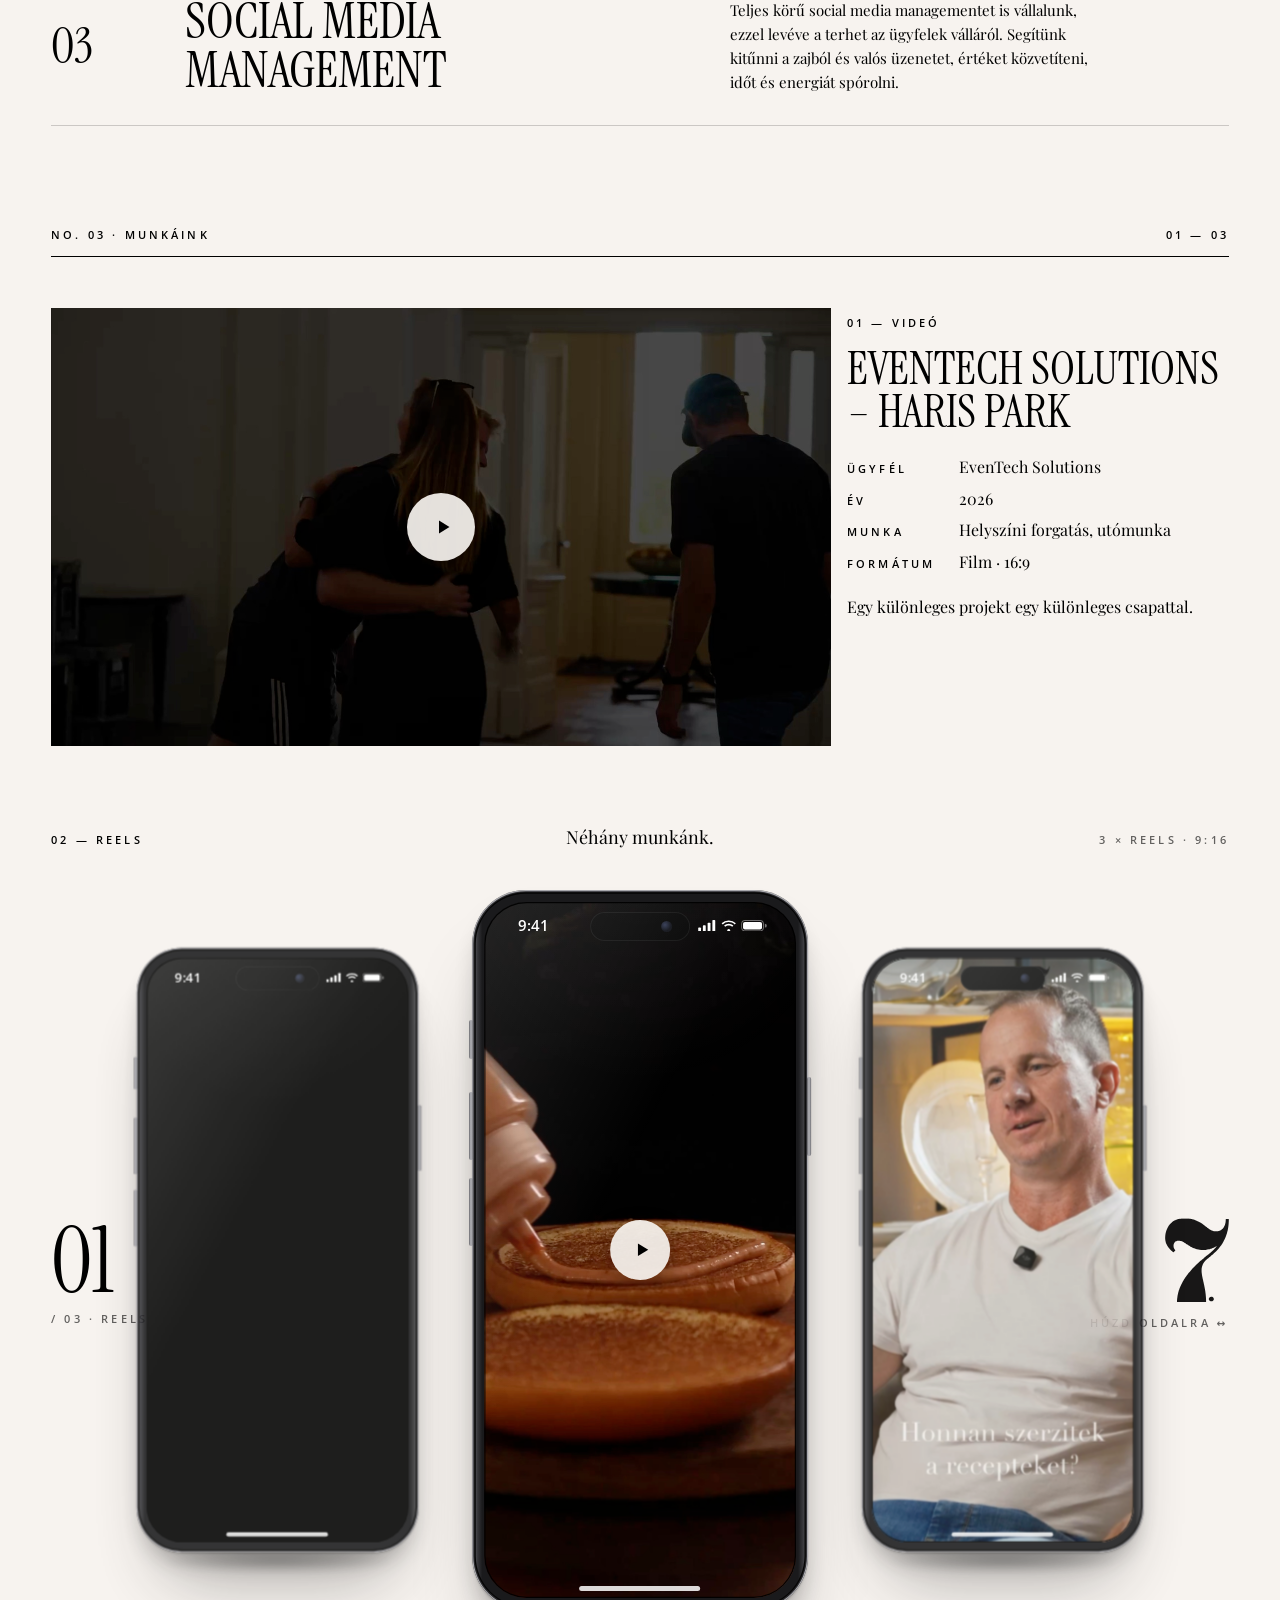
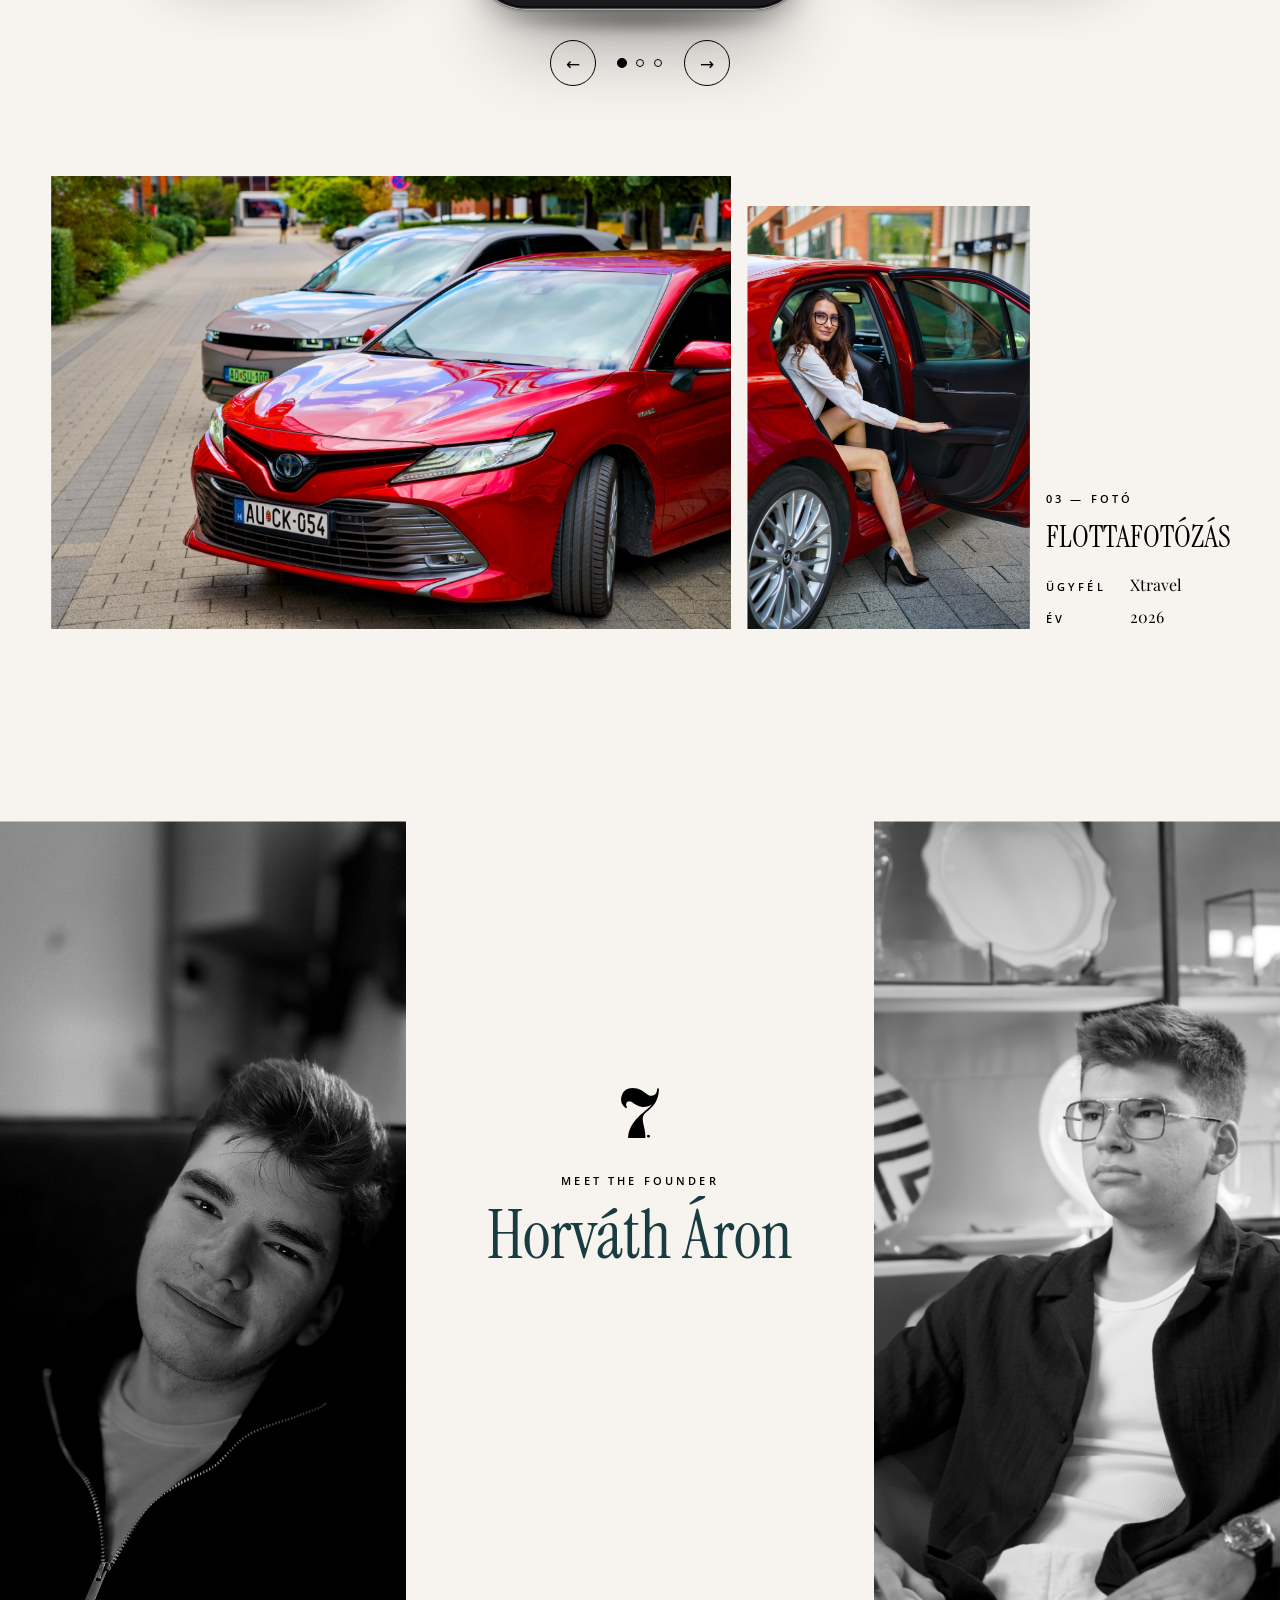
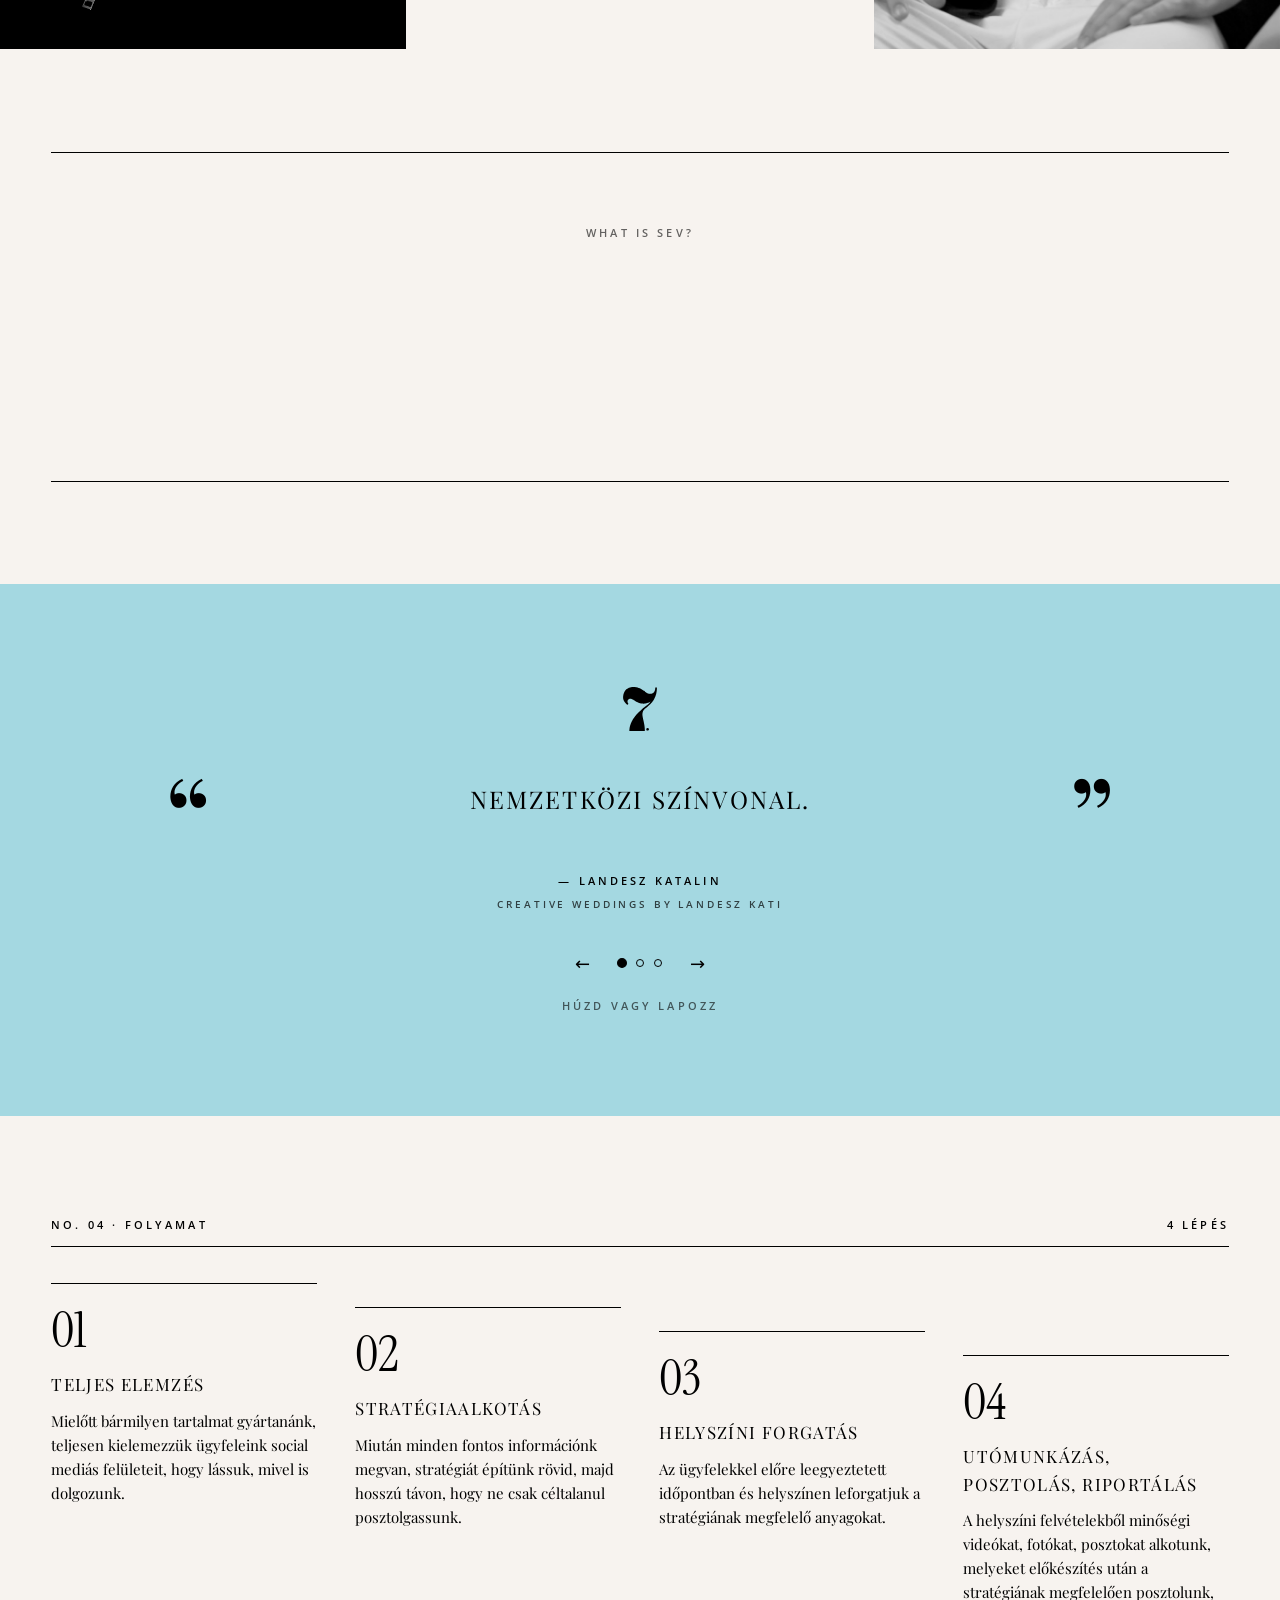
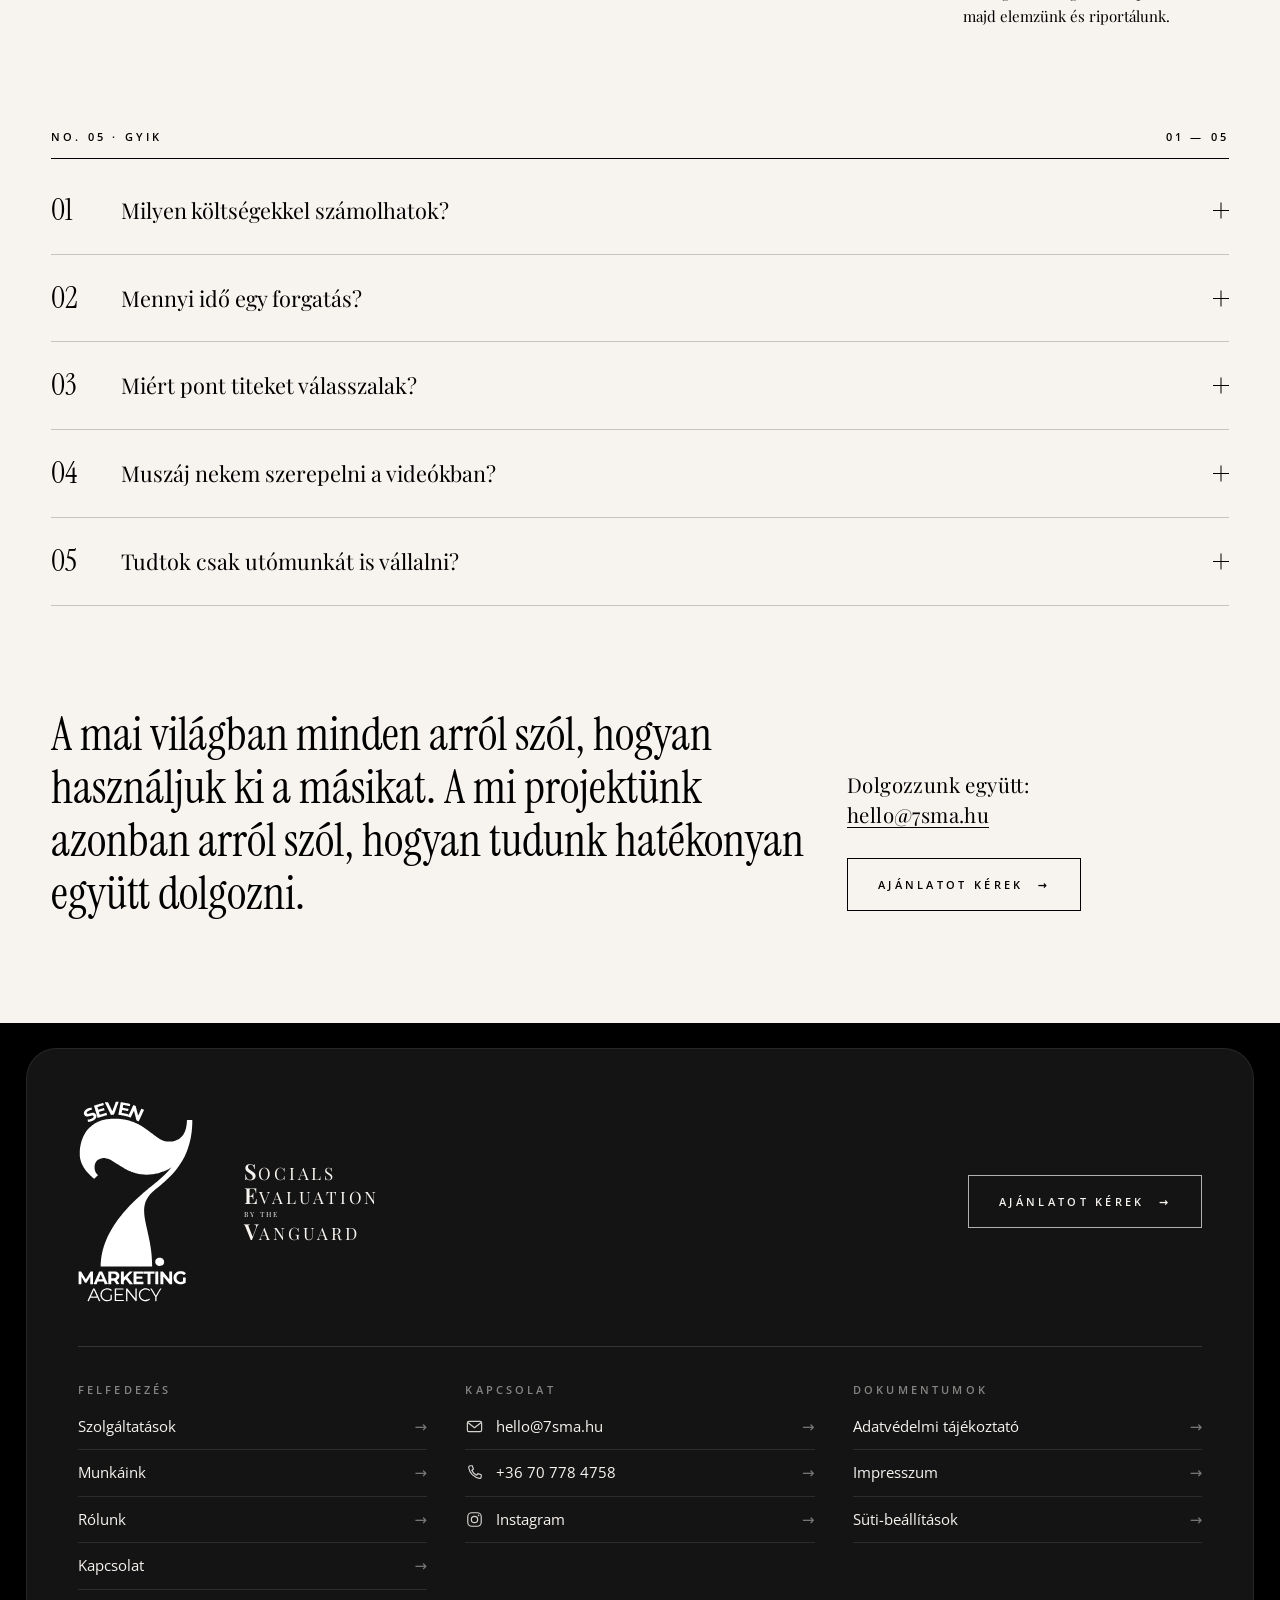
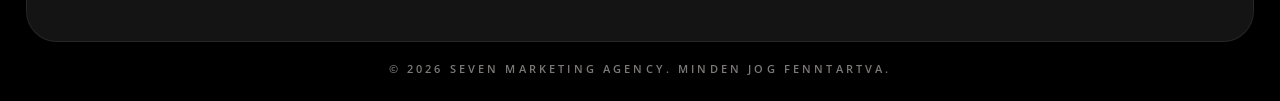
==== commit eeed1213: "Design sample v11: thank-you text, email provider, page descriptions Co-Authored-By: Claude Opus 5.5" ====
--- a/index.html
+++ b/index.html
@@ -4,17 +4,18 @@
 <meta charset="utf-8">
 <meta name="viewport" content="width=device-width, initial-scale=1">
 <title>Seven Marketing Agency</title>
+<meta name="description" content="A mai világban minden arról szól, hogyan használjuk ki a másikat. A mi projektünk azonban arról szól, hogyan tudunk hatékonyan együtt dolgozni.">
 <meta name="robots" content="noindex">
 <link rel="icon" href="logo/seven-monogram.svg">
 <!-- Sample only: Google Fonts CDN. Production self-hosts the fonts. -->
 <link rel="preconnect" href="https://fonts.googleapis.com">
 <link rel="preconnect" href="https://fonts.gstatic.com" crossorigin>
 <link href="https://fonts.googleapis.com/css2?family=Instrument+Serif:ital@0;1&family=Open+Sans:wght@400;600&family=Playfair+Display:ital,wght@0,400;0,600;1,400&display=swap" rel="stylesheet">
-<link rel="stylesheet" href="assets/site.css?v=11">
+<link rel="stylesheet" href="assets/site.css?v=11b">
 <link rel="alternate" hreflang="hu" href="index.html"><link rel="alternate" hreflang="en" href="en/index.html">
 </head>
 <body>
-<div class="sample-badge" id="badge">Design sample v11 · placeholder text</div>
+<div class="sample-badge" id="badge">Design sample v11</div>
 
 <header class="frame" id="frame">
   <a class="brand" href="index.html" aria-label="Seven Marketing Agency – kezdőlap"><img src="logo/seven-monogram.svg" alt=""><span class="label">Seven Marketing Agency</span></a>
@@ -221,6 +222,6 @@
   </div>
 </div>
 
-<script src="assets/site.js?v=11"></script>
+<script src="assets/site.js?v=11b"></script>
 </body>
 </html>
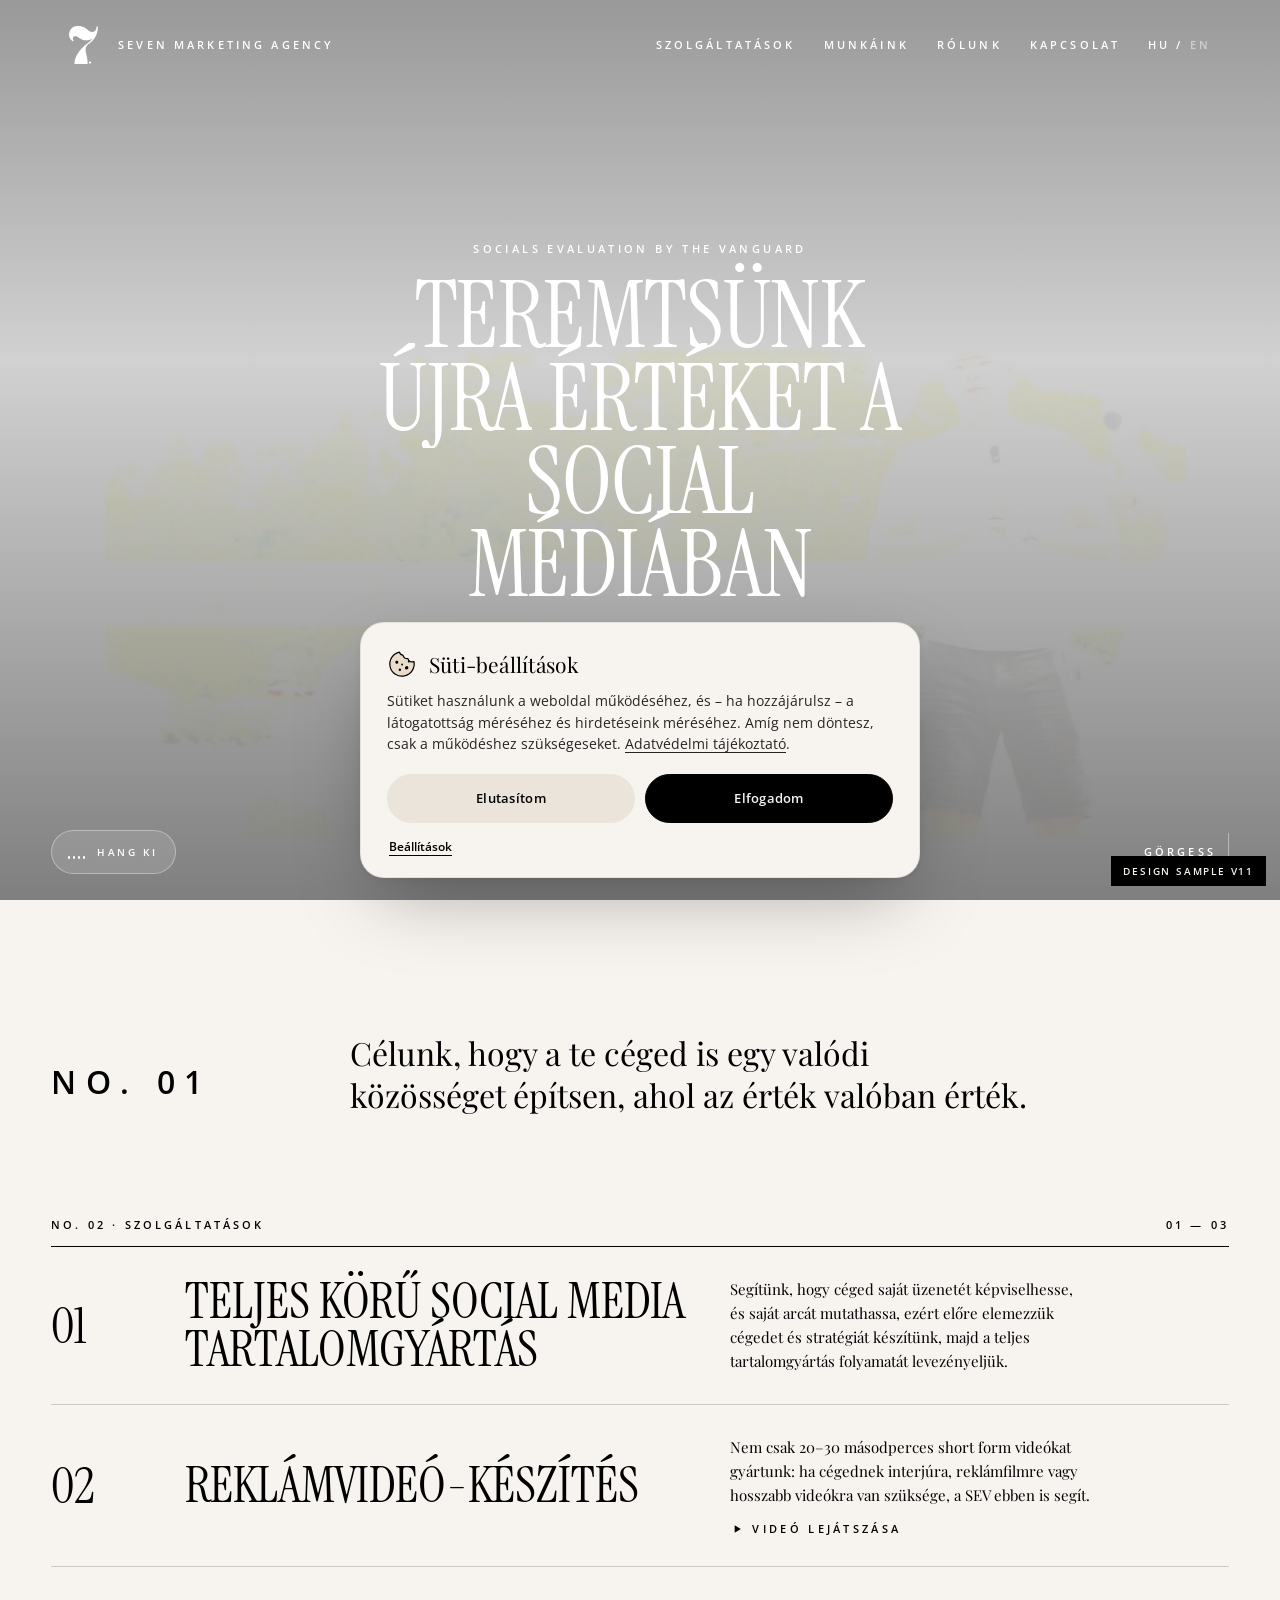
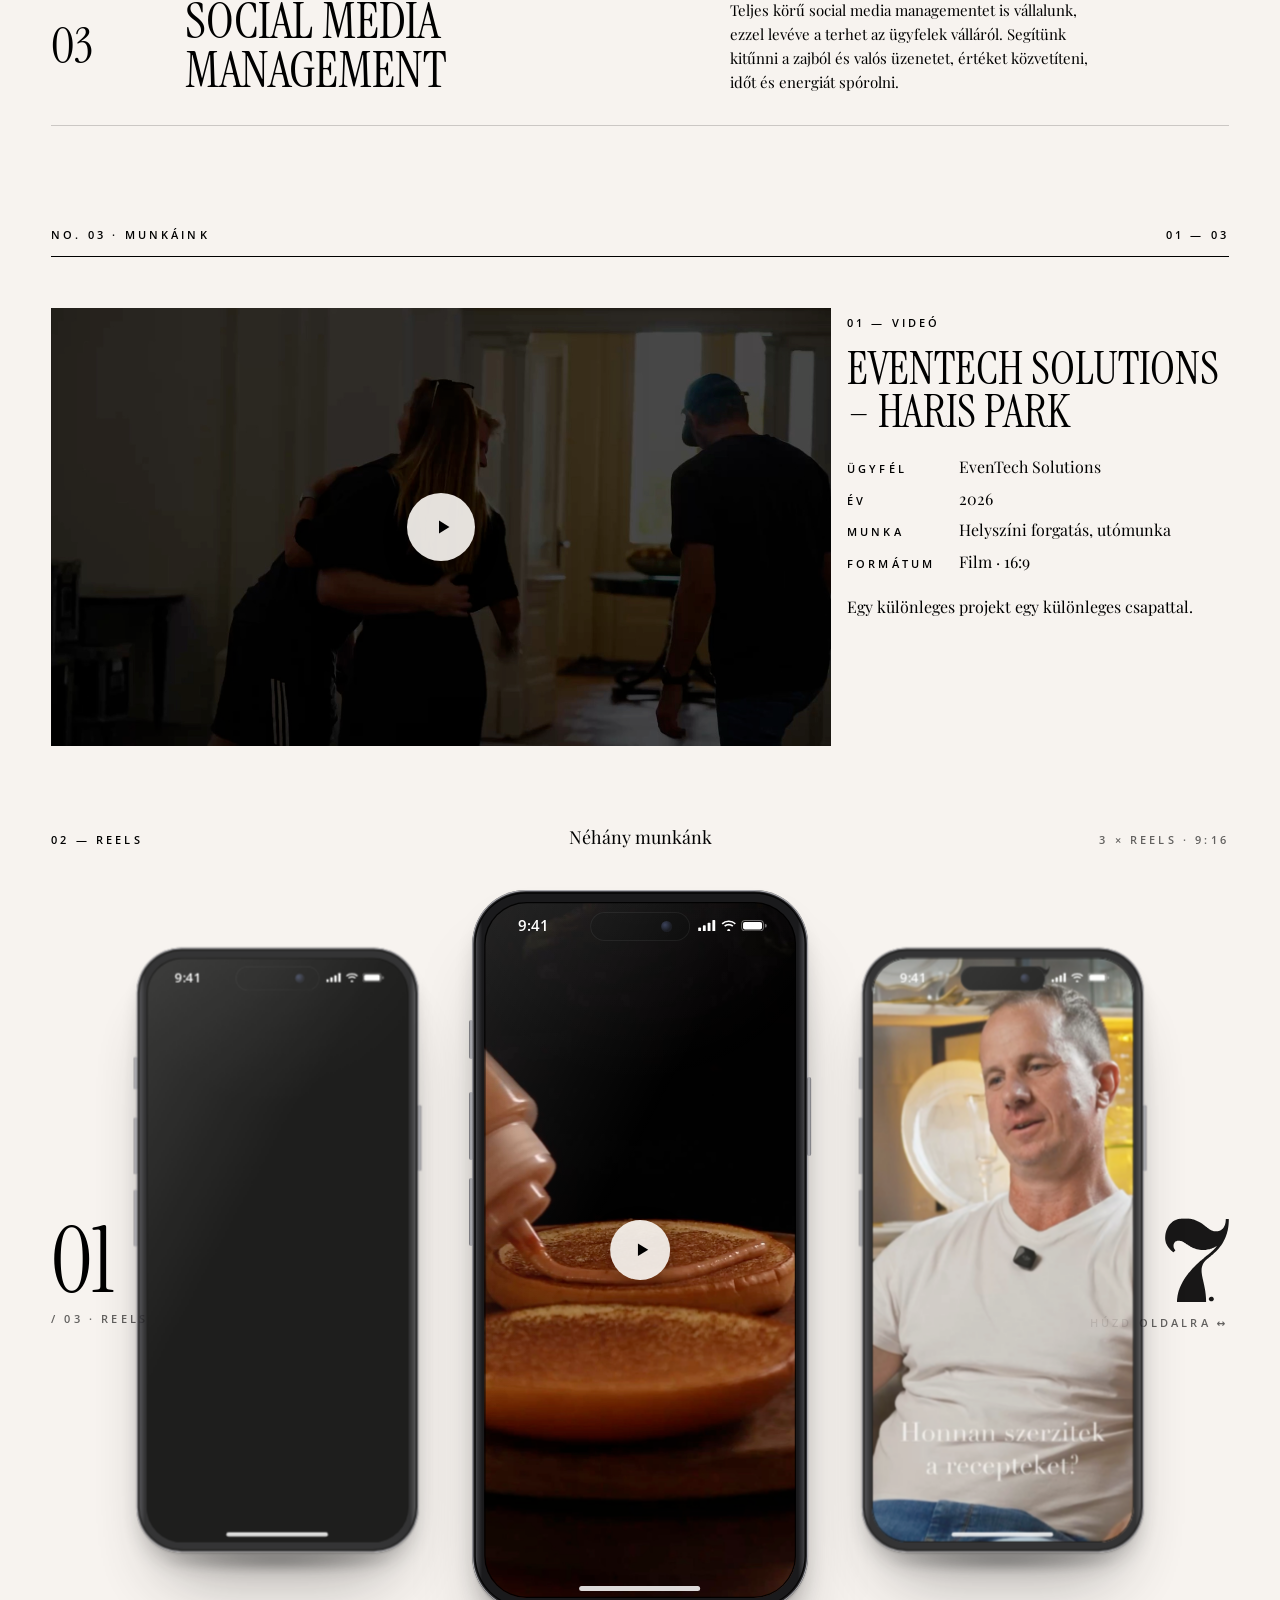
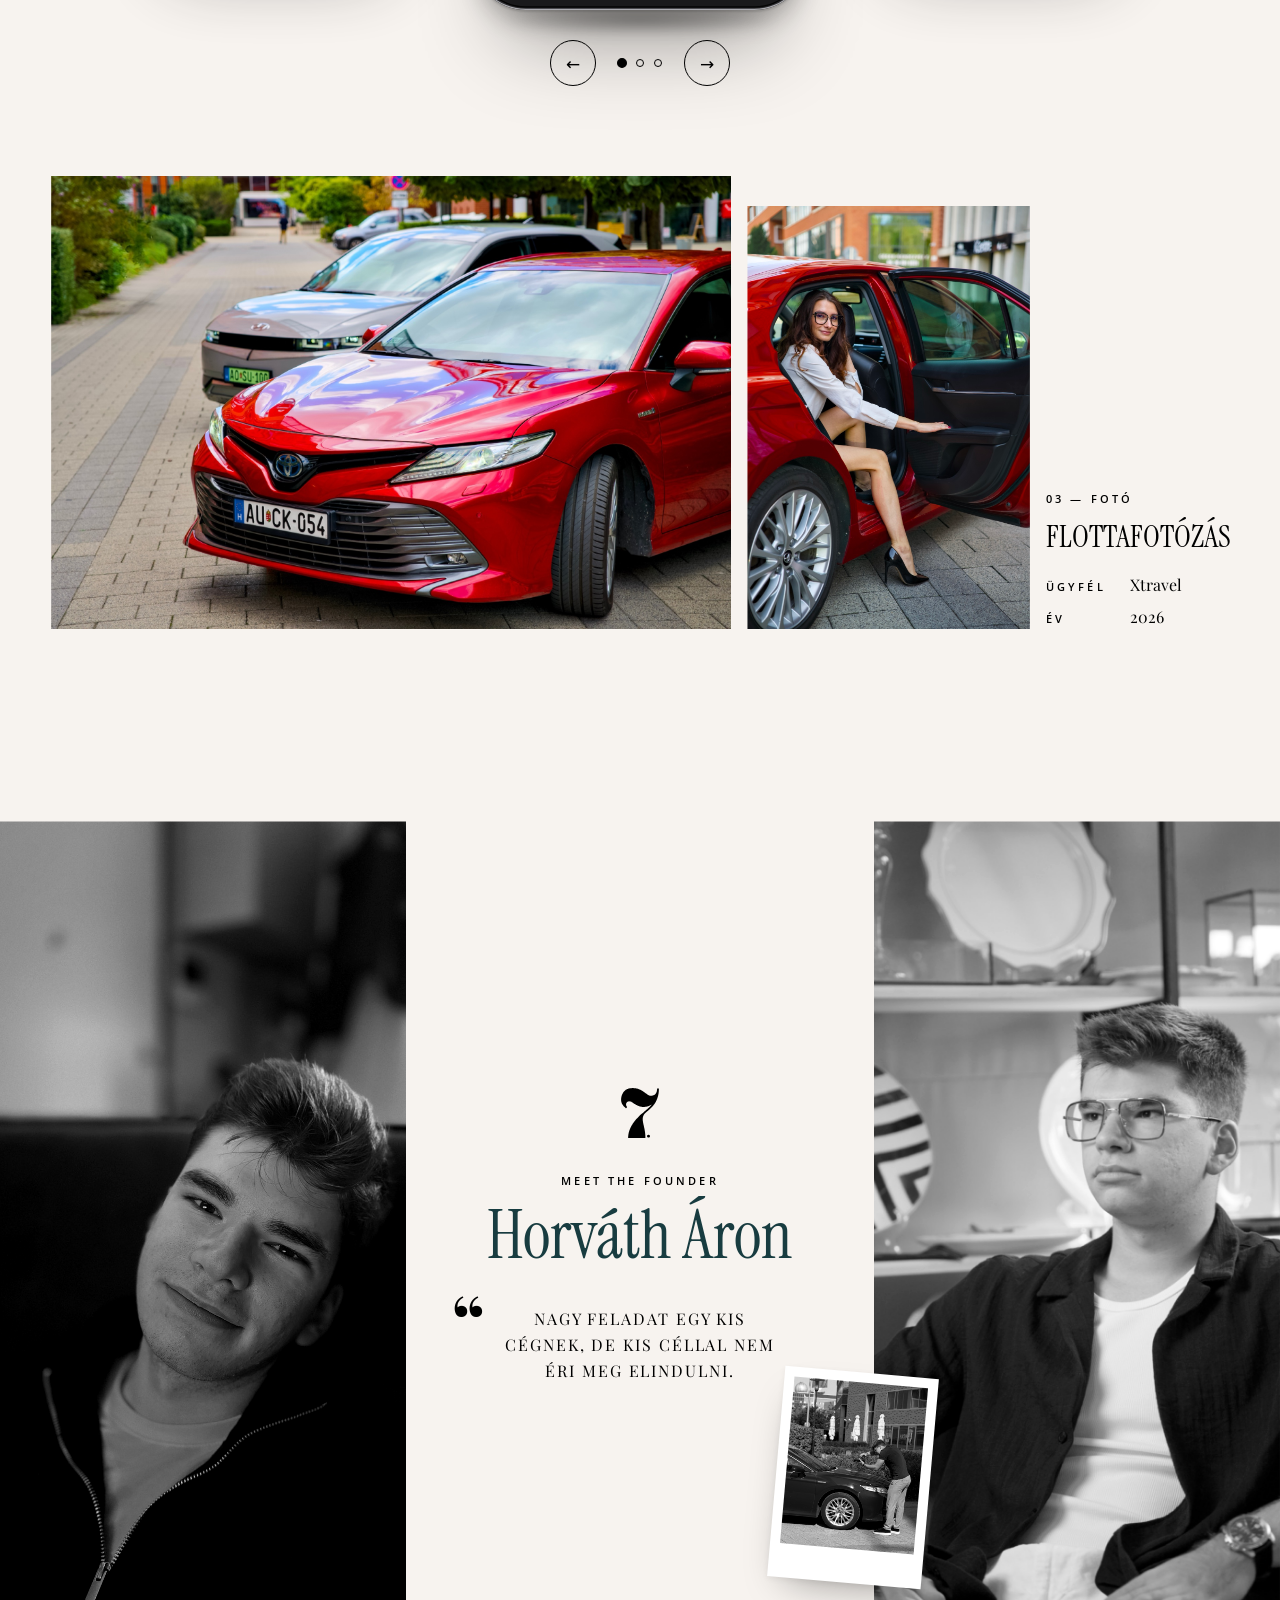
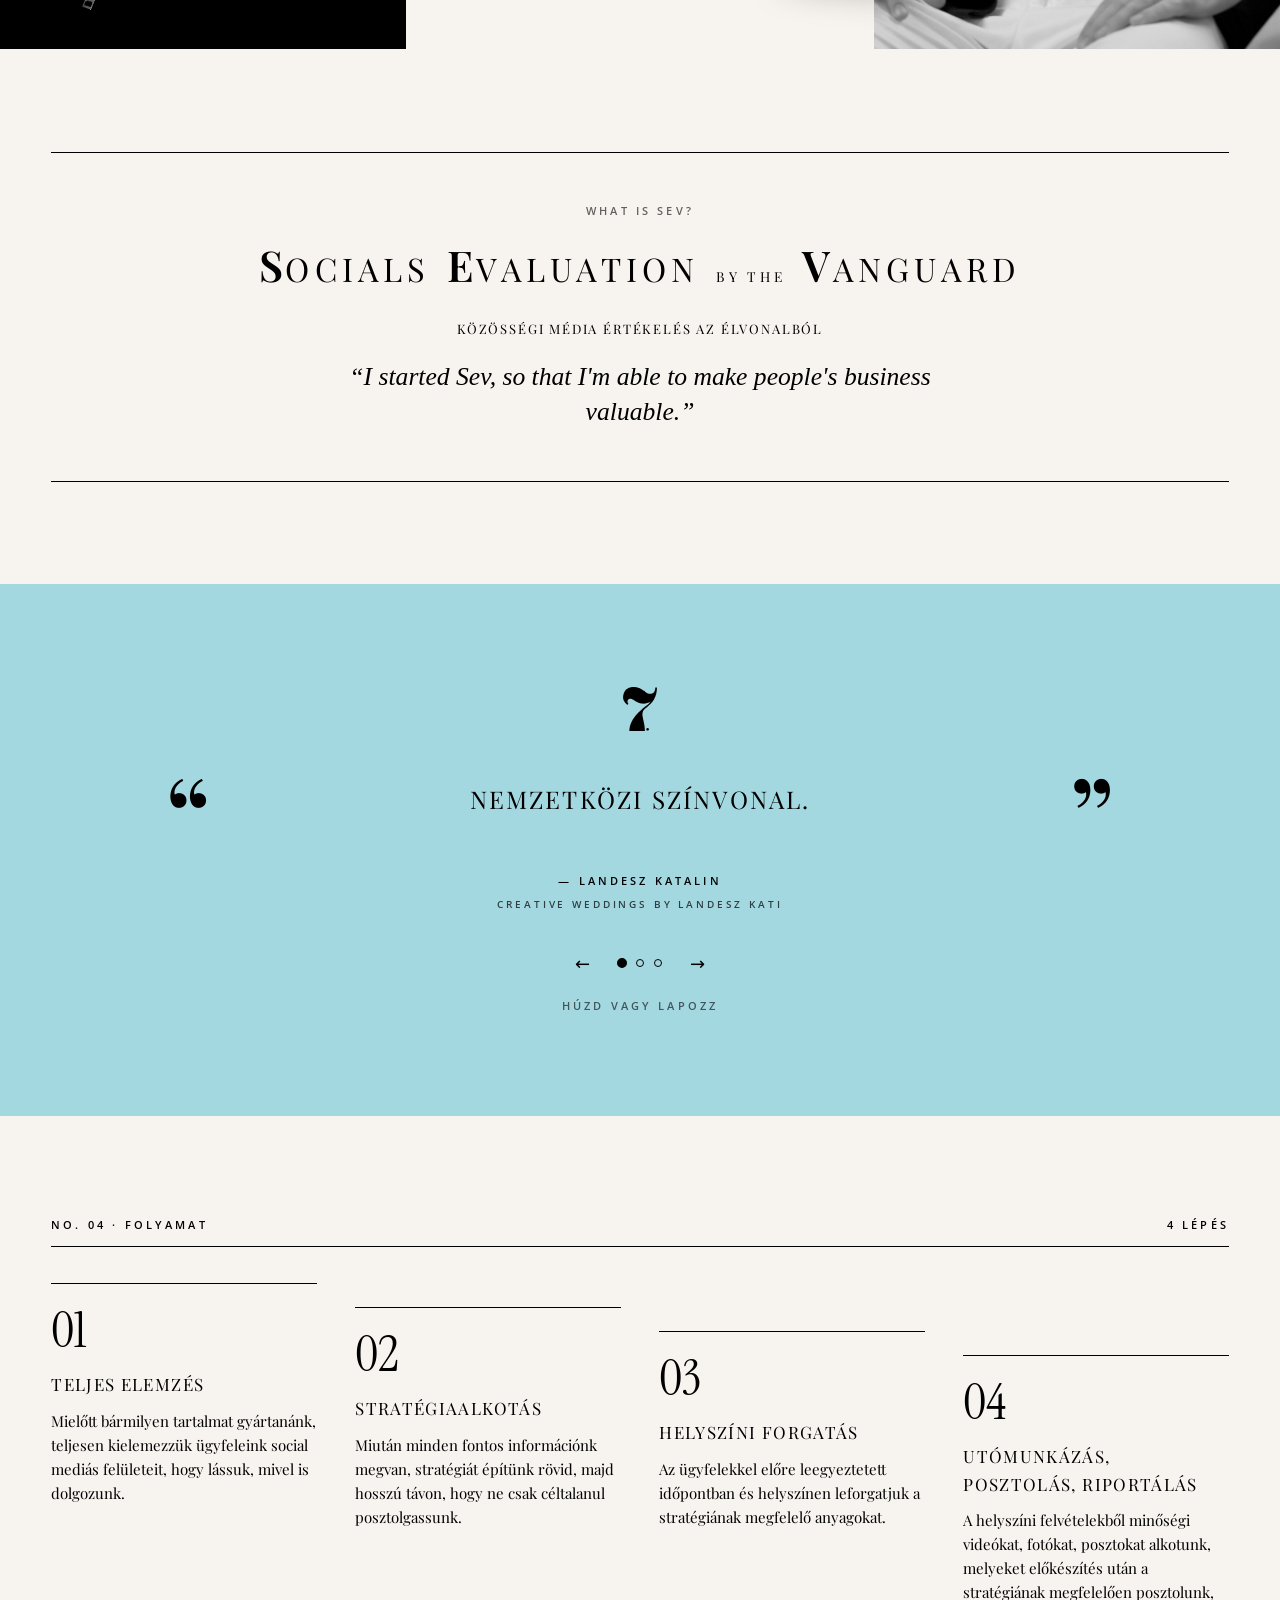
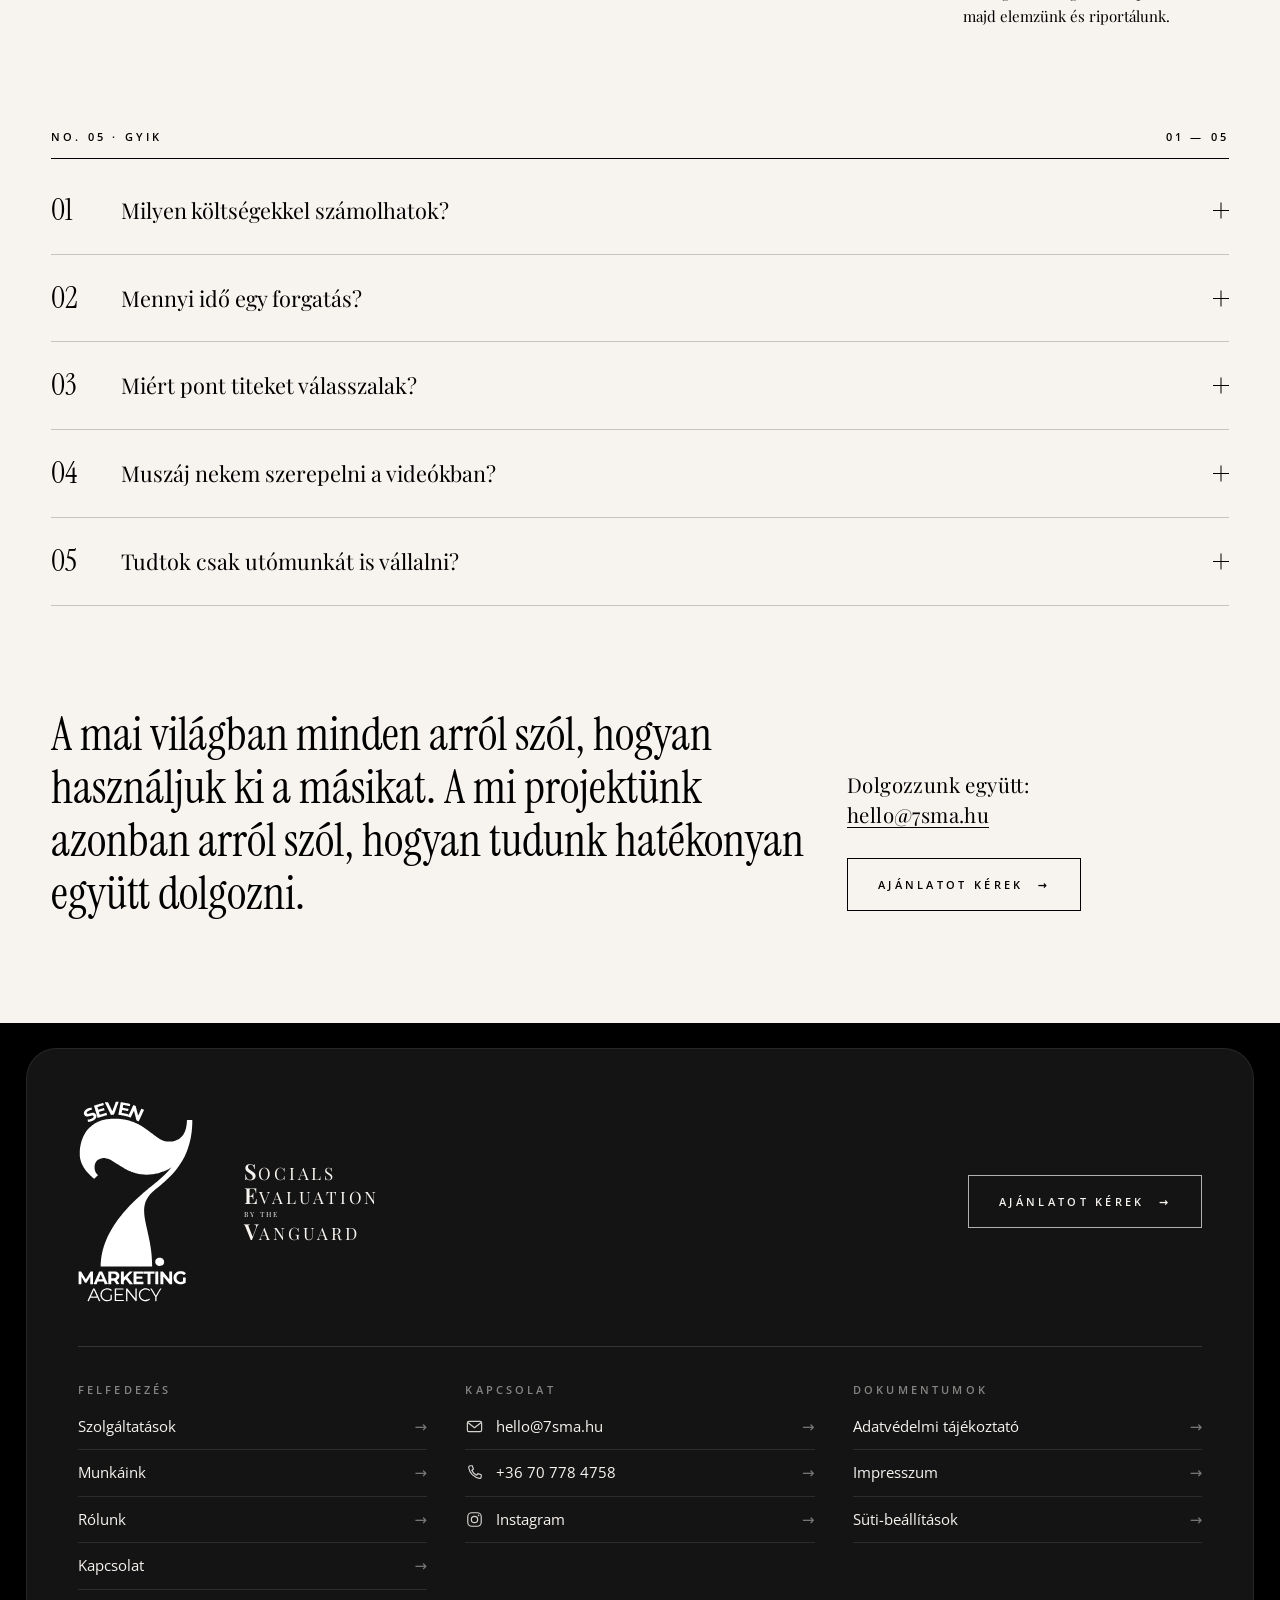
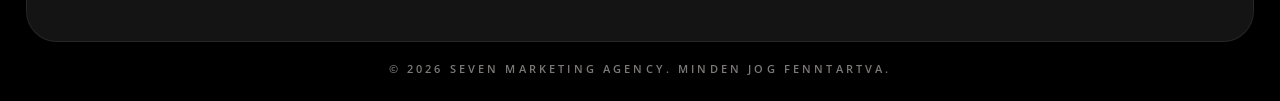
==== commit 185e7375: "Reels line: no period, centred on mobile Co-Authored-By: Claude Opus 5.5 <noreply@anthropic.com>" ====
--- a/index.html
+++ b/index.html
@@ -11,7 +11,7 @@
 <link rel="preconnect" href="https://fonts.googleapis.com">
 <link rel="preconnect" href="https://fonts.gstatic.com" crossorigin>
 <link href="https://fonts.googleapis.com/css2?family=Instrument+Serif:ital@0;1&family=Open+Sans:wght@400;600&family=Playfair+Display:ital,wght@0,400;0,600;1,400&display=swap" rel="stylesheet">
-<link rel="stylesheet" href="assets/site.css?v=11b">
+<link rel="stylesheet" href="assets/site.css?v=11c">
 <link rel="alternate" hreflang="hu" href="index.html"><link rel="alternate" hreflang="en" href="en/index.html">
 </head>
 <body>
@@ -91,7 +91,7 @@
 <section class="reels-band" aria-label="Reels">
   <div class="rb-head rv">
     <span class="label">02 — Reels</span>
-    <p>Néhány munkánk.</p>
+    <p>Néhány munkánk</p>
     <span class="label">3 × Reels · 9:16</span>
   </div>
   <div class="rc" id="reels" tabindex="0" aria-roledescription="carousel">
@@ -222,6 +222,6 @@
   </div>
 </div>
 
-<script src="assets/site.js?v=11b"></script>
+<script src="assets/site.js?v=11c"></script>
 </body>
 </html>
--- a/assets/site.css
+++ b/assets/site.css
@@ -584,3 +584,6 @@
 .vbox-in video{width:100%;height:100%;object-fit:cover}
 .vbox-x{position:absolute;top:20px;right:var(--pad);color:var(--paper);background:none;border:0;cursor:pointer;display:flex;align-items:center;gap:10px}
 body.vbox-open{overflow:hidden}
+
+/* reels line centred on mobile too */
+@media (max-width:820px){.rb-head p{text-align:center}}
